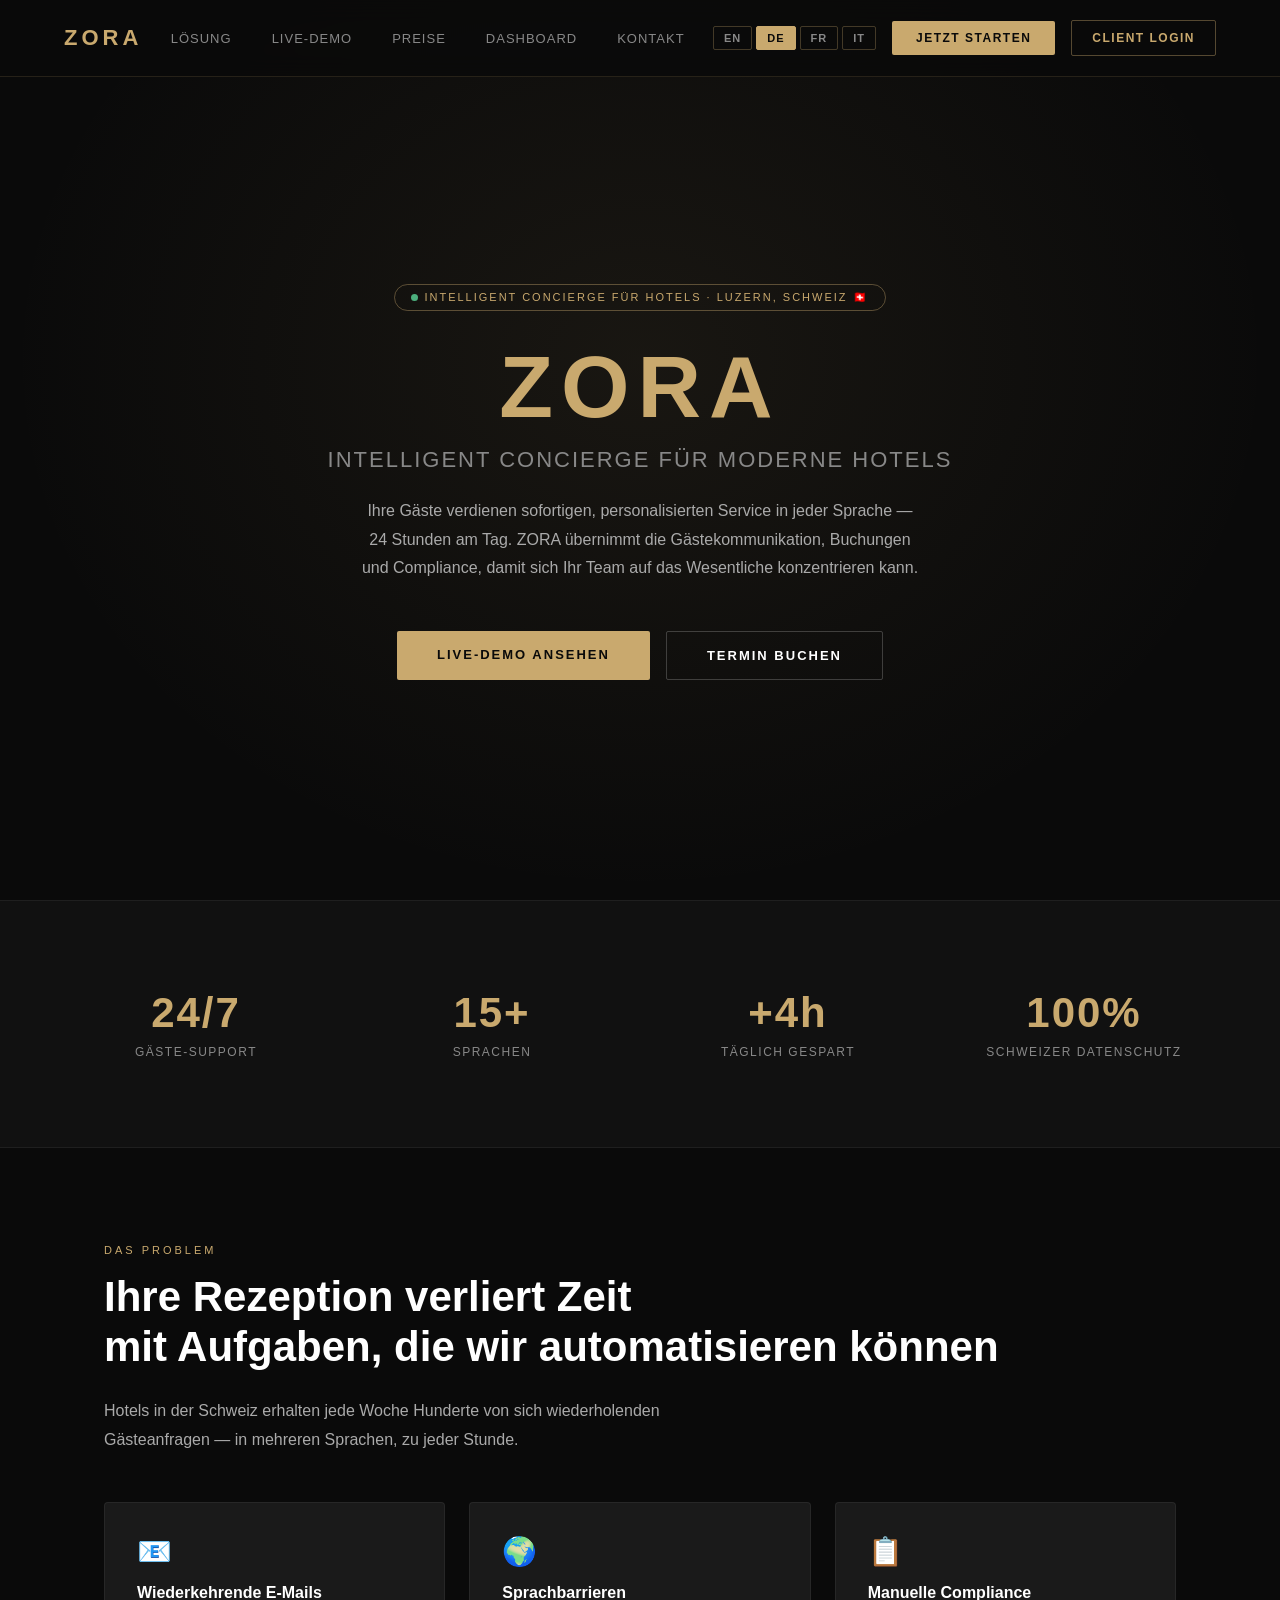
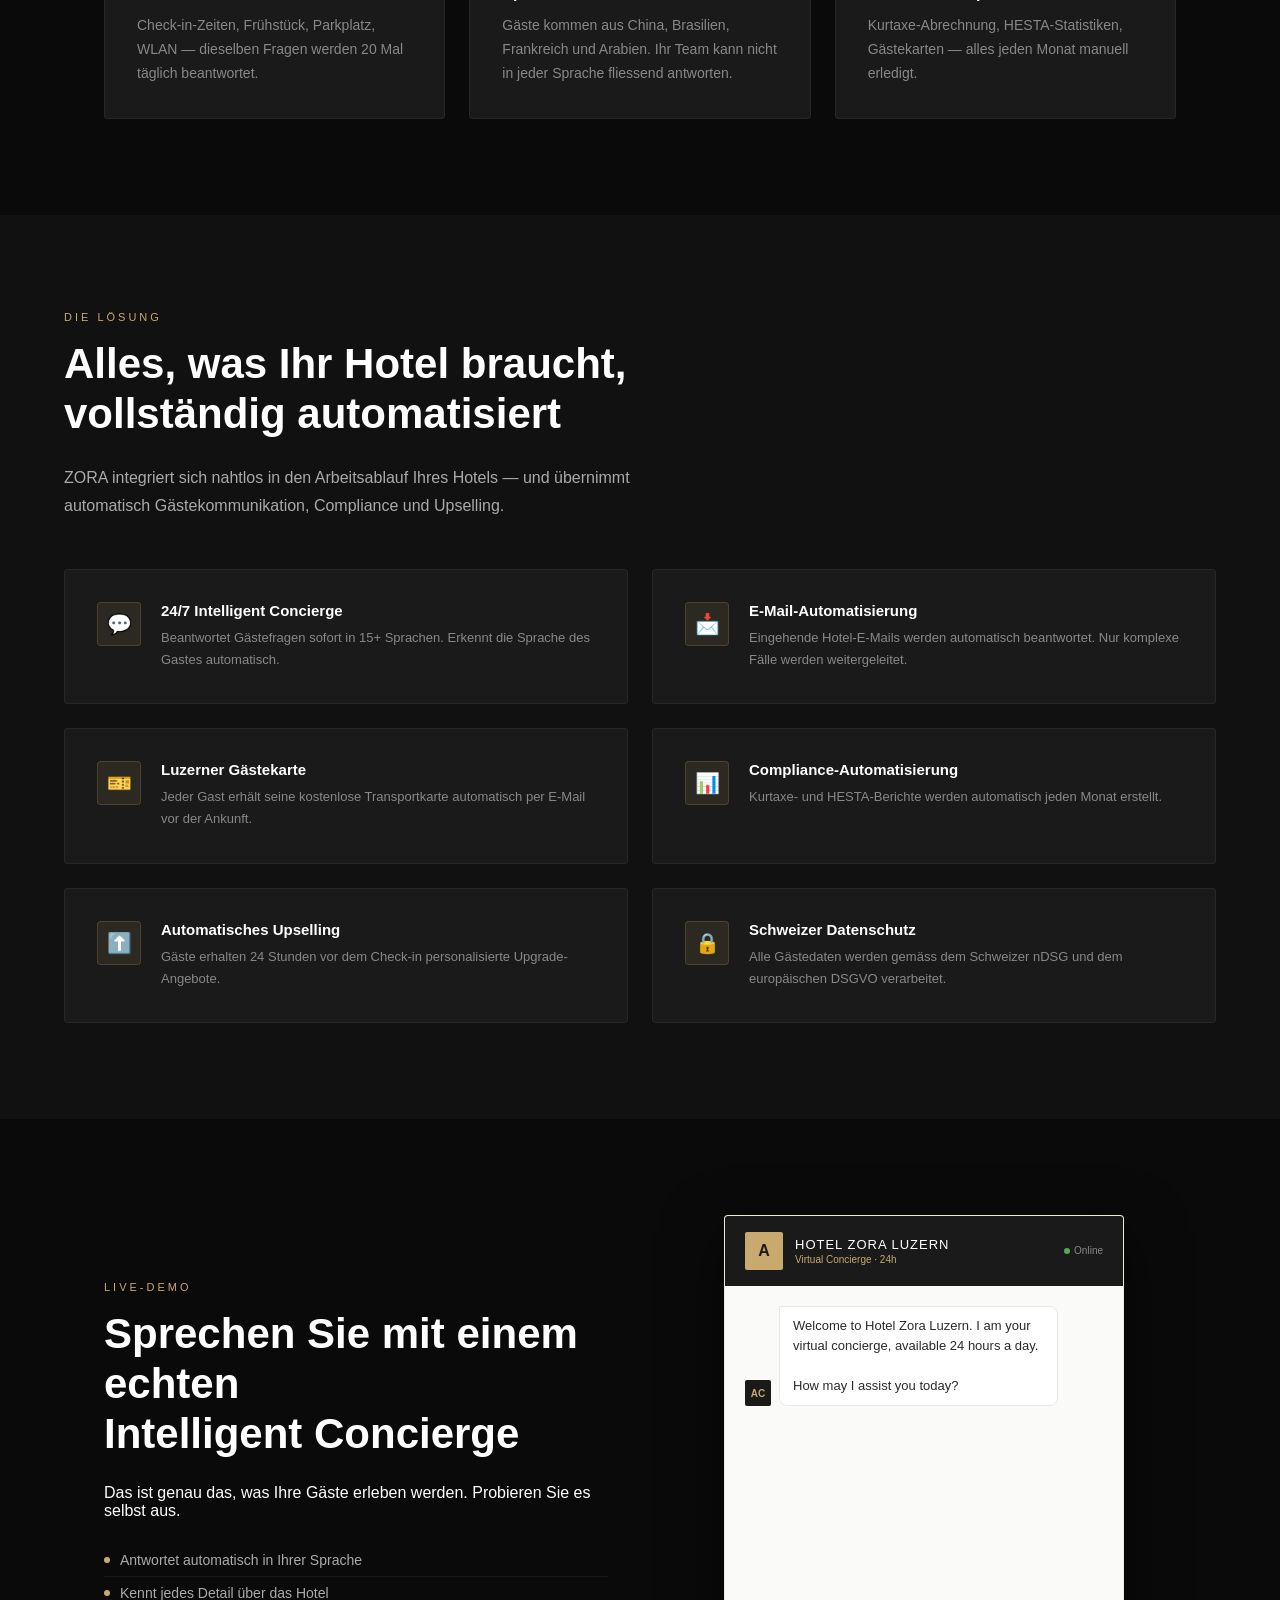
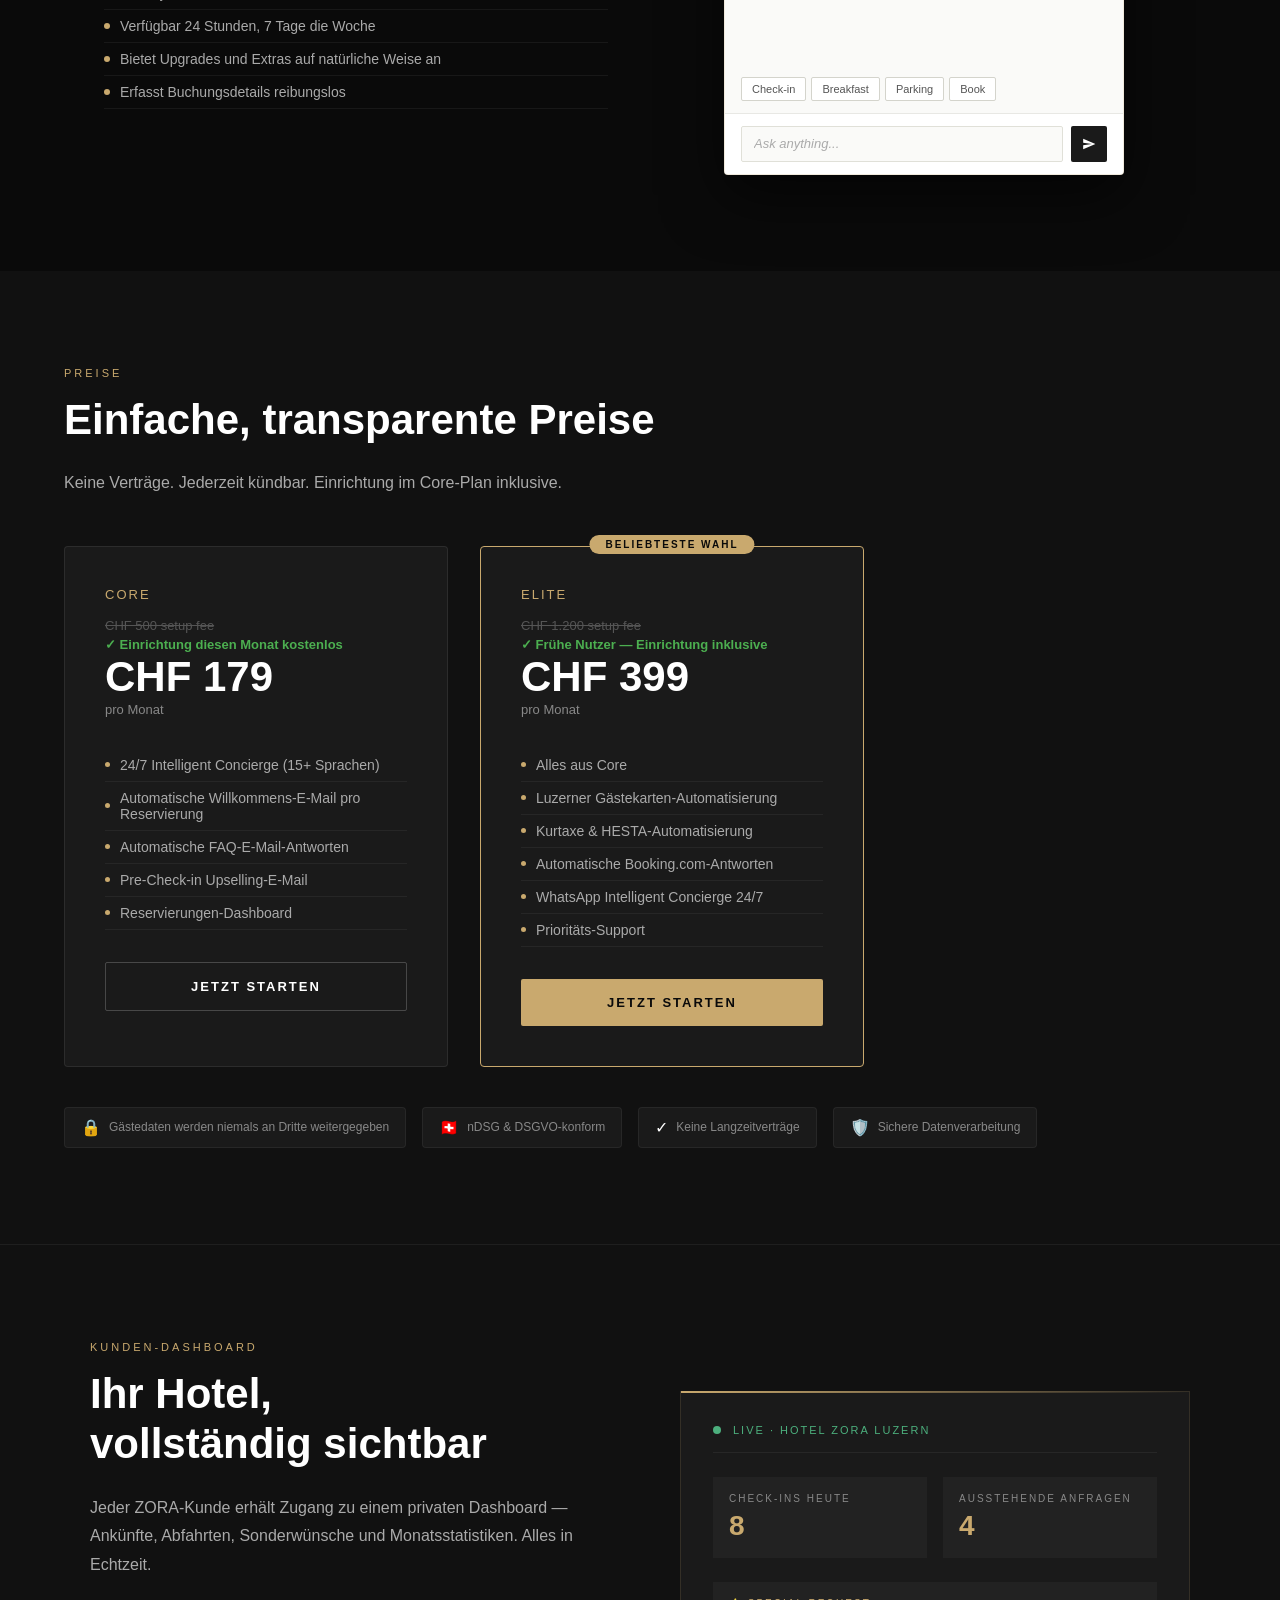
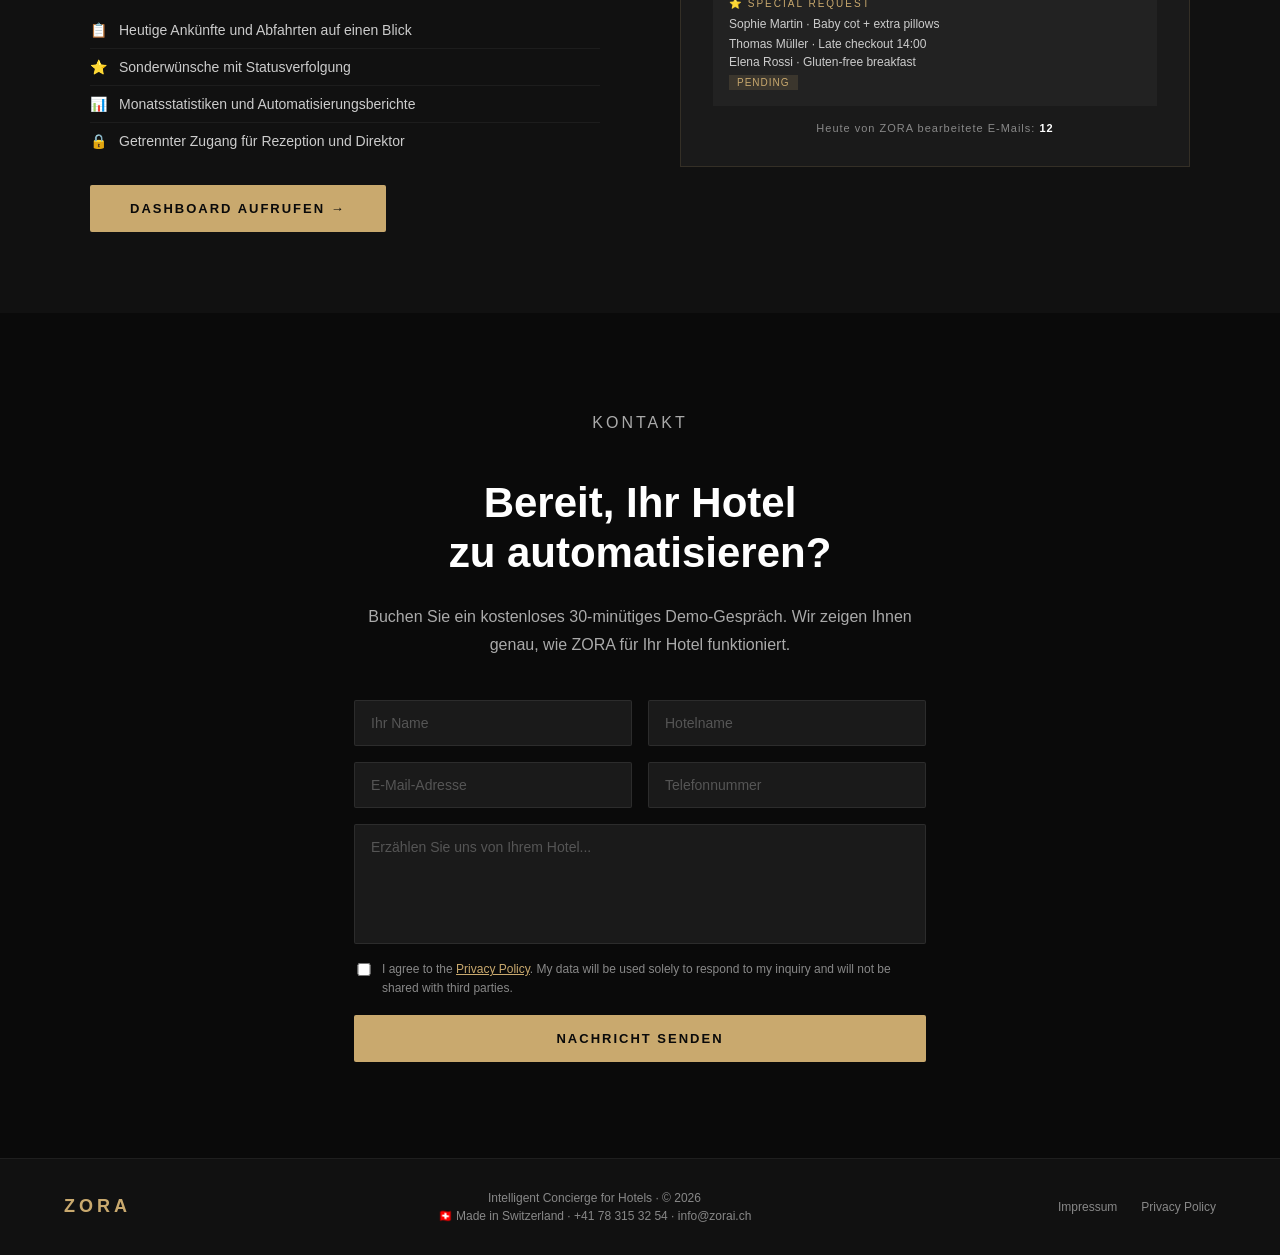
==== index.html @ be938d90 "Update index.html" ====
<!DOCTYPE html>
<html lang="en">
<head>
  <meta charset="UTF-8">
  <meta name="viewport" content="width=device-width, initial-scale=1.0">
  <title>ZORA — Intelligent Concierge for Hotels</title>
  <style>
    * { box-sizing: border-box; margin: 0; padding: 0; }
    :root { --gold: #c9a96e; --gold-light: #e8c98a; --black: #0a0a0a; --dark: #111111; --dark2: #1a1a1a; --white: #ffffff; --gray: #888888; }
    html { scroll-behavior: smooth; }
    body { font-family: -apple-system, BlinkMacSystemFont, 'Segoe UI', sans-serif; background: var(--black); color: var(--white); overflow-x: hidden; }
    nav { position: fixed; top: 0; left: 0; right: 0; z-index: 100; padding: 1.25rem 4rem; display: flex; align-items: center; justify-content: space-between; background: rgba(10,10,10,0.92); backdrop-filter: blur(12px); border-bottom: 1px solid rgba(201,169,110,0.15); }
    .nav-logo { font-size: 22px; font-weight: 700; letter-spacing: 4px; color: var(--gold); text-transform: uppercase; }
    .nav-links { display: flex; gap: 2.5rem; list-style: none; }
    .nav-links a { font-size: 13px; color: var(--gray); text-decoration: none; letter-spacing: 1px; text-transform: uppercase; transition: color 0.2s; }
    .nav-links a:hover { color: var(--gold); }
    .nav-right { display: flex; align-items: center; gap: 1rem; }
    .lang-switcher { display: flex; gap: 4px; }
    .lang-btn { padding: 5px 10px; font-size: 11px; font-weight: 600; letter-spacing: 1px; border: 1px solid rgba(201,169,110,0.3); background: transparent; color: var(--gray); cursor: pointer; border-radius: 2px; transition: all 0.2s; }
    .lang-btn.active { background: var(--gold); color: var(--black); border-color: var(--gold); }
    .nav-login { padding: 10px 20px; background: transparent; color: var(--gold); border: 1px solid rgba(201,169,110,0.4); font-size: 12px; font-weight: 600; letter-spacing: 1.5px; text-transform: uppercase; border-radius: 2px; text-decoration: none; transition: all 0.2s; }
    .nav-login:hover { background: rgba(201,169,110,0.08); }
    .nav-cta { padding: 10px 24px; background: var(--gold); color: var(--black); border: none; font-size: 12px; font-weight: 700; letter-spacing: 1.5px; text-transform: uppercase; cursor: pointer; border-radius: 2px; text-decoration: none; transition: background 0.2s; }
    .nav-cta:hover { background: var(--gold-light); }
    .hero { min-height: 100vh; display: flex; align-items: center; justify-content: center; text-align: center; padding: 8rem 2rem 4rem; position: relative; }
    .hero-bg { position: absolute; inset: 0; background: radial-gradient(ellipse at 50% 40%, rgba(201,169,110,0.08) 0%, transparent 70%); }
    .hero-content { position: relative; max-width: 800px; }
    .hero-badge { display: inline-block; padding: 6px 16px; border: 1px solid rgba(201,169,110,0.4); border-radius: 20px; font-size: 11px; color: var(--gold); letter-spacing: 2px; text-transform: uppercase; margin-bottom: 2rem; }
    .hero h1 { font-size: clamp(48px, 8vw, 88px); font-weight: 700; letter-spacing: 8px; text-transform: uppercase; color: var(--white); line-height: 1; margin-bottom: 1rem; }
    .hero h1 span { color: var(--gold); }
    .hero-tagline { font-size: clamp(16px, 2.5vw, 22px); color: var(--gray); letter-spacing: 2px; text-transform: uppercase; margin-bottom: 1.5rem; }
    .hero-desc { font-size: 16px; color: #aaa; line-height: 1.8; max-width: 560px; margin: 0 auto 3rem; }
    .hero-btns { display: flex; gap: 1rem; justify-content: center; flex-wrap: wrap; }
    .btn-primary { padding: 16px 40px; background: var(--gold); color: var(--black); border: none; font-size: 13px; font-weight: 700; letter-spacing: 2px; text-transform: uppercase; cursor: pointer; border-radius: 2px; text-decoration: none; transition: all 0.2s; }
    .btn-primary:hover { background: var(--gold-light); transform: translateY(-1px); }
    .btn-secondary { padding: 16px 40px; background: transparent; color: var(--white); border: 1px solid rgba(255,255,255,0.2); font-size: 13px; font-weight: 600; letter-spacing: 2px; text-transform: uppercase; cursor: pointer; border-radius: 2px; text-decoration: none; transition: all 0.2s; }
    .btn-secondary:hover { border-color: var(--gold); color: var(--gold); }
    .stats { padding: 4rem; border-top: 1px solid rgba(255,255,255,0.06); border-bottom: 1px solid rgba(255,255,255,0.06); display: grid; grid-template-columns: repeat(4, 1fr); gap: 2rem; background: var(--dark); }
    .stat { text-align: center; padding: 1.5rem; }
    .stat-number { font-size: 42px; font-weight: 700; color: var(--gold); letter-spacing: 2px; display: block; }
    .stat-label { font-size: 12px; color: var(--gray); letter-spacing: 1.5px; text-transform: uppercase; margin-top: 8px; display: block; }
    .section { padding: 6rem 4rem; max-width: 1200px; margin: 0 auto; }
    .section-label { font-size: 11px; color: var(--gold); letter-spacing: 3px; text-transform: uppercase; margin-bottom: 1rem; }
    .section-title { font-size: clamp(28px, 4vw, 42px); font-weight: 700; color: var(--white); line-height: 1.2; margin-bottom: 1.5rem; }
    .section-desc { font-size: 16px; color: #aaa; line-height: 1.8; max-width: 600px; }
    .problems-grid { display: grid; grid-template-columns: repeat(3, 1fr); gap: 1.5rem; margin-top: 3rem; }
    .problem-card { padding: 2rem; background: var(--dark2); border: 1px solid rgba(255,255,255,0.06); border-radius: 4px; transition: border-color 0.2s; }
    .problem-card:hover { border-color: rgba(201,169,110,0.3); }
    .problem-icon { font-size: 28px; margin-bottom: 1rem; display: block; }
    .problem-card h3 { font-size: 16px; font-weight: 600; color: var(--white); margin-bottom: 0.75rem; }
    .problem-card p { font-size: 14px; color: var(--gray); line-height: 1.7; }
    .solution-section { padding: 6rem 4rem; background: var(--dark); }
    .solution-inner { max-width: 1200px; margin: 0 auto; }
    .features-grid { display: grid; grid-template-columns: repeat(2, 1fr); gap: 1.5rem; margin-top: 3rem; }
    .feature-card { padding: 2rem; background: var(--dark2); border: 1px solid rgba(255,255,255,0.06); border-radius: 4px; display: flex; gap: 1.25rem; align-items: flex-start; }
    .feature-icon { width: 44px; height: 44px; background: rgba(201,169,110,0.1); border: 1px solid rgba(201,169,110,0.2); border-radius: 4px; display: flex; align-items: center; justify-content: center; font-size: 20px; flex-shrink: 0; }
    .feature-card h3 { font-size: 15px; font-weight: 600; color: var(--white); margin-bottom: 0.5rem; }
    .feature-card p { font-size: 13px; color: var(--gray); line-height: 1.7; }
    .demo-section { padding: 6rem 4rem; max-width: 1200px; margin: 0 auto; display: grid; grid-template-columns: 1fr 1fr; gap: 4rem; align-items: center; }
    .demo-features { list-style: none; margin-top: 1.5rem; }
    .demo-features li { font-size: 14px; color: #aaa; padding: 8px 0; border-bottom: 1px solid rgba(255,255,255,0.06); display: flex; align-items: center; gap: 10px; }
    .demo-features li::before { content: ''; width: 6px; height: 6px; background: var(--gold); border-radius: 50%; flex-shrink: 0; }
    .demo-widget { display: flex; justify-content: center; }
    #chat-wrapper { width: 100%; max-width: 400px; height: 560px; background: #fafaf8; border-radius: 4px; display: flex; flex-direction: column; overflow: hidden; box-shadow: 0 20px 60px rgba(0,0,0,0.6); border: 1px solid rgba(201,169,110,0.2); }
    #chat-header { background: #1a1a1a; padding: 1rem 1.25rem; display: flex; align-items: center; gap: 12px; }
    #hotel-logo { width: 38px; height: 38px; background: #c9a96e; border-radius: 2px; display: flex; align-items: center; justify-content: center; font-size: 16px; color: #1a1a1a; font-weight: bold; flex-shrink: 0; }
    #header-info { flex: 1; }
    #header-info h3 { font-size: 13px; font-weight: normal; color: #fff; letter-spacing: 1px; text-transform: uppercase; }
    #header-info p { font-size: 10px; color: #c9a96e; margin-top: 2px; }
    #online-status { display: flex; align-items: center; gap: 4px; font-size: 10px; color: #888; }
    #online-dot { width: 6px; height: 6px; background: #4caf50; border-radius: 50%; }
    #messages { flex: 1; overflow-y: auto; padding: 1.25rem; display: flex; flex-direction: column; gap: 12px; background: #fafaf8; }
    .msg { display: flex; gap: 8px; align-items: flex-end; }
    .msg.user { flex-direction: row-reverse; }
    .msg-avatar { width: 26px; height: 26px; border-radius: 2px; display: flex; align-items: center; justify-content: center; font-size: 10px; font-weight: 600; flex-shrink: 0; }
    .msg.bot .msg-avatar { background: #1a1a1a; color: #c9a96e; }
    .msg.user .msg-avatar { background: #e8e8e4; color: #666; }
    .bubble { max-width: 78%; padding: 9px 13px; font-size: 13px; line-height: 1.55; white-space: pre-wrap; }
    .msg.bot .bubble { background: #fff; color: #2a2a2a; border: 1px solid #e8e8e4; border-radius: 0 8px 8px 8px; }
    .msg.user .bubble { background: #1a1a1a; color: #fff; border-radius: 8px 0 8px 8px; }
    .typing-bubble { background: #fff; border: 1px solid #e8e8e4; border-radius: 0 8px 8px 8px; padding: 10px 14px; display: flex; gap: 4px; align-items: center; }
    .dot { width: 5px; height: 5px; background: #c9a96e; border-radius: 50%; animation: bounce 1.2s infinite; }
    .dot:nth-child(2) { animation-delay: 0.2s; } .dot:nth-child(3) { animation-delay: 0.4s; }
    @keyframes bounce { 0%,80%,100%{transform:translateY(0);opacity:0.3} 40%{transform:translateY(-4px);opacity:1} }
    #quick-btns { padding: 0 1rem 0.75rem; display: flex; flex-wrap: wrap; gap: 5px; background: #fafaf8; }
    .quick-btn { padding: 5px 10px; border-radius: 2px; font-size: 11px; border: 1px solid #d4d4cc; background: #fff; color: #555; cursor: pointer; transition: all 0.15s; }
    .quick-btn:hover { border-color: #c9a96e; color: #c9a96e; }
    #input-area { padding: 0.75rem 1rem; border-top: 1px solid #e8e8e4; display: flex; gap: 8px; background: #fff; }
    #user-input { flex: 1; border: 1px solid #e0e0d8; border-radius: 2px; padding: 8px 12px; font-size: 13px; outline: none; color: #2a2a2a; background: #fafaf8; }
    #user-input:focus { border-color: #c9a96e; }
    #user-input::placeholder { color: #aaa; font-style: italic; }
    #send-btn { width: 36px; height: 36px; background: #1a1a1a; border: none; border-radius: 2px; cursor: pointer; display: flex; align-items: center; justify-content: center; transition: background 0.15s; }
    #send-btn:hover { background: #c9a96e; } #send-btn:disabled { background: #ccc; cursor: not-allowed; }
    #send-btn svg { width: 14px; height: 14px; fill: white; }
    .pricing-section { padding: 6rem 4rem; background: var(--dark); }
    .pricing-inner { max-width: 1200px; margin: 0 auto; }
    .pricing-grid { display: grid; grid-template-columns: repeat(2, 1fr); gap: 2rem; margin-top: 3rem; max-width: 800px; }
    .pricing-card { padding: 2.5rem; background: var(--dark2); border: 1px solid rgba(255,255,255,0.08); border-radius: 4px; position: relative; }
    .pricing-card.featured { border-color: var(--gold); }
    .featured-badge { position: absolute; top: -12px; left: 50%; transform: translateX(-50%); padding: 4px 16px; background: var(--gold); color: var(--black); font-size: 10px; font-weight: 700; letter-spacing: 2px; text-transform: uppercase; border-radius: 20px; white-space: nowrap; }
    .pricing-name { font-size: 13px; color: var(--gold); letter-spacing: 2px; text-transform: uppercase; margin-bottom: 1rem; }
    .pricing-setup { font-size: 13px; color: var(--gray); margin-bottom: 0.25rem; }
    .pricing-setup s { color: #555; }
    .pricing-setup-free { font-size: 13px; color: #4caf50; font-weight: 600; margin-bottom: 0.25rem; }
    .pricing-price { font-size: 42px; font-weight: 700; color: var(--white); line-height: 1; margin-bottom: 0.25rem; }
    .pricing-period { font-size: 13px; color: var(--gray); margin-bottom: 2rem; }
    .pricing-features { list-style: none; margin-bottom: 2rem; }
    .pricing-features li { font-size: 14px; color: #aaa; padding: 8px 0; border-bottom: 1px solid rgba(255,255,255,0.05); display: flex; align-items: center; gap: 10px; }
    .pricing-features li::before { content: ''; width: 5px; height: 5px; background: var(--gold); border-radius: 50%; flex-shrink: 0; }
    .trust-badges { display: flex; flex-wrap: nowrap; gap: 1rem; margin-top: 2.5rem; overflow-x: auto; }
    .trust-badge { display: flex; align-items: center; gap: 8px; padding: 10px 16px; border: 1px solid rgba(255,255,255,0.06); border-radius: 4px; background: var(--dark2); }
    .trust-badge span { font-size: 16px; } .trust-badge p { font-size: 12px; color: var(--gray); }
    .contact-section { padding: 6rem 4rem; max-width: 700px; margin: 0 auto; text-align: center; }
    .contact-section p { color: #aaa; font-size: 16px; line-height: 1.8; margin-bottom: 2.5rem; }
    .contact-form { display: flex; flex-direction: column; gap: 1rem; text-align: left; }
    .form-row { display: grid; grid-template-columns: 1fr 1fr; gap: 1rem; }
    .contact-form input, .contact-form textarea { width: 100%; padding: 14px 16px; background: var(--dark2); border: 1px solid rgba(255,255,255,0.08); border-radius: 2px; color: var(--white); font-size: 14px; font-family: inherit; outline: none; transition: border-color 0.2s; }
    .contact-form input:focus, .contact-form textarea:focus { border-color: var(--gold); }
    .contact-form input::placeholder, .contact-form textarea::placeholder { color: #555; }
    .contact-form textarea { height: 120px; resize: none; }
    footer { padding: 2rem 4rem; border-top: 1px solid rgba(255,255,255,0.06); display: flex; align-items: center; justify-content: space-between; background: var(--dark); flex-wrap: wrap; gap: 1rem; }
    .footer-logo { font-size: 18px; font-weight: 700; letter-spacing: 4px; color: var(--gold); }
    .footer-center { display: flex; flex-direction: column; align-items: center; gap: 4px; }
    .footer-text { font-size: 12px; color: var(--gray); }
    .footer-swiss { font-size: 12px; color: var(--gray); }
    .footer-links { display: flex; gap: 1.5rem; }
    .footer-links a { font-size: 12px; color: var(--gray); text-decoration: none; transition: color 0.2s; }
    .footer-links a:hover { color: var(--gold); }
    @keyframes pulse { 0%,100%{opacity:1} 50%{opacity:0.4} }
    @media (max-width: 768px) {
      nav { padding: 1rem 1.5rem; } .nav-links { display: none; } .nav-login { display: none; }
      .stats { grid-template-columns: repeat(2, 1fr); padding: 2rem; }
      .section { padding: 4rem 1.5rem; } .problems-grid { grid-template-columns: 1fr; }
      .features-grid { grid-template-columns: 1fr; } .demo-section { grid-template-columns: 1fr; padding: 4rem 1.5rem; }
      .pricing-section { padding: 4rem 1.5rem; } .pricing-grid { grid-template-columns: 1fr; max-width: 100%; }
      .contact-section { padding: 4rem 1.5rem; } .form-row { grid-template-columns: 1fr; }
      footer { padding: 1.5rem; flex-direction: column; text-align: center; }
      .dash-grid { grid-template-columns: 1fr !important; }
    }
  </style>
</head>
<body>

<nav>
  <div class="nav-logo">ZORA</div>
  <ul class="nav-links">
    <li><a href="#solution" data-i18n="nav.solution">Solution</a></li>
    <li><a href="#demo" data-i18n="nav.demo">Live Demo</a></li>
    <li><a href="#pricing" data-i18n="nav.pricing">Pricing</a></li>
    <li><a href="#dashboard-section" data-i18n="nav.dashboard">Dashboard</a></li>
    <li><a href="#contact" data-i18n="nav.contact">Contact</a></li>
  </ul>
  <div class="nav-right">
    <div class="lang-switcher">
      <button class="lang-btn" onclick="setLang('en', this)">EN</button>
      <button class="lang-btn active" onclick="setLang('de', this)">DE</button>
      <button class="lang-btn" onclick="setLang('fr', this)">FR</button>
      <button class="lang-btn" onclick="setLang('it', this)">IT</button>
    </div>
    <a href="#contact" class="nav-cta" data-i18n="nav.cta">Get Started</a>
    <a href="/dashboard.html" class="nav-login">Client Login</a>
  </div>
</nav>

<section class="hero">
  <div class="hero-bg"></div>
  <div class="hero-content">
    <div class="hero-badge"><span style="width:7px;height:7px;background:#4caf7d;border-radius:50%;display:inline-block;margin-right:6px;flex-shrink:0;"></span><span data-i18n="hero.badge">Intelligent Concierge for Hotels · Luzern, Switzerland</div>
    <h1><span>ZORA</span></h1>
    <p class="hero-tagline" data-i18n="hero.tagline">Intelligent Concierge for Modern Hotels</p>
    <p class="hero-desc" data-i18n="hero.desc">Your guests deserve instant, personalized service in any language — 24 hours a day. ZORA handles guest communication, bookings, and compliance so your team can focus on what matters.</p>
    <div class="hero-btns">
      <a href="#demo" class="btn-primary" data-i18n="hero.btn1">See Live Demo</a>
      <a href="#contact" class="btn-secondary" data-i18n="hero.btn2">Book a Call</a>
    </div>
  </div>
</section>

<div class="stats">
  <div class="stat"><span class="stat-number">24/7</span><span class="stat-label" data-i18n="stats.s1">Guest Support</span></div>
  <div class="stat"><span class="stat-number">15+</span><span class="stat-label" data-i18n="stats.s2">Languages</span></div>
  <div class="stat"><span class="stat-number">+4h</span><span class="stat-label" data-i18n="stats.s3">Saved Daily</span></div>
  <div class="stat"><span class="stat-number">100%</span><span class="stat-label" data-i18n="stats.s4">Swiss Data Privacy</span></div>
</div>

<section class="section" id="problem">
  <p class="section-label" data-i18n="problem.label">The Problem</p>
  <h2 class="section-title" data-i18n="problem.title">Your front desk is losing time<br>on tasks AI can handle</h2>
  <p class="section-desc" data-i18n="problem.desc">Hotels in Switzerland receive hundreds of repetitive guest inquiries every week — in multiple languages, at all hours. Your team spends hours on tasks that should be automated.</p>
  <div class="problems-grid">
    <div class="problem-card"><span class="problem-icon">📧</span><h3 data-i18n="problem.p1.title">Repetitive Emails</h3><p data-i18n="problem.p1.desc">Check-in times, breakfast, parking, WiFi — the same questions answered 20 times a day by your staff.</p></div>
    <div class="problem-card"><span class="problem-icon">🌍</span><h3 data-i18n="problem.p2.title">Language Barriers</h3><p data-i18n="problem.p2.desc">Guests arrive from China, Brazil, France, and Arabia. Your team can't respond fluently in every language.</p></div>
    <div class="problem-card"><span class="problem-icon">📋</span><h3 data-i18n="problem.p3.title">Manual Compliance</h3><p data-i18n="problem.p3.desc">Kurtaxe reporting, HESTA statistics, Guest Cards — all done manually every month, costing hours of admin time.</p></div>
  </div>
</section>

<section class="solution-section" id="solution">
  <div class="solution-inner">
    <p class="section-label" data-i18n="solution.label">The Solution</p>
    <h2 class="section-title" data-i18n="solution.title">Everything your hotel needs,<br>fully automated</h2>
    <p class="section-desc" data-i18n="solution.desc">ZORA integrates seamlessly into your hotel's workflow — handling guest communication, compliance, and upselling automatically.</p>
    <div class="features-grid">
      <div class="feature-card"><div class="feature-icon">💬</div><div><h3 data-i18n="f1.title">24/7 Intelligent Concierge</h3><p data-i18n="f1.desc">Answers guest questions instantly in 15+ languages. Detects the guest's language automatically.</p></div></div>
      <div class="feature-card"><div class="feature-icon">📩</div><div><h3 data-i18n="f2.title">Email Automation</h3><p data-i18n="f2.desc">Incoming hotel emails answered automatically in any language. Only complex cases are forwarded to your team.</p></div></div>
      <div class="feature-card"><div class="feature-icon">🎫</div><div><h3 data-i18n="f3.title">Lucerne Guest Card</h3><p data-i18n="f3.desc">Every guest receives their free transport card automatically by email before arrival. Zero manual work.</p></div></div>
      <div class="feature-card"><div class="feature-icon">📊</div><div><h3 data-i18n="f4.title">Compliance Automation</h3><p data-i18n="f4.desc">Kurtaxe and HESTA reports generated automatically every month. No more manual spreadsheets.</p></div></div>
      <div class="feature-card"><div class="feature-icon">⬆️</div><div><h3 data-i18n="f5.title">Automatic Upselling</h3><p data-i18n="f5.desc">Guests receive personalized upgrade offers 24h before check-in. More revenue with zero effort.</p></div></div>
      <div class="feature-card"><div class="feature-icon">🔒</div><div><h3 data-i18n="f6.title">Swiss Data Privacy</h3><p data-i18n="f6.desc">All guest data is processed in compliance with Swiss nDSG and European GDPR. Your guests' privacy is always protected.</p></div></div>
    </div>
  </div>
</section>

<section id="demo">
  <div class="demo-section">
    <div class="demo-text">
      <p class="section-label" data-i18n="demo.label">Live Demo</p>
      <h2 class="section-title" data-i18n="demo.title">Talk to a real<br>AI concierge</h2>
      <p data-i18n="demo.desc">This is exactly what your guests will experience. Try it yourself — ask about rooms, prices, Lucerne attractions, or write in any language.</p>
      <ul class="demo-features">
        <li data-i18n="demo.f1">Responds in your language automatically</li>
        <li data-i18n="demo.f2">Knows every detail about the hotel</li>
        <li data-i18n="demo.f3">Available 24 hours, 7 days a week</li>
        <li data-i18n="demo.f4">Offers upgrades and extras naturally</li>
        <li data-i18n="demo.f5">Collects booking details smoothly</li>
      </ul>
    </div>
    <div class="demo-widget">
      <div id="chat-wrapper">
        <div id="chat-header">
          <div id="hotel-logo">A</div>
          <div id="header-info"><h3>Hotel Zora Luzern</h3><p>Virtual Concierge · 24h</p></div>
          <div id="online-status"><div id="online-dot"></div> Online</div>
        </div>
        <div id="messages"></div>
        <div id="quick-btns">
          <button class="quick-btn" onclick="sendQuick('What time is check-in?')">Check-in</button>
          <button class="quick-btn" onclick="sendQuick('Is breakfast included?')">Breakfast</button>
          <button class="quick-btn" onclick="sendQuick('Do you have parking?')">Parking</button>
          <button class="quick-btn" onclick="sendQuick('I want to book a room')">Book</button>
        </div>
        <div id="input-area">
          <input type="text" id="user-input" placeholder="Ask anything..." />
          <button id="send-btn" onclick="sendMessage()">
            <svg viewBox="0 0 24 24"><path d="M2.01 21L23 12 2.01 3 2 10l15 2-15 2z"/></svg>
          </button>
        </div>
      </div>
    </div>
  </div>
</section>

<section class="pricing-section" id="pricing">
  <div class="pricing-inner">
    <p class="section-label" data-i18n="pricing.label">Pricing</p>
    <h2 class="section-title" data-i18n="pricing.title">Simple, transparent pricing</h2>
    <p class="section-desc" data-i18n="pricing.desc">No contracts. Cancel anytime. Setup included for Core plan.</p>
    <div class="pricing-grid">
      <div class="pricing-card">
        <p class="pricing-name">Core</p>
        <p class="pricing-setup"><s>CHF 500 setup fee</s></p>
        <p class="pricing-setup-free" data-i18n="pricing.free">✓ Setup included this month</p>
        <p class="pricing-price">CHF 179</p>
        <p class="pricing-period" data-i18n="pricing.period">per month</p>
        <ul class="pricing-features">
          <li data-i18n="s.f1">24/7 Intelligent Concierge (15+ languages)</li>
          <li data-i18n="s.f2">Automatic welcome email per reservation</li>
          <li data-i18n="s.f3">Automatic FAQ email responses</li>
          <li data-i18n="s.f4">Pre check-in upselling email</li>
          <li data-i18n="s.f5">Reservations dashboard</li>
        </ul>
        <a href="#contact" class="btn-secondary" style="display:block;text-align:center;" data-i18n="pricing.cta">Get Started</a>
      </div>
      <div class="pricing-card featured">
        <div class="featured-badge" data-i18n="pricing.popular">Most Popular</div>
        <p class="pricing-name">Elite</p>
        <p class="pricing-setup"><s>CHF 1.200 setup fee</s></p>
        <p class="pricing-setup-free" data-i18n="pricing.setup2">✓ Early adopters — setup included</p>
        <p class="pricing-price">CHF 399</p>
        <p class="pricing-period" data-i18n="pricing.period">per month</p>
        <ul class="pricing-features">
          <li data-i18n="g.f1">Everything in Core</li>
          <li data-i18n="g.f2">Lucerne Guest Card automation</li>
          <li data-i18n="g.f3">Kurtaxe & HESTA automation</li>
          <li data-i18n="g.f4">Booking.com auto-responses</li>
          <li data-i18n="g.f5">WhatsApp AI concierge 24/7</li>
          <li data-i18n="g.f6">Priority support</li>
        </ul>
        <a href="#contact" class="btn-primary" style="display:block;text-align:center;" data-i18n="pricing.cta">Get Started</a>
      </div>
    </div>
    <div class="trust-badges">
      <div class="trust-badge"><span>🔒</span><p data-i18n="trust.t1">Guest data is never shared with third parties</p></div>
      <div class="trust-badge"><span>🇨🇭</span><p data-i18n="trust.t2">nDSG & GDPR compliant</p></div>
      <div class="trust-badge"><span>✓</span><p data-i18n="trust.t3">No long-term contracts</p></div>
      <div class="trust-badge"><span>🛡️</span><p data-i18n="trust.t4">Secure data processing</p></div>
    </div>
  </div>
</section>

<!-- DASHBOARD SECTION -->
<section id="dashboard-section" style="background:var(--dark);padding:6rem 4rem;border-top:1px solid rgba(255,255,255,0.06);">
  <div style="max-width:1100px;margin:0 auto;display:grid;grid-template-columns:1fr 1fr;gap:5rem;align-items:center;" class="dash-grid">
    <div>
      <p class="section-label" data-i18n="dash.label">Client Dashboard</p>
      <h2 class="section-title" data-i18n="dash.title">Your hotel,<br>fully visible</h2>
      <p style="font-size:16px;color:#aaa;line-height:1.8;margin-bottom:2rem;" data-i18n="dash.desc">Every ZORA client gets access to a private dashboard — arrivals, departures, special requests, and monthly statistics. All in real time.</p>
      <ul style="list-style:none;margin-bottom:2.5rem;">
        <li style="display:flex;align-items:center;gap:12px;padding:10px 0;border-bottom:1px solid rgba(255,255,255,0.05);font-size:14px;color:#ccc;"><span style="color:var(--gold)">📋</span><span data-i18n="dash.f1">Today's arrivals and departures at a glance</span></li>
        <li style="display:flex;align-items:center;gap:12px;padding:10px 0;border-bottom:1px solid rgba(255,255,255,0.05);font-size:14px;color:#ccc;"><span style="color:var(--gold)">⭐</span><span data-i18n="dash.f2">Special requests with status tracking</span></li>
        <li style="display:flex;align-items:center;gap:12px;padding:10px 0;border-bottom:1px solid rgba(255,255,255,0.05);font-size:14px;color:#ccc;"><span style="color:var(--gold)">📊</span><span data-i18n="dash.f3">Monthly statistics and automation reports</span></li>
        <li style="display:flex;align-items:center;gap:12px;padding:10px 0;font-size:14px;color:#ccc;"><span style="color:var(--gold)">🔒</span><span data-i18n="dash.f4">Separate access for reception and director</span></li>
      </ul>
      <a href="/dashboard.html" class="btn-primary" data-i18n="dash.cta">Access Dashboard →</a>
    </div>
    <div style="background:var(--dark2);border:1px solid rgba(201,169,110,0.15);padding:2rem;position:relative;">
      <div style="position:absolute;top:-1px;left:0;right:0;height:2px;background:linear-gradient(90deg,var(--gold),transparent);"></div>
      <div style="display:flex;align-items:center;gap:12px;margin-bottom:1.5rem;padding-bottom:1rem;border-bottom:1px solid rgba(255,255,255,0.06);">
        <div style="width:8px;height:8px;border-radius:50%;background:#4caf7d;animation:pulse 2s infinite;"></div>
        <span style="font-size:11px;color:#4caf7d;letter-spacing:2px;text-transform:uppercase;">Live · Hotel Zora Luzern</span>
      </div>
      <div style="display:grid;grid-template-columns:1fr 1fr;gap:1rem;margin-bottom:1.5rem;">
        <div style="background:#222;padding:1rem;"><div style="font-size:10px;color:var(--gray);letter-spacing:2px;text-transform:uppercase;margin-bottom:6px;" data-i18n="dash.kpi1">Check-ins Today</div><div style="font-size:28px;font-weight:700;color:var(--gold);">8</div></div>
        <div style="background:#222;padding:1rem;"><div style="font-size:10px;color:var(--gray);letter-spacing:2px;text-transform:uppercase;margin-bottom:6px;" data-i18n="dash.kpi2">Pending Requests</div><div style="font-size:28px;font-weight:700;color:var(--gold);">4</div></div>
      </div>
      <div style="background:#222;padding:1rem;margin-bottom:1rem;">
        <div style="font-size:10px;color:var(--gold);letter-spacing:2px;text-transform:uppercase;margin-bottom:8px;">⭐ Special Request</div>
        <div style="font-size:12px;color:#ccc;">Sophie Martin · Baby cot + extra pillows</div>
        <div style="font-size:12px;color:#ccc;margin-top:6px;">Thomas Müller · Late checkout 14:00</div>
        <div style="font-size:12px;color:#ccc;margin-top:4px;">Elena Rossi · Gluten-free breakfast</div>
        <div style="display:inline-block;margin-top:6px;padding:2px 8px;background:rgba(201,169,110,0.15);color:var(--gold);font-size:10px;letter-spacing:1px;">PENDING</div>
      </div>
      <div style="font-size:11px;color:var(--gray);text-align:center;letter-spacing:1px;" data-i18n="dash.emails">Emails handled by ZORA today: <strong style="color:var(--white)">47</strong></div>
    </div>
  </div>
</section>

<section class="contact-section" id="contact">
  <p class="section-label" data-i18n="contact.label">Contact</p>
  <h2 class="section-title" data-i18n="contact.title">Ready to automate<br>your hotel?</h2>
  <p data-i18n="contact.desc">Book a free 30-minute demo call. We'll show you exactly how ZORA works for your hotel.</p>
  <div style="text-align:left;width:100%;"><form class="contact-form" action="https://formspree.io/f/mvzvkadz" method="POST">
    <div class="form-row">
      <input type="text" name="name" placeholder="Your name" required data-i18n-placeholder="form.name" />
      <input type="text" name="hotel" placeholder="Hotel name" required data-i18n-placeholder="form.hotel" />
    </div>
    <div class="form-row">
      <input type="email" name="email" placeholder="Email address" required data-i18n-placeholder="form.email" />
      <input type="tel" name="phone" placeholder="Phone number" data-i18n-placeholder="form.phone" />
    </div>
    <textarea name="message" placeholder="Tell us about your hotel..." data-i18n-placeholder="form.message"></textarea>
    <table style="width:100%;border:none;border-spacing:0;">
      <tr>
        <td style="width:20px;vertical-align:top;padding-top:2px;"><input type="checkbox" name="privacy" required style="accent-color:#c9a96e;" /></td>
        <td style="font-size:12px;color:#888;line-height:1.6;text-align:left;padding-left:8px;">I agree to the <a href="/privacy.html" style="color:#c9a96e;">Privacy Policy</a>. My data will be used solely to respond to my inquiry and will not be shared with third parties.</td>
      </tr>
    </table>
    <button type="submit" class="btn-primary" style="width:100%;" data-i18n="form.submit">Send Message</button>
  </form></div>
</section>

<footer>
  <div class="footer-logo">ZORA</div>
  <div class="footer-center">
    <p class="footer-text">Intelligent Concierge for Hotels · © 2026</p>
    <p class="footer-swiss">🇨🇭 Made in Switzerland · <a href="tel:+41783153254" style="color:var(--gray);text-decoration:none;">+41 78 315 32 54</a> · <a href="mailto:info@zorai.ch" style="color:var(--gray);text-decoration:none;">info@zorai.ch</a></p>
  </div>
  <div class="footer-links">
    <a href="/impressum.html">Impressum</a>
    <a href="/privacy.html">Privacy Policy</a>
  </div>
</footer>

<script>
var translations = {
  en: {"nav.solution":"Solution","nav.demo":"Live Demo","nav.pricing":"Pricing","nav.dashboard":"Dashboard","nav.contact":"Contact","nav.cta":"Get Started","hero.badge":"Intelligent Concierge for Hotels · Luzern, Switzerland 🇨🇭","hero.tagline":"Intelligent Concierge for Modern Hotels","hero.desc":"Your guests deserve instant, personalized service in any language — 24 hours a day. ZORA handles guest communication, bookings, and compliance so your team can focus on what matters.","hero.btn1":"See Live Demo","hero.btn2":"Book a Call","stats.s1":"Guest Support","stats.s2":"Languages","stats.s3":"Saved Daily","stats.s4":"Swiss Data Privacy","problem.label":"The Problem","problem.title":"Your front desk is losing time<br>on tasks we can automate","problem.desc":"Hotels in Switzerland receive hundreds of repetitive guest inquiries every week — in multiple languages, at all hours. Your team spends hours on tasks that should be automated.","problem.p1.title":"Repetitive Emails","problem.p1.desc":"Check-in times, breakfast, parking, WiFi — the same questions answered 20 times a day by your staff.","problem.p2.title":"Language Barriers","problem.p2.desc":"Guests arrive from China, Brazil, France, and Arabia. Your team can't respond fluently in every language.","problem.p3.title":"Manual Compliance","problem.p3.desc":"Kurtaxe reporting, HESTA statistics, Guest Cards — all done manually every month, costing hours of admin time.","solution.label":"The Solution","solution.title":"Everything your hotel needs,<br>fully automated","solution.desc":"ZORA integrates seamlessly into your hotel's workflow — handling guest communication, compliance, and upselling automatically.","f1.title":"24/7 Intelligent Concierge","f1.desc":"Answers guest questions instantly in 15+ languages. Detects the guest's language automatically.","f2.title":"Email Automation","f2.desc":"Incoming hotel emails answered automatically in any language. Only complex cases are forwarded to your team.","f3.title":"Lucerne Guest Card","f3.desc":"Every guest receives their free transport card automatically by email before arrival. Zero manual work.","f4.title":"Compliance Automation","f4.desc":"Kurtaxe and HESTA reports generated automatically every month. No more manual spreadsheets.","f5.title":"Automatic Upselling","f5.desc":"Guests receive personalized upgrade offers 24h before check-in. More revenue with zero effort.","f6.title":"Swiss Data Privacy","f6.desc":"All guest data is processed in compliance with Swiss nDSG and European GDPR. Your guests' privacy is always protected.","demo.label":"Live Demo","demo.title":"Talk to a real<br>Intelligent Concierge","demo.desc":"This is exactly what your guests will experience. Try it yourself — ask about rooms, prices, Lucerne attractions, or write in any language.","demo.f1":"Responds in your language automatically","demo.f2":"Knows every detail about the hotel","demo.f3":"Available 24 hours, 7 days a week","demo.f4":"Offers upgrades and extras naturally","demo.f5":"Collects booking details smoothly","pricing.label":"Pricing","pricing.title":"Simple, transparent pricing","pricing.desc":"No contracts. Cancel anytime. Setup included for Core plan.","pricing.free":"✓ Setup included this month","pricing.setup2":"✓ Early adopters — setup included","pricing.period":"per month","pricing.cta":"Get Started","pricing.popular":"Most Popular","s.f1":"24/7 Intelligent Concierge (15+ languages)","s.f2":"Automatic welcome email per reservation","s.f3":"Automatic FAQ email responses","s.f4":"Pre check-in upselling email","s.f5":"Reservations dashboard","g.f1":"Everything in Core","g.f2":"Lucerne Guest Card automation","g.f3":"Kurtaxe & HESTA automation","g.f4":"Booking.com auto-responses","g.f5":"WhatsApp Intelligent Concierge 24/7","g.f6":"Priority support","trust.t1":"Guest data is never shared with third parties","trust.t2":"nDSG & GDPR compliant","trust.t3":"No long-term contracts","trust.t4":"Secure data processing","contact.label":"Contact","contact.title":"Ready to automate<br>your hotel?","contact.desc":"Book a free 30-minute demo call. We'll show you exactly how ZORA works for your hotel.","form.name":"Your name","form.hotel":"Hotel name","form.email":"Email address","form.phone":"Phone number","form.message":"Tell us about your hotel...","form.submit":"Send Message","dash.label":"Client Dashboard","dash.title":"Your hotel,<br>fully visible","dash.desc":"Every ZORA client gets access to a private dashboard — arrivals, departures, special requests, and monthly statistics. All in real time.","dash.f1":"Today's arrivals and departures at a glance","dash.f2":"Special requests with status tracking","dash.f3":"Monthly statistics and automation reports","dash.f4":"Separate access for reception and director","dash.cta":"Access Dashboard →","dash.kpi1":"Check-ins Today","dash.kpi2":"Pending Requests","dash.emails":"Emails handled by ZORA today: <strong style='color:var(--white)'>12</strong>"},
  de: {"nav.solution":"Lösung","nav.demo":"Live-Demo","nav.pricing":"Preise","nav.dashboard":"Dashboard","nav.contact":"Kontakt","nav.cta":"Jetzt starten","hero.badge":"Intelligent Concierge für Hotels · Luzern, Schweiz 🇨🇭","hero.tagline":"Intelligent Concierge für moderne Hotels","hero.desc":"Ihre Gäste verdienen sofortigen, personalisierten Service in jeder Sprache — 24 Stunden am Tag. ZORA übernimmt die Gästekommunikation, Buchungen und Compliance, damit sich Ihr Team auf das Wesentliche konzentrieren kann.","hero.btn1":"Live-Demo ansehen","hero.btn2":"Termin buchen","stats.s1":"Gäste-Support","stats.s2":"Sprachen","stats.s3":"Täglich gespart","stats.s4":"Schweizer Datenschutz","problem.label":"Das Problem","problem.title":"Ihre Rezeption verliert Zeit<br>mit Aufgaben, die wir automatisieren können","problem.desc":"Hotels in der Schweiz erhalten jede Woche Hunderte von sich wiederholenden Gästeanfragen — in mehreren Sprachen, zu jeder Stunde.","problem.p1.title":"Wiederkehrende E-Mails","problem.p1.desc":"Check-in-Zeiten, Frühstück, Parkplatz, WLAN — dieselben Fragen werden 20 Mal täglich beantwortet.","problem.p2.title":"Sprachbarrieren","problem.p2.desc":"Gäste kommen aus China, Brasilien, Frankreich und Arabien. Ihr Team kann nicht in jeder Sprache fliessend antworten.","problem.p3.title":"Manuelle Compliance","problem.p3.desc":"Kurtaxe-Abrechnung, HESTA-Statistiken, Gästekarten — alles jeden Monat manuell erledigt.","solution.label":"Die Lösung","solution.title":"Alles, was Ihr Hotel braucht,<br>vollständig automatisiert","solution.desc":"ZORA integriert sich nahtlos in den Arbeitsablauf Ihres Hotels — und übernimmt automatisch Gästekommunikation, Compliance und Upselling.","f1.title":"24/7 Intelligent Concierge","f1.desc":"Beantwortet Gästefragen sofort in 15+ Sprachen. Erkennt die Sprache des Gastes automatisch.","f2.title":"E-Mail-Automatisierung","f2.desc":"Eingehende Hotel-E-Mails werden automatisch beantwortet. Nur komplexe Fälle werden weitergeleitet.","f3.title":"Luzerner Gästekarte","f3.desc":"Jeder Gast erhält seine kostenlose Transportkarte automatisch per E-Mail vor der Ankunft.","f4.title":"Compliance-Automatisierung","f4.desc":"Kurtaxe- und HESTA-Berichte werden automatisch jeden Monat erstellt.","f5.title":"Automatisches Upselling","f5.desc":"Gäste erhalten 24 Stunden vor dem Check-in personalisierte Upgrade-Angebote.","f6.title":"Schweizer Datenschutz","f6.desc":"Alle Gästedaten werden gemäss dem Schweizer nDSG und dem europäischen DSGVO verarbeitet.","demo.label":"Live-Demo","demo.title":"Sprechen Sie mit einem echten<br>Intelligent Concierge","demo.desc":"Das ist genau das, was Ihre Gäste erleben werden. Probieren Sie es selbst aus.","demo.f1":"Antwortet automatisch in Ihrer Sprache","demo.f2":"Kennt jedes Detail über das Hotel","demo.f3":"Verfügbar 24 Stunden, 7 Tage die Woche","demo.f4":"Bietet Upgrades und Extras auf natürliche Weise an","demo.f5":"Erfasst Buchungsdetails reibungslos","pricing.label":"Preise","pricing.title":"Einfache, transparente Preise","pricing.desc":"Keine Verträge. Jederzeit kündbar. Einrichtung im Core-Plan inklusive.","pricing.free":"✓ Einrichtung diesen Monat kostenlos","pricing.setup2":"✓ Frühe Nutzer — Einrichtung inklusive","pricing.period":"pro Monat","pricing.cta":"Jetzt starten","pricing.popular":"Beliebteste Wahl","s.f1":"24/7 Intelligent Concierge (15+ Sprachen)","s.f2":"Automatische Willkommens-E-Mail pro Reservierung","s.f3":"Automatische FAQ-E-Mail-Antworten","s.f4":"Pre-Check-in Upselling-E-Mail","s.f5":"Reservierungen-Dashboard","g.f1":"Alles aus Core","g.f2":"Luzerner Gästekarten-Automatisierung","g.f3":"Kurtaxe & HESTA-Automatisierung","g.f4":"Automatische Booking.com-Antworten","g.f5":"WhatsApp Intelligent Concierge 24/7","g.f6":"Prioritäts-Support","trust.t1":"Gästedaten werden niemals an Dritte weitergegeben","trust.t2":"nDSG & DSGVO-konform","trust.t3":"Keine Langzeitverträge","trust.t4":"Sichere Datenverarbeitung","contact.label":"Kontakt","contact.title":"Bereit, Ihr Hotel<br>zu automatisieren?","contact.desc":"Buchen Sie ein kostenloses 30-minütiges Demo-Gespräch. Wir zeigen Ihnen genau, wie ZORA für Ihr Hotel funktioniert.","form.name":"Ihr Name","form.hotel":"Hotelname","form.email":"E-Mail-Adresse","form.phone":"Telefonnummer","form.message":"Erzählen Sie uns von Ihrem Hotel...","form.submit":"Nachricht senden","dash.label":"Kunden-Dashboard","dash.title":"Ihr Hotel,<br>vollständig sichtbar","dash.desc":"Jeder ZORA-Kunde erhält Zugang zu einem privaten Dashboard — Ankünfte, Abfahrten, Sonderwünsche und Monatsstatistiken. Alles in Echtzeit.","dash.f1":"Heutige Ankünfte und Abfahrten auf einen Blick","dash.f2":"Sonderwünsche mit Statusverfolgung","dash.f3":"Monatsstatistiken und Automatisierungsberichte","dash.f4":"Getrennter Zugang für Rezeption und Direktor","dash.cta":"Dashboard aufrufen →","dash.kpi1":"Check-ins heute","dash.kpi2":"Ausstehende Anfragen","dash.emails":"Heute von ZORA bearbeitete E-Mails: <strong style='color:var(--white)'>12</strong>"},
  fr: {"nav.solution":"Solution","nav.demo":"Démo en direct","nav.pricing":"Tarifs","nav.dashboard":"Dashboard","nav.contact":"Contact","nav.cta":"Commencer","hero.badge":"Intelligent Concierge pour Hôtels · Lucerne, Suisse 🇨🇭","hero.tagline":"Intelligent Concierge pour les Hôtels Modernes","hero.desc":"Vos clients méritent un service instantané et personnalisé dans n'importe quelle langue — 24 heures sur 24. ZORA gère la communication, les réservations et la conformité pour que votre équipe se concentre sur l'essentiel.","hero.btn1":"Voir la démo","hero.btn2":"Prendre rendez-vous","stats.s1":"Support client","stats.s2":"Langues","stats.s3":"Économisées/jour","stats.s4":"Confidentialité suisse","problem.label":"Le Problème","problem.title":"Votre réception perd du temps<br>sur des tâches que nous pouvons automatiser","problem.desc":"Les hôtels en Suisse reçoivent des centaines de demandes répétitives chaque semaine.","problem.p1.title":"E-mails répétitifs","problem.p1.desc":"Horaires d'enregistrement, petit-déjeuner, parking, WiFi — les mêmes questions répondues 20 fois par jour.","problem.p2.title":"Barrières linguistiques","problem.p2.desc":"Les clients viennent de Chine, du Brésil, de France et d'Arabie.","problem.p3.title":"Conformité manuelle","problem.p3.desc":"Taxe de séjour, statistiques HESTA, cartes clients — tout fait manuellement chaque mois.","solution.label":"La Solution","solution.title":"Tout ce dont votre hôtel a besoin,<br>entièrement automatisé","solution.desc":"ZORA s'intègre parfaitement dans le flux de travail de votre hôtel.","f1.title":"Intelligent Concierge 24/7","f1.desc":"Répond aux questions en 15+ langues. Détecte automatiquement la langue du client.","f2.title":"Automatisation des e-mails","f2.desc":"Les e-mails entrants sont répondus automatiquement.","f3.title":"Carte client de Lucerne","f3.desc":"Chaque client reçoit sa carte de transport gratuite par e-mail avant son arrivée.","f4.title":"Automatisation de la conformité","f4.desc":"Rapports de taxe de séjour et HESTA générés automatiquement.","f5.title":"Upselling automatique","f5.desc":"Les clients reçoivent des offres personnalisées 24h avant l'enregistrement.","f6.title":"Confidentialité des données suisse","f6.desc":"Toutes les données sont traitées conformément à la nLPD suisse et au RGPD européen.","demo.label":"Démo en direct","demo.title":"Découvrez votre<br>Intelligent Concierge","demo.desc":"C'est exactement ce que vos clients vivront. Essayez vous-même — posez des questions sur les chambres, les prix ou écrivez dans n'importe quelle langue.","demo.f1":"Répond automatiquement dans votre langue","demo.f2":"Connaît chaque détail sur l'hôtel","demo.f3":"Disponible 24 heures, 7 jours sur 7","demo.f4":"Propose des surclassements naturellement","demo.f5":"Collecte les détails de réservation en douceur","pricing.label":"Tarifs","pricing.title":"Des tarifs simples et transparents","pricing.desc":"Sans contrat. Résiliation à tout moment.","pricing.free":"✓ Installation offerte ce mois-ci","pricing.setup2":"✓ Premiers clients — installation incluse","pricing.period":"par mois","pricing.cta":"Commencer","pricing.popular":"Le plus populaire","s.f1":"Intelligent Concierge 24/7 (15+ langues)","s.f2":"E-mail de bienvenue automatique","s.f3":"Réponses automatiques aux e-mails FAQ","s.f4":"E-mail d'upselling avant check-in","s.f5":"Tableau de bord des réservations","g.f1":"Tout du Core","g.f2":"Automatisation carte client Lucerne","g.f3":"Automatisation taxe de séjour & HESTA","g.f4":"Réponses automatiques Booking.com","g.f5":"Intelligent Concierge WhatsApp 24/7","g.f6":"Support prioritaire","trust.t1":"Les données des clients ne sont jamais partagées","trust.t2":"Conforme nLPD & RGPD","trust.t3":"Sans engagement long terme","trust.t4":"Traitement sécurisé des données","contact.label":"Contact","contact.title":"Prêt à automatiser<br>votre hôtel?","contact.desc":"Réservez un appel de démonstration gratuit de 30 minutes.","form.name":"Votre nom","form.hotel":"Nom de l'hôtel","form.email":"Adresse e-mail","form.phone":"Numéro de téléphone","form.message":"Parlez-nous de votre hôtel...","form.submit":"Envoyer le message","dash.label":"Tableau de bord client","dash.title":"Votre hôtel,<br>entièrement visible","dash.desc":"Chaque client ZORA accède à un tableau de bord privé — arrivées, départs, demandes spéciales et statistiques mensuelles.","dash.f1":"Arrivées et départs du jour en un coup d'œil","dash.f2":"Demandes spéciales avec suivi du statut","dash.f3":"Statistiques mensuelles et rapports d'automatisation","dash.f4":"Accès séparé pour la réception et le directeur","dash.cta":"Accéder au tableau de bord →","dash.kpi1":"Check-ins aujourd'hui","dash.kpi2":"Demandes en attente","dash.emails":"E-mails traités par ZORA aujourd'hui: <strong style='color:var(--white)'>12</strong>"},
  it: {"nav.solution":"Soluzione","nav.demo":"Demo dal vivo","nav.pricing":"Prezzi","nav.dashboard":"Dashboard","nav.contact":"Contatto","nav.cta":"Inizia ora","hero.badge":"Intelligent Concierge per Hotel · Lucerna, Svizzera 🇨🇭","hero.tagline":"Intelligent Concierge per Hotel Moderni","hero.desc":"I vostri ospiti meritano un servizio immediato e personalizzato in qualsiasi lingua — 24 ore su 24. ZORA gestisce la comunicazione, le prenotazioni e la conformità in modo che il vostro team possa concentrarsi su ciò che conta.","hero.btn1":"Vedi la demo","hero.btn2":"Prenota una chiamata","stats.s1":"Supporto ospiti","stats.s2":"Lingue","stats.s3":"Risparmiate/giorno","stats.s4":"Privacy svizzera","problem.label":"Il Problema","problem.title":"La vostra reception perde tempo<br>su attività che possiamo automatizzare","problem.desc":"Gli hotel in Svizzera ricevono centinaia di richieste ripetitive ogni settimana.","problem.p1.title":"Email ripetitive","problem.p1.desc":"Orari di check-in, colazione, parcheggio, WiFi — le stesse domande risposte 20 volte al giorno.","problem.p2.title":"Barriere linguistiche","problem.p2.desc":"Gli ospiti arrivano da Cina, Brasile, Francia e Arabia.","problem.p3.title":"Conformità manuale","problem.p3.desc":"Tassa di soggiorno, statistiche HESTA, carte ospiti — tutto fatto manualmente ogni mese.","solution.label":"La Soluzione","solution.title":"Tutto ciò di cui il vostro hotel ha bisogno,<br>completamente automatizzato","solution.desc":"ZORA si integra perfettamente nel flusso di lavoro del vostro hotel.","f1.title":"Intelligent Concierge 24/7","f1.desc":"Risponde alle domande degli ospiti in 15+ lingue.","f2.title":"Automazione email","f2.desc":"Le email in arrivo vengono risposte automaticamente.","f3.title":"Carta ospite di Lucerna","f3.desc":"Ogni ospite riceve automaticamente la carta di trasporto gratuita via email prima dell'arrivo.","f4.title":"Automazione conformità","f4.desc":"Report tassa di soggiorno e HESTA generati automaticamente ogni mese.","f5.title":"Upselling automatico","f5.desc":"Gli ospiti ricevono offerte personalizzate 24h prima del check-in.","f6.title":"Privacy svizzera dei dati","f6.desc":"Tutti i dati vengono elaborati in conformità con la nLPD svizzera e il GDPR europeo.","demo.label":"Demo dal vivo","demo.title":"Scoprite il vostro<br>Intelligent Concierge","demo.desc":"È esattamente ciò che i vostri ospiti sperimenteranno. Provatelo voi stessi — chiedete di camere, prezzi o scrivete in qualsiasi lingua.","demo.f1":"Risponde automaticamente nella vostra lingua","demo.f2":"Conosce ogni dettaglio dell'hotel","demo.f3":"Disponibile 24 ore, 7 giorni su 7","demo.f4":"Offre upgrade ed extra naturalmente","demo.f5":"Raccoglie i dettagli di prenotazione senza problemi","pricing.label":"Prezzi","pricing.title":"Prezzi semplici e trasparenti","pricing.desc":"Nessun contratto. Cancella in qualsiasi momento.","pricing.free":"✓ Configurazione inclusa questo mese","pricing.setup2":"✓ Early adopters — configurazione inclusa","pricing.period":"al mese","pricing.cta":"Inizia ora","pricing.popular":"Più popolare","s.f1":"Intelligent Concierge 24/7 (15+ lingue)","s.f2":"Email di benvenuto automatica per prenotazione","s.f3":"Risposte automatiche email FAQ","s.f4":"Email upselling pre check-in","s.f5":"Dashboard prenotazioni","g.f1":"Tutto del Core","g.f2":"Automazione carta ospite Lucerna","g.f3":"Automazione tassa di soggiorno & HESTA","g.f4":"Risposte automatiche Booking.com","g.f5":"Intelligent Concierge WhatsApp 24/7","g.f6":"Supporto prioritario","trust.t1":"I dati degli ospiti non vengono mai condivisi","trust.t2":"Conforme nLPD & GDPR","trust.t3":"Nessun contratto a lungo termine","trust.t4":"Elaborazione sicura dei dati","contact.label":"Contatto","contact.title":"Pronti ad automatizzare<br>il vostro hotel?","contact.desc":"Prenotate una chiamata demo gratuita di 30 minuti.","form.name":"Il vostro nome","form.hotel":"Nome dell'hotel","form.email":"Indirizzo email","form.phone":"Numero di telefono","form.message":"Parlateci del vostro hotel...","form.submit":"Invia messaggio","dash.label":"Dashboard clienti","dash.title":"Il vostro hotel,<br>completamente visibile","dash.desc":"Ogni cliente ZORA accede a una dashboard privata — arrivi, partenze, richieste speciali e statistiche mensili.","dash.f1":"Arrivi e partenze di oggi in un colpo d'occhio","dash.f2":"Richieste speciali con tracciamento dello stato","dash.f3":"Statistiche mensili e report di automazione","dash.f4":"Accesso separato per reception e direttore","dash.cta":"Accedi alla dashboard →","dash.kpi1":"Check-in oggi","dash.kpi2":"Richieste in attesa","dash.emails":"Email gestite da ZORA oggi: <strong style='color:var(--white)'>12</strong>"}
};

var currentLang = 'de';
function setLang(lang, btn) {
  currentLang = lang;
  document.querySelectorAll('.lang-btn').forEach(function(b) { b.classList.remove('active'); });
  btn.classList.add('active');
  document.querySelectorAll('[data-i18n]').forEach(function(el) {
    var key = el.getAttribute('data-i18n');
    if (translations[lang][key]) el.innerHTML = translations[lang][key];
  });
  document.querySelectorAll('[data-i18n-placeholder]').forEach(function(el) {
    var key = el.getAttribute('data-i18n-placeholder');
    if (translations[lang][key]) el.placeholder = translations[lang][key];
  });
}

var historial = [];
window.onload = function() {
  document.getElementById("user-input").addEventListener("keydown", function(e) { if (e.key === "Enter") sendMessage(); });
  setLang('de', document.querySelector('[onclick="setLang(\'de\', this)"]'));
  addMessage("Welcome to Hotel Zora Luzern. I am your virtual concierge, available 24 hours a day.\n\nHow may I assist you today?", "bot");
};

function addMessage(text, who) {
  var messages = document.getElementById("messages");
  var div = document.createElement("div");
  div.className = "msg " + who;
  var initials = who === 'bot' ? 'AC' : 'You';
  div.innerHTML = '<div class="msg-avatar">' + initials + '</div><div class="bubble">' + text + '</div>';
  messages.appendChild(div);
  messages.scrollTop = messages.scrollHeight;
}
function showTyping() {
  var messages = document.getElementById("messages");
  var div = document.createElement("div");
  div.className = "msg bot"; div.id = "typing-indicator";
  div.innerHTML = '<div class="msg-avatar">AC</div><div class="typing-bubble"><div class="dot"></div><div class="dot"></div><div class="dot"></div></div>';
  messages.appendChild(div); messages.scrollTop = messages.scrollHeight;
}
function hideTyping() { var t = document.getElementById("typing-indicator"); if (t) t.remove(); }
function setLoading(on) { document.getElementById("send-btn").disabled = on; document.getElementById("user-input").disabled = on; }
function sendMessage() {
  var input = document.getElementById("user-input");
  var text = input.value.trim();
  if (!text) return;
  document.getElementById("quick-btns").style.display = "none";
  input.value = ""; addMessage(text, "user");
  historial.push({ role: "user", content: text });
  setLoading(true); showTyping();
  fetch("/api/chat", { method: "POST", headers: { "Content-Type": "application/json" }, body: JSON.stringify({ messages: historial }) })
  .then(function(r) { return r.json(); })
  .then(function(data) {
    hideTyping();
    if (data.error) { addMessage("I apologize, there seems to be a technical issue. Please try again.", "bot"); historial.pop(); }
    else { addMessage(data.reply, "bot"); historial.push({ role: "assistant", content: data.reply }); }
    setLoading(false); document.getElementById("user-input").focus();
  })
  .catch(function() { hideTyping(); addMessage("I apologize, there seems to be a technical issue. Please try again.", "bot"); historial.pop(); setLoading(false); });
}
function sendQuick(text) { document.getElementById("user-input").value = text; sendMessage(); }
</script>
</body>
</html>
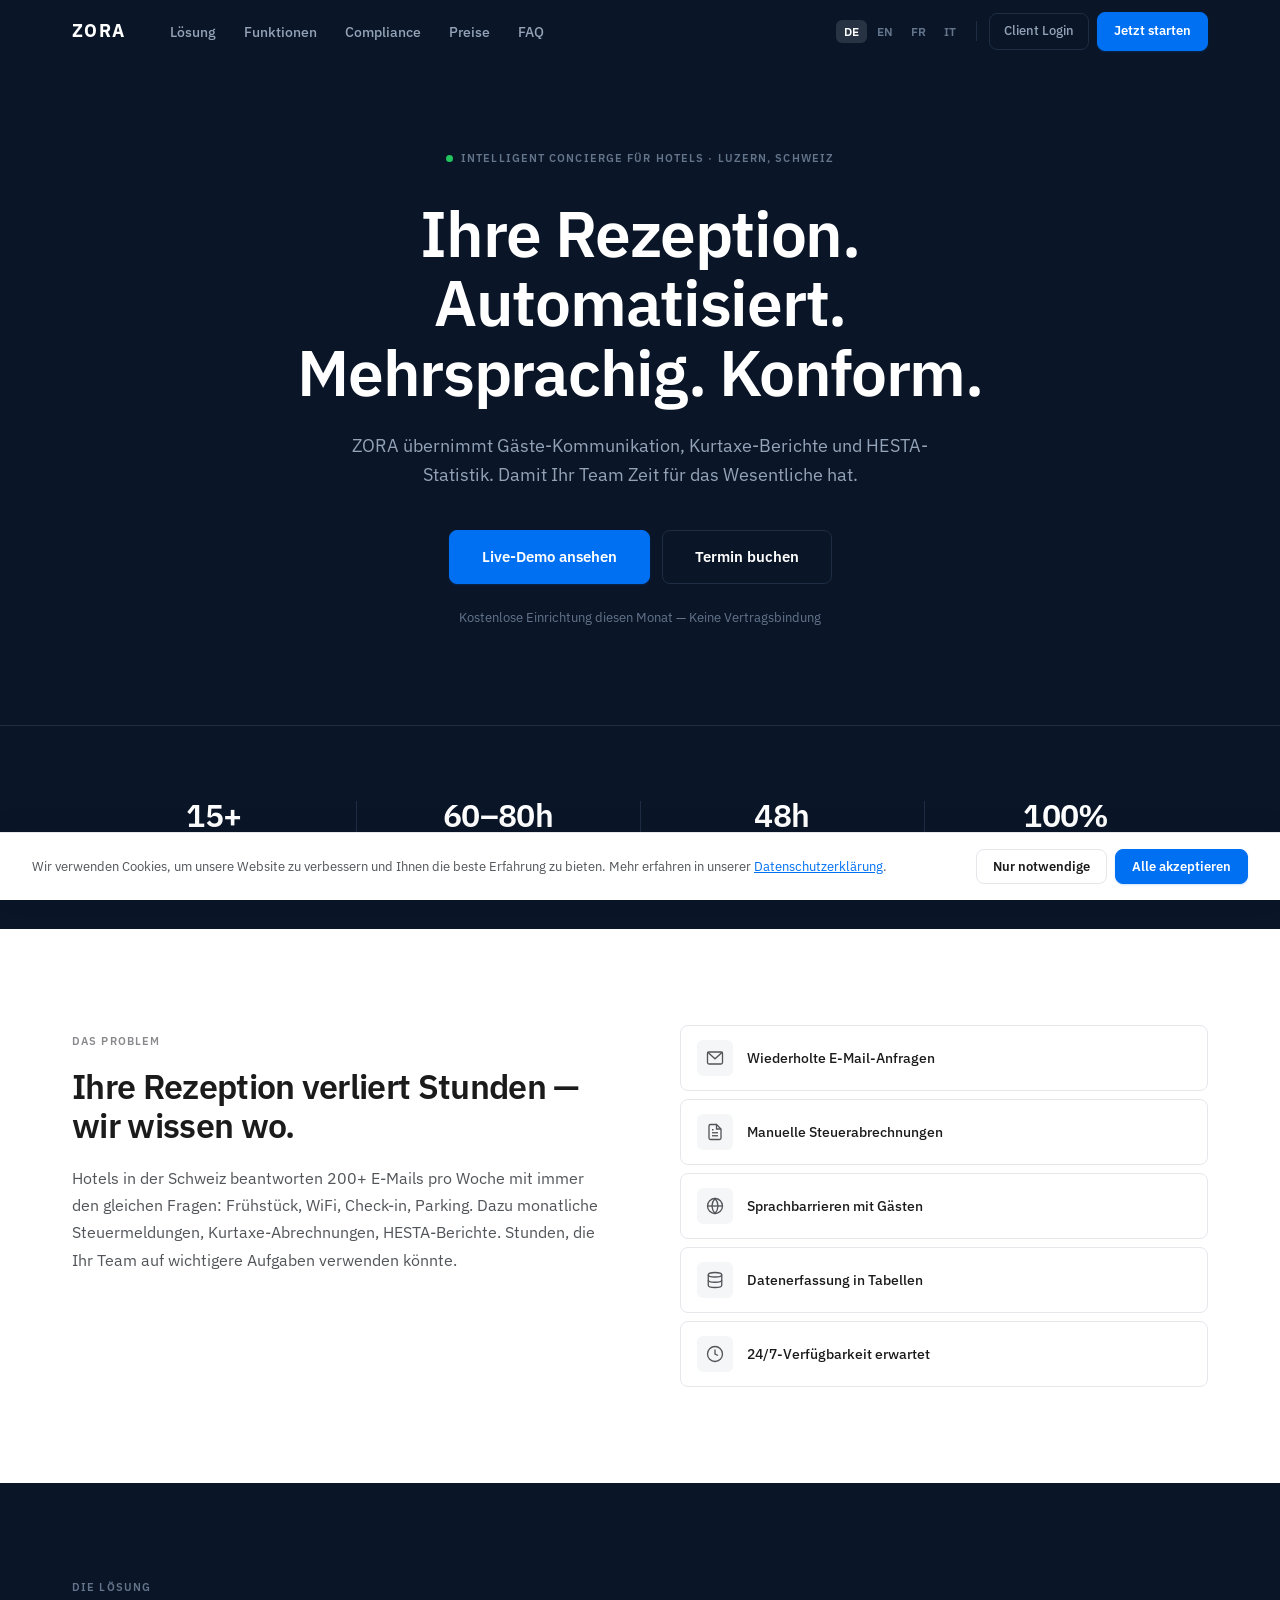
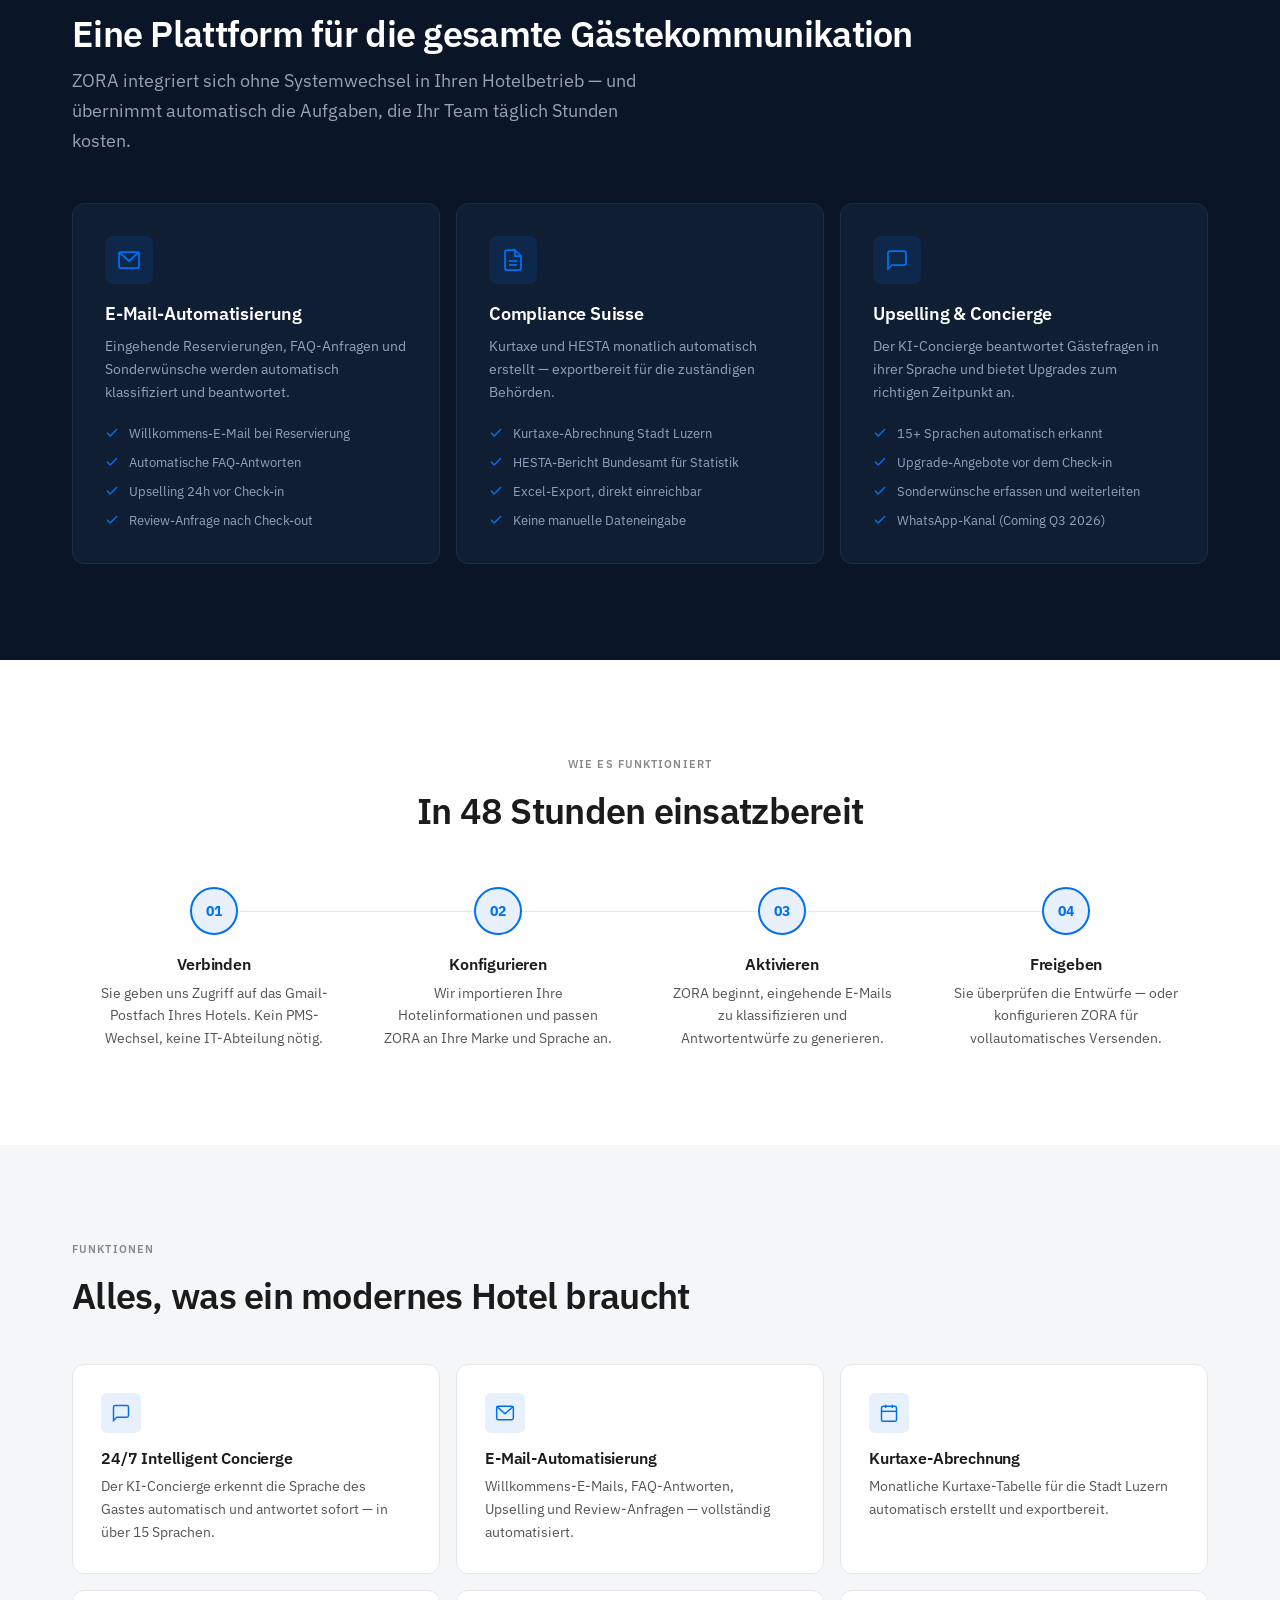
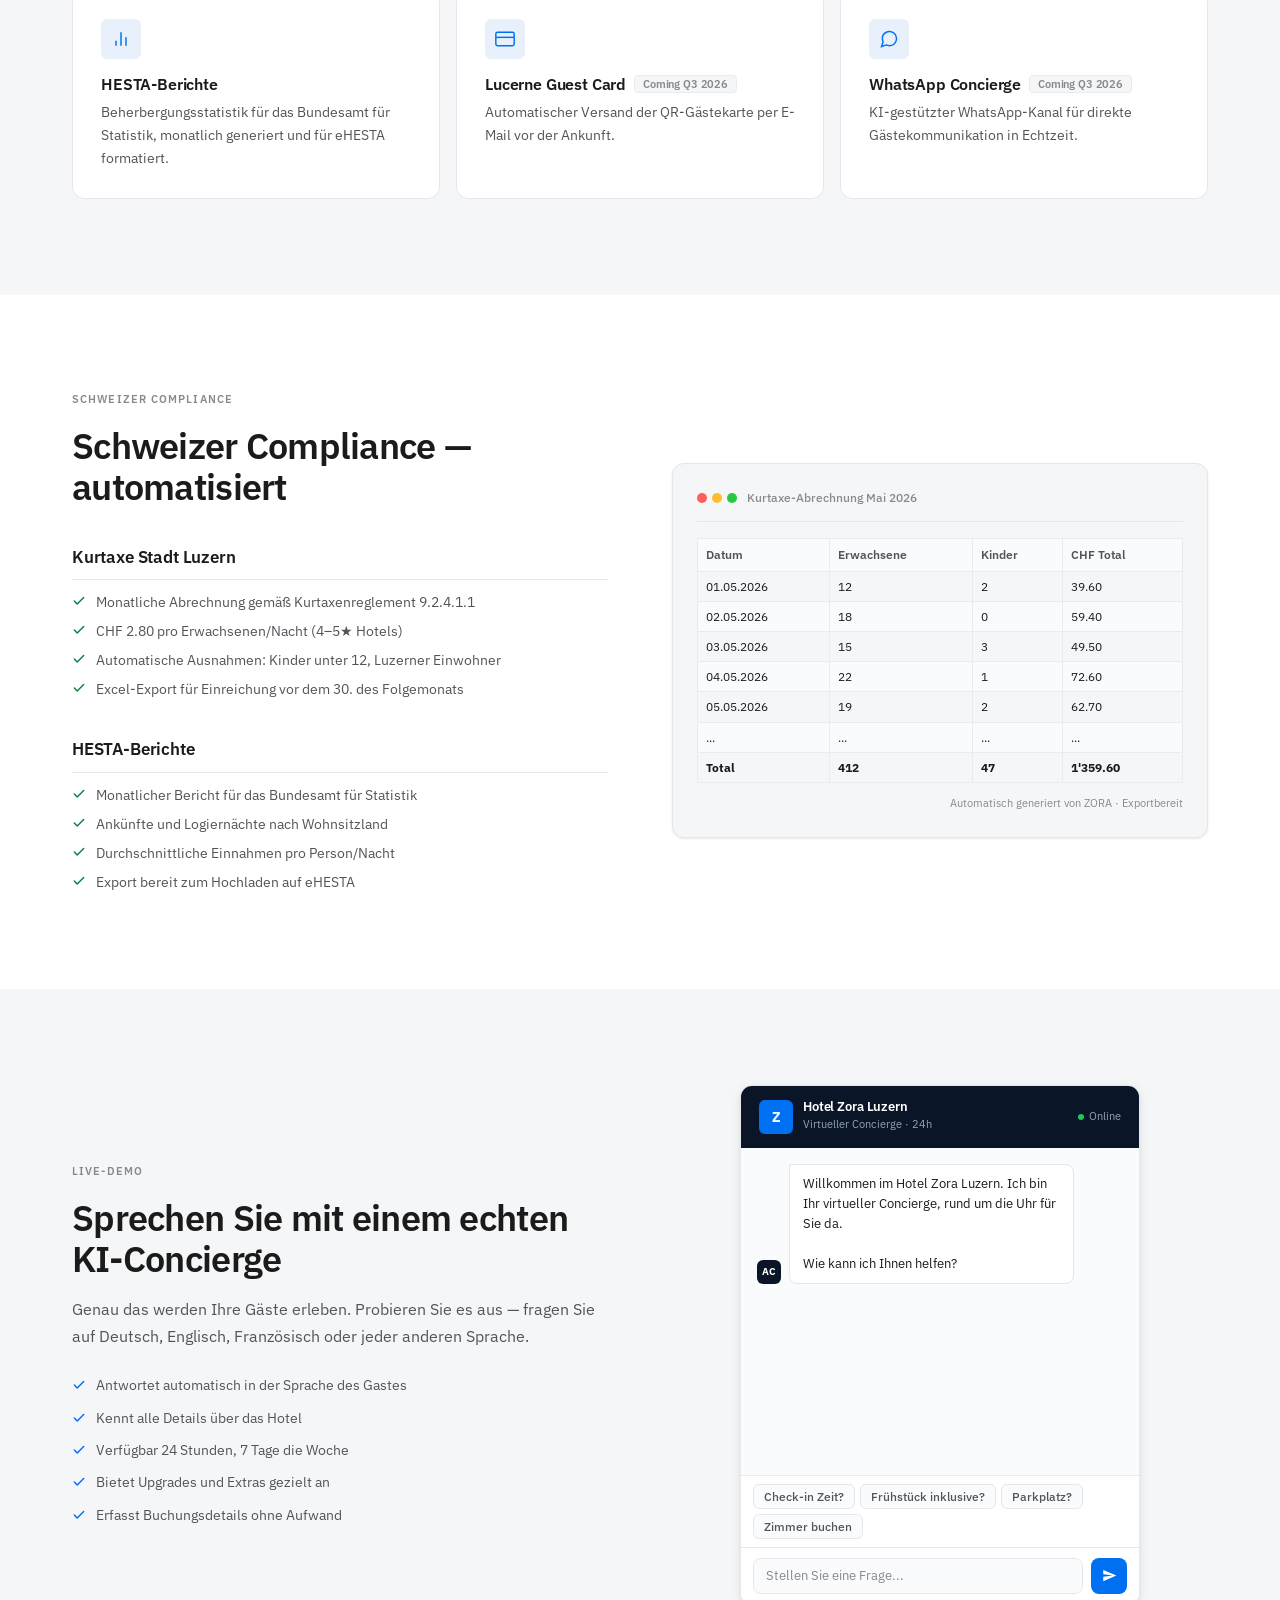
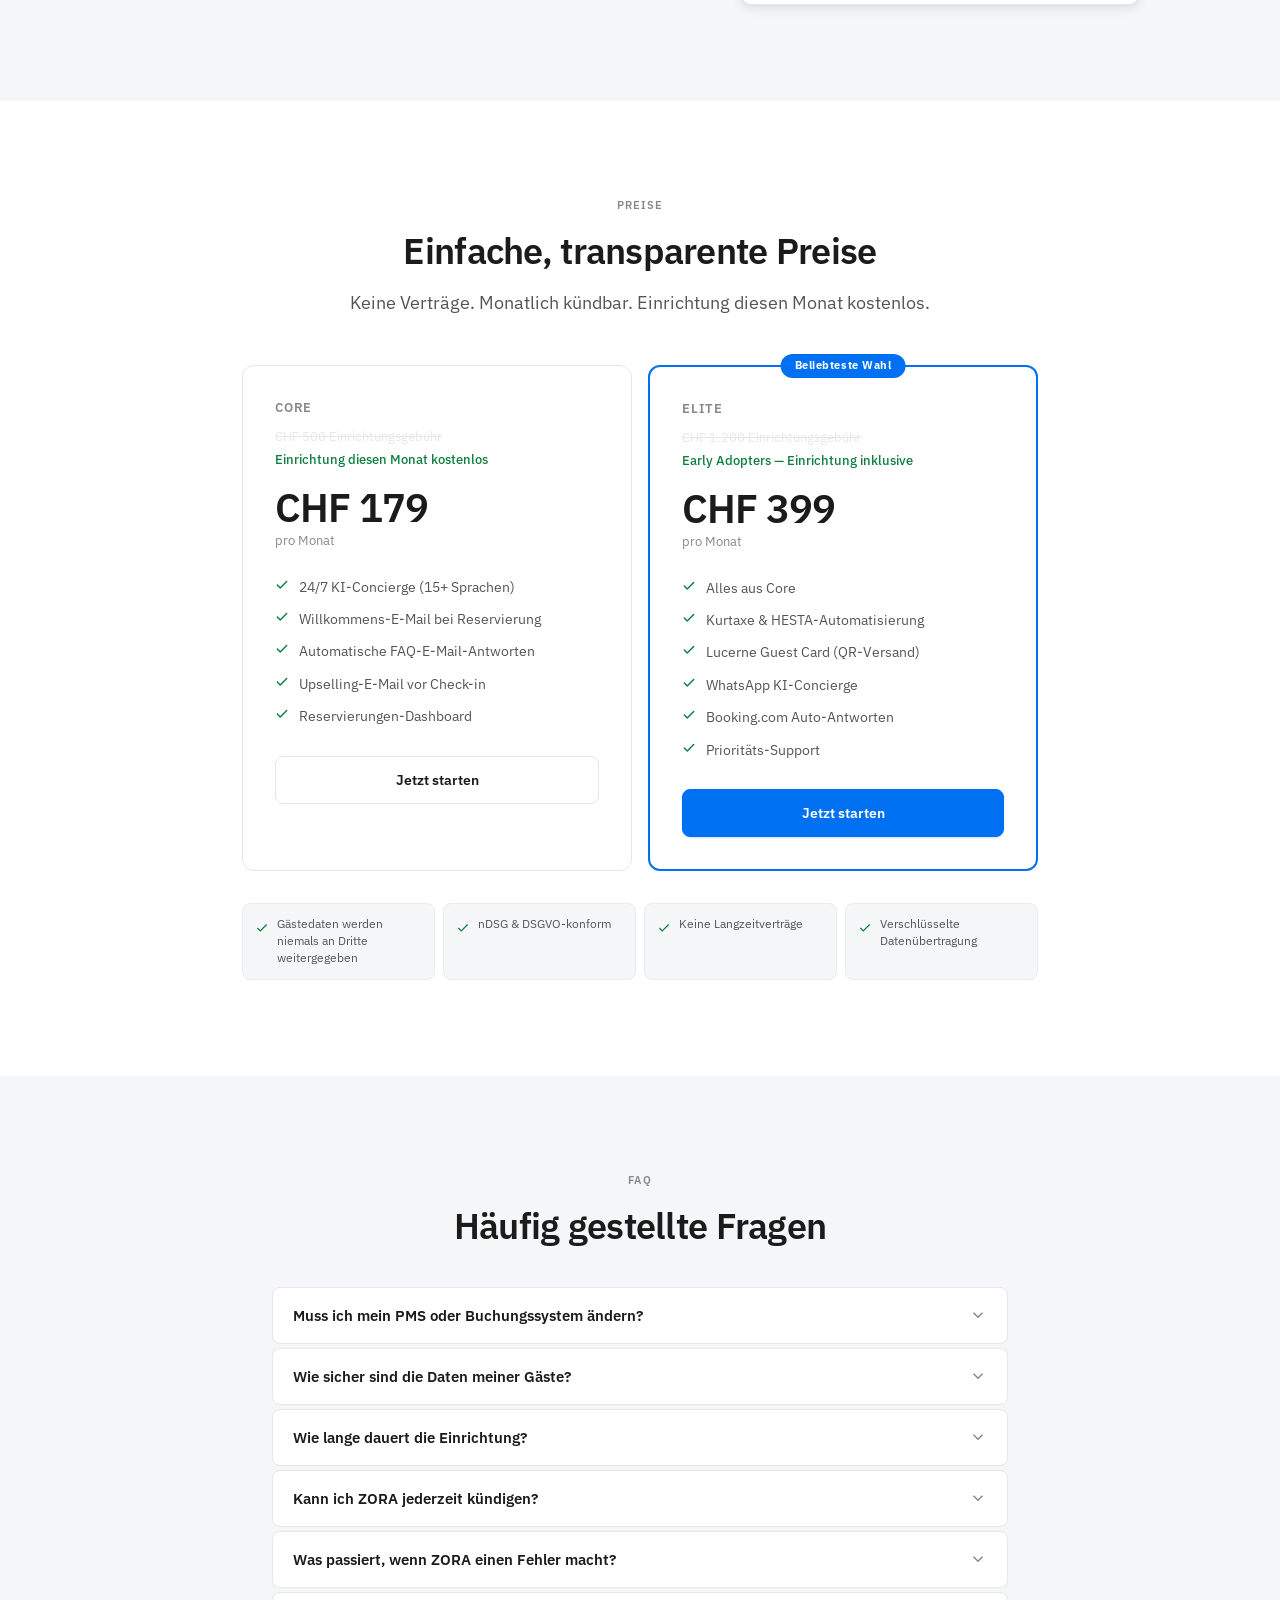
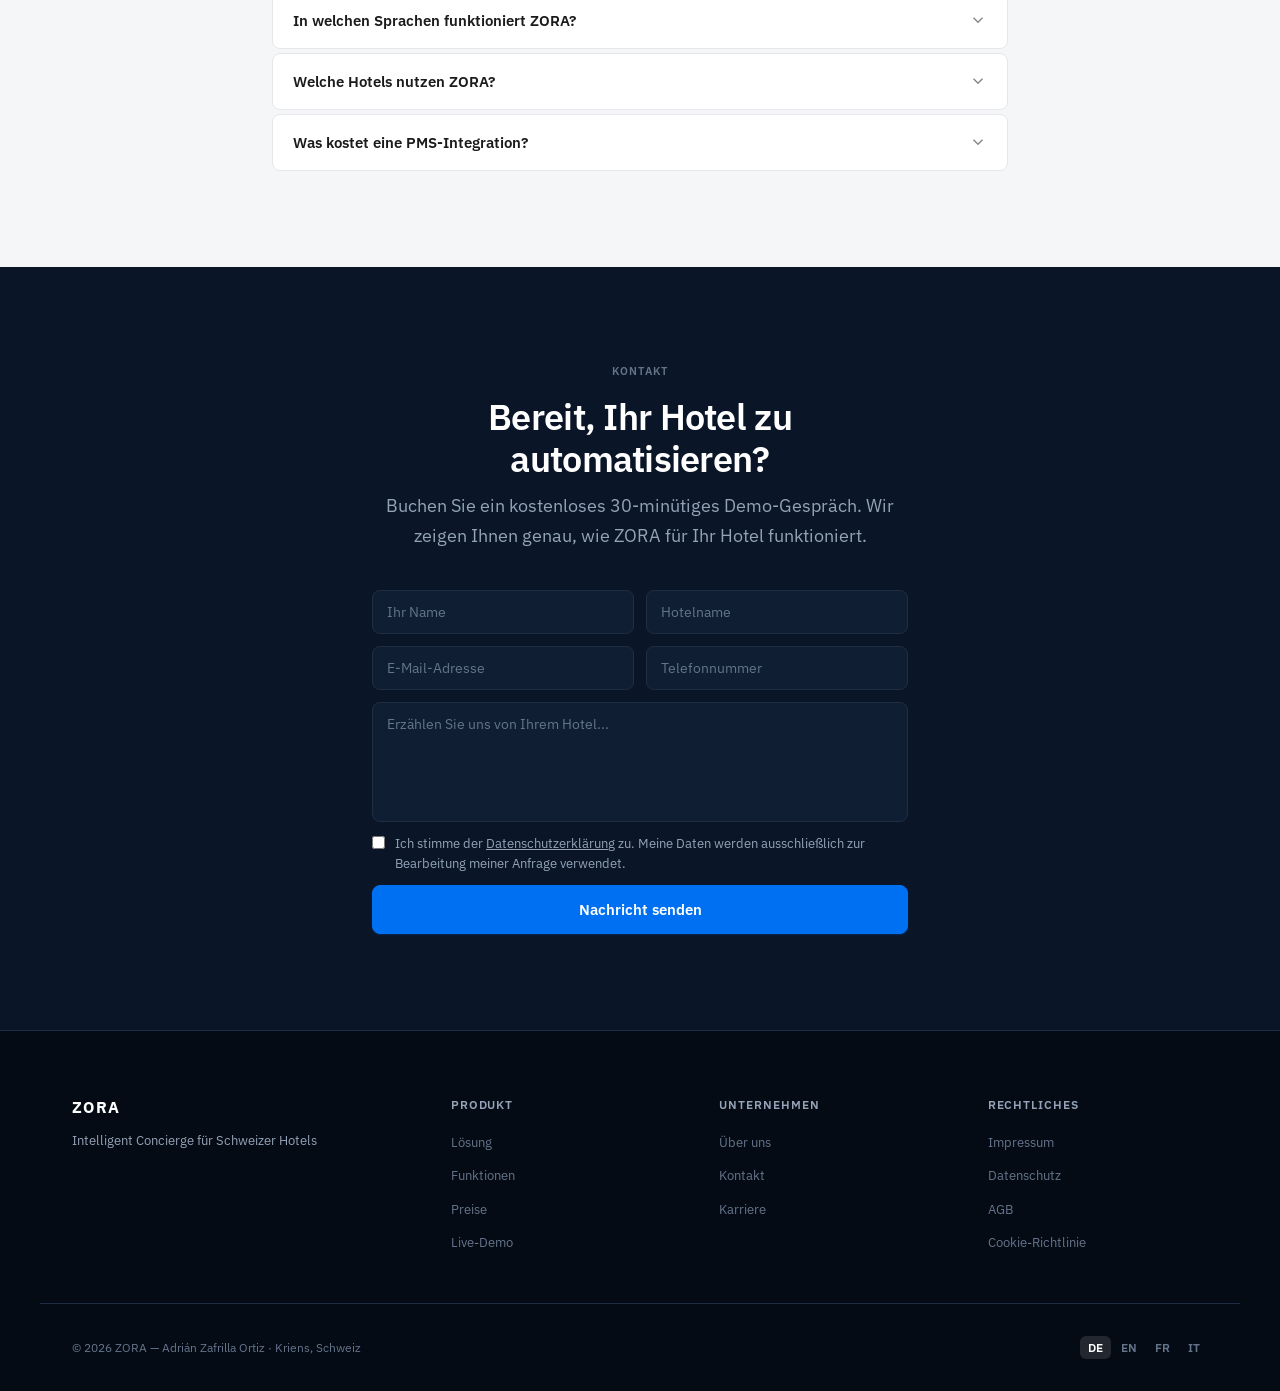
==== commit 72fd8466: "Visual refactor: enterprise SaaS design with split HTML/CSS/JS, fix relative paths" ====
--- a/index.html
+++ b/index.html
@@ -1,442 +1,698 @@
 <!DOCTYPE html>
-<html lang="en">
+<html lang="de">
 <head>
   <meta charset="UTF-8">
   <meta name="viewport" content="width=device-width, initial-scale=1.0">
-  <title>ZORA — Intelligent Concierge for Hotels</title>
-  <style>
-    * { box-sizing: border-box; margin: 0; padding: 0; }
-    :root { --gold: #c9a96e; --gold-light: #e8c98a; --black: #0a0a0a; --dark: #111111; --dark2: #1a1a1a; --white: #ffffff; --gray: #888888; }
-    html { scroll-behavior: smooth; }
-    body { font-family: -apple-system, BlinkMacSystemFont, 'Segoe UI', sans-serif; background: var(--black); color: var(--white); overflow-x: hidden; }
-    nav { position: fixed; top: 0; left: 0; right: 0; z-index: 100; padding: 1.25rem 4rem; display: flex; align-items: center; justify-content: space-between; background: rgba(10,10,10,0.92); backdrop-filter: blur(12px); border-bottom: 1px solid rgba(201,169,110,0.15); }
-    .nav-logo { font-size: 22px; font-weight: 700; letter-spacing: 4px; color: var(--gold); text-transform: uppercase; }
-    .nav-links { display: flex; gap: 2.5rem; list-style: none; }
-    .nav-links a { font-size: 13px; color: var(--gray); text-decoration: none; letter-spacing: 1px; text-transform: uppercase; transition: color 0.2s; }
-    .nav-links a:hover { color: var(--gold); }
-    .nav-right { display: flex; align-items: center; gap: 1rem; }
-    .lang-switcher { display: flex; gap: 4px; }
-    .lang-btn { padding: 5px 10px; font-size: 11px; font-weight: 600; letter-spacing: 1px; border: 1px solid rgba(201,169,110,0.3); background: transparent; color: var(--gray); cursor: pointer; border-radius: 2px; transition: all 0.2s; }
-    .lang-btn.active { background: var(--gold); color: var(--black); border-color: var(--gold); }
-    .nav-login { padding: 10px 20px; background: transparent; color: var(--gold); border: 1px solid rgba(201,169,110,0.4); font-size: 12px; font-weight: 600; letter-spacing: 1.5px; text-transform: uppercase; border-radius: 2px; text-decoration: none; transition: all 0.2s; }
-    .nav-login:hover { background: rgba(201,169,110,0.08); }
-    .nav-cta { padding: 10px 24px; background: var(--gold); color: var(--black); border: none; font-size: 12px; font-weight: 700; letter-spacing: 1.5px; text-transform: uppercase; cursor: pointer; border-radius: 2px; text-decoration: none; transition: background 0.2s; }
-    .nav-cta:hover { background: var(--gold-light); }
-    .hero { min-height: 100vh; display: flex; align-items: center; justify-content: center; text-align: center; padding: 8rem 2rem 4rem; position: relative; }
-    .hero-bg { position: absolute; inset: 0; background: radial-gradient(ellipse at 50% 40%, rgba(201,169,110,0.08) 0%, transparent 70%); }
-    .hero-content { position: relative; max-width: 800px; }
-    .hero-badge { display: inline-block; padding: 6px 16px; border: 1px solid rgba(201,169,110,0.4); border-radius: 20px; font-size: 11px; color: var(--gold); letter-spacing: 2px; text-transform: uppercase; margin-bottom: 2rem; }
-    .hero h1 { font-size: clamp(48px, 8vw, 88px); font-weight: 700; letter-spacing: 8px; text-transform: uppercase; color: var(--white); line-height: 1; margin-bottom: 1rem; }
-    .hero h1 span { color: var(--gold); }
-    .hero-tagline { font-size: clamp(16px, 2.5vw, 22px); color: var(--gray); letter-spacing: 2px; text-transform: uppercase; margin-bottom: 1.5rem; }
-    .hero-desc { font-size: 16px; color: #aaa; line-height: 1.8; max-width: 560px; margin: 0 auto 3rem; }
-    .hero-btns { display: flex; gap: 1rem; justify-content: center; flex-wrap: wrap; }
-    .btn-primary { padding: 16px 40px; background: var(--gold); color: var(--black); border: none; font-size: 13px; font-weight: 700; letter-spacing: 2px; text-transform: uppercase; cursor: pointer; border-radius: 2px; text-decoration: none; transition: all 0.2s; }
-    .btn-primary:hover { background: var(--gold-light); transform: translateY(-1px); }
-    .btn-secondary { padding: 16px 40px; background: transparent; color: var(--white); border: 1px solid rgba(255,255,255,0.2); font-size: 13px; font-weight: 600; letter-spacing: 2px; text-transform: uppercase; cursor: pointer; border-radius: 2px; text-decoration: none; transition: all 0.2s; }
-    .btn-secondary:hover { border-color: var(--gold); color: var(--gold); }
-    .stats { padding: 4rem; border-top: 1px solid rgba(255,255,255,0.06); border-bottom: 1px solid rgba(255,255,255,0.06); display: grid; grid-template-columns: repeat(4, 1fr); gap: 2rem; background: var(--dark); }
-    .stat { text-align: center; padding: 1.5rem; }
-    .stat-number { font-size: 42px; font-weight: 700; color: var(--gold); letter-spacing: 2px; display: block; }
-    .stat-label { font-size: 12px; color: var(--gray); letter-spacing: 1.5px; text-transform: uppercase; margin-top: 8px; display: block; }
-    .section { padding: 6rem 4rem; max-width: 1200px; margin: 0 auto; }
-    .section-label { font-size: 11px; color: var(--gold); letter-spacing: 3px; text-transform: uppercase; margin-bottom: 1rem; }
-    .section-title { font-size: clamp(28px, 4vw, 42px); font-weight: 700; color: var(--white); line-height: 1.2; margin-bottom: 1.5rem; }
-    .section-desc { font-size: 16px; color: #aaa; line-height: 1.8; max-width: 600px; }
-    .problems-grid { display: grid; grid-template-columns: repeat(3, 1fr); gap: 1.5rem; margin-top: 3rem; }
-    .problem-card { padding: 2rem; background: var(--dark2); border: 1px solid rgba(255,255,255,0.06); border-radius: 4px; transition: border-color 0.2s; }
-    .problem-card:hover { border-color: rgba(201,169,110,0.3); }
-    .problem-icon { font-size: 28px; margin-bottom: 1rem; display: block; }
-    .problem-card h3 { font-size: 16px; font-weight: 600; color: var(--white); margin-bottom: 0.75rem; }
-    .problem-card p { font-size: 14px; color: var(--gray); line-height: 1.7; }
-    .solution-section { padding: 6rem 4rem; background: var(--dark); }
-    .solution-inner { max-width: 1200px; margin: 0 auto; }
-    .features-grid { display: grid; grid-template-columns: repeat(2, 1fr); gap: 1.5rem; margin-top: 3rem; }
-    .feature-card { padding: 2rem; background: var(--dark2); border: 1px solid rgba(255,255,255,0.06); border-radius: 4px; display: flex; gap: 1.25rem; align-items: flex-start; }
-    .feature-icon { width: 44px; height: 44px; background: rgba(201,169,110,0.1); border: 1px solid rgba(201,169,110,0.2); border-radius: 4px; display: flex; align-items: center; justify-content: center; font-size: 20px; flex-shrink: 0; }
-    .feature-card h3 { font-size: 15px; font-weight: 600; color: var(--white); margin-bottom: 0.5rem; }
-    .feature-card p { font-size: 13px; color: var(--gray); line-height: 1.7; }
-    .demo-section { padding: 6rem 4rem; max-width: 1200px; margin: 0 auto; display: grid; grid-template-columns: 1fr 1fr; gap: 4rem; align-items: center; }
-    .demo-features { list-style: none; margin-top: 1.5rem; }
-    .demo-features li { font-size: 14px; color: #aaa; padding: 8px 0; border-bottom: 1px solid rgba(255,255,255,0.06); display: flex; align-items: center; gap: 10px; }
-    .demo-features li::before { content: ''; width: 6px; height: 6px; background: var(--gold); border-radius: 50%; flex-shrink: 0; }
-    .demo-widget { display: flex; justify-content: center; }
-    #chat-wrapper { width: 100%; max-width: 400px; height: 560px; background: #fafaf8; border-radius: 4px; display: flex; flex-direction: column; overflow: hidden; box-shadow: 0 20px 60px rgba(0,0,0,0.6); border: 1px solid rgba(201,169,110,0.2); }
-    #chat-header { background: #1a1a1a; padding: 1rem 1.25rem; display: flex; align-items: center; gap: 12px; }
-    #hotel-logo { width: 38px; height: 38px; background: #c9a96e; border-radius: 2px; display: flex; align-items: center; justify-content: center; font-size: 16px; color: #1a1a1a; font-weight: bold; flex-shrink: 0; }
-    #header-info { flex: 1; }
-    #header-info h3 { font-size: 13px; font-weight: normal; color: #fff; letter-spacing: 1px; text-transform: uppercase; }
-    #header-info p { font-size: 10px; color: #c9a96e; margin-top: 2px; }
-    #online-status { display: flex; align-items: center; gap: 4px; font-size: 10px; color: #888; }
-    #online-dot { width: 6px; height: 6px; background: #4caf50; border-radius: 50%; }
-    #messages { flex: 1; overflow-y: auto; padding: 1.25rem; display: flex; flex-direction: column; gap: 12px; background: #fafaf8; }
-    .msg { display: flex; gap: 8px; align-items: flex-end; }
-    .msg.user { flex-direction: row-reverse; }
-    .msg-avatar { width: 26px; height: 26px; border-radius: 2px; display: flex; align-items: center; justify-content: center; font-size: 10px; font-weight: 600; flex-shrink: 0; }
-    .msg.bot .msg-avatar { background: #1a1a1a; color: #c9a96e; }
-    .msg.user .msg-avatar { background: #e8e8e4; color: #666; }
-    .bubble { max-width: 78%; padding: 9px 13px; font-size: 13px; line-height: 1.55; white-space: pre-wrap; }
-    .msg.bot .bubble { background: #fff; color: #2a2a2a; border: 1px solid #e8e8e4; border-radius: 0 8px 8px 8px; }
-    .msg.user .bubble { background: #1a1a1a; color: #fff; border-radius: 8px 0 8px 8px; }
-    .typing-bubble { background: #fff; border: 1px solid #e8e8e4; border-radius: 0 8px 8px 8px; padding: 10px 14px; display: flex; gap: 4px; align-items: center; }
-    .dot { width: 5px; height: 5px; background: #c9a96e; border-radius: 50%; animation: bounce 1.2s infinite; }
-    .dot:nth-child(2) { animation-delay: 0.2s; } .dot:nth-child(3) { animation-delay: 0.4s; }
-    @keyframes bounce { 0%,80%,100%{transform:translateY(0);opacity:0.3} 40%{transform:translateY(-4px);opacity:1} }
-    #quick-btns { padding: 0 1rem 0.75rem; display: flex; flex-wrap: wrap; gap: 5px; background: #fafaf8; }
-    .quick-btn { padding: 5px 10px; border-radius: 2px; font-size: 11px; border: 1px solid #d4d4cc; background: #fff; color: #555; cursor: pointer; transition: all 0.15s; }
-    .quick-btn:hover { border-color: #c9a96e; color: #c9a96e; }
-    #input-area { padding: 0.75rem 1rem; border-top: 1px solid #e8e8e4; display: flex; gap: 8px; background: #fff; }
-    #user-input { flex: 1; border: 1px solid #e0e0d8; border-radius: 2px; padding: 8px 12px; font-size: 13px; outline: none; color: #2a2a2a; background: #fafaf8; }
-    #user-input:focus { border-color: #c9a96e; }
-    #user-input::placeholder { color: #aaa; font-style: italic; }
-    #send-btn { width: 36px; height: 36px; background: #1a1a1a; border: none; border-radius: 2px; cursor: pointer; display: flex; align-items: center; justify-content: center; transition: background 0.15s; }
-    #send-btn:hover { background: #c9a96e; } #send-btn:disabled { background: #ccc; cursor: not-allowed; }
-    #send-btn svg { width: 14px; height: 14px; fill: white; }
-    .pricing-section { padding: 6rem 4rem; background: var(--dark); }
-    .pricing-inner { max-width: 1200px; margin: 0 auto; }
-    .pricing-grid { display: grid; grid-template-columns: repeat(2, 1fr); gap: 2rem; margin-top: 3rem; max-width: 800px; }
-    .pricing-card { padding: 2.5rem; background: var(--dark2); border: 1px solid rgba(255,255,255,0.08); border-radius: 4px; position: relative; }
-    .pricing-card.featured { border-color: var(--gold); }
-    .featured-badge { position: absolute; top: -12px; left: 50%; transform: translateX(-50%); padding: 4px 16px; background: var(--gold); color: var(--black); font-size: 10px; font-weight: 700; letter-spacing: 2px; text-transform: uppercase; border-radius: 20px; white-space: nowrap; }
-    .pricing-name { font-size: 13px; color: var(--gold); letter-spacing: 2px; text-transform: uppercase; margin-bottom: 1rem; }
-    .pricing-setup { font-size: 13px; color: var(--gray); margin-bottom: 0.25rem; }
-    .pricing-setup s { color: #555; }
-    .pricing-setup-free { font-size: 13px; color: #4caf50; font-weight: 600; margin-bottom: 0.25rem; }
-    .pricing-price { font-size: 42px; font-weight: 700; color: var(--white); line-height: 1; margin-bottom: 0.25rem; }
-    .pricing-period { font-size: 13px; color: var(--gray); margin-bottom: 2rem; }
-    .pricing-features { list-style: none; margin-bottom: 2rem; }
-    .pricing-features li { font-size: 14px; color: #aaa; padding: 8px 0; border-bottom: 1px solid rgba(255,255,255,0.05); display: flex; align-items: center; gap: 10px; }
-    .pricing-features li::before { content: ''; width: 5px; height: 5px; background: var(--gold); border-radius: 50%; flex-shrink: 0; }
-    .trust-badges { display: flex; flex-wrap: nowrap; gap: 1rem; margin-top: 2.5rem; overflow-x: auto; }
-    .trust-badge { display: flex; align-items: center; gap: 8px; padding: 10px 16px; border: 1px solid rgba(255,255,255,0.06); border-radius: 4px; background: var(--dark2); }
-    .trust-badge span { font-size: 16px; } .trust-badge p { font-size: 12px; color: var(--gray); }
-    .contact-section { padding: 6rem 4rem; max-width: 700px; margin: 0 auto; text-align: center; }
-    .contact-section p { color: #aaa; font-size: 16px; line-height: 1.8; margin-bottom: 2.5rem; }
-    .contact-form { display: flex; flex-direction: column; gap: 1rem; text-align: left; }
-    .form-row { display: grid; grid-template-columns: 1fr 1fr; gap: 1rem; }
-    .contact-form input, .contact-form textarea { width: 100%; padding: 14px 16px; background: var(--dark2); border: 1px solid rgba(255,255,255,0.08); border-radius: 2px; color: var(--white); font-size: 14px; font-family: inherit; outline: none; transition: border-color 0.2s; }
-    .contact-form input:focus, .contact-form textarea:focus { border-color: var(--gold); }
-    .contact-form input::placeholder, .contact-form textarea::placeholder { color: #555; }
-    .contact-form textarea { height: 120px; resize: none; }
-    footer { padding: 2rem 4rem; border-top: 1px solid rgba(255,255,255,0.06); display: flex; align-items: center; justify-content: space-between; background: var(--dark); flex-wrap: wrap; gap: 1rem; }
-    .footer-logo { font-size: 18px; font-weight: 700; letter-spacing: 4px; color: var(--gold); }
-    .footer-center { display: flex; flex-direction: column; align-items: center; gap: 4px; }
-    .footer-text { font-size: 12px; color: var(--gray); }
-    .footer-swiss { font-size: 12px; color: var(--gray); }
-    .footer-links { display: flex; gap: 1.5rem; }
-    .footer-links a { font-size: 12px; color: var(--gray); text-decoration: none; transition: color 0.2s; }
-    .footer-links a:hover { color: var(--gold); }
-    @keyframes pulse { 0%,100%{opacity:1} 50%{opacity:0.4} }
-    @media (max-width: 768px) {
-      nav { padding: 1rem 1.5rem; } .nav-links { display: none; } .nav-login { display: none; }
-      .stats { grid-template-columns: repeat(2, 1fr); padding: 2rem; }
-      .section { padding: 4rem 1.5rem; } .problems-grid { grid-template-columns: 1fr; }
-      .features-grid { grid-template-columns: 1fr; } .demo-section { grid-template-columns: 1fr; padding: 4rem 1.5rem; }
-      .pricing-section { padding: 4rem 1.5rem; } .pricing-grid { grid-template-columns: 1fr; max-width: 100%; }
-      .contact-section { padding: 4rem 1.5rem; } .form-row { grid-template-columns: 1fr; }
-      footer { padding: 1.5rem; flex-direction: column; text-align: center; }
-      .dash-grid { grid-template-columns: 1fr !important; }
-    }
-  </style>
+  <title>ZORA — Intelligent Concierge für Schweizer Hotels</title>
+  <meta name="description" content="ZORA automatisiert Gäste-Kommunikation, Kurtaxe-Berichte und HESTA-Statistik für Schweizer Hotels. nDSG-konform. Einrichtung in 48 Stunden.">
+
+  <!-- Open Graph -->
+  <meta property="og:title" content="ZORA — Intelligent Concierge für Schweizer Hotels">
+  <meta property="og:description" content="Automatisierte Gästekommunikation, Kurtaxe und HESTA für Hotels in Luzern und der ganzen Schweiz.">
+  <meta property="og:type" content="website">
+  <meta property="og:url" content="https://zorai.ch">
+  <meta name="twitter:card" content="summary_large_image">
+
+  <!-- Fonts -->
+  <link rel="preconnect" href="https://fonts.googleapis.com">
+  <link rel="preconnect" href="https://fonts.gstatic.com" crossorigin>
+  <link href="https://fonts.googleapis.com/css2?family=IBM+Plex+Sans:wght@400;500;600;700&display=swap" rel="stylesheet">
+
+  <link rel="stylesheet" href="styles.css">
 </head>
 <body>
 
-<nav>
-  <div class="nav-logo">ZORA</div>
-  <ul class="nav-links">
-    <li><a href="#solution" data-i18n="nav.solution">Solution</a></li>
-    <li><a href="#demo" data-i18n="nav.demo">Live Demo</a></li>
-    <li><a href="#pricing" data-i18n="nav.pricing">Pricing</a></li>
-    <li><a href="#dashboard-section" data-i18n="nav.dashboard">Dashboard</a></li>
-    <li><a href="#contact" data-i18n="nav.contact">Contact</a></li>
-  </ul>
-  <div class="nav-right">
-    <div class="lang-switcher">
-      <button class="lang-btn" onclick="setLang('en', this)">EN</button>
-      <button class="lang-btn active" onclick="setLang('de', this)">DE</button>
-      <button class="lang-btn" onclick="setLang('fr', this)">FR</button>
-      <button class="lang-btn" onclick="setLang('it', this)">IT</button>
-    </div>
-    <a href="#contact" class="nav-cta" data-i18n="nav.cta">Get Started</a>
-    <a href="/dashboard.html" class="nav-login">Client Login</a>
+<!-- ============================================================ -->
+<!-- NAVBAR                                                       -->
+<!-- ============================================================ -->
+<nav id="navbar" aria-label="Main navigation">
+  <div class="nav-inner">
+    <a href="index.html" class="nav-logo" aria-label="ZORA Home">ZORA</a>
+
+    <ul class="nav-links" role="list">
+      <li><a href="#solution" data-i18n="nav.solution">Lösung</a></li>
+      <li><a href="#features" data-i18n="nav.features">Funktionen</a></li>
+      <li><a href="#compliance" data-i18n="nav.compliance">Compliance</a></li>
+      <li><a href="#pricing" data-i18n="nav.pricing">Preise</a></li>
+      <li><a href="#faq" data-i18n="nav.faq">FAQ</a></li>
+    </ul>
+
+    <div class="nav-right">
+      <div class="lang-switcher" role="group" aria-label="Language selection">
+        <button class="lang-btn active" data-lang="de" aria-label="Deutsch">DE</button>
+        <button class="lang-btn" data-lang="en" aria-label="English">EN</button>
+        <button class="lang-btn" data-lang="fr" aria-label="Français">FR</button>
+        <button class="lang-btn" data-lang="it" aria-label="Italiano">IT</button>
+      </div>
+      <div class="nav-divider" aria-hidden="true"></div>
+      <a href="https://zora-dashboard-production-684c.up.railway.app" class="nav-login" target="_blank" rel="noopener" data-i18n="nav.login">Client Login</a>
+      <a href="#contact" class="btn btn-primary btn-sm" data-i18n="nav.cta">Jetzt starten</a>
+    </div>
+
+    <button class="nav-hamburger" id="hamburger" aria-label="Menu" aria-expanded="false">
+      <span></span><span></span><span></span>
+    </button>
   </div>
 </nav>
 
-<section class="hero">
-  <div class="hero-bg"></div>
-  <div class="hero-content">
-    <div class="hero-badge"><span style="width:7px;height:7px;background:#4caf7d;border-radius:50%;display:inline-block;margin-right:6px;flex-shrink:0;"></span><span data-i18n="hero.badge">Intelligent Concierge for Hotels · Luzern, Switzerland</div>
-    <h1><span>ZORA</span></h1>
-    <p class="hero-tagline" data-i18n="hero.tagline">Intelligent Concierge for Modern Hotels</p>
-    <p class="hero-desc" data-i18n="hero.desc">Your guests deserve instant, personalized service in any language — 24 hours a day. ZORA handles guest communication, bookings, and compliance so your team can focus on what matters.</p>
-    <div class="hero-btns">
-      <a href="#demo" class="btn-primary" data-i18n="hero.btn1">See Live Demo</a>
-      <a href="#contact" class="btn-secondary" data-i18n="hero.btn2">Book a Call</a>
-    </div>
-  </div>
-</section>
-
-<div class="stats">
-  <div class="stat"><span class="stat-number">24/7</span><span class="stat-label" data-i18n="stats.s1">Guest Support</span></div>
-  <div class="stat"><span class="stat-number">15+</span><span class="stat-label" data-i18n="stats.s2">Languages</span></div>
-  <div class="stat"><span class="stat-number">+4h</span><span class="stat-label" data-i18n="stats.s3">Saved Daily</span></div>
-  <div class="stat"><span class="stat-number">100%</span><span class="stat-label" data-i18n="stats.s4">Swiss Data Privacy</span></div>
+<!-- Mobile menu -->
+<div id="mobile-menu" role="navigation" aria-label="Mobile navigation">
+  <a href="#solution" data-i18n="nav.solution">Lösung</a>
+  <a href="#features" data-i18n="nav.features">Funktionen</a>
+  <a href="#compliance" data-i18n="nav.compliance">Compliance</a>
+  <a href="#pricing" data-i18n="nav.pricing">Preise</a>
+  <a href="#faq" data-i18n="nav.faq">FAQ</a>
+  <div class="mobile-menu-divider"></div>
+  <a href="https://zora-dashboard-production-684c.up.railway.app" target="_blank" rel="noopener" data-i18n="nav.login">Client Login</a>
+  <div class="mobile-menu-cta">
+    <a href="#contact" class="btn btn-primary btn-full" data-i18n="nav.cta">Jetzt starten</a>
+  </div>
 </div>
 
-<section class="section" id="problem">
-  <p class="section-label" data-i18n="problem.label">The Problem</p>
-  <h2 class="section-title" data-i18n="problem.title">Your front desk is losing time<br>on tasks AI can handle</h2>
-  <p class="section-desc" data-i18n="problem.desc">Hotels in Switzerland receive hundreds of repetitive guest inquiries every week — in multiple languages, at all hours. Your team spends hours on tasks that should be automated.</p>
-  <div class="problems-grid">
-    <div class="problem-card"><span class="problem-icon">📧</span><h3 data-i18n="problem.p1.title">Repetitive Emails</h3><p data-i18n="problem.p1.desc">Check-in times, breakfast, parking, WiFi — the same questions answered 20 times a day by your staff.</p></div>
-    <div class="problem-card"><span class="problem-icon">🌍</span><h3 data-i18n="problem.p2.title">Language Barriers</h3><p data-i18n="problem.p2.desc">Guests arrive from China, Brazil, France, and Arabia. Your team can't respond fluently in every language.</p></div>
-    <div class="problem-card"><span class="problem-icon">📋</span><h3 data-i18n="problem.p3.title">Manual Compliance</h3><p data-i18n="problem.p3.desc">Kurtaxe reporting, HESTA statistics, Guest Cards — all done manually every month, costing hours of admin time.</p></div>
-  </div>
-</section>
-
-<section class="solution-section" id="solution">
-  <div class="solution-inner">
-    <p class="section-label" data-i18n="solution.label">The Solution</p>
-    <h2 class="section-title" data-i18n="solution.title">Everything your hotel needs,<br>fully automated</h2>
-    <p class="section-desc" data-i18n="solution.desc">ZORA integrates seamlessly into your hotel's workflow — handling guest communication, compliance, and upselling automatically.</p>
-    <div class="features-grid">
-      <div class="feature-card"><div class="feature-icon">💬</div><div><h3 data-i18n="f1.title">24/7 Intelligent Concierge</h3><p data-i18n="f1.desc">Answers guest questions instantly in 15+ languages. Detects the guest's language automatically.</p></div></div>
-      <div class="feature-card"><div class="feature-icon">📩</div><div><h3 data-i18n="f2.title">Email Automation</h3><p data-i18n="f2.desc">Incoming hotel emails answered automatically in any language. Only complex cases are forwarded to your team.</p></div></div>
-      <div class="feature-card"><div class="feature-icon">🎫</div><div><h3 data-i18n="f3.title">Lucerne Guest Card</h3><p data-i18n="f3.desc">Every guest receives their free transport card automatically by email before arrival. Zero manual work.</p></div></div>
-      <div class="feature-card"><div class="feature-icon">📊</div><div><h3 data-i18n="f4.title">Compliance Automation</h3><p data-i18n="f4.desc">Kurtaxe and HESTA reports generated automatically every month. No more manual spreadsheets.</p></div></div>
-      <div class="feature-card"><div class="feature-icon">⬆️</div><div><h3 data-i18n="f5.title">Automatic Upselling</h3><p data-i18n="f5.desc">Guests receive personalized upgrade offers 24h before check-in. More revenue with zero effort.</p></div></div>
-      <div class="feature-card"><div class="feature-icon">🔒</div><div><h3 data-i18n="f6.title">Swiss Data Privacy</h3><p data-i18n="f6.desc">All guest data is processed in compliance with Swiss nDSG and European GDPR. Your guests' privacy is always protected.</p></div></div>
-    </div>
-  </div>
-</section>
-
-<section id="demo">
-  <div class="demo-section">
-    <div class="demo-text">
-      <p class="section-label" data-i18n="demo.label">Live Demo</p>
-      <h2 class="section-title" data-i18n="demo.title">Talk to a real<br>AI concierge</h2>
-      <p data-i18n="demo.desc">This is exactly what your guests will experience. Try it yourself — ask about rooms, prices, Lucerne attractions, or write in any language.</p>
-      <ul class="demo-features">
-        <li data-i18n="demo.f1">Responds in your language automatically</li>
-        <li data-i18n="demo.f2">Knows every detail about the hotel</li>
-        <li data-i18n="demo.f3">Available 24 hours, 7 days a week</li>
-        <li data-i18n="demo.f4">Offers upgrades and extras naturally</li>
-        <li data-i18n="demo.f5">Collects booking details smoothly</li>
-      </ul>
-    </div>
-    <div class="demo-widget">
-      <div id="chat-wrapper">
+<main>
+
+<!-- ============================================================ -->
+<!-- HERO                                                         -->
+<!-- ============================================================ -->
+<section id="hero" aria-labelledby="hero-heading">
+  <div class="hero-inner">
+    <div class="hero-eyebrow">
+      <span class="hero-dot" aria-hidden="true"></span>
+      <span data-i18n="hero.eyebrow">Intelligent Concierge für Hotels · Luzern, Schweiz</span>
+    </div>
+    <h1 id="hero-heading" class="hero-h1">
+      <span class="break" data-i18n="hero.h1.line1">Ihre Rezeption.</span>
+      <span class="break" data-i18n="hero.h1.line2">Automatisiert. Mehrsprachig. Konform.</span>
+    </h1>
+    <p class="hero-sub" data-i18n="hero.sub">ZORA übernimmt Gäste-Kommunikation, Kurtaxe-Berichte und HESTA-Statistik. Damit Ihr Team Zeit für das Wesentliche hat.</p>
+    <div class="hero-actions">
+      <a href="#demo" class="btn btn-primary btn-lg" data-i18n="hero.btn1">Live-Demo ansehen</a>
+      <a href="#contact" class="btn btn-secondary btn-lg" data-i18n="hero.btn2">Termin buchen</a>
+    </div>
+    <p class="hero-note" data-i18n="hero.note">Kostenlose Einrichtung diesen Monat — Keine Vertragsbindung</p>
+  </div>
+</section>
+
+<!-- ============================================================ -->
+<!-- STATS                                                        -->
+<!-- ============================================================ -->
+<section id="stats" aria-label="Key numbers">
+  <div class="stats-inner">
+    <div class="stat-item">
+      <span class="stat-number" data-i18n="stats.n1">15+</span>
+      <span class="stat-label" data-i18n="stats.l1">Sprachen unterstützt</span>
+    </div>
+    <div class="stat-item">
+      <span class="stat-number" data-i18n="stats.n2">60–80h</span>
+      <span class="stat-label" data-i18n="stats.l2">Zeitersparnis pro Monat</span>
+    </div>
+    <div class="stat-item">
+      <span class="stat-number" data-i18n="stats.n3">48h</span>
+      <span class="stat-label" data-i18n="stats.l3">Von Anmeldung bis Aktivierung</span>
+    </div>
+    <div class="stat-item">
+      <span class="stat-number" data-i18n="stats.n4">100%</span>
+      <span class="stat-label" data-i18n="stats.l4">nDSG-konform</span>
+    </div>
+  </div>
+</section>
+
+<!-- ============================================================ -->
+<!-- PROBLEM                                                      -->
+<!-- ============================================================ -->
+<section id="problem" class="section-pad" aria-labelledby="problem-heading">
+  <div class="problem-inner">
+    <div class="problem-left">
+      <span class="eyebrow" data-i18n="problem.eyebrow">Das Problem</span>
+      <h2 id="problem-heading" class="section-title" data-i18n="problem.h2">Ihre Rezeption verliert Stunden — wir wissen wo.</h2>
+      <p class="section-sub" data-i18n="problem.p">Hotels in der Schweiz beantworten 200+ E-Mails pro Woche mit immer den gleichen Fragen...</p>
+    </div>
+    <div class="pain-list" role="list">
+      <div class="pain-item" role="listitem">
+        <div class="pain-icon" aria-hidden="true">
+          <svg viewBox="0 0 24 24" aria-hidden="true"><rect x="2" y="4" width="20" height="16" rx="2"/><polyline points="2,4 12,13 22,4"/></svg>
+        </div>
+        <span class="pain-text" data-i18n="pain.1">Wiederholte E-Mail-Anfragen</span>
+      </div>
+      <div class="pain-item" role="listitem">
+        <div class="pain-icon" aria-hidden="true">
+          <svg viewBox="0 0 24 24" aria-hidden="true"><path d="M14 2H6a2 2 0 0 0-2 2v16a2 2 0 0 0 2 2h12a2 2 0 0 0 2-2V8z"/><polyline points="14 2 14 8 20 8"/><line x1="16" y1="13" x2="8" y2="13"/><line x1="16" y1="17" x2="8" y2="17"/><polyline points="10 9 9 9 8 9"/></svg>
+        </div>
+        <span class="pain-text" data-i18n="pain.2">Manuelle Steuerabrechnungen</span>
+      </div>
+      <div class="pain-item" role="listitem">
+        <div class="pain-icon" aria-hidden="true">
+          <svg viewBox="0 0 24 24" aria-hidden="true"><circle cx="12" cy="12" r="10"/><line x1="2" y1="12" x2="22" y2="12"/><path d="M12 2a15.3 15.3 0 0 1 4 10 15.3 15.3 0 0 1-4 10 15.3 15.3 0 0 1-4-10 15.3 15.3 0 0 1 4-10z"/></svg>
+        </div>
+        <span class="pain-text" data-i18n="pain.3">Sprachbarrieren mit Gästen</span>
+      </div>
+      <div class="pain-item" role="listitem">
+        <div class="pain-icon" aria-hidden="true">
+          <svg viewBox="0 0 24 24" aria-hidden="true"><ellipse cx="12" cy="5" rx="9" ry="3"/><path d="M21 12c0 1.66-4 3-9 3s-9-1.34-9-3"/><path d="M3 5v14c0 1.66 4 3 9 3s9-1.34 9-3V5"/></svg>
+        </div>
+        <span class="pain-text" data-i18n="pain.4">Datenerfassung in Tabellen</span>
+      </div>
+      <div class="pain-item" role="listitem">
+        <div class="pain-icon" aria-hidden="true">
+          <svg viewBox="0 0 24 24" aria-hidden="true"><circle cx="12" cy="12" r="10"/><polyline points="12 6 12 12 16 14"/></svg>
+        </div>
+        <span class="pain-text" data-i18n="pain.5">24/7-Verfügbarkeit erwartet</span>
+      </div>
+    </div>
+  </div>
+</section>
+
+<!-- ============================================================ -->
+<!-- SOLUTION                                                     -->
+<!-- ============================================================ -->
+<section id="solution" class="section-pad" aria-labelledby="solution-heading">
+  <div class="solution-header">
+    <span class="eyebrow eyebrow-dark" data-i18n="solution.eyebrow">Die Lösung</span>
+    <h2 id="solution-heading" class="section-title section-title-dark" data-i18n="solution.h2">Eine Plattform für die gesamte Gästekommunikation</h2>
+    <p class="section-sub section-sub-dark" style="margin-top:12px;" data-i18n="solution.sub">ZORA integriert sich ohne Systemwechsel in Ihren Hotelbetrieb.</p>
+  </div>
+  <div class="solution-cards">
+
+    <div class="solution-card">
+      <div class="solution-card-icon" aria-hidden="true">
+        <svg viewBox="0 0 24 24"><rect x="2" y="4" width="20" height="16" rx="2"/><polyline points="2,4 12,13 22,4"/></svg>
+      </div>
+      <h4 data-i18n="sol.c1.title">E-Mail-Automatisierung</h4>
+      <p data-i18n="sol.c1.desc">Eingehende Reservierungen, FAQ-Anfragen und Sonderwünsche werden automatisch klassifiziert und beantwortet.</p>
+      <ul class="solution-feature-list">
+        <li data-i18n="sol.c1.f1">Willkommens-E-Mail bei Reservierung</li>
+        <li data-i18n="sol.c1.f2">Automatische FAQ-Antworten</li>
+        <li data-i18n="sol.c1.f3">Upselling 24h vor Check-in</li>
+        <li data-i18n="sol.c1.f4">Review-Anfrage nach Check-out</li>
+      </ul>
+    </div>
+
+    <div class="solution-card">
+      <div class="solution-card-icon" aria-hidden="true">
+        <svg viewBox="0 0 24 24"><path d="M14 2H6a2 2 0 0 0-2 2v16a2 2 0 0 0 2 2h12a2 2 0 0 0 2-2V8z"/><polyline points="14 2 14 8 20 8"/><line x1="16" y1="13" x2="8" y2="13"/><line x1="16" y1="17" x2="8" y2="17"/></svg>
+      </div>
+      <h4 data-i18n="sol.c2.title">Compliance Suisse</h4>
+      <p data-i18n="sol.c2.desc">Kurtaxe und HESTA monatlich automatisch erstellt — exportbereit für die zuständigen Behörden.</p>
+      <ul class="solution-feature-list">
+        <li data-i18n="sol.c2.f1">Kurtaxe-Abrechnung Stadt Luzern</li>
+        <li data-i18n="sol.c2.f2">HESTA-Bericht Bundesamt für Statistik</li>
+        <li data-i18n="sol.c2.f3">Excel-Export, direkt einreichbar</li>
+        <li data-i18n="sol.c2.f4">Keine manuelle Dateneingabe</li>
+      </ul>
+    </div>
+
+    <div class="solution-card">
+      <div class="solution-card-icon" aria-hidden="true">
+        <svg viewBox="0 0 24 24"><path d="M21 15a2 2 0 0 1-2 2H7l-4 4V5a2 2 0 0 1 2-2h14a2 2 0 0 1 2 2z"/></svg>
+      </div>
+      <h4 data-i18n="sol.c3.title">Upselling &amp; Concierge</h4>
+      <p data-i18n="sol.c3.desc">Der KI-Concierge beantwortet Gästefragen in ihrer Sprache und bietet Upgrades zum richtigen Zeitpunkt an.</p>
+      <ul class="solution-feature-list">
+        <li data-i18n="sol.c3.f1">15+ Sprachen automatisch erkannt</li>
+        <li data-i18n="sol.c3.f2">Upgrade-Angebote vor dem Check-in</li>
+        <li data-i18n="sol.c3.f3">Sonderwünsche erfassen und weiterleiten</li>
+        <li data-i18n="sol.c3.f4">WhatsApp-Kanal (Coming Q3 2026)</li>
+      </ul>
+    </div>
+
+  </div>
+</section>
+
+<!-- ============================================================ -->
+<!-- HOW IT WORKS                                                 -->
+<!-- ============================================================ -->
+<section id="how-it-works" class="section-pad" aria-labelledby="how-heading">
+  <div class="how-header">
+    <span class="eyebrow" data-i18n="how.eyebrow">Wie es funktioniert</span>
+    <h2 id="how-heading" class="section-title" style="margin-top:12px;" data-i18n="how.h2">In 48 Stunden einsatzbereit</h2>
+  </div>
+  <div class="steps-grid">
+    <div class="step-item">
+      <div class="step-number" aria-hidden="true" data-i18n="step.1.num">01</div>
+      <h4 data-i18n="step.1.title">Verbinden</h4>
+      <p data-i18n="step.1.desc">Sie geben uns Zugriff auf das Gmail-Postfach Ihres Hotels. Kein PMS-Wechsel, keine IT-Abteilung nötig.</p>
+    </div>
+    <div class="step-item">
+      <div class="step-number" aria-hidden="true" data-i18n="step.2.num">02</div>
+      <h4 data-i18n="step.2.title">Konfigurieren</h4>
+      <p data-i18n="step.2.desc">Wir importieren Ihre Hotelinformationen und passen ZORA an Ihre Marke und Sprache an.</p>
+    </div>
+    <div class="step-item">
+      <div class="step-number" aria-hidden="true" data-i18n="step.3.num">03</div>
+      <h4 data-i18n="step.3.title">Aktivieren</h4>
+      <p data-i18n="step.3.desc">ZORA beginnt, eingehende E-Mails zu klassifizieren und Antwortentwürfe zu generieren.</p>
+    </div>
+    <div class="step-item">
+      <div class="step-number" aria-hidden="true" data-i18n="step.4.num">04</div>
+      <h4 data-i18n="step.4.title">Freigeben</h4>
+      <p data-i18n="step.4.desc">Sie überprüfen die Entwürfe — oder konfigurieren ZORA für vollautomatisches Versenden.</p>
+    </div>
+  </div>
+</section>
+
+<!-- ============================================================ -->
+<!-- FEATURES                                                     -->
+<!-- ============================================================ -->
+<section id="features" class="section-pad" aria-labelledby="features-heading">
+  <div class="features-header">
+    <span class="eyebrow" data-i18n="features.eyebrow">Funktionen</span>
+    <h2 id="features-heading" class="section-title" style="margin-top:12px;" data-i18n="features.h2">Alles, was ein modernes Hotel braucht</h2>
+  </div>
+  <div class="features-grid">
+
+    <div class="feature-card">
+      <div class="feature-card-icon" aria-hidden="true">
+        <svg viewBox="0 0 24 24"><path d="M21 15a2 2 0 0 1-2 2H7l-4 4V5a2 2 0 0 1 2-2h14a2 2 0 0 1 2 2z"/></svg>
+      </div>
+      <h4 data-i18n="feat.1.title">24/7 Intelligent Concierge</h4>
+      <p data-i18n="feat.1.desc">Der KI-Concierge erkennt die Sprache des Gastes automatisch und antwortet sofort — in über 15 Sprachen.</p>
+    </div>
+
+    <div class="feature-card">
+      <div class="feature-card-icon" aria-hidden="true">
+        <svg viewBox="0 0 24 24"><rect x="2" y="4" width="20" height="16" rx="2"/><polyline points="2,4 12,13 22,4"/></svg>
+      </div>
+      <h4 data-i18n="feat.2.title">E-Mail-Automatisierung</h4>
+      <p data-i18n="feat.2.desc">Willkommens-E-Mails, FAQ-Antworten, Upselling und Review-Anfragen — vollständig automatisiert.</p>
+    </div>
+
+    <div class="feature-card">
+      <div class="feature-card-icon" aria-hidden="true">
+        <svg viewBox="0 0 24 24"><rect x="3" y="4" width="18" height="18" rx="2" ry="2"/><line x1="16" y1="2" x2="16" y2="6"/><line x1="8" y1="2" x2="8" y2="6"/><line x1="3" y1="10" x2="21" y2="10"/></svg>
+      </div>
+      <h4 data-i18n="feat.3.title">Kurtaxe-Abrechnung</h4>
+      <p data-i18n="feat.3.desc">Monatliche Kurtaxe-Tabelle für die Stadt Luzern automatisch erstellt und exportbereit.</p>
+    </div>
+
+    <div class="feature-card">
+      <div class="feature-card-icon" aria-hidden="true">
+        <svg viewBox="0 0 24 24"><line x1="18" y1="20" x2="18" y2="10"/><line x1="12" y1="20" x2="12" y2="4"/><line x1="6" y1="20" x2="6" y2="14"/></svg>
+      </div>
+      <h4 data-i18n="feat.4.title">HESTA-Berichte</h4>
+      <p data-i18n="feat.4.desc">Beherbergungsstatistik für das Bundesamt für Statistik, monatlich generiert und für eHESTA formatiert.</p>
+    </div>
+
+    <div class="feature-card">
+      <div class="feature-card-icon" aria-hidden="true">
+        <svg viewBox="0 0 24 24"><rect x="1" y="4" width="22" height="16" rx="2" ry="2"/><line x1="1" y1="10" x2="23" y2="10"/></svg>
+      </div>
+      <h4><span data-i18n="feat.5.title">Lucerne Guest Card</span> <span class="badge-soon" data-i18n="badge.soon">Coming Q3 2026</span></h4>
+      <p data-i18n="feat.5.desc">Automatischer Versand der QR-Gästekarte per E-Mail vor der Ankunft.</p>
+    </div>
+
+    <div class="feature-card">
+      <div class="feature-card-icon" aria-hidden="true">
+        <svg viewBox="0 0 24 24"><path d="M21 11.5a8.38 8.38 0 0 1-.9 3.8 8.5 8.5 0 0 1-7.6 4.7 8.38 8.38 0 0 1-3.8-.9L3 21l1.9-5.7a8.38 8.38 0 0 1-.9-3.8 8.5 8.5 0 0 1 4.7-7.6 8.38 8.38 0 0 1 3.8-.9h.5a8.48 8.48 0 0 1 8 8v.5z"/></svg>
+      </div>
+      <h4><span data-i18n="feat.6.title">WhatsApp Concierge</span> <span class="badge-soon" data-i18n="badge.soon">Coming Q3 2026</span></h4>
+      <p data-i18n="feat.6.desc">KI-gestützter WhatsApp-Kanal für direkte Gästekommunikation in Echtzeit.</p>
+    </div>
+
+  </div>
+</section>
+
+<!-- ============================================================ -->
+<!-- COMPLIANCE                                                   -->
+<!-- ============================================================ -->
+<section id="compliance" class="section-pad" aria-labelledby="compliance-heading">
+  <div class="compliance-inner">
+
+    <div class="compliance-left">
+      <span class="eyebrow" data-i18n="compliance.eyebrow">Schweizer Compliance</span>
+      <h2 id="compliance-heading" class="section-title" style="margin-top:12px;" data-i18n="compliance.h2">Schweizer Compliance — automatisiert</h2>
+
+      <div class="compliance-block">
+        <h3 data-i18n="comp.k.title">Kurtaxe Stadt Luzern</h3>
+        <ul>
+          <li data-i18n="comp.k.1">Monatliche Abrechnung gemäß Kurtaxenreglement 9.2.4.1.1</li>
+          <li data-i18n="comp.k.2">CHF 2.80 pro Erwachsenen/Nacht (4–5★ Hotels)</li>
+          <li data-i18n="comp.k.3">Automatische Ausnahmen: Kinder unter 12, Luzerner Einwohner</li>
+          <li data-i18n="comp.k.4">Excel-Export für Einreichung vor dem 30. des Folgemonats</li>
+        </ul>
+      </div>
+
+      <div class="compliance-block">
+        <h3 data-i18n="comp.h.title">HESTA-Berichte</h3>
+        <ul>
+          <li data-i18n="comp.h.1">Monatlicher Bericht für das Bundesamt für Statistik</li>
+          <li data-i18n="comp.h.2">Ankünfte und Logiernächte nach Wohnsitzland</li>
+          <li data-i18n="comp.h.3">Durchschnittliche Einnahmen pro Person/Nacht</li>
+          <li data-i18n="comp.h.4">Export bereit zum Hochladen auf eHESTA</li>
+        </ul>
+      </div>
+    </div>
+
+    <div class="compliance-right">
+      <div class="compliance-mockup" role="img" aria-label="Kurtaxe report preview">
+        <div class="mockup-header">
+          <div class="mockup-dot-group" aria-hidden="true">
+            <div class="mockup-dot mockup-dot-r"></div>
+            <div class="mockup-dot mockup-dot-y"></div>
+            <div class="mockup-dot mockup-dot-g"></div>
+          </div>
+          <span class="mockup-title" data-i18n="comp.mockup.label">Kurtaxe-Abrechnung Mai 2026</span>
+        </div>
+        <table class="mockup-table">
+          <thead>
+            <tr>
+              <th>Datum</th>
+              <th>Erwachsene</th>
+              <th>Kinder</th>
+              <th>CHF Total</th>
+            </tr>
+          </thead>
+          <tbody>
+            <tr><td>01.05.2026</td><td>12</td><td>2</td><td>39.60</td></tr>
+            <tr><td>02.05.2026</td><td>18</td><td>0</td><td>59.40</td></tr>
+            <tr><td>03.05.2026</td><td>15</td><td>3</td><td>49.50</td></tr>
+            <tr><td>04.05.2026</td><td>22</td><td>1</td><td>72.60</td></tr>
+            <tr><td>05.05.2026</td><td>19</td><td>2</td><td>62.70</td></tr>
+            <tr><td>...</td><td>...</td><td>...</td><td>...</td></tr>
+            <tr><td><strong>Total</strong></td><td><strong>412</strong></td><td><strong>47</strong></td><td><strong>1'359.60</strong></td></tr>
+          </tbody>
+        </table>
+        <div class="mockup-footer" data-i18n="comp.mockup.footer">Automatisch generiert von ZORA · Exportbereit</div>
+      </div>
+    </div>
+
+  </div>
+</section>
+
+<!-- ============================================================ -->
+<!-- LIVE DEMO                                                    -->
+<!-- ============================================================ -->
+<section id="demo" class="section-pad" aria-labelledby="demo-heading">
+  <div class="demo-inner">
+
+    <div class="demo-left">
+      <span class="eyebrow" data-i18n="demo.eyebrow">Live-Demo</span>
+      <h2 id="demo-heading" class="section-title" style="margin-top:12px;" data-i18n="demo.h2">Sprechen Sie mit einem echten KI-Concierge</h2>
+      <p data-i18n="demo.p">Genau das werden Ihre Gäste erleben. Probieren Sie es aus — fragen Sie auf Deutsch, Englisch, Französisch oder jeder anderen Sprache.</p>
+      <ul class="demo-checklist">
+        <li data-i18n="demo.f1">Antwortet automatisch in der Sprache des Gastes</li>
+        <li data-i18n="demo.f2">Kennt alle Details über das Hotel</li>
+        <li data-i18n="demo.f3">Verfügbar 24 Stunden, 7 Tage die Woche</li>
+        <li data-i18n="demo.f4">Bietet Upgrades und Extras gezielt an</li>
+        <li data-i18n="demo.f5">Erfasst Buchungsdetails ohne Aufwand</li>
+      </ul>
+    </div>
+
+    <div>
+      <div id="chat-wrapper" role="region" aria-label="Demo chat">
         <div id="chat-header">
-          <div id="hotel-logo">A</div>
-          <div id="header-info"><h3>Hotel Zora Luzern</h3><p>Virtual Concierge · 24h</p></div>
-          <div id="online-status"><div id="online-dot"></div> Online</div>
-        </div>
-        <div id="messages"></div>
-        <div id="quick-btns">
-          <button class="quick-btn" onclick="sendQuick('What time is check-in?')">Check-in</button>
-          <button class="quick-btn" onclick="sendQuick('Is breakfast included?')">Breakfast</button>
-          <button class="quick-btn" onclick="sendQuick('Do you have parking?')">Parking</button>
-          <button class="quick-btn" onclick="sendQuick('I want to book a room')">Book</button>
+          <div id="hotel-logo" aria-hidden="true">Z</div>
+          <div id="header-info">
+            <h3 data-i18n="demo.chat.hotel">Hotel Zora Luzern</h3>
+            <p data-i18n="demo.chat.sub">Virtueller Concierge · 24h</p>
+          </div>
+          <div id="online-status">
+            <div id="online-dot" aria-hidden="true"></div>
+            <span data-i18n="demo.chat.online">Online</span>
+          </div>
+        </div>
+        <div id="messages" aria-live="polite" aria-label="Chat messages"></div>
+        <div id="quick-btns" role="group" aria-label="Quick questions">
+          <button class="quick-btn" onclick="sendQuick(document.documentElement.lang === 'de' ? 'Wann ist der Check-in?' : document.documentElement.lang === 'fr' ? 'Heure de check-in?' : document.documentElement.lang === 'it' ? 'Orario check-in?' : 'What time is check-in?')" data-i18n="demo.q1">Check-in Zeit?</button>
+          <button class="quick-btn" onclick="sendQuick(document.documentElement.lang === 'de' ? 'Ist das Frühstück inklusive?' : document.documentElement.lang === 'fr' ? 'Le petit-déjeuner est-il inclus?' : document.documentElement.lang === 'it' ? 'La colazione è inclusa?' : 'Is breakfast included?')" data-i18n="demo.q2">Frühstück inklusive?</button>
+          <button class="quick-btn" onclick="sendQuick(document.documentElement.lang === 'de' ? 'Gibt es einen Parkplatz?' : document.documentElement.lang === 'fr' ? 'Y a-t-il un parking?' : document.documentElement.lang === 'it' ? 'C\'è un parcheggio?' : 'Do you have parking?')" data-i18n="demo.q3">Parkplatz?</button>
+          <button class="quick-btn" onclick="sendQuick(document.documentElement.lang === 'de' ? 'Ich möchte ein Zimmer buchen' : document.documentElement.lang === 'fr' ? 'Je voudrais réserver une chambre' : document.documentElement.lang === 'it' ? 'Vorrei prenotare una camera' : 'I want to book a room')" data-i18n="demo.q4">Zimmer buchen</button>
         </div>
         <div id="input-area">
-          <input type="text" id="user-input" placeholder="Ask anything..." />
-          <button id="send-btn" onclick="sendMessage()">
-            <svg viewBox="0 0 24 24"><path d="M2.01 21L23 12 2.01 3 2 10l15 2-15 2z"/></svg>
+          <input type="text" id="user-input" data-i18n-placeholder="demo.placeholder" placeholder="Stellen Sie eine Frage..." aria-label="Chat input" />
+          <button id="send-btn" onclick="sendMessage()" aria-label="Send message">
+            <svg viewBox="0 0 24 24" aria-hidden="true"><path d="M2.01 21L23 12 2.01 3 2 10l15 2-15 2z"/></svg>
           </button>
         </div>
       </div>
     </div>
-  </div>
-</section>
-
-<section class="pricing-section" id="pricing">
-  <div class="pricing-inner">
-    <p class="section-label" data-i18n="pricing.label">Pricing</p>
-    <h2 class="section-title" data-i18n="pricing.title">Simple, transparent pricing</h2>
-    <p class="section-desc" data-i18n="pricing.desc">No contracts. Cancel anytime. Setup included for Core plan.</p>
-    <div class="pricing-grid">
-      <div class="pricing-card">
-        <p class="pricing-name">Core</p>
-        <p class="pricing-setup"><s>CHF 500 setup fee</s></p>
-        <p class="pricing-setup-free" data-i18n="pricing.free">✓ Setup included this month</p>
-        <p class="pricing-price">CHF 179</p>
-        <p class="pricing-period" data-i18n="pricing.period">per month</p>
-        <ul class="pricing-features">
-          <li data-i18n="s.f1">24/7 Intelligent Concierge (15+ languages)</li>
-          <li data-i18n="s.f2">Automatic welcome email per reservation</li>
-          <li data-i18n="s.f3">Automatic FAQ email responses</li>
-          <li data-i18n="s.f4">Pre check-in upselling email</li>
-          <li data-i18n="s.f5">Reservations dashboard</li>
-        </ul>
-        <a href="#contact" class="btn-secondary" style="display:block;text-align:center;" data-i18n="pricing.cta">Get Started</a>
-      </div>
-      <div class="pricing-card featured">
-        <div class="featured-badge" data-i18n="pricing.popular">Most Popular</div>
-        <p class="pricing-name">Elite</p>
-        <p class="pricing-setup"><s>CHF 1.200 setup fee</s></p>
-        <p class="pricing-setup-free" data-i18n="pricing.setup2">✓ Early adopters — setup included</p>
-        <p class="pricing-price">CHF 399</p>
-        <p class="pricing-period" data-i18n="pricing.period">per month</p>
-        <ul class="pricing-features">
-          <li data-i18n="g.f1">Everything in Core</li>
-          <li data-i18n="g.f2">Lucerne Guest Card automation</li>
-          <li data-i18n="g.f3">Kurtaxe & HESTA automation</li>
-          <li data-i18n="g.f4">Booking.com auto-responses</li>
-          <li data-i18n="g.f5">WhatsApp AI concierge 24/7</li>
-          <li data-i18n="g.f6">Priority support</li>
-        </ul>
-        <a href="#contact" class="btn-primary" style="display:block;text-align:center;" data-i18n="pricing.cta">Get Started</a>
-      </div>
-    </div>
-    <div class="trust-badges">
-      <div class="trust-badge"><span>🔒</span><p data-i18n="trust.t1">Guest data is never shared with third parties</p></div>
-      <div class="trust-badge"><span>🇨🇭</span><p data-i18n="trust.t2">nDSG & GDPR compliant</p></div>
-      <div class="trust-badge"><span>✓</span><p data-i18n="trust.t3">No long-term contracts</p></div>
-      <div class="trust-badge"><span>🛡️</span><p data-i18n="trust.t4">Secure data processing</p></div>
-    </div>
-  </div>
-</section>
-
-<!-- DASHBOARD SECTION -->
-<section id="dashboard-section" style="background:var(--dark);padding:6rem 4rem;border-top:1px solid rgba(255,255,255,0.06);">
-  <div style="max-width:1100px;margin:0 auto;display:grid;grid-template-columns:1fr 1fr;gap:5rem;align-items:center;" class="dash-grid">
-    <div>
-      <p class="section-label" data-i18n="dash.label">Client Dashboard</p>
-      <h2 class="section-title" data-i18n="dash.title">Your hotel,<br>fully visible</h2>
-      <p style="font-size:16px;color:#aaa;line-height:1.8;margin-bottom:2rem;" data-i18n="dash.desc">Every ZORA client gets access to a private dashboard — arrivals, departures, special requests, and monthly statistics. All in real time.</p>
-      <ul style="list-style:none;margin-bottom:2.5rem;">
-        <li style="display:flex;align-items:center;gap:12px;padding:10px 0;border-bottom:1px solid rgba(255,255,255,0.05);font-size:14px;color:#ccc;"><span style="color:var(--gold)">📋</span><span data-i18n="dash.f1">Today's arrivals and departures at a glance</span></li>
-        <li style="display:flex;align-items:center;gap:12px;padding:10px 0;border-bottom:1px solid rgba(255,255,255,0.05);font-size:14px;color:#ccc;"><span style="color:var(--gold)">⭐</span><span data-i18n="dash.f2">Special requests with status tracking</span></li>
-        <li style="display:flex;align-items:center;gap:12px;padding:10px 0;border-bottom:1px solid rgba(255,255,255,0.05);font-size:14px;color:#ccc;"><span style="color:var(--gold)">📊</span><span data-i18n="dash.f3">Monthly statistics and automation reports</span></li>
-        <li style="display:flex;align-items:center;gap:12px;padding:10px 0;font-size:14px;color:#ccc;"><span style="color:var(--gold)">🔒</span><span data-i18n="dash.f4">Separate access for reception and director</span></li>
-      </ul>
-      <a href="/dashboard.html" class="btn-primary" data-i18n="dash.cta">Access Dashboard →</a>
-    </div>
-    <div style="background:var(--dark2);border:1px solid rgba(201,169,110,0.15);padding:2rem;position:relative;">
-      <div style="position:absolute;top:-1px;left:0;right:0;height:2px;background:linear-gradient(90deg,var(--gold),transparent);"></div>
-      <div style="display:flex;align-items:center;gap:12px;margin-bottom:1.5rem;padding-bottom:1rem;border-bottom:1px solid rgba(255,255,255,0.06);">
-        <div style="width:8px;height:8px;border-radius:50%;background:#4caf7d;animation:pulse 2s infinite;"></div>
-        <span style="font-size:11px;color:#4caf7d;letter-spacing:2px;text-transform:uppercase;">Live · Hotel Zora Luzern</span>
-      </div>
-      <div style="display:grid;grid-template-columns:1fr 1fr;gap:1rem;margin-bottom:1.5rem;">
-        <div style="background:#222;padding:1rem;"><div style="font-size:10px;color:var(--gray);letter-spacing:2px;text-transform:uppercase;margin-bottom:6px;" data-i18n="dash.kpi1">Check-ins Today</div><div style="font-size:28px;font-weight:700;color:var(--gold);">8</div></div>
-        <div style="background:#222;padding:1rem;"><div style="font-size:10px;color:var(--gray);letter-spacing:2px;text-transform:uppercase;margin-bottom:6px;" data-i18n="dash.kpi2">Pending Requests</div><div style="font-size:28px;font-weight:700;color:var(--gold);">4</div></div>
-      </div>
-      <div style="background:#222;padding:1rem;margin-bottom:1rem;">
-        <div style="font-size:10px;color:var(--gold);letter-spacing:2px;text-transform:uppercase;margin-bottom:8px;">⭐ Special Request</div>
-        <div style="font-size:12px;color:#ccc;">Sophie Martin · Baby cot + extra pillows</div>
-        <div style="font-size:12px;color:#ccc;margin-top:6px;">Thomas Müller · Late checkout 14:00</div>
-        <div style="font-size:12px;color:#ccc;margin-top:4px;">Elena Rossi · Gluten-free breakfast</div>
-        <div style="display:inline-block;margin-top:6px;padding:2px 8px;background:rgba(201,169,110,0.15);color:var(--gold);font-size:10px;letter-spacing:1px;">PENDING</div>
-      </div>
-      <div style="font-size:11px;color:var(--gray);text-align:center;letter-spacing:1px;" data-i18n="dash.emails">Emails handled by ZORA today: <strong style="color:var(--white)">47</strong></div>
-    </div>
-  </div>
-</section>
-
-<section class="contact-section" id="contact">
-  <p class="section-label" data-i18n="contact.label">Contact</p>
-  <h2 class="section-title" data-i18n="contact.title">Ready to automate<br>your hotel?</h2>
-  <p data-i18n="contact.desc">Book a free 30-minute demo call. We'll show you exactly how ZORA works for your hotel.</p>
-  <div style="text-align:left;width:100%;"><form class="contact-form" action="https://formspree.io/f/mvzvkadz" method="POST">
-    <div class="form-row">
-      <input type="text" name="name" placeholder="Your name" required data-i18n-placeholder="form.name" />
-      <input type="text" name="hotel" placeholder="Hotel name" required data-i18n-placeholder="form.hotel" />
-    </div>
-    <div class="form-row">
-      <input type="email" name="email" placeholder="Email address" required data-i18n-placeholder="form.email" />
-      <input type="tel" name="phone" placeholder="Phone number" data-i18n-placeholder="form.phone" />
-    </div>
-    <textarea name="message" placeholder="Tell us about your hotel..." data-i18n-placeholder="form.message"></textarea>
-    <table style="width:100%;border:none;border-spacing:0;">
-      <tr>
-        <td style="width:20px;vertical-align:top;padding-top:2px;"><input type="checkbox" name="privacy" required style="accent-color:#c9a96e;" /></td>
-        <td style="font-size:12px;color:#888;line-height:1.6;text-align:left;padding-left:8px;">I agree to the <a href="/privacy.html" style="color:#c9a96e;">Privacy Policy</a>. My data will be used solely to respond to my inquiry and will not be shared with third parties.</td>
-      </tr>
-    </table>
-    <button type="submit" class="btn-primary" style="width:100%;" data-i18n="form.submit">Send Message</button>
-  </form></div>
-</section>
-
-<footer>
-  <div class="footer-logo">ZORA</div>
-  <div class="footer-center">
-    <p class="footer-text">Intelligent Concierge for Hotels · © 2026</p>
-    <p class="footer-swiss">🇨🇭 Made in Switzerland · <a href="tel:+41783153254" style="color:var(--gray);text-decoration:none;">+41 78 315 32 54</a> · <a href="mailto:info@zorai.ch" style="color:var(--gray);text-decoration:none;">info@zorai.ch</a></p>
-  </div>
-  <div class="footer-links">
-    <a href="/impressum.html">Impressum</a>
-    <a href="/privacy.html">Privacy Policy</a>
+
+  </div>
+</section>
+
+<!-- ============================================================ -->
+<!-- PRICING                                                      -->
+<!-- ============================================================ -->
+<section id="pricing" class="section-pad" aria-labelledby="pricing-heading">
+  <div class="pricing-header">
+    <span class="eyebrow" data-i18n="pricing.eyebrow">Preise</span>
+    <h2 id="pricing-heading" class="section-title" style="margin-top:12px;" data-i18n="pricing.h2">Einfache, transparente Preise</h2>
+    <p class="section-sub" data-i18n="pricing.sub">Keine Verträge. Monatlich kündbar. Einrichtung diesen Monat kostenlos.</p>
+  </div>
+
+  <div class="pricing-grid">
+
+    <div class="pricing-card">
+      <p class="pricing-name" data-i18n="plan.core.name">Core</p>
+      <p class="pricing-setup-line"><s data-i18n="plan.core.setup">CHF 500 Einrichtungsgebühr</s></p>
+      <p class="pricing-setup-free" data-i18n="plan.core.free">Einrichtung diesen Monat kostenlos</p>
+      <p class="pricing-price" data-i18n="plan.core.price">CHF 179</p>
+      <p class="pricing-period" data-i18n="plan.core.period">pro Monat</p>
+      <ul class="pricing-features">
+        <li data-i18n="plan.core.f1">24/7 KI-Concierge (15+ Sprachen)</li>
+        <li data-i18n="plan.core.f2">Willkommens-E-Mail bei Reservierung</li>
+        <li data-i18n="plan.core.f3">Automatische FAQ-E-Mail-Antworten</li>
+        <li data-i18n="plan.core.f4">Upselling-E-Mail vor Check-in</li>
+        <li data-i18n="plan.core.f5">Reservierungen-Dashboard</li>
+      </ul>
+      <a href="#contact" class="btn btn-secondary-light btn-full" data-i18n="plan.core.cta">Jetzt starten</a>
+    </div>
+
+    <div class="pricing-card featured">
+      <div class="featured-badge" data-i18n="plan.elite.badge">Beliebteste Wahl</div>
+      <p class="pricing-name" data-i18n="plan.elite.name">Elite</p>
+      <p class="pricing-setup-line"><s data-i18n="plan.elite.setup">CHF 1.200 Einrichtungsgebühr</s></p>
+      <p class="pricing-setup-free" data-i18n="plan.elite.free">Early Adopters — Einrichtung inklusive</p>
+      <p class="pricing-price" data-i18n="plan.elite.price">CHF 399</p>
+      <p class="pricing-period" data-i18n="plan.elite.period">pro Monat</p>
+      <ul class="pricing-features">
+        <li data-i18n="plan.elite.f1">Alles aus Core</li>
+        <li data-i18n="plan.elite.f2">Kurtaxe &amp; HESTA-Automatisierung</li>
+        <li data-i18n="plan.elite.f3">Lucerne Guest Card (QR-Versand)</li>
+        <li data-i18n="plan.elite.f4">WhatsApp KI-Concierge</li>
+        <li data-i18n="plan.elite.f5">Booking.com Auto-Antworten</li>
+        <li data-i18n="plan.elite.f6">Prioritäts-Support</li>
+      </ul>
+      <a href="#contact" class="btn btn-primary btn-full" data-i18n="plan.elite.cta">Jetzt starten</a>
+    </div>
+
+  </div>
+
+  <div class="trust-row">
+    <div class="trust-item">
+      <div class="trust-icon" aria-hidden="true">
+        <svg viewBox="0 0 24 24"><polyline points="20 6 9 17 4 12"/></svg>
+      </div>
+      <p data-i18n="trust.1">Gästedaten werden niemals an Dritte weitergegeben</p>
+    </div>
+    <div class="trust-item">
+      <div class="trust-icon" aria-hidden="true">
+        <svg viewBox="0 0 24 24"><polyline points="20 6 9 17 4 12"/></svg>
+      </div>
+      <p data-i18n="trust.2">nDSG &amp; DSGVO-konform</p>
+    </div>
+    <div class="trust-item">
+      <div class="trust-icon" aria-hidden="true">
+        <svg viewBox="0 0 24 24"><polyline points="20 6 9 17 4 12"/></svg>
+      </div>
+      <p data-i18n="trust.3">Keine Langzeitverträge</p>
+    </div>
+    <div class="trust-item">
+      <div class="trust-icon" aria-hidden="true">
+        <svg viewBox="0 0 24 24"><polyline points="20 6 9 17 4 12"/></svg>
+      </div>
+      <p data-i18n="trust.4">Verschlüsselte Datenübertragung</p>
+    </div>
+  </div>
+</section>
+
+<!-- ============================================================ -->
+<!-- FAQ                                                          -->
+<!-- ============================================================ -->
+<section id="faq" class="section-pad" aria-labelledby="faq-heading">
+  <div class="faq-header">
+    <span class="eyebrow" data-i18n="faq.eyebrow">FAQ</span>
+    <h2 id="faq-heading" class="section-title" style="margin-top:12px;" data-i18n="faq.h2">Häufig gestellte Fragen</h2>
+  </div>
+
+  <div class="faq-list" role="list">
+
+    <div class="faq-item" role="listitem">
+      <button class="faq-question" aria-expanded="false">
+        <span data-i18n="faq.q1">Muss ich mein PMS oder Buchungssystem ändern?</span>
+        <span class="faq-chevron" aria-hidden="true"><svg viewBox="0 0 24 24"><polyline points="6 9 12 15 18 9"/></svg></span>
+      </button>
+      <div class="faq-answer" role="region">
+        <div class="faq-answer-inner" data-i18n="faq.a1">Nein. ZORA arbeitet parallel zu Ihrem bestehenden System.</div>
+      </div>
+    </div>
+
+    <div class="faq-item" role="listitem">
+      <button class="faq-question" aria-expanded="false">
+        <span data-i18n="faq.q2">Wie sicher sind die Daten meiner Gäste?</span>
+        <span class="faq-chevron" aria-hidden="true"><svg viewBox="0 0 24 24"><polyline points="6 9 12 15 18 9"/></svg></span>
+      </button>
+      <div class="faq-answer" role="region">
+        <div class="faq-answer-inner" data-i18n="faq.a2">Alle Daten werden auf europäischen Servern gespeichert...</div>
+      </div>
+    </div>
+
+    <div class="faq-item" role="listitem">
+      <button class="faq-question" aria-expanded="false">
+        <span data-i18n="faq.q3">Wie lange dauert die Einrichtung?</span>
+        <span class="faq-chevron" aria-hidden="true"><svg viewBox="0 0 24 24"><polyline points="6 9 12 15 18 9"/></svg></span>
+      </button>
+      <div class="faq-answer" role="region">
+        <div class="faq-answer-inner" data-i18n="faq.a3">48 Stunden ab dem Moment, in dem Sie uns Zugriff gewähren.</div>
+      </div>
+    </div>
+
+    <div class="faq-item" role="listitem">
+      <button class="faq-question" aria-expanded="false">
+        <span data-i18n="faq.q4">Kann ich ZORA jederzeit kündigen?</span>
+        <span class="faq-chevron" aria-hidden="true"><svg viewBox="0 0 24 24"><polyline points="6 9 12 15 18 9"/></svg></span>
+      </button>
+      <div class="faq-answer" role="region">
+        <div class="faq-answer-inner" data-i18n="faq.a4">Ja. Sie können monatlich kündigen, ohne Begründung.</div>
+      </div>
+    </div>
+
+    <div class="faq-item" role="listitem">
+      <button class="faq-question" aria-expanded="false">
+        <span data-i18n="faq.q5">Was passiert, wenn ZORA einen Fehler macht?</span>
+        <span class="faq-chevron" aria-hidden="true"><svg viewBox="0 0 24 24"><polyline points="6 9 12 15 18 9"/></svg></span>
+      </button>
+      <div class="faq-answer" role="region">
+        <div class="faq-answer-inner" data-i18n="faq.a5">ZORA generiert Entwürfe — Sie behalten immer die finale Kontrolle.</div>
+      </div>
+    </div>
+
+    <div class="faq-item" role="listitem">
+      <button class="faq-question" aria-expanded="false">
+        <span data-i18n="faq.q6">In welchen Sprachen funktioniert ZORA?</span>
+        <span class="faq-chevron" aria-hidden="true"><svg viewBox="0 0 24 24"><polyline points="6 9 12 15 18 9"/></svg></span>
+      </button>
+      <div class="faq-answer" role="region">
+        <div class="faq-answer-inner" data-i18n="faq.a6">Über 15 Sprachen werden unterstützt.</div>
+      </div>
+    </div>
+
+    <div class="faq-item" role="listitem">
+      <button class="faq-question" aria-expanded="false">
+        <span data-i18n="faq.q7">Welche Hotels nutzen ZORA?</span>
+        <span class="faq-chevron" aria-hidden="true"><svg viewBox="0 0 24 24"><polyline points="6 9 12 15 18 9"/></svg></span>
+      </button>
+      <div class="faq-answer" role="region">
+        <div class="faq-answer-inner" data-i18n="faq.a7">ZORA wurde speziell für 3–5★-Hotels in der Schweiz entwickelt.</div>
+      </div>
+    </div>
+
+    <div class="faq-item" role="listitem">
+      <button class="faq-question" aria-expanded="false">
+        <span data-i18n="faq.q8">Was kostet eine Integration mit meinem PMS?</span>
+        <span class="faq-chevron" aria-hidden="true"><svg viewBox="0 0 24 24"><polyline points="6 9 12 15 18 9"/></svg></span>
+      </button>
+      <div class="faq-answer" role="region">
+        <div class="faq-answer-inner" data-i18n="faq.a8">Kontaktieren Sie uns für ein individuelles Angebot.</div>
+      </div>
+    </div>
+
+  </div>
+</section>
+
+<!-- ============================================================ -->
+<!-- CONTACT                                                      -->
+<!-- ============================================================ -->
+<section id="contact" class="section-pad" aria-labelledby="contact-heading">
+  <div class="contact-inner">
+    <span class="eyebrow eyebrow-dark" data-i18n="contact.eyebrow">Kontakt</span>
+    <h2 id="contact-heading" class="section-title section-title-dark" style="margin-top:12px;" data-i18n="contact.h2">Bereit, Ihr Hotel zu automatisieren?</h2>
+    <p class="section-sub section-sub-dark" data-i18n="contact.sub">Buchen Sie ein kostenloses 30-minütiges Demo-Gespräch.</p>
+
+    <form class="contact-form" action="https://formspree.io/f/mvzvkadz" method="POST" novalidate>
+      <div class="form-row">
+        <input type="text" name="name" required data-i18n-placeholder="form.name" placeholder="Ihr Name" />
+        <input type="text" name="hotel" required data-i18n-placeholder="form.hotel" placeholder="Hotelname" />
+      </div>
+      <div class="form-row">
+        <input type="email" name="email" required data-i18n-placeholder="form.email" placeholder="E-Mail-Adresse" />
+        <input type="tel" name="phone" data-i18n-placeholder="form.phone" placeholder="Telefonnummer" />
+      </div>
+      <textarea name="message" rows="4" data-i18n-placeholder="form.message" placeholder="Erzählen Sie uns von Ihrem Hotel..."></textarea>
+      <div class="privacy-row">
+        <input type="checkbox" name="privacy" required id="privacy-check" />
+        <label for="privacy-check" data-i18n="form.privacy">Ich stimme der <a href="privacy.html">Datenschutzerklärung</a> zu.</label>
+      </div>
+      <button type="submit" class="btn btn-primary btn-full btn-lg" data-i18n="form.submit">Nachricht senden</button>
+    </form>
+  </div>
+</section>
+
+</main>
+
+<!-- ============================================================ -->
+<!-- FOOTER                                                       -->
+<!-- ============================================================ -->
+<footer id="footer">
+  <div class="footer-grid">
+
+    <div class="footer-brand">
+      <a href="index.html" class="footer-logo">ZORA</a>
+      <p data-i18n="footer.tagline">Intelligent Concierge für Schweizer Hotels</p>
+    </div>
+
+    <div class="footer-col">
+      <h5 data-i18n="footer.col.product">Produkt</h5>
+      <ul>
+        <li><a href="#solution" data-i18n="footer.product.1">Lösung</a></li>
+        <li><a href="#features" data-i18n="footer.product.2">Funktionen</a></li>
+        <li><a href="#pricing" data-i18n="footer.product.3">Preise</a></li>
+        <li><a href="#demo" data-i18n="footer.product.4">Live-Demo</a></li>
+      </ul>
+    </div>
+
+    <div class="footer-col">
+      <h5 data-i18n="footer.col.company">Unternehmen</h5>
+      <ul>
+        <li><a href="#" data-i18n="footer.company.1">Über uns</a></li>
+        <li><a href="#contact" data-i18n="footer.company.2">Kontakt</a></li>
+        <li><a href="#" data-i18n="footer.company.3">Karriere</a></li>
+      </ul>
+    </div>
+
+    <div class="footer-col">
+      <h5 data-i18n="footer.col.legal">Rechtliches</h5>
+      <ul>
+        <li><a href="impressum.html" data-i18n="footer.legal.1">Impressum</a></li>
+        <li><a href="privacy.html" data-i18n="footer.legal.2">Datenschutz</a></li>
+        <li><a href="agb.html" data-i18n="footer.legal.3">AGB</a></li>
+        <li><a href="privacy.html#cookies" data-i18n="footer.legal.4">Cookie-Richtlinie</a></li>
+      </ul>
+    </div>
+
+  </div>
+
+  <div class="footer-bottom">
+    <p class="footer-copyright" data-i18n="footer.copy">© 2026 ZORA — Adrián Zafrilla Ortiz · Kriens, Schweiz</p>
+    <div class="lang-switcher" role="group" aria-label="Language selection">
+      <button class="lang-btn active" data-lang="de">DE</button>
+      <button class="lang-btn" data-lang="en">EN</button>
+      <button class="lang-btn" data-lang="fr">FR</button>
+      <button class="lang-btn" data-lang="it">IT</button>
+    </div>
   </div>
 </footer>
 
-<script>
-var translations = {
-  en: {"nav.solution":"Solution","nav.demo":"Live Demo","nav.pricing":"Pricing","nav.dashboard":"Dashboard","nav.contact":"Contact","nav.cta":"Get Started","hero.badge":"Intelligent Concierge for Hotels · Luzern, Switzerland 🇨🇭","hero.tagline":"Intelligent Concierge for Modern Hotels","hero.desc":"Your guests deserve instant, personalized service in any language — 24 hours a day. ZORA handles guest communication, bookings, and compliance so your team can focus on what matters.","hero.btn1":"See Live Demo","hero.btn2":"Book a Call","stats.s1":"Guest Support","stats.s2":"Languages","stats.s3":"Saved Daily","stats.s4":"Swiss Data Privacy","problem.label":"The Problem","problem.title":"Your front desk is losing time<br>on tasks we can automate","problem.desc":"Hotels in Switzerland receive hundreds of repetitive guest inquiries every week — in multiple languages, at all hours. Your team spends hours on tasks that should be automated.","problem.p1.title":"Repetitive Emails","problem.p1.desc":"Check-in times, breakfast, parking, WiFi — the same questions answered 20 times a day by your staff.","problem.p2.title":"Language Barriers","problem.p2.desc":"Guests arrive from China, Brazil, France, and Arabia. Your team can't respond fluently in every language.","problem.p3.title":"Manual Compliance","problem.p3.desc":"Kurtaxe reporting, HESTA statistics, Guest Cards — all done manually every month, costing hours of admin time.","solution.label":"The Solution","solution.title":"Everything your hotel needs,<br>fully automated","solution.desc":"ZORA integrates seamlessly into your hotel's workflow — handling guest communication, compliance, and upselling automatically.","f1.title":"24/7 Intelligent Concierge","f1.desc":"Answers guest questions instantly in 15+ languages. Detects the guest's language automatically.","f2.title":"Email Automation","f2.desc":"Incoming hotel emails answered automatically in any language. Only complex cases are forwarded to your team.","f3.title":"Lucerne Guest Card","f3.desc":"Every guest receives their free transport card automatically by email before arrival. Zero manual work.","f4.title":"Compliance Automation","f4.desc":"Kurtaxe and HESTA reports generated automatically every month. No more manual spreadsheets.","f5.title":"Automatic Upselling","f5.desc":"Guests receive personalized upgrade offers 24h before check-in. More revenue with zero effort.","f6.title":"Swiss Data Privacy","f6.desc":"All guest data is processed in compliance with Swiss nDSG and European GDPR. Your guests' privacy is always protected.","demo.label":"Live Demo","demo.title":"Talk to a real<br>Intelligent Concierge","demo.desc":"This is exactly what your guests will experience. Try it yourself — ask about rooms, prices, Lucerne attractions, or write in any language.","demo.f1":"Responds in your language automatically","demo.f2":"Knows every detail about the hotel","demo.f3":"Available 24 hours, 7 days a week","demo.f4":"Offers upgrades and extras naturally","demo.f5":"Collects booking details smoothly","pricing.label":"Pricing","pricing.title":"Simple, transparent pricing","pricing.desc":"No contracts. Cancel anytime. Setup included for Core plan.","pricing.free":"✓ Setup included this month","pricing.setup2":"✓ Early adopters — setup included","pricing.period":"per month","pricing.cta":"Get Started","pricing.popular":"Most Popular","s.f1":"24/7 Intelligent Concierge (15+ languages)","s.f2":"Automatic welcome email per reservation","s.f3":"Automatic FAQ email responses","s.f4":"Pre check-in upselling email","s.f5":"Reservations dashboard","g.f1":"Everything in Core","g.f2":"Lucerne Guest Card automation","g.f3":"Kurtaxe & HESTA automation","g.f4":"Booking.com auto-responses","g.f5":"WhatsApp Intelligent Concierge 24/7","g.f6":"Priority support","trust.t1":"Guest data is never shared with third parties","trust.t2":"nDSG & GDPR compliant","trust.t3":"No long-term contracts","trust.t4":"Secure data processing","contact.label":"Contact","contact.title":"Ready to automate<br>your hotel?","contact.desc":"Book a free 30-minute demo call. We'll show you exactly how ZORA works for your hotel.","form.name":"Your name","form.hotel":"Hotel name","form.email":"Email address","form.phone":"Phone number","form.message":"Tell us about your hotel...","form.submit":"Send Message","dash.label":"Client Dashboard","dash.title":"Your hotel,<br>fully visible","dash.desc":"Every ZORA client gets access to a private dashboard — arrivals, departures, special requests, and monthly statistics. All in real time.","dash.f1":"Today's arrivals and departures at a glance","dash.f2":"Special requests with status tracking","dash.f3":"Monthly statistics and automation reports","dash.f4":"Separate access for reception and director","dash.cta":"Access Dashboard →","dash.kpi1":"Check-ins Today","dash.kpi2":"Pending Requests","dash.emails":"Emails handled by ZORA today: <strong style='color:var(--white)'>12</strong>"},
-  de: {"nav.solution":"Lösung","nav.demo":"Live-Demo","nav.pricing":"Preise","nav.dashboard":"Dashboard","nav.contact":"Kontakt","nav.cta":"Jetzt starten","hero.badge":"Intelligent Concierge für Hotels · Luzern, Schweiz 🇨🇭","hero.tagline":"Intelligent Concierge für moderne Hotels","hero.desc":"Ihre Gäste verdienen sofortigen, personalisierten Service in jeder Sprache — 24 Stunden am Tag. ZORA übernimmt die Gästekommunikation, Buchungen und Compliance, damit sich Ihr Team auf das Wesentliche konzentrieren kann.","hero.btn1":"Live-Demo ansehen","hero.btn2":"Termin buchen","stats.s1":"Gäste-Support","stats.s2":"Sprachen","stats.s3":"Täglich gespart","stats.s4":"Schweizer Datenschutz","problem.label":"Das Problem","problem.title":"Ihre Rezeption verliert Zeit<br>mit Aufgaben, die wir automatisieren können","problem.desc":"Hotels in der Schweiz erhalten jede Woche Hunderte von sich wiederholenden Gästeanfragen — in mehreren Sprachen, zu jeder Stunde.","problem.p1.title":"Wiederkehrende E-Mails","problem.p1.desc":"Check-in-Zeiten, Frühstück, Parkplatz, WLAN — dieselben Fragen werden 20 Mal täglich beantwortet.","problem.p2.title":"Sprachbarrieren","problem.p2.desc":"Gäste kommen aus China, Brasilien, Frankreich und Arabien. Ihr Team kann nicht in jeder Sprache fliessend antworten.","problem.p3.title":"Manuelle Compliance","problem.p3.desc":"Kurtaxe-Abrechnung, HESTA-Statistiken, Gästekarten — alles jeden Monat manuell erledigt.","solution.label":"Die Lösung","solution.title":"Alles, was Ihr Hotel braucht,<br>vollständig automatisiert","solution.desc":"ZORA integriert sich nahtlos in den Arbeitsablauf Ihres Hotels — und übernimmt automatisch Gästekommunikation, Compliance und Upselling.","f1.title":"24/7 Intelligent Concierge","f1.desc":"Beantwortet Gästefragen sofort in 15+ Sprachen. Erkennt die Sprache des Gastes automatisch.","f2.title":"E-Mail-Automatisierung","f2.desc":"Eingehende Hotel-E-Mails werden automatisch beantwortet. Nur komplexe Fälle werden weitergeleitet.","f3.title":"Luzerner Gästekarte","f3.desc":"Jeder Gast erhält seine kostenlose Transportkarte automatisch per E-Mail vor der Ankunft.","f4.title":"Compliance-Automatisierung","f4.desc":"Kurtaxe- und HESTA-Berichte werden automatisch jeden Monat erstellt.","f5.title":"Automatisches Upselling","f5.desc":"Gäste erhalten 24 Stunden vor dem Check-in personalisierte Upgrade-Angebote.","f6.title":"Schweizer Datenschutz","f6.desc":"Alle Gästedaten werden gemäss dem Schweizer nDSG und dem europäischen DSGVO verarbeitet.","demo.label":"Live-Demo","demo.title":"Sprechen Sie mit einem echten<br>Intelligent Concierge","demo.desc":"Das ist genau das, was Ihre Gäste erleben werden. Probieren Sie es selbst aus.","demo.f1":"Antwortet automatisch in Ihrer Sprache","demo.f2":"Kennt jedes Detail über das Hotel","demo.f3":"Verfügbar 24 Stunden, 7 Tage die Woche","demo.f4":"Bietet Upgrades und Extras auf natürliche Weise an","demo.f5":"Erfasst Buchungsdetails reibungslos","pricing.label":"Preise","pricing.title":"Einfache, transparente Preise","pricing.desc":"Keine Verträge. Jederzeit kündbar. Einrichtung im Core-Plan inklusive.","pricing.free":"✓ Einrichtung diesen Monat kostenlos","pricing.setup2":"✓ Frühe Nutzer — Einrichtung inklusive","pricing.period":"pro Monat","pricing.cta":"Jetzt starten","pricing.popular":"Beliebteste Wahl","s.f1":"24/7 Intelligent Concierge (15+ Sprachen)","s.f2":"Automatische Willkommens-E-Mail pro Reservierung","s.f3":"Automatische FAQ-E-Mail-Antworten","s.f4":"Pre-Check-in Upselling-E-Mail","s.f5":"Reservierungen-Dashboard","g.f1":"Alles aus Core","g.f2":"Luzerner Gästekarten-Automatisierung","g.f3":"Kurtaxe & HESTA-Automatisierung","g.f4":"Automatische Booking.com-Antworten","g.f5":"WhatsApp Intelligent Concierge 24/7","g.f6":"Prioritäts-Support","trust.t1":"Gästedaten werden niemals an Dritte weitergegeben","trust.t2":"nDSG & DSGVO-konform","trust.t3":"Keine Langzeitverträge","trust.t4":"Sichere Datenverarbeitung","contact.label":"Kontakt","contact.title":"Bereit, Ihr Hotel<br>zu automatisieren?","contact.desc":"Buchen Sie ein kostenloses 30-minütiges Demo-Gespräch. Wir zeigen Ihnen genau, wie ZORA für Ihr Hotel funktioniert.","form.name":"Ihr Name","form.hotel":"Hotelname","form.email":"E-Mail-Adresse","form.phone":"Telefonnummer","form.message":"Erzählen Sie uns von Ihrem Hotel...","form.submit":"Nachricht senden","dash.label":"Kunden-Dashboard","dash.title":"Ihr Hotel,<br>vollständig sichtbar","dash.desc":"Jeder ZORA-Kunde erhält Zugang zu einem privaten Dashboard — Ankünfte, Abfahrten, Sonderwünsche und Monatsstatistiken. Alles in Echtzeit.","dash.f1":"Heutige Ankünfte und Abfahrten auf einen Blick","dash.f2":"Sonderwünsche mit Statusverfolgung","dash.f3":"Monatsstatistiken und Automatisierungsberichte","dash.f4":"Getrennter Zugang für Rezeption und Direktor","dash.cta":"Dashboard aufrufen →","dash.kpi1":"Check-ins heute","dash.kpi2":"Ausstehende Anfragen","dash.emails":"Heute von ZORA bearbeitete E-Mails: <strong style='color:var(--white)'>12</strong>"},
-  fr: {"nav.solution":"Solution","nav.demo":"Démo en direct","nav.pricing":"Tarifs","nav.dashboard":"Dashboard","nav.contact":"Contact","nav.cta":"Commencer","hero.badge":"Intelligent Concierge pour Hôtels · Lucerne, Suisse 🇨🇭","hero.tagline":"Intelligent Concierge pour les Hôtels Modernes","hero.desc":"Vos clients méritent un service instantané et personnalisé dans n'importe quelle langue — 24 heures sur 24. ZORA gère la communication, les réservations et la conformité pour que votre équipe se concentre sur l'essentiel.","hero.btn1":"Voir la démo","hero.btn2":"Prendre rendez-vous","stats.s1":"Support client","stats.s2":"Langues","stats.s3":"Économisées/jour","stats.s4":"Confidentialité suisse","problem.label":"Le Problème","problem.title":"Votre réception perd du temps<br>sur des tâches que nous pouvons automatiser","problem.desc":"Les hôtels en Suisse reçoivent des centaines de demandes répétitives chaque semaine.","problem.p1.title":"E-mails répétitifs","problem.p1.desc":"Horaires d'enregistrement, petit-déjeuner, parking, WiFi — les mêmes questions répondues 20 fois par jour.","problem.p2.title":"Barrières linguistiques","problem.p2.desc":"Les clients viennent de Chine, du Brésil, de France et d'Arabie.","problem.p3.title":"Conformité manuelle","problem.p3.desc":"Taxe de séjour, statistiques HESTA, cartes clients — tout fait manuellement chaque mois.","solution.label":"La Solution","solution.title":"Tout ce dont votre hôtel a besoin,<br>entièrement automatisé","solution.desc":"ZORA s'intègre parfaitement dans le flux de travail de votre hôtel.","f1.title":"Intelligent Concierge 24/7","f1.desc":"Répond aux questions en 15+ langues. Détecte automatiquement la langue du client.","f2.title":"Automatisation des e-mails","f2.desc":"Les e-mails entrants sont répondus automatiquement.","f3.title":"Carte client de Lucerne","f3.desc":"Chaque client reçoit sa carte de transport gratuite par e-mail avant son arrivée.","f4.title":"Automatisation de la conformité","f4.desc":"Rapports de taxe de séjour et HESTA générés automatiquement.","f5.title":"Upselling automatique","f5.desc":"Les clients reçoivent des offres personnalisées 24h avant l'enregistrement.","f6.title":"Confidentialité des données suisse","f6.desc":"Toutes les données sont traitées conformément à la nLPD suisse et au RGPD européen.","demo.label":"Démo en direct","demo.title":"Découvrez votre<br>Intelligent Concierge","demo.desc":"C'est exactement ce que vos clients vivront. Essayez vous-même — posez des questions sur les chambres, les prix ou écrivez dans n'importe quelle langue.","demo.f1":"Répond automatiquement dans votre langue","demo.f2":"Connaît chaque détail sur l'hôtel","demo.f3":"Disponible 24 heures, 7 jours sur 7","demo.f4":"Propose des surclassements naturellement","demo.f5":"Collecte les détails de réservation en douceur","pricing.label":"Tarifs","pricing.title":"Des tarifs simples et transparents","pricing.desc":"Sans contrat. Résiliation à tout moment.","pricing.free":"✓ Installation offerte ce mois-ci","pricing.setup2":"✓ Premiers clients — installation incluse","pricing.period":"par mois","pricing.cta":"Commencer","pricing.popular":"Le plus populaire","s.f1":"Intelligent Concierge 24/7 (15+ langues)","s.f2":"E-mail de bienvenue automatique","s.f3":"Réponses automatiques aux e-mails FAQ","s.f4":"E-mail d'upselling avant check-in","s.f5":"Tableau de bord des réservations","g.f1":"Tout du Core","g.f2":"Automatisation carte client Lucerne","g.f3":"Automatisation taxe de séjour & HESTA","g.f4":"Réponses automatiques Booking.com","g.f5":"Intelligent Concierge WhatsApp 24/7","g.f6":"Support prioritaire","trust.t1":"Les données des clients ne sont jamais partagées","trust.t2":"Conforme nLPD & RGPD","trust.t3":"Sans engagement long terme","trust.t4":"Traitement sécurisé des données","contact.label":"Contact","contact.title":"Prêt à automatiser<br>votre hôtel?","contact.desc":"Réservez un appel de démonstration gratuit de 30 minutes.","form.name":"Votre nom","form.hotel":"Nom de l'hôtel","form.email":"Adresse e-mail","form.phone":"Numéro de téléphone","form.message":"Parlez-nous de votre hôtel...","form.submit":"Envoyer le message","dash.label":"Tableau de bord client","dash.title":"Votre hôtel,<br>entièrement visible","dash.desc":"Chaque client ZORA accède à un tableau de bord privé — arrivées, départs, demandes spéciales et statistiques mensuelles.","dash.f1":"Arrivées et départs du jour en un coup d'œil","dash.f2":"Demandes spéciales avec suivi du statut","dash.f3":"Statistiques mensuelles et rapports d'automatisation","dash.f4":"Accès séparé pour la réception et le directeur","dash.cta":"Accéder au tableau de bord →","dash.kpi1":"Check-ins aujourd'hui","dash.kpi2":"Demandes en attente","dash.emails":"E-mails traités par ZORA aujourd'hui: <strong style='color:var(--white)'>12</strong>"},
-  it: {"nav.solution":"Soluzione","nav.demo":"Demo dal vivo","nav.pricing":"Prezzi","nav.dashboard":"Dashboard","nav.contact":"Contatto","nav.cta":"Inizia ora","hero.badge":"Intelligent Concierge per Hotel · Lucerna, Svizzera 🇨🇭","hero.tagline":"Intelligent Concierge per Hotel Moderni","hero.desc":"I vostri ospiti meritano un servizio immediato e personalizzato in qualsiasi lingua — 24 ore su 24. ZORA gestisce la comunicazione, le prenotazioni e la conformità in modo che il vostro team possa concentrarsi su ciò che conta.","hero.btn1":"Vedi la demo","hero.btn2":"Prenota una chiamata","stats.s1":"Supporto ospiti","stats.s2":"Lingue","stats.s3":"Risparmiate/giorno","stats.s4":"Privacy svizzera","problem.label":"Il Problema","problem.title":"La vostra reception perde tempo<br>su attività che possiamo automatizzare","problem.desc":"Gli hotel in Svizzera ricevono centinaia di richieste ripetitive ogni settimana.","problem.p1.title":"Email ripetitive","problem.p1.desc":"Orari di check-in, colazione, parcheggio, WiFi — le stesse domande risposte 20 volte al giorno.","problem.p2.title":"Barriere linguistiche","problem.p2.desc":"Gli ospiti arrivano da Cina, Brasile, Francia e Arabia.","problem.p3.title":"Conformità manuale","problem.p3.desc":"Tassa di soggiorno, statistiche HESTA, carte ospiti — tutto fatto manualmente ogni mese.","solution.label":"La Soluzione","solution.title":"Tutto ciò di cui il vostro hotel ha bisogno,<br>completamente automatizzato","solution.desc":"ZORA si integra perfettamente nel flusso di lavoro del vostro hotel.","f1.title":"Intelligent Concierge 24/7","f1.desc":"Risponde alle domande degli ospiti in 15+ lingue.","f2.title":"Automazione email","f2.desc":"Le email in arrivo vengono risposte automaticamente.","f3.title":"Carta ospite di Lucerna","f3.desc":"Ogni ospite riceve automaticamente la carta di trasporto gratuita via email prima dell'arrivo.","f4.title":"Automazione conformità","f4.desc":"Report tassa di soggiorno e HESTA generati automaticamente ogni mese.","f5.title":"Upselling automatico","f5.desc":"Gli ospiti ricevono offerte personalizzate 24h prima del check-in.","f6.title":"Privacy svizzera dei dati","f6.desc":"Tutti i dati vengono elaborati in conformità con la nLPD svizzera e il GDPR europeo.","demo.label":"Demo dal vivo","demo.title":"Scoprite il vostro<br>Intelligent Concierge","demo.desc":"È esattamente ciò che i vostri ospiti sperimenteranno. Provatelo voi stessi — chiedete di camere, prezzi o scrivete in qualsiasi lingua.","demo.f1":"Risponde automaticamente nella vostra lingua","demo.f2":"Conosce ogni dettaglio dell'hotel","demo.f3":"Disponibile 24 ore, 7 giorni su 7","demo.f4":"Offre upgrade ed extra naturalmente","demo.f5":"Raccoglie i dettagli di prenotazione senza problemi","pricing.label":"Prezzi","pricing.title":"Prezzi semplici e trasparenti","pricing.desc":"Nessun contratto. Cancella in qualsiasi momento.","pricing.free":"✓ Configurazione inclusa questo mese","pricing.setup2":"✓ Early adopters — configurazione inclusa","pricing.period":"al mese","pricing.cta":"Inizia ora","pricing.popular":"Più popolare","s.f1":"Intelligent Concierge 24/7 (15+ lingue)","s.f2":"Email di benvenuto automatica per prenotazione","s.f3":"Risposte automatiche email FAQ","s.f4":"Email upselling pre check-in","s.f5":"Dashboard prenotazioni","g.f1":"Tutto del Core","g.f2":"Automazione carta ospite Lucerna","g.f3":"Automazione tassa di soggiorno & HESTA","g.f4":"Risposte automatiche Booking.com","g.f5":"Intelligent Concierge WhatsApp 24/7","g.f6":"Supporto prioritario","trust.t1":"I dati degli ospiti non vengono mai condivisi","trust.t2":"Conforme nLPD & GDPR","trust.t3":"Nessun contratto a lungo termine","trust.t4":"Elaborazione sicura dei dati","contact.label":"Contatto","contact.title":"Pronti ad automatizzare<br>il vostro hotel?","contact.desc":"Prenotate una chiamata demo gratuita di 30 minuti.","form.name":"Il vostro nome","form.hotel":"Nome dell'hotel","form.email":"Indirizzo email","form.phone":"Numero di telefono","form.message":"Parlateci del vostro hotel...","form.submit":"Invia messaggio","dash.label":"Dashboard clienti","dash.title":"Il vostro hotel,<br>completamente visibile","dash.desc":"Ogni cliente ZORA accede a una dashboard privata — arrivi, partenze, richieste speciali e statistiche mensili.","dash.f1":"Arrivi e partenze di oggi in un colpo d'occhio","dash.f2":"Richieste speciali con tracciamento dello stato","dash.f3":"Statistiche mensili e report di automazione","dash.f4":"Accesso separato per reception e direttore","dash.cta":"Accedi alla dashboard →","dash.kpi1":"Check-in oggi","dash.kpi2":"Richieste in attesa","dash.emails":"Email gestite da ZORA oggi: <strong style='color:var(--white)'>12</strong>"}
-};
-
-var currentLang = 'de';
-function setLang(lang, btn) {
-  currentLang = lang;
-  document.querySelectorAll('.lang-btn').forEach(function(b) { b.classList.remove('active'); });
-  btn.classList.add('active');
-  document.querySelectorAll('[data-i18n]').forEach(function(el) {
-    var key = el.getAttribute('data-i18n');
-    if (translations[lang][key]) el.innerHTML = translations[lang][key];
-  });
-  document.querySelectorAll('[data-i18n-placeholder]').forEach(function(el) {
-    var key = el.getAttribute('data-i18n-placeholder');
-    if (translations[lang][key]) el.placeholder = translations[lang][key];
-  });
-}
-
-var historial = [];
-window.onload = function() {
-  document.getElementById("user-input").addEventListener("keydown", function(e) { if (e.key === "Enter") sendMessage(); });
-  setLang('de', document.querySelector('[onclick="setLang(\'de\', this)"]'));
-  addMessage("Welcome to Hotel Zora Luzern. I am your virtual concierge, available 24 hours a day.\n\nHow may I assist you today?", "bot");
-};
-
-function addMessage(text, who) {
-  var messages = document.getElementById("messages");
-  var div = document.createElement("div");
-  div.className = "msg " + who;
-  var initials = who === 'bot' ? 'AC' : 'You';
-  div.innerHTML = '<div class="msg-avatar">' + initials + '</div><div class="bubble">' + text + '</div>';
-  messages.appendChild(div);
-  messages.scrollTop = messages.scrollHeight;
-}
-function showTyping() {
-  var messages = document.getElementById("messages");
-  var div = document.createElement("div");
-  div.className = "msg bot"; div.id = "typing-indicator";
-  div.innerHTML = '<div class="msg-avatar">AC</div><div class="typing-bubble"><div class="dot"></div><div class="dot"></div><div class="dot"></div></div>';
-  messages.appendChild(div); messages.scrollTop = messages.scrollHeight;
-}
-function hideTyping() { var t = document.getElementById("typing-indicator"); if (t) t.remove(); }
-function setLoading(on) { document.getElementById("send-btn").disabled = on; document.getElementById("user-input").disabled = on; }
-function sendMessage() {
-  var input = document.getElementById("user-input");
-  var text = input.value.trim();
-  if (!text) return;
-  document.getElementById("quick-btns").style.display = "none";
-  input.value = ""; addMessage(text, "user");
-  historial.push({ role: "user", content: text });
-  setLoading(true); showTyping();
-  fetch("/api/chat", { method: "POST", headers: { "Content-Type": "application/json" }, body: JSON.stringify({ messages: historial }) })
-  .then(function(r) { return r.json(); })
-  .then(function(data) {
-    hideTyping();
-    if (data.error) { addMessage("I apologize, there seems to be a technical issue. Please try again.", "bot"); historial.pop(); }
-    else { addMessage(data.reply, "bot"); historial.push({ role: "assistant", content: data.reply }); }
-    setLoading(false); document.getElementById("user-input").focus();
-  })
-  .catch(function() { hideTyping(); addMessage("I apologize, there seems to be a technical issue. Please try again.", "bot"); historial.pop(); setLoading(false); });
-}
-function sendQuick(text) { document.getElementById("user-input").value = text; sendMessage(); }
-</script>
+<!-- ============================================================ -->
+<!-- COOKIE BANNER                                                -->
+<!-- ============================================================ -->
+<div id="cookie-banner" role="dialog" aria-label="Cookie consent" aria-live="polite">
+  <p data-i18n="cookie.text">Wir verwenden Cookies, um unsere Website zu verbessern. Mehr erfahren in unserer <a href="privacy.html">Datenschutzerklärung</a>.</p>
+  <div class="cookie-actions">
+    <button id="cookie-necessary" class="btn btn-secondary-light btn-sm" data-i18n="cookie.necessary">Nur notwendige</button>
+    <button id="cookie-accept" class="btn btn-primary btn-sm" data-i18n="cookie.accept">Alle akzeptieren</button>
+  </div>
+</div>
+
+<script src="app.js"></script>
 </body>
 </html>
--- a/styles.css
+++ b/styles.css
@@ -0,0 +1,1421 @@
+/* ============================================================ */
+/* ZORA — styles.css                                           */
+/* ============================================================ */
+
+/* ROOT VARIABLES */
+:root {
+  --bg-dark: #0A1628;
+  --bg-dark-elevated: #0F1E33;
+  --bg-light: #FFFFFF;
+  --bg-light-alt: #F5F6F7;
+  --bg-subtle: #FAFBFC;
+
+  --text-on-dark-primary: #FFFFFF;
+  --text-on-dark-secondary: #94A3B8;
+  --text-on-dark-muted: #64748B;
+
+  --text-primary: #1B1B1B;
+  --text-secondary: #515559;
+  --text-muted: #88898C;
+
+  --border-dark: #1E2D44;
+  --border-light: #E5E7EB;
+  --border-subtle: #EAEBED;
+
+  --primary: #0070F2;
+  --primary-hover: #0064DA;
+  --primary-active: #0058C2;
+  --primary-subtle: #E8F0FB;
+
+  --success: #107E3E;
+  --warning: #DF6E0C;
+  --danger: #BB0000;
+
+  --shadow-card: 0 1px 3px rgba(27,27,27,0.06), 0 1px 2px rgba(27,27,27,0.04);
+  --shadow-elevated: 0 4px 12px rgba(27,27,27,0.08), 0 2px 4px rgba(27,27,27,0.04);
+  --shadow-button: 0 1px 2px rgba(0,112,242,0.20);
+
+  --radius-sm: 6px;
+  --radius-md: 8px;
+  --radius-lg: 12px;
+
+  --transition-fast: 150ms ease-out;
+  --transition-base: 200ms ease-out;
+
+  --nav-height: 64px;
+}
+
+/* BASE RESET */
+*, *::before, *::after { box-sizing: border-box; margin: 0; padding: 0; }
+html { scroll-behavior: smooth; font-size: 16px; }
+body {
+  font-family: 'IBM Plex Sans', system-ui, -apple-system, sans-serif;
+  font-size: 16px;
+  line-height: 1.6;
+  color: var(--text-primary);
+  background: var(--bg-light);
+  -webkit-font-smoothing: antialiased;
+  -moz-osx-font-smoothing: grayscale;
+  overflow-x: hidden;
+}
+img { max-width: 100%; height: auto; display: block; }
+a { color: var(--primary); text-decoration: none; }
+a:hover { text-decoration: underline; }
+button { font-family: inherit; cursor: pointer; border: none; background: none; }
+ul, ol { list-style: none; }
+
+/* ============================================================ */
+/* TYPOGRAPHY HELPERS                                           */
+/* ============================================================ */
+.eyebrow {
+  font-size: 11px;
+  font-weight: 600;
+  letter-spacing: 0.1em;
+  text-transform: uppercase;
+  color: var(--text-muted);
+}
+.eyebrow-dark { color: var(--text-on-dark-muted); }
+
+h1, h2, h3, h4 { line-height: 1.15; font-weight: 600; letter-spacing: -0.01em; }
+
+.section-title {
+  font-size: clamp(28px, 4vw, 36px);
+  font-weight: 600;
+  color: var(--text-primary);
+  line-height: 1.15;
+  letter-spacing: -0.02em;
+}
+.section-title-dark { color: var(--text-on-dark-primary); }
+
+.section-sub {
+  font-size: 18px;
+  color: var(--text-secondary);
+  line-height: 1.65;
+  max-width: 600px;
+}
+.section-sub-dark { color: var(--text-on-dark-secondary); }
+
+/* ============================================================ */
+/* LAYOUT HELPERS                                               */
+/* ============================================================ */
+.container {
+  max-width: 1200px;
+  margin: 0 auto;
+  padding: 0 32px;
+}
+.section-pad { padding: 96px 0; }
+.section-pad-sm { padding: 64px 0; }
+
+/* ============================================================ */
+/* BUTTONS                                                      */
+/* ============================================================ */
+.btn {
+  display: inline-flex;
+  align-items: center;
+  gap: 8px;
+  padding: 12px 24px;
+  font-size: 14px;
+  font-weight: 600;
+  border-radius: var(--radius-md);
+  transition: background var(--transition-fast), color var(--transition-fast), border-color var(--transition-fast), box-shadow var(--transition-fast);
+  white-space: nowrap;
+  text-decoration: none;
+  cursor: pointer;
+  border: 1px solid transparent;
+}
+.btn-primary {
+  background: var(--primary);
+  color: #fff;
+  border-color: var(--primary);
+  box-shadow: var(--shadow-button);
+}
+.btn-primary:hover { background: var(--primary-hover); border-color: var(--primary-hover); text-decoration: none; color: #fff; }
+.btn-primary:active { background: var(--primary-active); }
+
+.btn-secondary {
+  background: transparent;
+  color: var(--text-on-dark-primary);
+  border-color: var(--border-dark);
+}
+.btn-secondary:hover { border-color: #3B5677; background: rgba(255,255,255,0.05); text-decoration: none; color: #fff; }
+
+.btn-secondary-light {
+  background: transparent;
+  color: var(--text-primary);
+  border-color: var(--border-light);
+}
+.btn-secondary-light:hover { border-color: #C0C3C8; background: var(--bg-light-alt); text-decoration: none; color: var(--text-primary); }
+
+.btn-lg { padding: 14px 32px; font-size: 15px; }
+.btn-sm { padding: 8px 16px; font-size: 13px; }
+.btn-full { width: 100%; justify-content: center; }
+
+/* ============================================================ */
+/* NAVBAR                                                       */
+/* ============================================================ */
+#navbar {
+  position: fixed;
+  top: 0;
+  left: 0;
+  right: 0;
+  z-index: 1000;
+  height: var(--nav-height);
+  display: flex;
+  align-items: center;
+  background: transparent;
+  transition: background var(--transition-base), border-color var(--transition-base), box-shadow var(--transition-base);
+  border-bottom: 1px solid transparent;
+}
+#navbar.scrolled {
+  background: var(--bg-light);
+  border-color: var(--border-light);
+  box-shadow: var(--shadow-card);
+}
+.nav-inner {
+  width: 100%;
+  max-width: 1200px;
+  margin: 0 auto;
+  padding: 0 32px;
+  display: flex;
+  align-items: center;
+  gap: 32px;
+}
+.nav-logo {
+  font-size: 18px;
+  font-weight: 700;
+  letter-spacing: 0.08em;
+  color: var(--text-on-dark-primary);
+  text-decoration: none;
+  flex-shrink: 0;
+  transition: color var(--transition-fast);
+}
+#navbar.scrolled .nav-logo { color: var(--text-primary); }
+
+.nav-links {
+  display: flex;
+  align-items: center;
+  gap: 4px;
+  flex: 1;
+}
+.nav-links a {
+  padding: 6px 12px;
+  font-size: 14px;
+  font-weight: 500;
+  color: var(--text-on-dark-secondary);
+  border-radius: var(--radius-sm);
+  text-decoration: none;
+  transition: color var(--transition-fast), background var(--transition-fast);
+}
+.nav-links a:hover { color: var(--text-on-dark-primary); background: rgba(255,255,255,0.08); }
+#navbar.scrolled .nav-links a { color: var(--text-secondary); }
+#navbar.scrolled .nav-links a:hover { color: var(--text-primary); background: var(--bg-light-alt); }
+
+.nav-right {
+  display: flex;
+  align-items: center;
+  gap: 8px;
+  flex-shrink: 0;
+}
+.lang-switcher {
+  display: flex;
+  align-items: center;
+  gap: 2px;
+}
+.lang-btn {
+  padding: 4px 8px;
+  font-size: 12px;
+  font-weight: 600;
+  color: var(--text-on-dark-muted);
+  border-radius: var(--radius-sm);
+  transition: color var(--transition-fast), background var(--transition-fast);
+  background: transparent;
+  border: none;
+  cursor: pointer;
+}
+.lang-btn:hover { color: var(--text-on-dark-primary); }
+.lang-btn.active { color: var(--text-on-dark-primary); background: rgba(255,255,255,0.12); }
+#navbar.scrolled .lang-btn { color: var(--text-muted); }
+#navbar.scrolled .lang-btn:hover { color: var(--text-primary); background: var(--bg-light-alt); }
+#navbar.scrolled .lang-btn.active { color: var(--text-primary); background: var(--bg-light-alt); }
+
+.nav-divider { width: 1px; height: 20px; background: var(--border-dark); margin: 0 4px; }
+#navbar.scrolled .nav-divider { background: var(--border-light); }
+
+.nav-login {
+  padding: 7px 14px;
+  font-size: 13px;
+  font-weight: 500;
+  color: var(--text-on-dark-secondary);
+  border: 1px solid var(--border-dark);
+  border-radius: var(--radius-md);
+  text-decoration: none;
+  transition: color var(--transition-fast), border-color var(--transition-fast), background var(--transition-fast);
+}
+.nav-login:hover { color: var(--text-on-dark-primary); border-color: #3B5677; text-decoration: none; }
+#navbar.scrolled .nav-login { color: var(--text-secondary); border-color: var(--border-light); }
+#navbar.scrolled .nav-login:hover { color: var(--text-primary); border-color: #C0C3C8; }
+
+/* Mobile hamburger */
+.nav-hamburger {
+  display: none;
+  flex-direction: column;
+  gap: 5px;
+  padding: 6px;
+  background: transparent;
+  border: none;
+  cursor: pointer;
+  margin-left: auto;
+}
+.nav-hamburger span {
+  display: block;
+  width: 22px;
+  height: 2px;
+  background: var(--text-on-dark-primary);
+  border-radius: 2px;
+  transition: transform var(--transition-base), opacity var(--transition-base);
+}
+#navbar.scrolled .nav-hamburger span { background: var(--text-primary); }
+.nav-hamburger.open span:nth-child(1) { transform: translateY(7px) rotate(45deg); }
+.nav-hamburger.open span:nth-child(2) { opacity: 0; }
+.nav-hamburger.open span:nth-child(3) { transform: translateY(-7px) rotate(-45deg); }
+
+/* Mobile menu */
+#mobile-menu {
+  display: none;
+  position: fixed;
+  top: var(--nav-height);
+  left: 0;
+  right: 0;
+  background: var(--bg-light);
+  border-bottom: 1px solid var(--border-light);
+  z-index: 999;
+  box-shadow: var(--shadow-elevated);
+  padding: 16px 0 24px;
+}
+#mobile-menu.open { display: block; }
+#mobile-menu a {
+  display: block;
+  padding: 12px 32px;
+  font-size: 15px;
+  font-weight: 500;
+  color: var(--text-secondary);
+  text-decoration: none;
+  transition: color var(--transition-fast), background var(--transition-fast);
+}
+#mobile-menu a:hover { color: var(--text-primary); background: var(--bg-light-alt); }
+.mobile-menu-divider { height: 1px; background: var(--border-light); margin: 8px 32px; }
+.mobile-menu-cta { padding: 12px 32px; }
+
+/* ============================================================ */
+/* HERO                                                         */
+/* ============================================================ */
+#hero {
+  background: var(--bg-dark);
+  padding-top: calc(var(--nav-height) + 80px);
+  padding-bottom: 96px;
+  min-height: 640px;
+}
+.hero-inner {
+  max-width: 1200px;
+  margin: 0 auto;
+  padding: 0 32px;
+  max-width: 760px;
+  text-align: center;
+}
+.hero-eyebrow {
+  display: inline-flex;
+  align-items: center;
+  gap: 8px;
+  font-size: 11px;
+  font-weight: 600;
+  letter-spacing: 0.1em;
+  text-transform: uppercase;
+  color: var(--text-on-dark-muted);
+  margin-bottom: 32px;
+}
+.hero-dot {
+  width: 7px;
+  height: 7px;
+  border-radius: 50%;
+  background: #22C55E;
+  flex-shrink: 0;
+}
+.hero-h1 {
+  font-size: clamp(40px, 6vw, 64px);
+  font-weight: 600;
+  color: var(--text-on-dark-primary);
+  line-height: 1.08;
+  letter-spacing: -0.02em;
+  margin-bottom: 24px;
+}
+.hero-h1 .break { display: block; }
+.hero-sub {
+  font-size: 18px;
+  color: var(--text-on-dark-secondary);
+  line-height: 1.65;
+  margin-bottom: 40px;
+  max-width: 580px;
+  margin-left: auto;
+  margin-right: auto;
+}
+.hero-actions {
+  display: flex;
+  align-items: center;
+  justify-content: center;
+  gap: 12px;
+  flex-wrap: wrap;
+  margin-bottom: 24px;
+}
+.hero-note {
+  font-size: 13px;
+  color: var(--text-on-dark-muted);
+}
+
+/* ============================================================ */
+/* STATS                                                        */
+/* ============================================================ */
+#stats {
+  background: var(--bg-dark);
+  border-top: 1px solid var(--border-dark);
+  padding: 48px 0;
+}
+.stats-inner {
+  max-width: 1200px;
+  margin: 0 auto;
+  padding: 0 32px;
+  display: grid;
+  grid-template-columns: repeat(4, 1fr);
+  gap: 0;
+}
+.stat-item {
+  text-align: center;
+  padding: 24px 16px;
+  position: relative;
+}
+.stat-item + .stat-item::before {
+  content: '';
+  position: absolute;
+  left: 0;
+  top: 25%;
+  height: 50%;
+  width: 1px;
+  background: var(--border-dark);
+}
+.stat-number {
+  display: block;
+  font-size: 32px;
+  font-weight: 600;
+  color: var(--text-on-dark-primary);
+  letter-spacing: -0.02em;
+  line-height: 1.1;
+  margin-bottom: 6px;
+}
+.stat-label {
+  display: block;
+  font-size: 13px;
+  color: var(--text-on-dark-secondary);
+  line-height: 1.4;
+}
+
+/* ============================================================ */
+/* PROBLEM                                                      */
+/* ============================================================ */
+#problem { background: var(--bg-light); }
+.problem-inner {
+  max-width: 1200px;
+  margin: 0 auto;
+  padding: 0 32px;
+  display: grid;
+  grid-template-columns: 1fr 1fr;
+  gap: 80px;
+  align-items: start;
+}
+.problem-left { padding-top: 8px; }
+.problem-left .eyebrow { display: block; margin-bottom: 16px; }
+.problem-left h2 { font-size: clamp(26px, 3.5vw, 34px); margin-bottom: 20px; }
+.problem-left p { font-size: 16px; color: var(--text-secondary); line-height: 1.7; }
+.pain-list { display: flex; flex-direction: column; gap: 8px; }
+.pain-item {
+  display: flex;
+  align-items: center;
+  gap: 14px;
+  padding: 14px 16px;
+  background: var(--bg-light);
+  border: 1px solid var(--border-light);
+  border-radius: var(--radius-md);
+  transition: border-color var(--transition-fast), box-shadow var(--transition-fast);
+}
+.pain-item:hover {
+  border-color: #C0C3C8;
+  box-shadow: var(--shadow-card);
+}
+.pain-icon {
+  width: 36px;
+  height: 36px;
+  display: flex;
+  align-items: center;
+  justify-content: center;
+  background: var(--bg-light-alt);
+  border-radius: var(--radius-sm);
+  flex-shrink: 0;
+  color: var(--text-secondary);
+}
+.pain-icon svg { width: 18px; height: 18px; stroke: currentColor; fill: none; stroke-width: 1.75; }
+.pain-text {
+  font-size: 14px;
+  font-weight: 500;
+  color: var(--text-primary);
+}
+
+/* ============================================================ */
+/* SOLUTION                                                     */
+/* ============================================================ */
+#solution { background: var(--bg-dark); }
+.solution-header {
+  max-width: 1200px;
+  margin: 0 auto;
+  padding: 0 32px;
+  margin-bottom: 48px;
+}
+.solution-header .eyebrow { display: block; margin-bottom: 16px; }
+.solution-cards {
+  max-width: 1200px;
+  margin: 0 auto;
+  padding: 0 32px;
+  display: grid;
+  grid-template-columns: repeat(3, 1fr);
+  gap: 16px;
+}
+.solution-card {
+  background: var(--bg-dark-elevated);
+  border: 1px solid var(--border-dark);
+  border-radius: var(--radius-lg);
+  padding: 32px;
+  transition: border-color var(--transition-base);
+}
+.solution-card:hover { border-color: #2A3E5A; }
+.solution-card-icon {
+  width: 48px;
+  height: 48px;
+  display: flex;
+  align-items: center;
+  justify-content: center;
+  background: rgba(0,112,242,0.12);
+  border-radius: var(--radius-md);
+  margin-bottom: 20px;
+  color: var(--primary);
+}
+.solution-card-icon svg { width: 24px; height: 24px; stroke: currentColor; fill: none; stroke-width: 1.75; }
+.solution-card h4 {
+  font-size: 18px;
+  font-weight: 600;
+  color: var(--text-on-dark-primary);
+  margin-bottom: 10px;
+}
+.solution-card p {
+  font-size: 14px;
+  color: var(--text-on-dark-secondary);
+  line-height: 1.65;
+  margin-bottom: 20px;
+}
+.solution-feature-list { list-style: none; display: flex; flex-direction: column; gap: 8px; }
+.solution-feature-list li {
+  display: flex;
+  align-items: flex-start;
+  gap: 10px;
+  font-size: 13px;
+  color: var(--text-on-dark-secondary);
+}
+.solution-feature-list li::before {
+  content: '';
+  display: block;
+  width: 14px;
+  height: 14px;
+  background-image: url("data:image/svg+xml,%3Csvg xmlns='http://www.w3.org/2000/svg' viewBox='0 0 24 24' fill='none' stroke='%230070F2' stroke-width='2.5' stroke-linecap='round' stroke-linejoin='round'%3E%3Cpolyline points='20 6 9 17 4 12'/%3E%3C/svg%3E");
+  background-size: contain;
+  background-repeat: no-repeat;
+  flex-shrink: 0;
+  margin-top: 2px;
+}
+
+/* ============================================================ */
+/* HOW IT WORKS                                                 */
+/* ============================================================ */
+#how-it-works { background: var(--bg-light); }
+.how-header {
+  max-width: 1200px;
+  margin: 0 auto;
+  padding: 0 32px;
+  margin-bottom: 56px;
+  text-align: center;
+}
+.how-header .eyebrow { display: block; margin-bottom: 16px; }
+.steps-grid {
+  max-width: 1200px;
+  margin: 0 auto;
+  padding: 0 32px;
+  display: grid;
+  grid-template-columns: repeat(4, 1fr);
+  gap: 0;
+  position: relative;
+}
+.steps-grid::before {
+  content: '';
+  position: absolute;
+  top: 24px;
+  left: calc(25% / 2 + 32px);
+  right: calc(25% / 2 + 32px);
+  height: 1px;
+  background: var(--border-light);
+  z-index: 0;
+}
+.step-item {
+  padding: 0 24px;
+  text-align: center;
+  position: relative;
+  z-index: 1;
+}
+.step-number {
+  display: inline-flex;
+  align-items: center;
+  justify-content: center;
+  width: 48px;
+  height: 48px;
+  border-radius: 50%;
+  background: var(--primary-subtle);
+  border: 2px solid var(--primary);
+  font-size: 14px;
+  font-weight: 700;
+  color: var(--primary);
+  margin: 0 auto 20px;
+}
+.step-item h4 {
+  font-size: 16px;
+  font-weight: 600;
+  color: var(--text-primary);
+  margin-bottom: 8px;
+}
+.step-item p {
+  font-size: 14px;
+  color: var(--text-secondary);
+  line-height: 1.6;
+}
+
+/* ============================================================ */
+/* FEATURES                                                     */
+/* ============================================================ */
+#features { background: var(--bg-light-alt); }
+.features-header {
+  max-width: 1200px;
+  margin: 0 auto;
+  padding: 0 32px;
+  margin-bottom: 48px;
+}
+.features-header .eyebrow { display: block; margin-bottom: 16px; }
+.features-grid {
+  max-width: 1200px;
+  margin: 0 auto;
+  padding: 0 32px;
+  display: grid;
+  grid-template-columns: repeat(3, 1fr);
+  gap: 16px;
+}
+.feature-card {
+  background: var(--bg-light);
+  border: 1px solid var(--border-light);
+  border-radius: var(--radius-lg);
+  padding: 28px;
+  transition: box-shadow var(--transition-base), border-color var(--transition-base);
+}
+.feature-card:hover { box-shadow: var(--shadow-elevated); border-color: #C0C3C8; }
+.feature-card-icon {
+  width: 40px;
+  height: 40px;
+  display: flex;
+  align-items: center;
+  justify-content: center;
+  background: var(--primary-subtle);
+  border-radius: var(--radius-sm);
+  margin-bottom: 16px;
+  color: var(--primary);
+}
+.feature-card-icon svg { width: 20px; height: 20px; stroke: currentColor; fill: none; stroke-width: 1.75; }
+.feature-card h4 {
+  font-size: 16px;
+  font-weight: 600;
+  color: var(--text-primary);
+  margin-bottom: 8px;
+  display: flex;
+  align-items: center;
+  gap: 8px;
+  flex-wrap: wrap;
+}
+.feature-card p { font-size: 14px; color: var(--text-secondary); line-height: 1.65; }
+.badge-soon {
+  display: inline-block;
+  padding: 2px 8px;
+  font-size: 11px;
+  font-weight: 600;
+  border-radius: 4px;
+  background: var(--bg-light-alt);
+  color: var(--text-muted);
+  border: 1px solid var(--border-subtle);
+  white-space: nowrap;
+}
+
+/* ============================================================ */
+/* COMPLIANCE                                                   */
+/* ============================================================ */
+#compliance { background: var(--bg-light); }
+.compliance-inner {
+  max-width: 1200px;
+  margin: 0 auto;
+  padding: 0 32px;
+  display: grid;
+  grid-template-columns: 1fr 1fr;
+  gap: 64px;
+  align-items: start;
+}
+.compliance-left .eyebrow { display: block; margin-bottom: 16px; }
+.compliance-left h2 { margin-bottom: 40px; }
+.compliance-block { margin-bottom: 40px; }
+.compliance-block:last-child { margin-bottom: 0; }
+.compliance-block h3 {
+  font-size: 17px;
+  font-weight: 600;
+  color: var(--text-primary);
+  margin-bottom: 12px;
+  padding-bottom: 12px;
+  border-bottom: 1px solid var(--border-light);
+}
+.compliance-block ul { display: flex; flex-direction: column; gap: 8px; }
+.compliance-block li {
+  display: flex;
+  align-items: flex-start;
+  gap: 10px;
+  font-size: 14px;
+  color: var(--text-secondary);
+  line-height: 1.5;
+}
+.compliance-block li::before {
+  content: '';
+  display: block;
+  width: 14px;
+  height: 14px;
+  background-image: url("data:image/svg+xml,%3Csvg xmlns='http://www.w3.org/2000/svg' viewBox='0 0 24 24' fill='none' stroke='%23107E3E' stroke-width='2.5' stroke-linecap='round' stroke-linejoin='round'%3E%3Cpolyline points='20 6 9 17 4 12'/%3E%3C/svg%3E");
+  background-size: contain;
+  background-repeat: no-repeat;
+  flex-shrink: 0;
+  margin-top: 2px;
+}
+.compliance-right { padding-top: 72px; }
+.compliance-mockup {
+  background: var(--bg-light-alt);
+  border: 1px solid var(--border-light);
+  border-radius: var(--radius-lg);
+  padding: 24px;
+  box-shadow: var(--shadow-card);
+}
+.mockup-header {
+  display: flex;
+  align-items: center;
+  gap: 10px;
+  margin-bottom: 16px;
+  padding-bottom: 14px;
+  border-bottom: 1px solid var(--border-light);
+}
+.mockup-dot-group { display: flex; gap: 5px; }
+.mockup-dot { width: 10px; height: 10px; border-radius: 50%; }
+.mockup-dot-r { background: #FF5F57; }
+.mockup-dot-y { background: #FEBC2E; }
+.mockup-dot-g { background: #28C840; }
+.mockup-title { font-size: 12px; font-weight: 500; color: var(--text-muted); }
+.mockup-table { width: 100%; border-collapse: collapse; font-size: 12px; }
+.mockup-table th {
+  text-align: left;
+  font-weight: 600;
+  color: var(--text-secondary);
+  padding: 6px 8px;
+  background: var(--bg-subtle);
+  border: 1px solid var(--border-subtle);
+}
+.mockup-table td {
+  padding: 5px 8px;
+  color: var(--text-primary);
+  border: 1px solid var(--border-subtle);
+  font-variant-numeric: tabular-nums;
+}
+.mockup-table tr:nth-child(even) td { background: var(--bg-subtle); }
+.mockup-footer {
+  margin-top: 12px;
+  font-size: 11px;
+  color: var(--text-muted);
+  text-align: right;
+}
+
+/* ============================================================ */
+/* DEMO                                                         */
+/* ============================================================ */
+#demo { background: var(--bg-light-alt); }
+.demo-inner {
+  max-width: 1200px;
+  margin: 0 auto;
+  padding: 0 32px;
+  display: grid;
+  grid-template-columns: 1fr 1fr;
+  gap: 64px;
+  align-items: center;
+}
+.demo-left .eyebrow { display: block; margin-bottom: 16px; }
+.demo-left h2 { margin-bottom: 16px; }
+.demo-left p { font-size: 16px; color: var(--text-secondary); line-height: 1.7; margin-bottom: 24px; }
+.demo-checklist { display: flex; flex-direction: column; gap: 10px; }
+.demo-checklist li {
+  display: flex;
+  align-items: center;
+  gap: 10px;
+  font-size: 14px;
+  color: var(--text-secondary);
+}
+.demo-checklist li::before {
+  content: '';
+  display: block;
+  width: 14px;
+  height: 14px;
+  background-image: url("data:image/svg+xml,%3Csvg xmlns='http://www.w3.org/2000/svg' viewBox='0 0 24 24' fill='none' stroke='%230070F2' stroke-width='2.5' stroke-linecap='round' stroke-linejoin='round'%3E%3Cpolyline points='20 6 9 17 4 12'/%3E%3C/svg%3E");
+  background-size: contain;
+  background-repeat: no-repeat;
+  flex-shrink: 0;
+}
+
+/* Chat widget */
+#chat-wrapper {
+  width: 100%;
+  max-width: 400px;
+  height: 520px;
+  background: #fff;
+  border-radius: var(--radius-lg);
+  display: flex;
+  flex-direction: column;
+  overflow: hidden;
+  box-shadow: var(--shadow-elevated);
+  border: 1px solid var(--border-light);
+  margin: 0 auto;
+}
+#chat-header {
+  background: var(--bg-dark);
+  padding: 14px 18px;
+  display: flex;
+  align-items: center;
+  gap: 10px;
+  flex-shrink: 0;
+}
+#hotel-logo {
+  width: 34px;
+  height: 34px;
+  background: var(--primary);
+  border-radius: var(--radius-sm);
+  display: flex;
+  align-items: center;
+  justify-content: center;
+  font-size: 14px;
+  font-weight: 700;
+  color: #fff;
+  flex-shrink: 0;
+}
+#header-info { flex: 1; }
+#header-info h3 { font-size: 13px; font-weight: 600; color: #fff; }
+#header-info p { font-size: 11px; color: var(--text-on-dark-secondary); margin-top: 1px; }
+#online-status { display: flex; align-items: center; gap: 5px; font-size: 11px; color: var(--text-on-dark-secondary); }
+#online-dot { width: 6px; height: 6px; background: #22C55E; border-radius: 50%; flex-shrink: 0; }
+#messages {
+  flex: 1;
+  overflow-y: auto;
+  padding: 16px;
+  display: flex;
+  flex-direction: column;
+  gap: 10px;
+  background: var(--bg-subtle);
+}
+.msg { display: flex; gap: 8px; align-items: flex-end; }
+.msg.user { flex-direction: row-reverse; }
+.msg-avatar {
+  width: 24px;
+  height: 24px;
+  border-radius: var(--radius-sm);
+  display: flex;
+  align-items: center;
+  justify-content: center;
+  font-size: 10px;
+  font-weight: 700;
+  flex-shrink: 0;
+  letter-spacing: 0;
+}
+.msg.bot .msg-avatar { background: var(--bg-dark); color: var(--text-on-dark-primary); }
+.msg.user .msg-avatar { background: var(--border-light); color: var(--text-secondary); }
+.bubble {
+  max-width: 78%;
+  padding: 9px 13px;
+  font-size: 13px;
+  line-height: 1.55;
+  white-space: pre-wrap;
+}
+.msg.bot .bubble {
+  background: #fff;
+  color: var(--text-primary);
+  border: 1px solid var(--border-light);
+  border-radius: 2px var(--radius-md) var(--radius-md) var(--radius-md);
+}
+.msg.user .bubble {
+  background: var(--primary);
+  color: #fff;
+  border-radius: var(--radius-md) 2px var(--radius-md) var(--radius-md);
+}
+.typing-bubble {
+  background: #fff;
+  border: 1px solid var(--border-light);
+  border-radius: 2px var(--radius-md) var(--radius-md) var(--radius-md);
+  padding: 10px 14px;
+  display: flex;
+  gap: 4px;
+  align-items: center;
+}
+.dot {
+  width: 5px;
+  height: 5px;
+  background: var(--text-muted);
+  border-radius: 50%;
+  animation: typing 1.2s infinite;
+}
+.dot:nth-child(2) { animation-delay: 0.2s; }
+.dot:nth-child(3) { animation-delay: 0.4s; }
+@keyframes typing { 0%,80%,100%{transform:translateY(0);opacity:0.4} 40%{transform:translateY(-4px);opacity:1} }
+#quick-btns {
+  padding: 8px 12px;
+  display: flex;
+  flex-wrap: wrap;
+  gap: 5px;
+  background: #fff;
+  border-top: 1px solid var(--border-subtle);
+  flex-shrink: 0;
+}
+.quick-btn {
+  padding: 4px 10px;
+  border-radius: var(--radius-sm);
+  font-size: 12px;
+  font-weight: 500;
+  border: 1px solid var(--border-light);
+  background: var(--bg-subtle);
+  color: var(--text-secondary);
+  cursor: pointer;
+  transition: border-color var(--transition-fast), color var(--transition-fast), background var(--transition-fast);
+}
+.quick-btn:hover { border-color: var(--primary); color: var(--primary); background: var(--primary-subtle); }
+#input-area {
+  padding: 10px 12px;
+  border-top: 1px solid var(--border-light);
+  display: flex;
+  gap: 8px;
+  background: #fff;
+  flex-shrink: 0;
+}
+#user-input {
+  flex: 1;
+  border: 1px solid var(--border-light);
+  border-radius: var(--radius-md);
+  padding: 8px 12px;
+  font-size: 13px;
+  font-family: inherit;
+  outline: none;
+  color: var(--text-primary);
+  background: var(--bg-subtle);
+  transition: border-color var(--transition-fast);
+}
+#user-input:focus { border-color: var(--primary); }
+#user-input::placeholder { color: var(--text-muted); }
+#send-btn {
+  width: 36px;
+  height: 36px;
+  background: var(--primary);
+  border: none;
+  border-radius: var(--radius-md);
+  cursor: pointer;
+  display: flex;
+  align-items: center;
+  justify-content: center;
+  flex-shrink: 0;
+  transition: background var(--transition-fast);
+}
+#send-btn:hover { background: var(--primary-hover); }
+#send-btn:disabled { background: var(--border-light); cursor: not-allowed; }
+#send-btn svg { width: 15px; height: 15px; fill: white; }
+
+/* ============================================================ */
+/* PRICING                                                      */
+/* ============================================================ */
+#pricing { background: var(--bg-light); }
+.pricing-header {
+  max-width: 1200px;
+  margin: 0 auto;
+  padding: 0 32px;
+  margin-bottom: 48px;
+  text-align: center;
+}
+.pricing-header .eyebrow { display: block; margin-bottom: 16px; }
+.pricing-header .section-sub { margin: 16px auto 0; }
+.pricing-grid {
+  max-width: 860px;
+  margin: 0 auto;
+  padding: 0 32px;
+  display: grid;
+  grid-template-columns: repeat(2, 1fr);
+  gap: 16px;
+}
+.pricing-card {
+  background: var(--bg-light);
+  border: 1px solid var(--border-light);
+  border-radius: var(--radius-lg);
+  padding: 32px;
+  position: relative;
+  transition: box-shadow var(--transition-base);
+}
+.pricing-card:hover { box-shadow: var(--shadow-elevated); }
+.pricing-card.featured {
+  border-color: var(--primary);
+  border-width: 2px;
+}
+.featured-badge {
+  position: absolute;
+  top: -13px;
+  left: 50%;
+  transform: translateX(-50%);
+  padding: 3px 14px;
+  background: var(--primary);
+  color: #fff;
+  font-size: 11px;
+  font-weight: 700;
+  letter-spacing: 0.05em;
+  border-radius: 20px;
+  white-space: nowrap;
+}
+.pricing-name {
+  font-size: 13px;
+  font-weight: 600;
+  letter-spacing: 0.06em;
+  text-transform: uppercase;
+  color: var(--text-muted);
+  margin-bottom: 8px;
+}
+.pricing-setup-line { font-size: 13px; color: var(--text-muted); margin-bottom: 2px; }
+.pricing-setup-line s { color: var(--border-light); }
+.pricing-setup-free {
+  font-size: 13px;
+  font-weight: 500;
+  color: var(--success);
+  margin-bottom: 16px;
+}
+.pricing-price {
+  font-size: 40px;
+  font-weight: 600;
+  color: var(--text-primary);
+  letter-spacing: -0.02em;
+  line-height: 1;
+  margin-bottom: 4px;
+}
+.pricing-period {
+  font-size: 13px;
+  color: var(--text-muted);
+  margin-bottom: 24px;
+}
+.pricing-features { display: flex; flex-direction: column; gap: 10px; margin-bottom: 28px; }
+.pricing-features li {
+  display: flex;
+  align-items: flex-start;
+  gap: 10px;
+  font-size: 14px;
+  color: var(--text-secondary);
+}
+.pricing-features li::before {
+  content: '';
+  display: block;
+  width: 14px;
+  height: 14px;
+  background-image: url("data:image/svg+xml,%3Csvg xmlns='http://www.w3.org/2000/svg' viewBox='0 0 24 24' fill='none' stroke='%23107E3E' stroke-width='2.5' stroke-linecap='round' stroke-linejoin='round'%3E%3Cpolyline points='20 6 9 17 4 12'/%3E%3C/svg%3E");
+  background-size: contain;
+  background-repeat: no-repeat;
+  flex-shrink: 0;
+  margin-top: 2px;
+}
+.trust-row {
+  max-width: 860px;
+  margin: 32px auto 0;
+  padding: 0 32px;
+  display: grid;
+  grid-template-columns: repeat(4, 1fr);
+  gap: 8px;
+}
+.trust-item {
+  display: flex;
+  align-items: flex-start;
+  gap: 8px;
+  padding: 12px;
+  background: var(--bg-light-alt);
+  border: 1px solid var(--border-subtle);
+  border-radius: var(--radius-md);
+}
+.trust-icon { flex-shrink: 0; margin-top: 1px; }
+.trust-icon svg { width: 14px; height: 14px; stroke: var(--success); fill: none; stroke-width: 2; }
+.trust-item p { font-size: 12px; color: var(--text-secondary); line-height: 1.4; }
+
+/* ============================================================ */
+/* FAQ                                                          */
+/* ============================================================ */
+#faq { background: var(--bg-light-alt); }
+.faq-header {
+  max-width: 800px;
+  margin: 0 auto;
+  padding: 0 32px;
+  margin-bottom: 40px;
+  text-align: center;
+}
+.faq-header .eyebrow { display: block; margin-bottom: 16px; }
+.faq-list {
+  max-width: 800px;
+  margin: 0 auto;
+  padding: 0 32px;
+  display: flex;
+  flex-direction: column;
+  gap: 4px;
+}
+.faq-item {
+  background: var(--bg-light);
+  border: 1px solid var(--border-light);
+  border-radius: var(--radius-md);
+  overflow: hidden;
+}
+.faq-question {
+  width: 100%;
+  display: flex;
+  align-items: center;
+  justify-content: space-between;
+  gap: 16px;
+  padding: 18px 20px;
+  text-align: left;
+  font-size: 15px;
+  font-weight: 600;
+  color: var(--text-primary);
+  background: none;
+  border: none;
+  cursor: pointer;
+  transition: color var(--transition-fast);
+}
+.faq-question:hover { color: var(--primary); }
+.faq-chevron {
+  flex-shrink: 0;
+  width: 18px;
+  height: 18px;
+  color: var(--text-muted);
+  transition: transform var(--transition-base), color var(--transition-fast);
+}
+.faq-chevron svg { width: 18px; height: 18px; stroke: currentColor; fill: none; stroke-width: 2; }
+.faq-item.open .faq-chevron { transform: rotate(180deg); color: var(--primary); }
+.faq-answer {
+  max-height: 0;
+  overflow: hidden;
+  transition: max-height 200ms ease-out;
+}
+.faq-answer-inner {
+  padding: 0 20px 18px;
+  font-size: 14px;
+  color: var(--text-secondary);
+  line-height: 1.7;
+}
+
+/* ============================================================ */
+/* CONTACT                                                      */
+/* ============================================================ */
+#contact { background: var(--bg-dark); }
+.contact-inner {
+  max-width: 600px;
+  margin: 0 auto;
+  padding: 0 32px;
+  text-align: center;
+}
+.contact-inner .eyebrow { display: block; margin-bottom: 16px; }
+.contact-inner h2 { margin-bottom: 12px; }
+.contact-inner .section-sub-dark { margin: 0 auto 40px; }
+.contact-form { text-align: left; display: flex; flex-direction: column; gap: 12px; }
+.form-row { display: grid; grid-template-columns: 1fr 1fr; gap: 12px; }
+.contact-form input,
+.contact-form textarea {
+  width: 100%;
+  padding: 12px 14px;
+  background: var(--bg-dark-elevated);
+  border: 1px solid var(--border-dark);
+  border-radius: var(--radius-md);
+  color: var(--text-on-dark-primary);
+  font-size: 14px;
+  font-family: inherit;
+  outline: none;
+  transition: border-color var(--transition-fast);
+}
+.contact-form input:focus,
+.contact-form textarea:focus { border-color: var(--primary); }
+.contact-form input::placeholder,
+.contact-form textarea::placeholder { color: var(--text-on-dark-muted); }
+.contact-form textarea { height: 120px; resize: none; }
+.privacy-row {
+  display: flex;
+  align-items: flex-start;
+  gap: 10px;
+  font-size: 13px;
+  color: var(--text-on-dark-secondary);
+  line-height: 1.5;
+}
+.privacy-row input[type="checkbox"] {
+  width: auto;
+  margin-top: 2px;
+  flex-shrink: 0;
+  accent-color: var(--primary);
+  padding: 0;
+  background: none;
+  border: none;
+}
+.privacy-row a { color: var(--text-on-dark-secondary); text-decoration: underline; }
+.privacy-row a:hover { color: var(--text-on-dark-primary); }
+
+/* ============================================================ */
+/* FOOTER                                                       */
+/* ============================================================ */
+#footer {
+  background: #050B14;
+  border-top: 1px solid var(--border-dark);
+  padding: 64px 0 32px;
+}
+.footer-grid {
+  max-width: 1200px;
+  margin: 0 auto;
+  padding: 0 32px;
+  display: grid;
+  grid-template-columns: 1.5fr 1fr 1fr 1fr;
+  gap: 48px;
+  padding-bottom: 48px;
+  border-bottom: 1px solid var(--border-dark);
+  margin-bottom: 32px;
+}
+.footer-brand .footer-logo {
+  font-size: 16px;
+  font-weight: 700;
+  letter-spacing: 0.08em;
+  color: var(--text-on-dark-primary);
+  display: block;
+  margin-bottom: 10px;
+}
+.footer-brand p {
+  font-size: 13px;
+  color: var(--text-on-dark-secondary);
+  line-height: 1.6;
+}
+.footer-col h5 {
+  font-size: 12px;
+  font-weight: 600;
+  letter-spacing: 0.08em;
+  text-transform: uppercase;
+  color: var(--text-on-dark-secondary);
+  margin-bottom: 14px;
+}
+.footer-col ul { display: flex; flex-direction: column; gap: 8px; }
+.footer-col li a {
+  font-size: 13px;
+  color: var(--text-on-dark-muted);
+  text-decoration: none;
+  transition: color var(--transition-fast);
+}
+.footer-col li a:hover { color: var(--text-on-dark-primary); }
+.footer-bottom {
+  max-width: 1200px;
+  margin: 0 auto;
+  padding: 0 32px;
+  display: flex;
+  align-items: center;
+  justify-content: space-between;
+  gap: 16px;
+  flex-wrap: wrap;
+}
+.footer-copyright { font-size: 12px; color: var(--text-on-dark-muted); }
+
+/* ============================================================ */
+/* COOKIE BANNER                                                */
+/* ============================================================ */
+#cookie-banner {
+  position: fixed;
+  bottom: 0;
+  left: 0;
+  right: 0;
+  background: var(--bg-light);
+  border-top: 1px solid var(--border-light);
+  box-shadow: 0 -4px 24px rgba(27,27,27,0.08);
+  z-index: 999;
+  padding: 16px 32px;
+  display: flex;
+  align-items: center;
+  justify-content: space-between;
+  gap: 24px;
+  flex-wrap: wrap;
+}
+#cookie-banner p { font-size: 13px; color: var(--text-secondary); line-height: 1.5; flex: 1; min-width: 200px; }
+#cookie-banner a { color: var(--primary); text-decoration: underline; }
+.cookie-actions { display: flex; gap: 8px; flex-shrink: 0; }
+#cookie-banner.hidden { display: none; }
+
+/* ============================================================ */
+/* LEGAL PAGES (impressum / privacy / agb)                     */
+/* ============================================================ */
+.legal-header {
+  background: var(--bg-dark);
+  padding: calc(var(--nav-height) + 48px) 0 48px;
+}
+.legal-header-inner {
+  max-width: 800px;
+  margin: 0 auto;
+  padding: 0 32px;
+}
+.legal-header .eyebrow { display: block; margin-bottom: 16px; }
+.legal-header h1 {
+  font-size: clamp(28px, 4vw, 40px);
+  font-weight: 600;
+  color: var(--text-on-dark-primary);
+  letter-spacing: -0.02em;
+}
+.legal-lang-switch {
+  display: flex;
+  gap: 8px;
+  margin-top: 24px;
+}
+.legal-lang-btn {
+  padding: 5px 12px;
+  font-size: 12px;
+  font-weight: 600;
+  border: 1px solid var(--border-dark);
+  border-radius: var(--radius-sm);
+  color: var(--text-on-dark-secondary);
+  background: transparent;
+  cursor: pointer;
+  transition: border-color var(--transition-fast), color var(--transition-fast), background var(--transition-fast);
+}
+.legal-lang-btn:hover { border-color: #3B5677; color: var(--text-on-dark-primary); }
+.legal-lang-btn.active { border-color: var(--primary); color: var(--text-on-dark-primary); background: rgba(0,112,242,0.12); }
+.legal-content {
+  max-width: 800px;
+  margin: 0 auto;
+  padding: 64px 32px 96px;
+}
+.legal-section { display: none; }
+.legal-section.active { display: block; }
+.legal-content h2 {
+  font-size: 16px;
+  font-weight: 600;
+  color: var(--text-primary);
+  margin-top: 32px;
+  margin-bottom: 8px;
+}
+.legal-content h2:first-child { margin-top: 0; }
+.legal-content p {
+  font-size: 15px;
+  color: var(--text-secondary);
+  line-height: 1.75;
+  margin-bottom: 6px;
+}
+.legal-content a { color: var(--primary); }
+.legal-divider {
+  border: none;
+  border-top: 1px solid var(--border-subtle);
+  margin: 24px 0;
+}
+.legal-placeholder {
+  background: var(--bg-light-alt);
+  border: 2px dashed var(--border-light);
+  border-radius: var(--radius-lg);
+  padding: 48px 32px;
+  text-align: center;
+}
+.legal-placeholder h3 {
+  font-size: 18px;
+  font-weight: 600;
+  color: var(--text-primary);
+  margin-bottom: 10px;
+}
+.legal-placeholder p { font-size: 14px; color: var(--text-muted); }
+
+/* ============================================================ */
+/* RESPONSIVE                                                   */
+/* ============================================================ */
+@media (max-width: 1024px) {
+  .solution-cards { grid-template-columns: 1fr 1fr; }
+  .features-grid { grid-template-columns: repeat(2, 1fr); }
+  .steps-grid { grid-template-columns: repeat(2, 1fr); gap: 32px; }
+  .steps-grid::before { display: none; }
+  .footer-grid { grid-template-columns: 1fr 1fr; gap: 32px; }
+  .trust-row { grid-template-columns: repeat(2, 1fr); }
+}
+
+@media (max-width: 768px) {
+  :root { --nav-height: 58px; }
+  .container { padding: 0 16px; }
+  .section-pad { padding: 64px 0; }
+  .section-pad-sm { padding: 48px 0; }
+
+  .nav-links { display: none; }
+  .nav-login { display: none; }
+  #navbar .btn-primary { display: none; }
+  .nav-hamburger { display: flex; }
+  .nav-inner { gap: 16px; }
+  .lang-switcher { display: none; }
+
+  .hero-inner { padding: 0 20px; }
+  #hero { padding-top: calc(var(--nav-height) + 48px); padding-bottom: 64px; }
+
+  .stats-inner { grid-template-columns: repeat(2, 1fr); padding: 0 16px; }
+  .stat-item + .stat-item::before { display: none; }
+  .stat-item:nth-child(odd)::after {
+    content: '';
+    position: absolute;
+    right: 0;
+    top: 25%;
+    height: 50%;
+    width: 1px;
+    background: var(--border-dark);
+  }
+
+  .problem-inner { grid-template-columns: 1fr; gap: 40px; padding: 0 16px; }
+  .solution-cards { grid-template-columns: 1fr; padding: 0 16px; }
+  .solution-header { padding: 0 16px; }
+  .steps-grid { grid-template-columns: 1fr; padding: 0 16px; }
+  .how-header { padding: 0 16px; }
+  .features-grid { grid-template-columns: 1fr; padding: 0 16px; }
+  .features-header { padding: 0 16px; }
+  .compliance-inner { grid-template-columns: 1fr; gap: 40px; padding: 0 16px; }
+  .compliance-right { padding-top: 0; }
+  .demo-inner { grid-template-columns: 1fr; gap: 40px; padding: 0 16px; }
+  .pricing-header { padding: 0 16px; }
+  .pricing-grid { grid-template-columns: 1fr; padding: 0 16px; max-width: 480px; }
+  .trust-row { grid-template-columns: repeat(2, 1fr); padding: 0 16px; }
+  .faq-header { padding: 0 16px; }
+  .faq-list { padding: 0 16px; }
+  .contact-inner { padding: 0 16px; }
+  .form-row { grid-template-columns: 1fr; }
+  .footer-grid { grid-template-columns: 1fr; gap: 24px; padding: 0 16px; }
+  .footer-bottom { flex-direction: column; text-align: center; padding: 0 16px; }
+  #cookie-banner { padding: 16px 20px; }
+
+  .legal-header-inner { padding: 0 16px; }
+  .legal-content { padding: 40px 16px 64px; }
+}
+
+@media (max-width: 480px) {
+  .hero-actions { flex-direction: column; width: 100%; }
+  .hero-actions .btn { width: 100%; justify-content: center; }
+  .trust-row { grid-template-columns: 1fr; }
+  .cookie-actions { width: 100%; }
+  .cookie-actions .btn { flex: 1; justify-content: center; }
+}
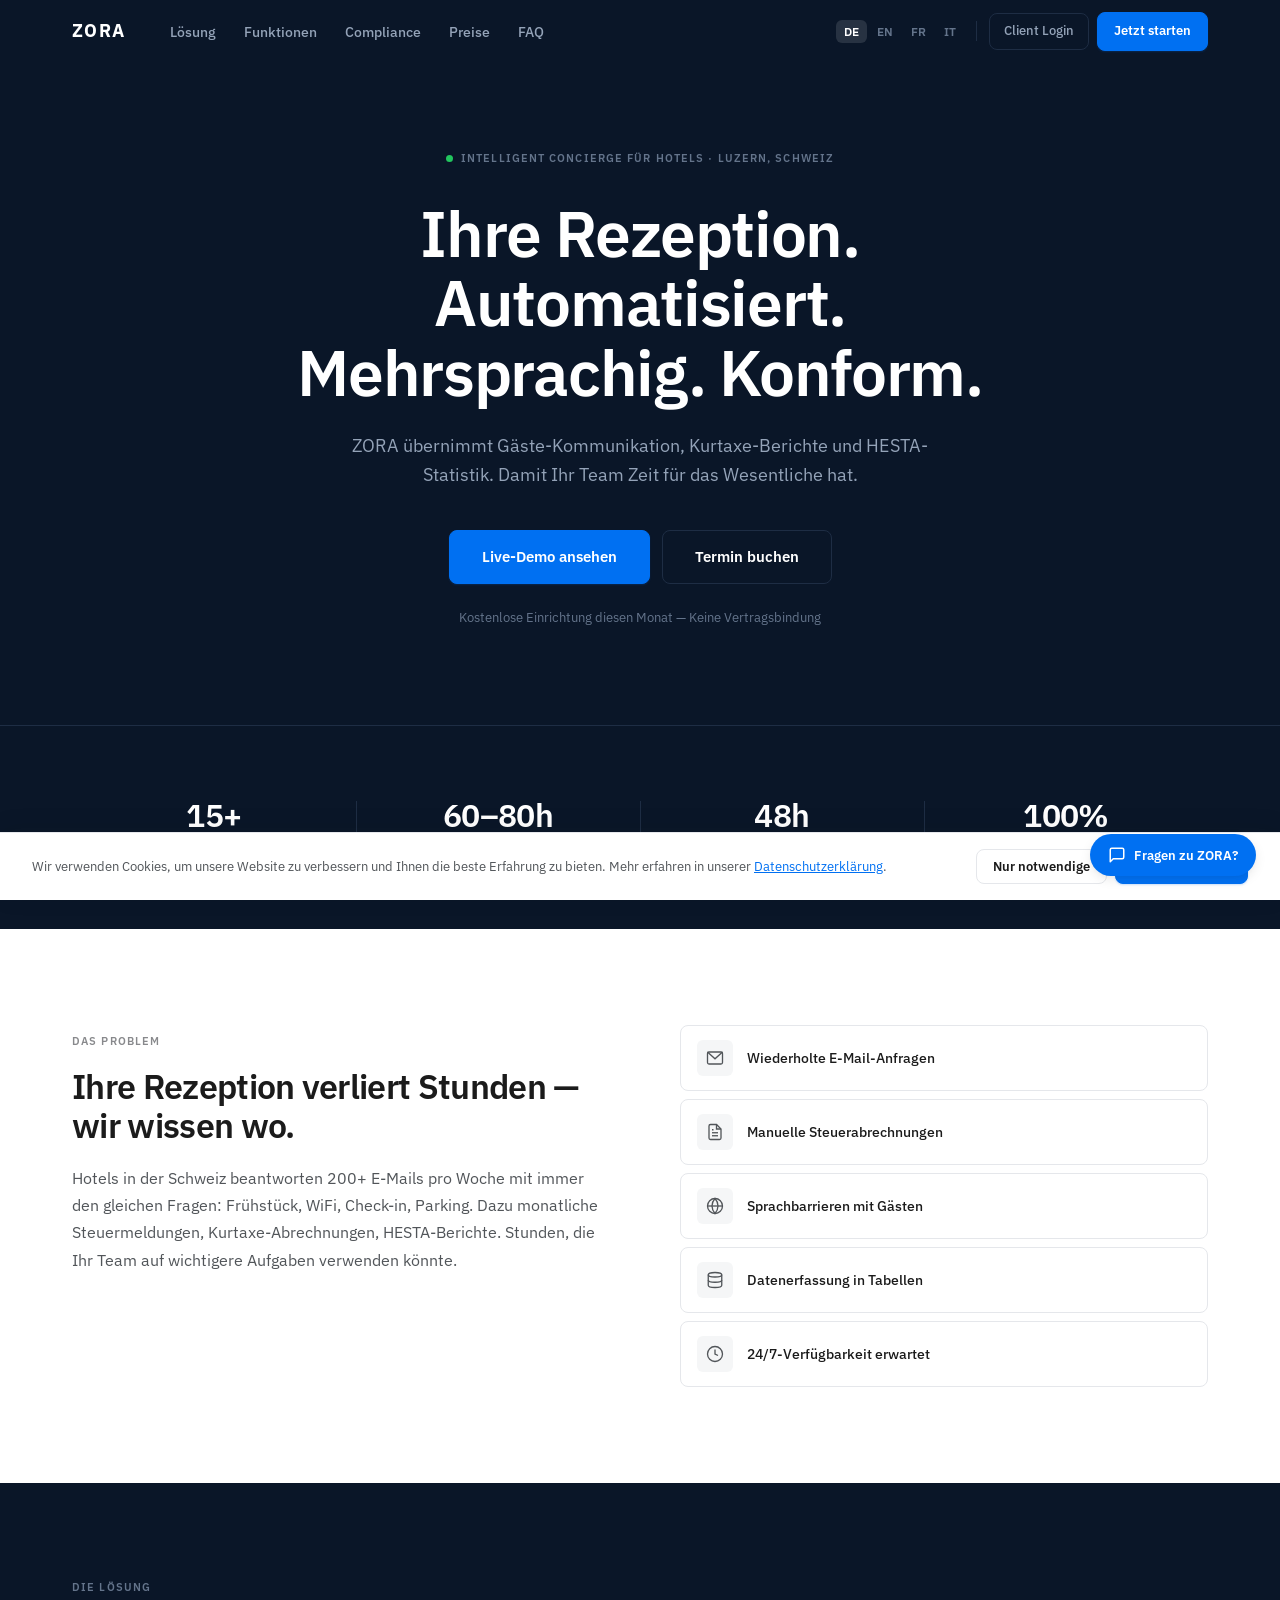
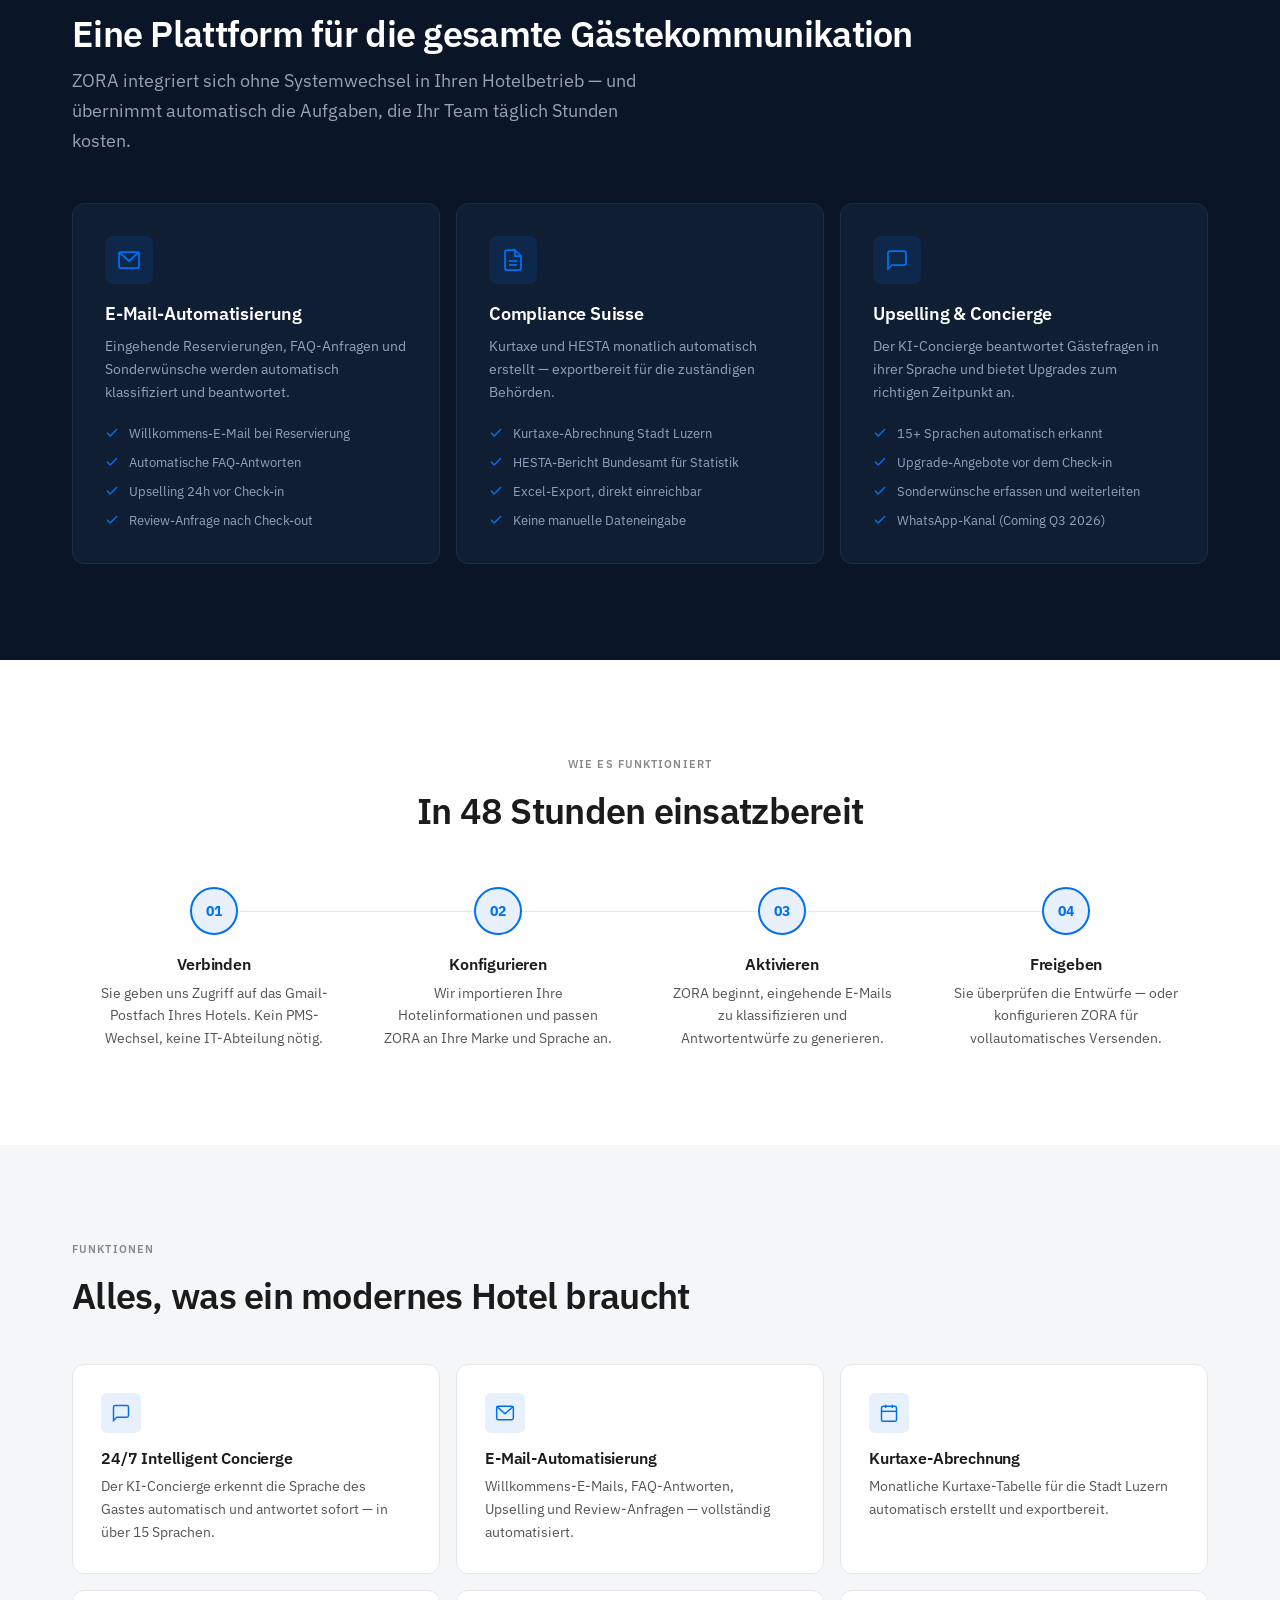
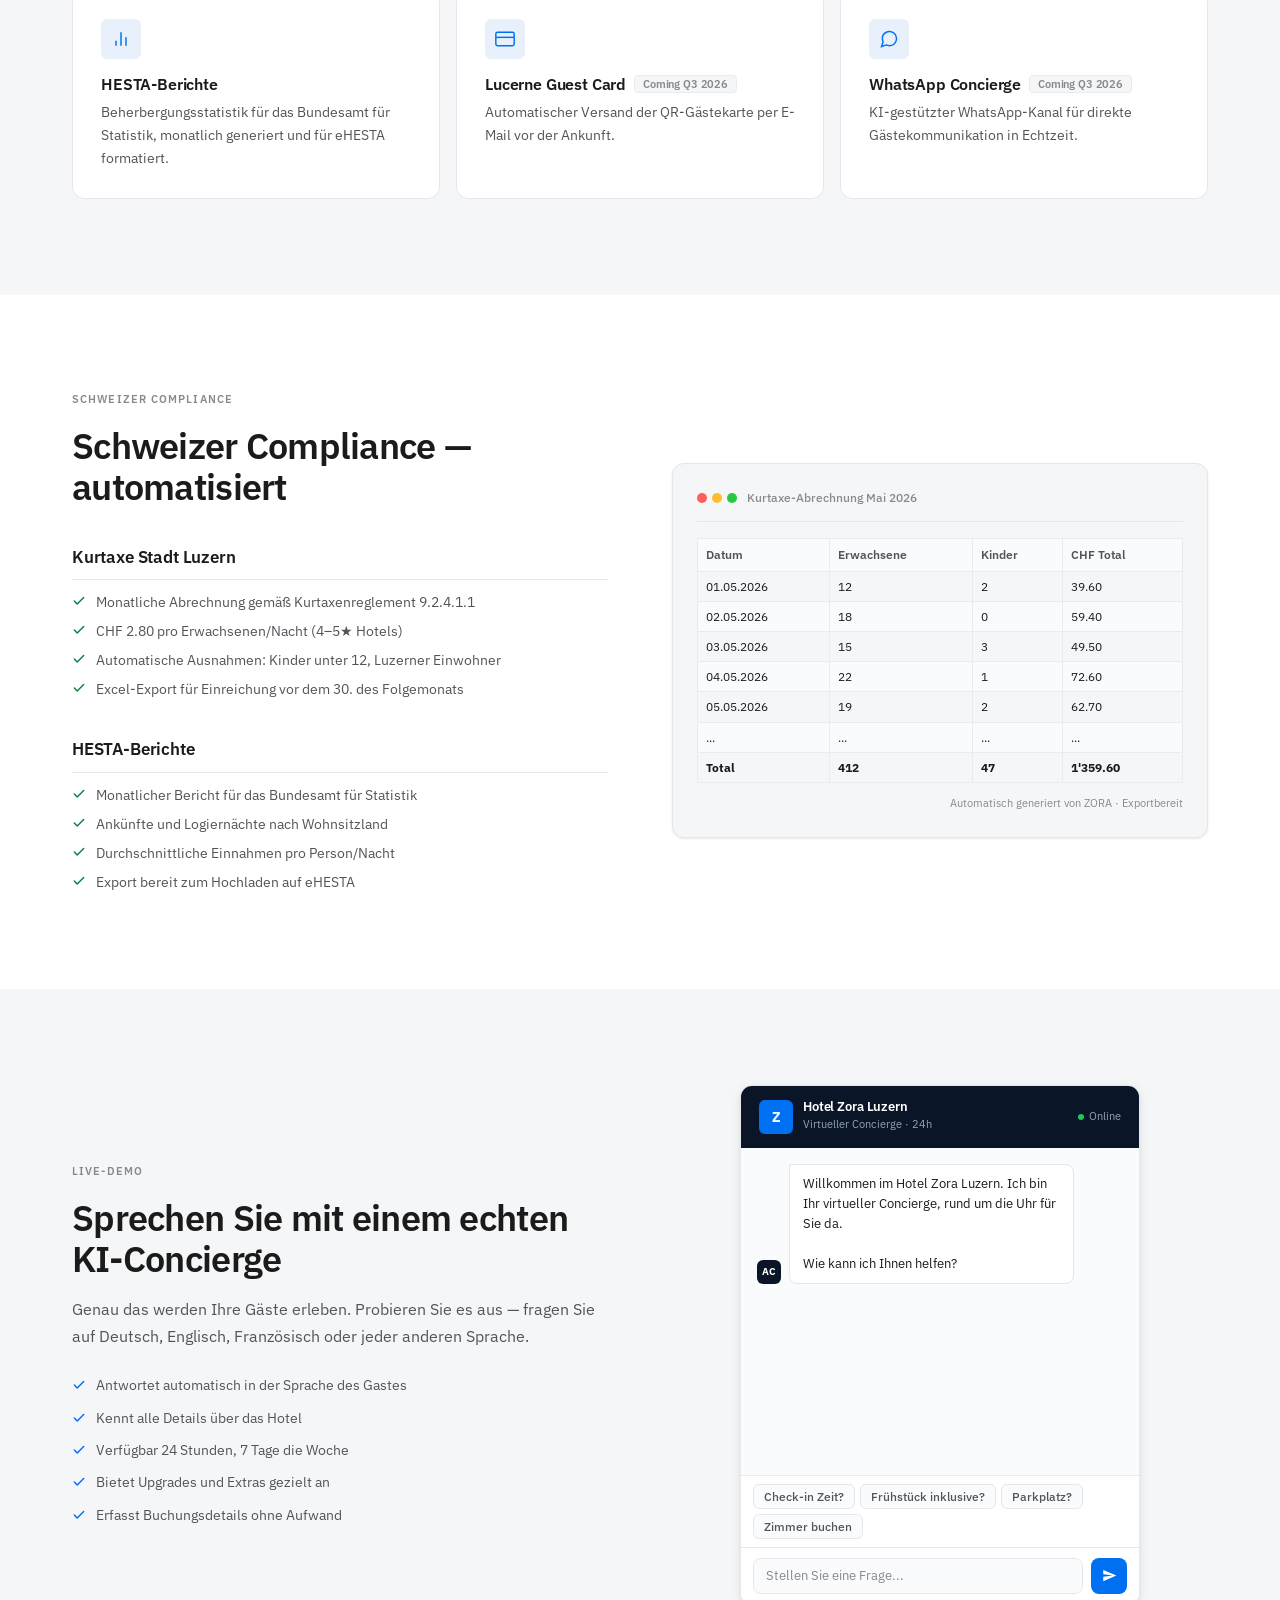
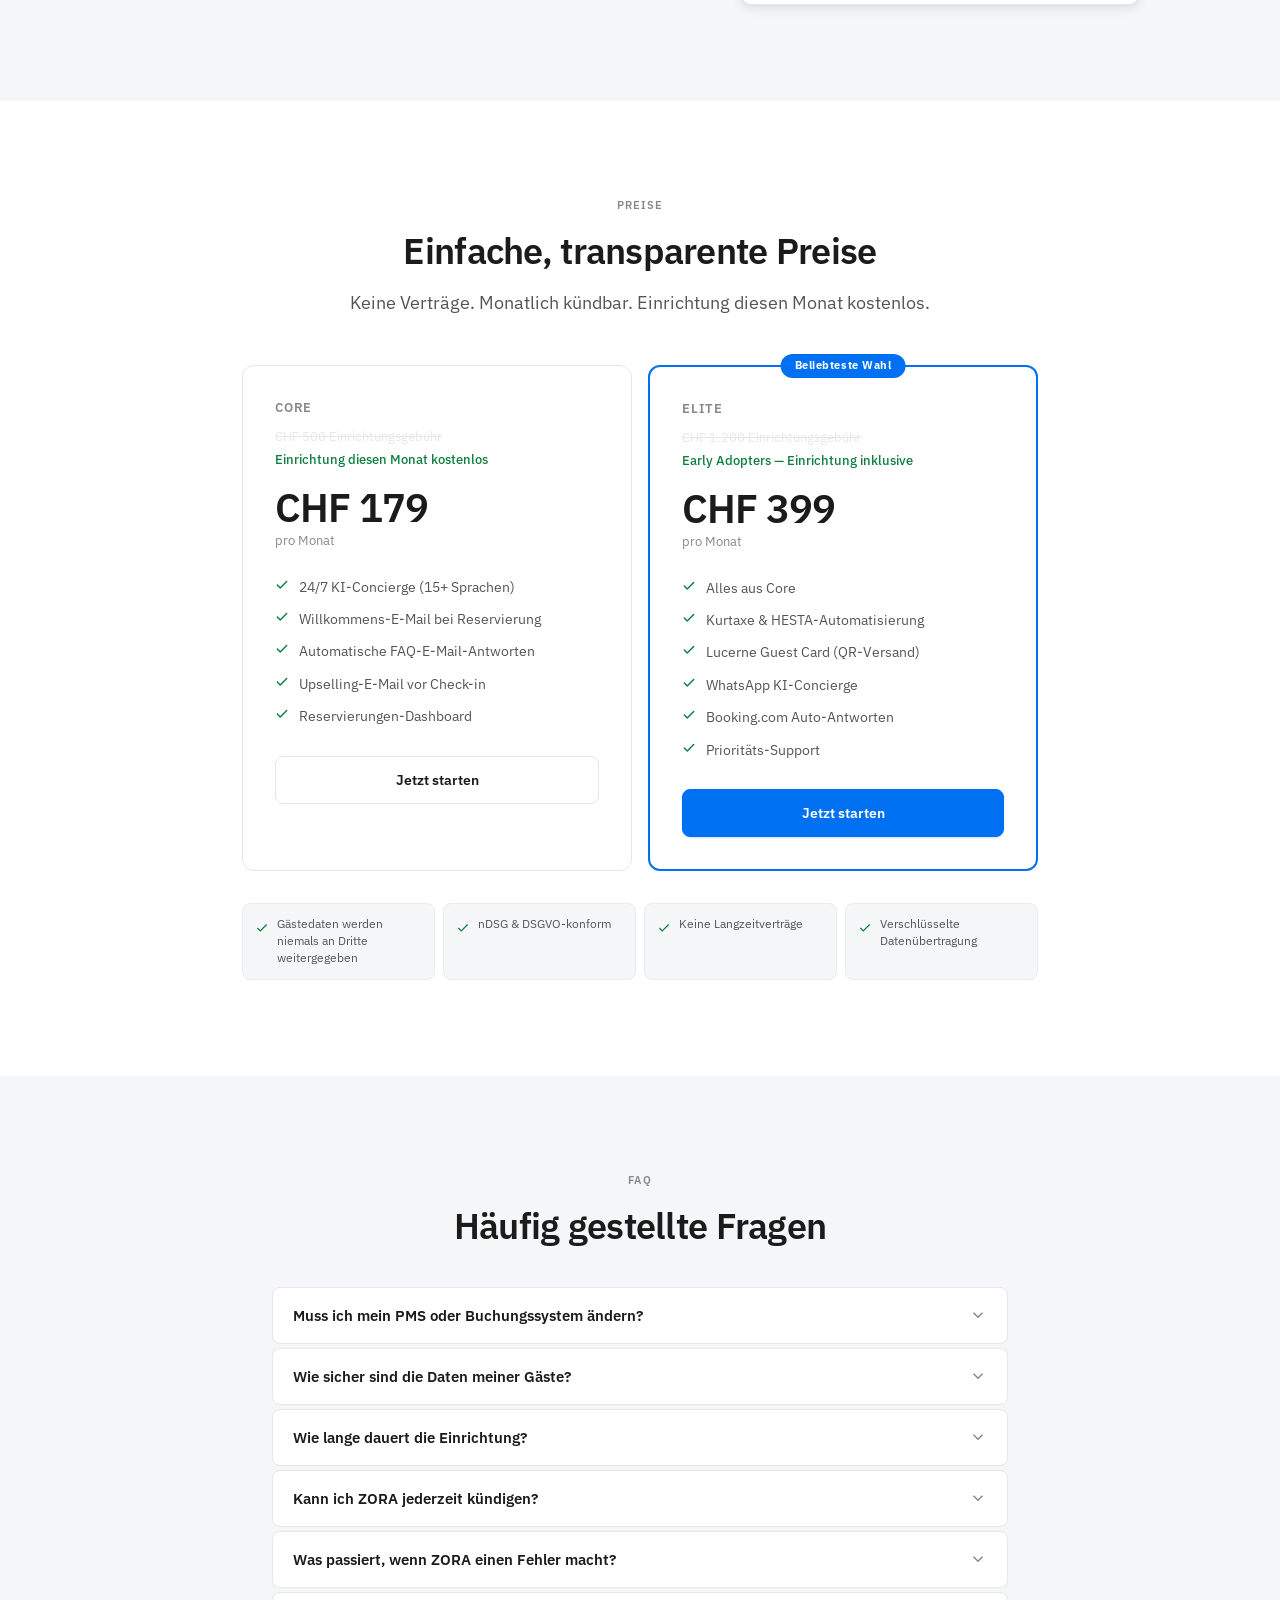
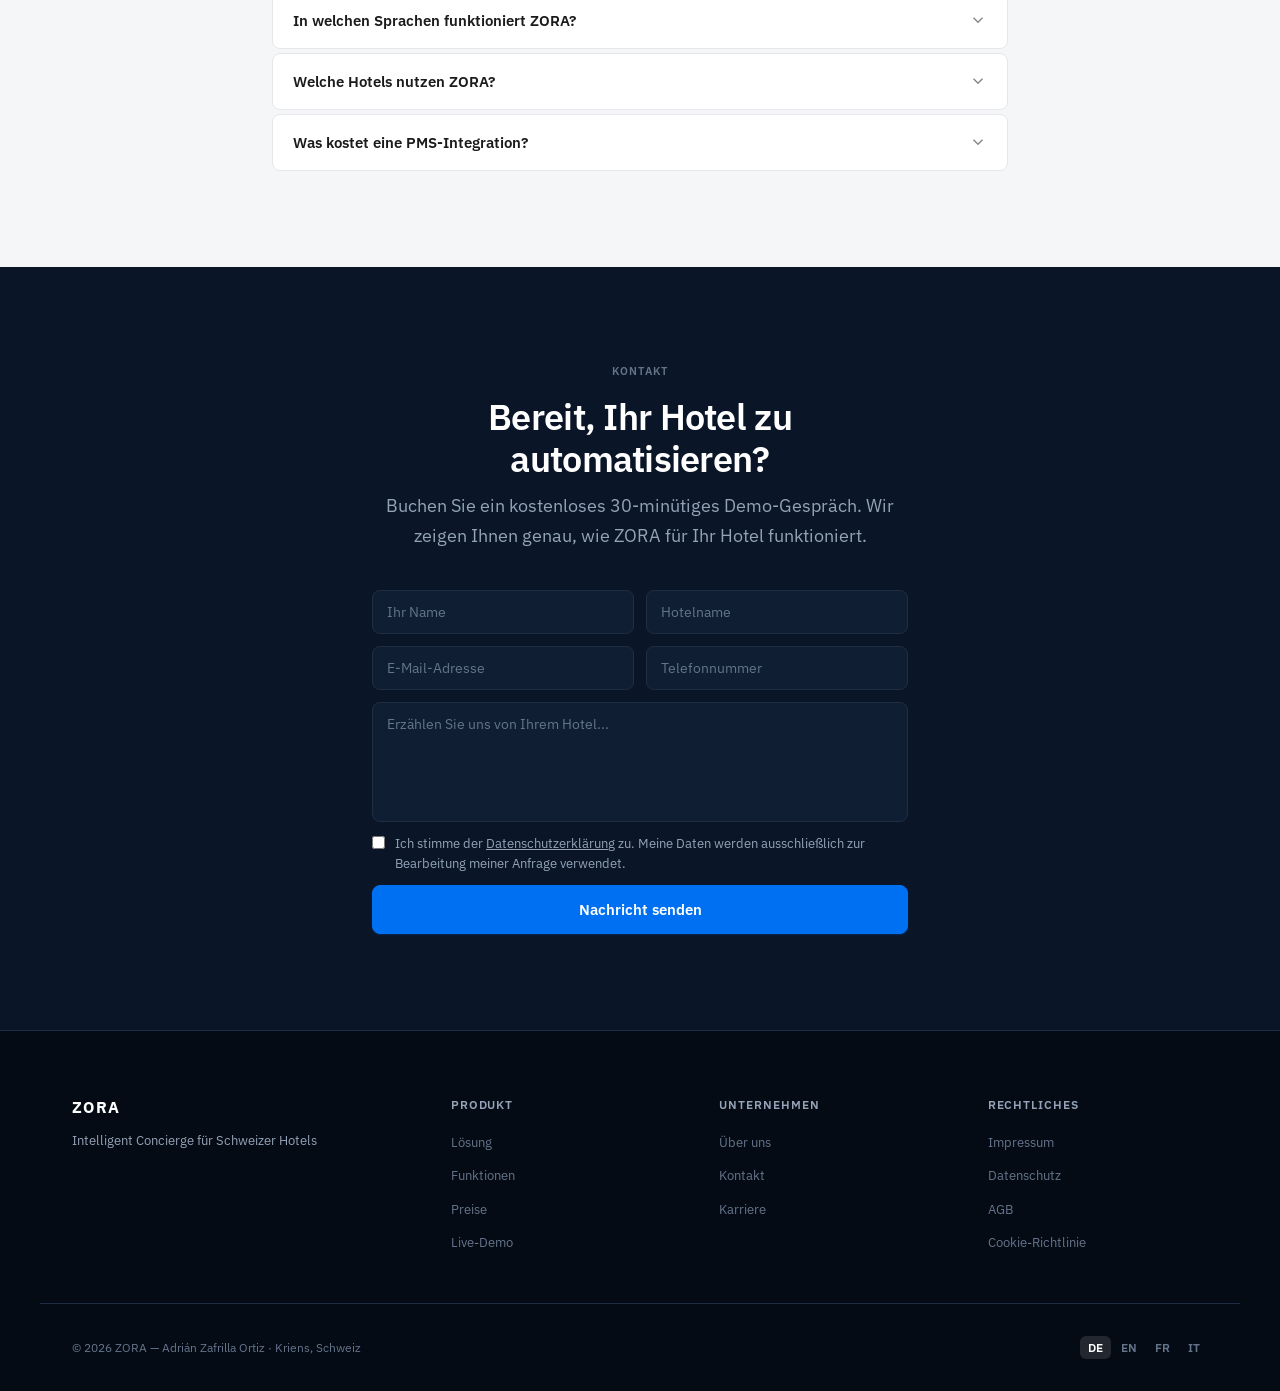
==== commit 5b326431: "feat: floating ZORA chat widget (zora mode) across the site" ====
--- a/index.html
+++ b/index.html
@@ -693,6 +693,35 @@
   </div>
 </div>
 
+<!-- ============================================================ -->
+<!-- ZORA CHAT WIDGET (floating, mode: zora)                      -->
+<!-- ============================================================ -->
+<div id="zora-widget">
+  <div id="zw-panel" role="dialog" aria-label="ZORA product assistant" hidden>
+    <div id="zw-header">
+      <div id="zw-logo" aria-hidden="true">Z</div>
+      <div id="zw-header-info">
+        <h3 data-i18n="widget.title">ZORA Assistent</h3>
+        <p data-i18n="widget.sub">Produktfragen · Antwort in Sekunden</p>
+      </div>
+      <button id="zw-close" aria-label="Close chat">
+        <svg viewBox="0 0 24 24" aria-hidden="true"><line x1="18" y1="6" x2="6" y2="18"/><line x1="6" y1="6" x2="18" y2="18"/></svg>
+      </button>
+    </div>
+    <div id="zw-messages" aria-live="polite" aria-label="Chat messages"></div>
+    <div id="zw-input-area">
+      <input type="text" id="zw-input" data-i18n-placeholder="widget.placeholder" placeholder="Ihre Frage zu ZORA..." aria-label="Chat input" />
+      <button id="zw-send" aria-label="Send message">
+        <svg viewBox="0 0 24 24" aria-hidden="true"><path d="M2.01 21L23 12 2.01 3 2 10l15 2-15 2z"/></svg>
+      </button>
+    </div>
+  </div>
+  <button id="zw-toggle" aria-expanded="false" aria-controls="zw-panel">
+    <svg viewBox="0 0 24 24" aria-hidden="true"><path d="M21 15a2 2 0 0 1-2 2H7l-4 4V5a2 2 0 0 1 2-2h14a2 2 0 0 1 2 2z"/></svg>
+    <span data-i18n="widget.label">Fragen zu ZORA?</span>
+  </button>
+</div>
+
 <script src="app.js"></script>
 </body>
 </html>
--- a/styles.css
+++ b/styles.css
@@ -949,6 +949,145 @@
 #send-btn:hover { background: var(--primary-hover); }
 #send-btn:disabled { background: var(--border-light); cursor: not-allowed; }
 #send-btn svg { width: 15px; height: 15px; fill: white; }
+
+/* ============================================================ */
+/* ZORA CHAT WIDGET (floating)                                  */
+/* ============================================================ */
+#zora-widget {
+  position: fixed;
+  bottom: 24px;
+  right: 24px;
+  z-index: 1100;
+  display: flex;
+  flex-direction: column;
+  align-items: flex-end;
+  gap: 12px;
+}
+#zw-toggle {
+  display: flex;
+  align-items: center;
+  gap: 8px;
+  padding: 12px 18px;
+  background: var(--primary);
+  color: #fff;
+  border: none;
+  border-radius: 999px;
+  font-family: inherit;
+  font-size: 13px;
+  font-weight: 600;
+  cursor: pointer;
+  box-shadow: var(--shadow-elevated);
+  transition: background var(--transition-fast);
+}
+#zw-toggle:hover { background: var(--primary-hover); }
+#zw-toggle:active { background: var(--primary-active); }
+#zw-toggle svg { width: 18px; height: 18px; fill: none; stroke: #fff; stroke-width: 2; stroke-linecap: round; stroke-linejoin: round; flex-shrink: 0; }
+#zw-panel {
+  width: 360px;
+  height: 480px;
+  background: #fff;
+  border: 1px solid var(--border-light);
+  border-radius: var(--radius-lg);
+  box-shadow: var(--shadow-elevated);
+  display: flex;
+  flex-direction: column;
+  overflow: hidden;
+}
+#zw-panel[hidden] { display: none; }
+#zw-header {
+  background: var(--bg-dark);
+  padding: 14px 18px;
+  display: flex;
+  align-items: center;
+  gap: 10px;
+  flex-shrink: 0;
+}
+#zw-logo {
+  width: 34px;
+  height: 34px;
+  background: var(--primary);
+  border-radius: var(--radius-sm);
+  display: flex;
+  align-items: center;
+  justify-content: center;
+  font-size: 14px;
+  font-weight: 700;
+  color: #fff;
+  flex-shrink: 0;
+}
+#zw-header-info { flex: 1; }
+#zw-header-info h3 { font-size: 13px; font-weight: 600; color: #fff; }
+#zw-header-info p { font-size: 11px; color: var(--text-on-dark-secondary); margin-top: 1px; }
+#zw-close {
+  background: transparent;
+  border: none;
+  padding: 4px;
+  cursor: pointer;
+  display: flex;
+  align-items: center;
+  justify-content: center;
+  border-radius: var(--radius-sm);
+  transition: background var(--transition-fast);
+}
+#zw-close:hover { background: rgba(255,255,255,0.08); }
+#zw-close svg { width: 16px; height: 16px; fill: none; stroke: var(--text-on-dark-secondary); stroke-width: 2; stroke-linecap: round; }
+#zw-messages {
+  flex: 1;
+  overflow-y: auto;
+  padding: 16px;
+  display: flex;
+  flex-direction: column;
+  gap: 10px;
+  background: var(--bg-subtle);
+}
+#zw-input-area {
+  padding: 10px 12px;
+  border-top: 1px solid var(--border-light);
+  display: flex;
+  gap: 8px;
+  background: #fff;
+  flex-shrink: 0;
+}
+#zw-input {
+  flex: 1;
+  border: 1px solid var(--border-light);
+  border-radius: var(--radius-md);
+  padding: 8px 12px;
+  font-size: 13px;
+  font-family: inherit;
+  outline: none;
+  color: var(--text-primary);
+  background: var(--bg-subtle);
+  transition: border-color var(--transition-fast);
+}
+#zw-input:focus { border-color: var(--primary); }
+#zw-input::placeholder { color: var(--text-muted); }
+#zw-send {
+  width: 36px;
+  height: 36px;
+  background: var(--primary);
+  border: none;
+  border-radius: var(--radius-md);
+  cursor: pointer;
+  display: flex;
+  align-items: center;
+  justify-content: center;
+  flex-shrink: 0;
+  transition: background var(--transition-fast);
+}
+#zw-send:hover { background: var(--primary-hover); }
+#zw-send:disabled { background: var(--border-light); cursor: not-allowed; }
+#zw-send svg { width: 15px; height: 15px; fill: white; }
+
+@media (max-width: 480px) {
+  #zora-widget { bottom: 16px; right: 16px; }
+  #zw-panel {
+    width: calc(100vw - 32px);
+    height: min(480px, calc(100dvh - 140px));
+  }
+  #zw-toggle span { display: none; }
+  #zw-toggle { padding: 14px; }
+}
 
 /* ============================================================ */
 /* PRICING                                                      */
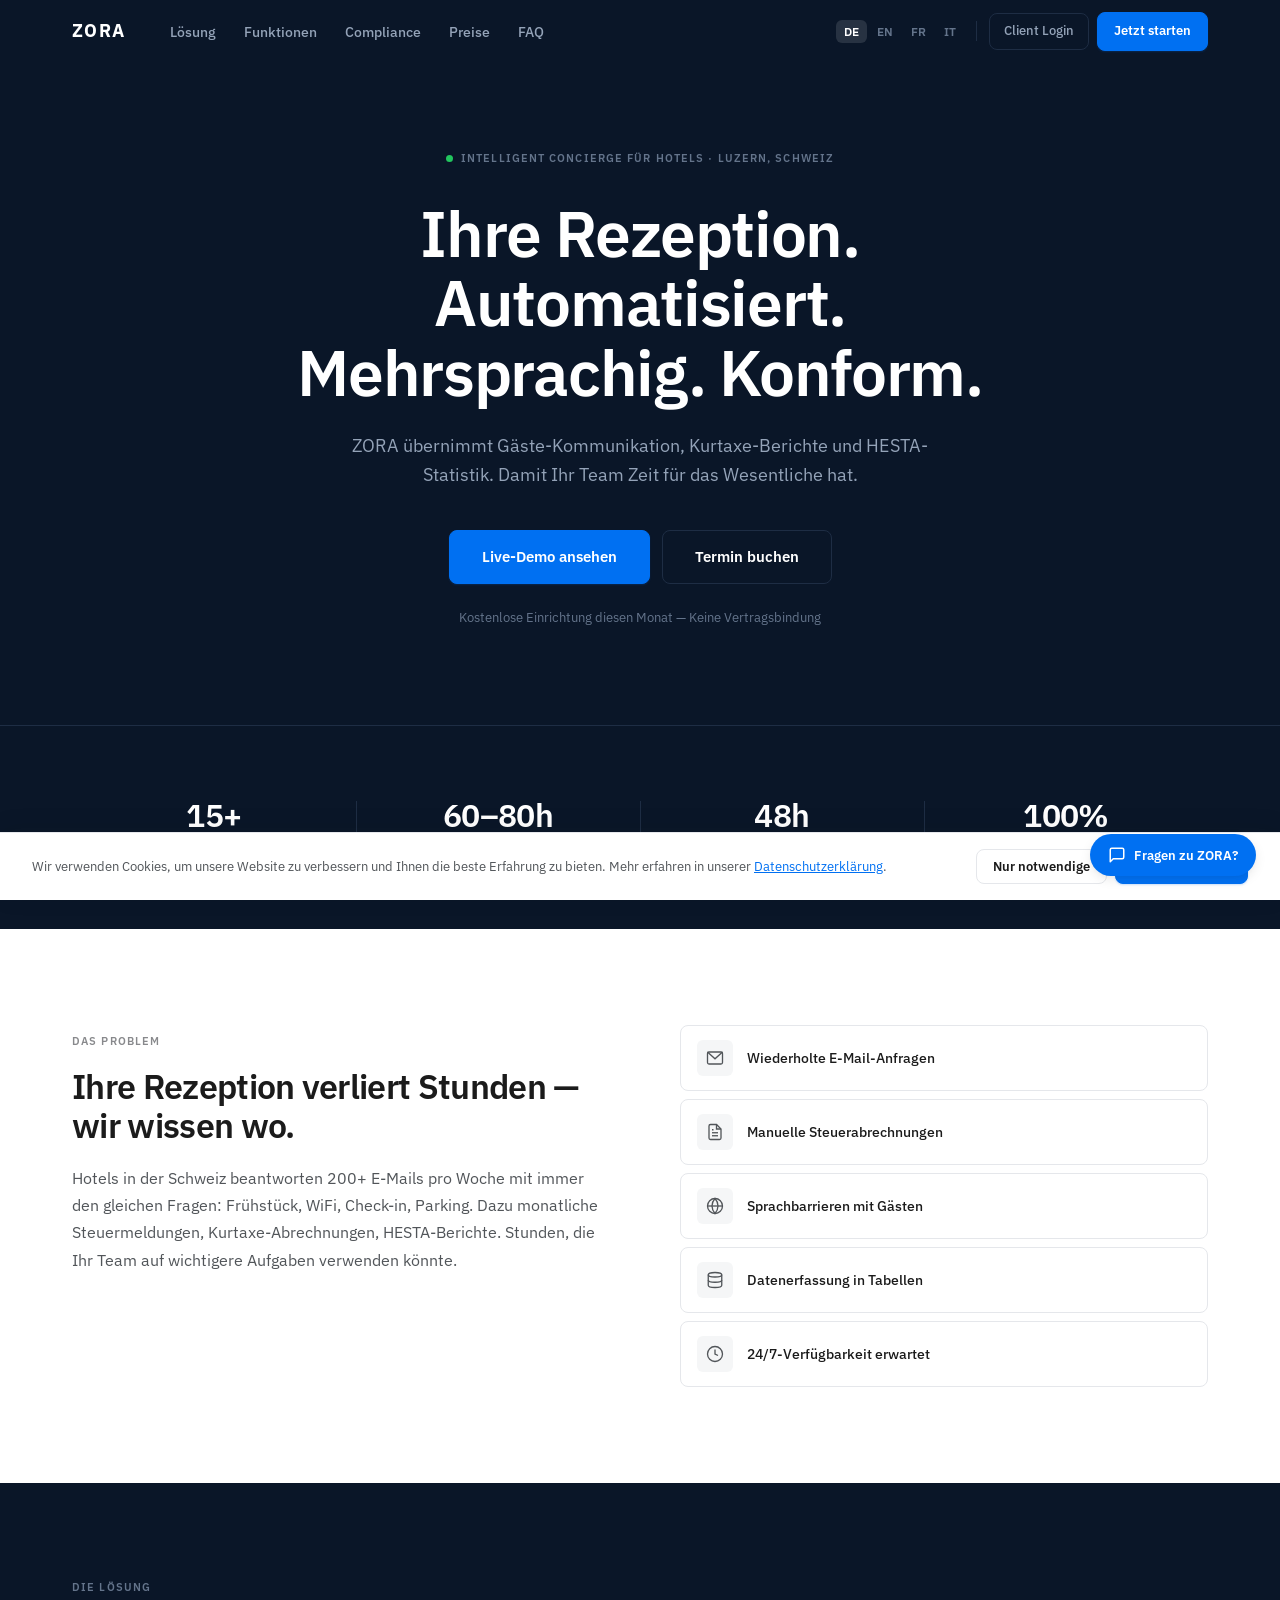
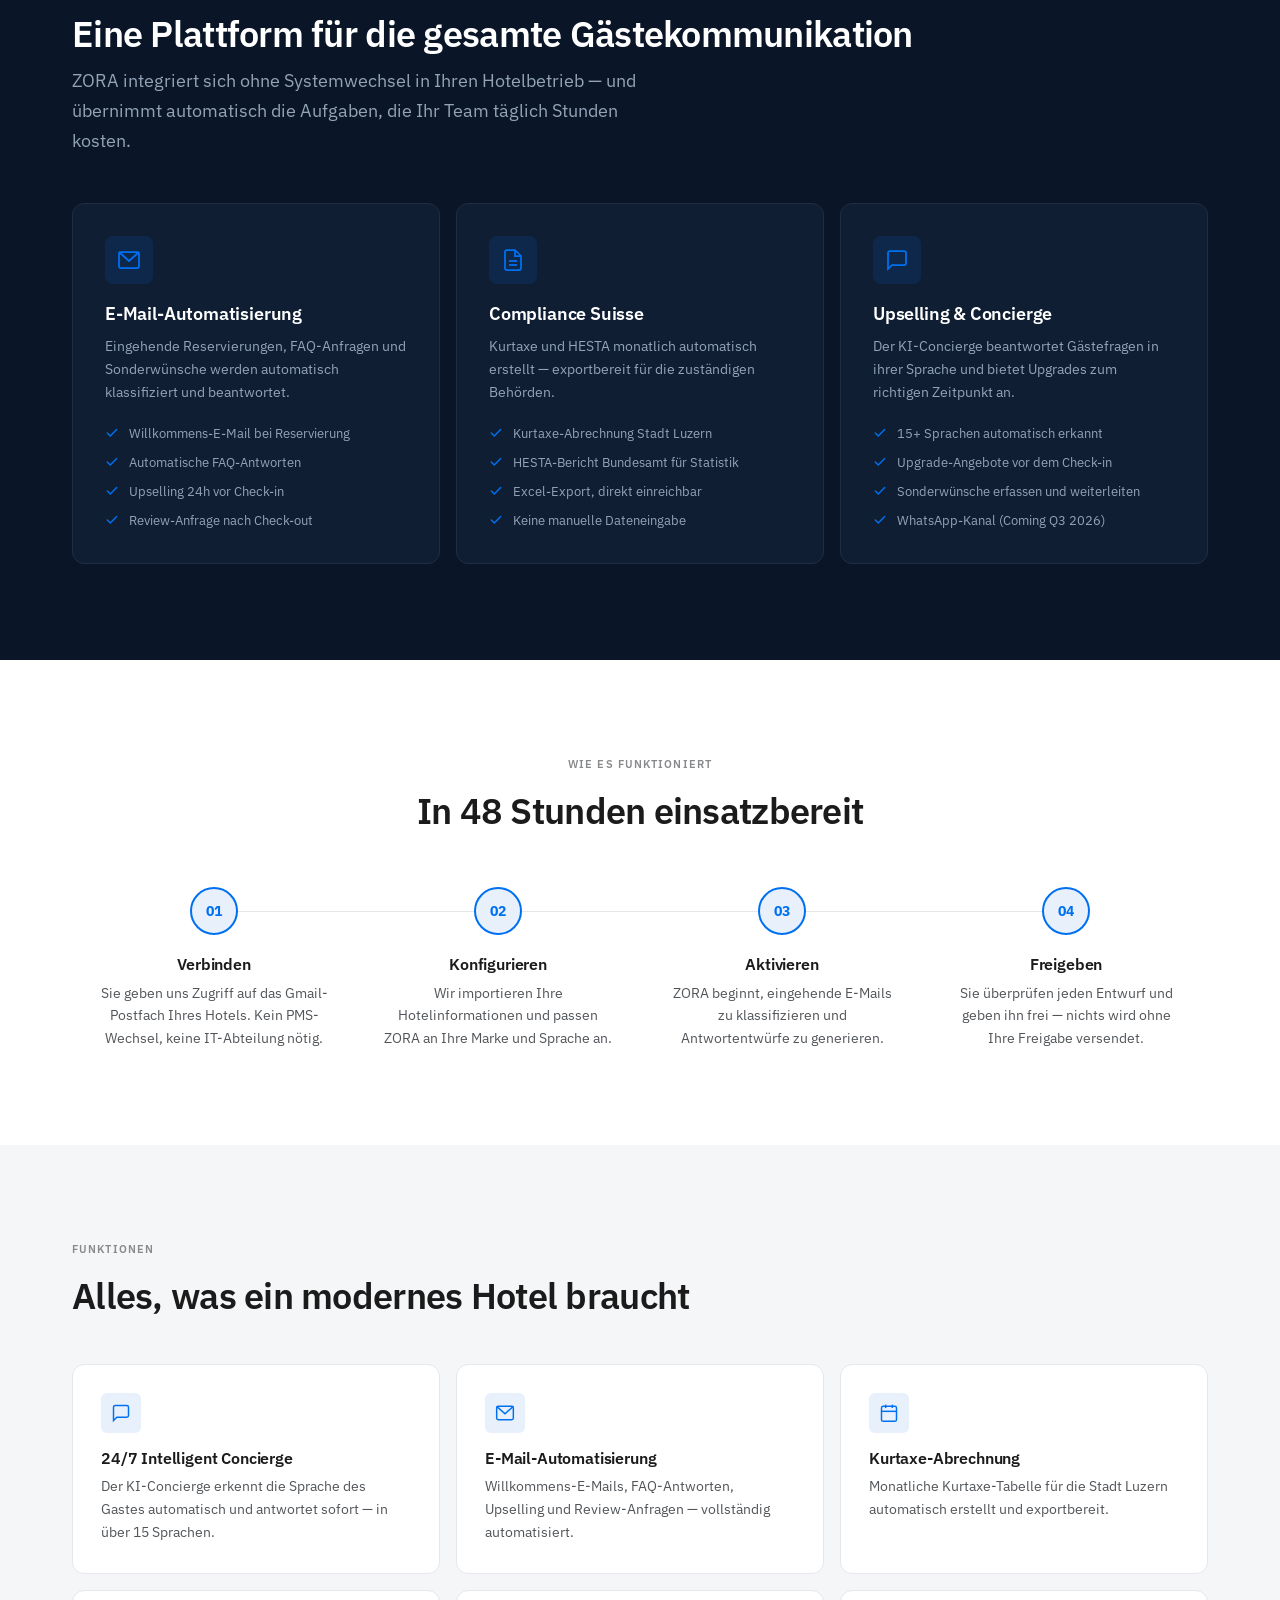
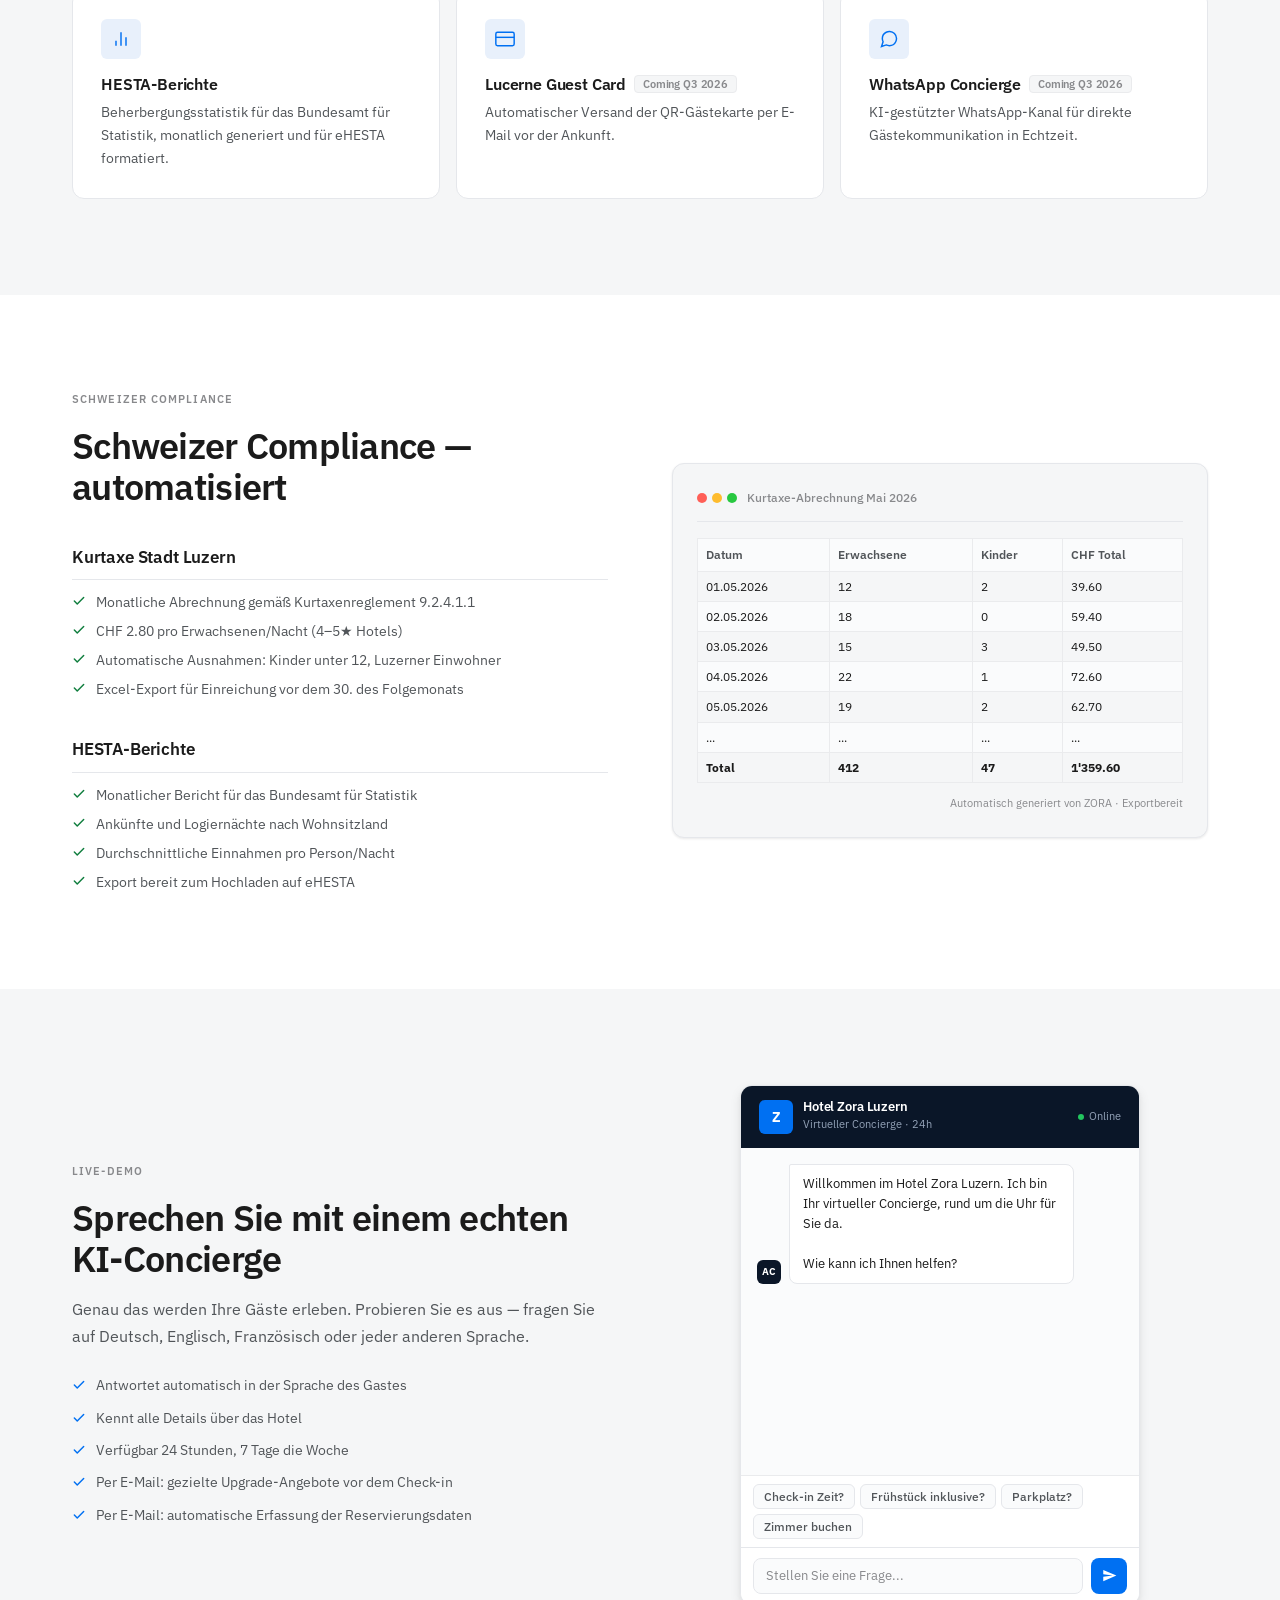
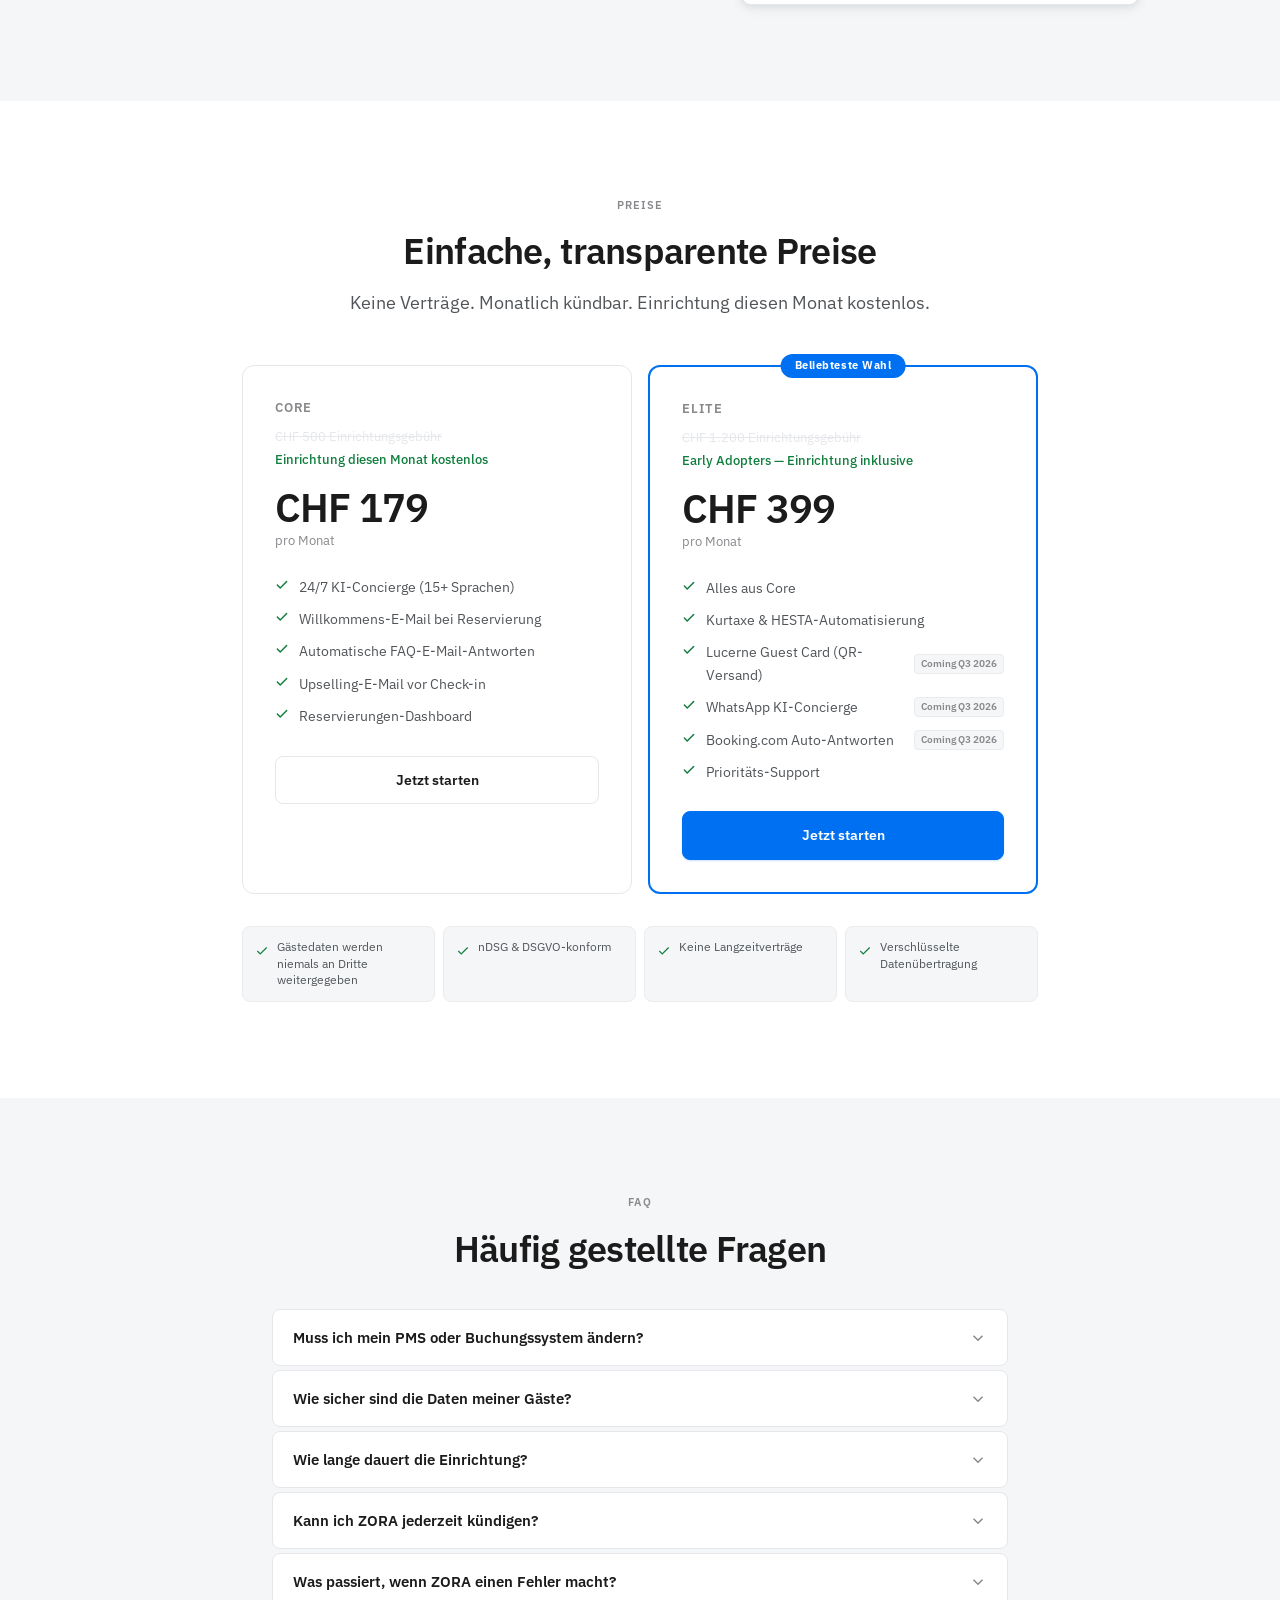
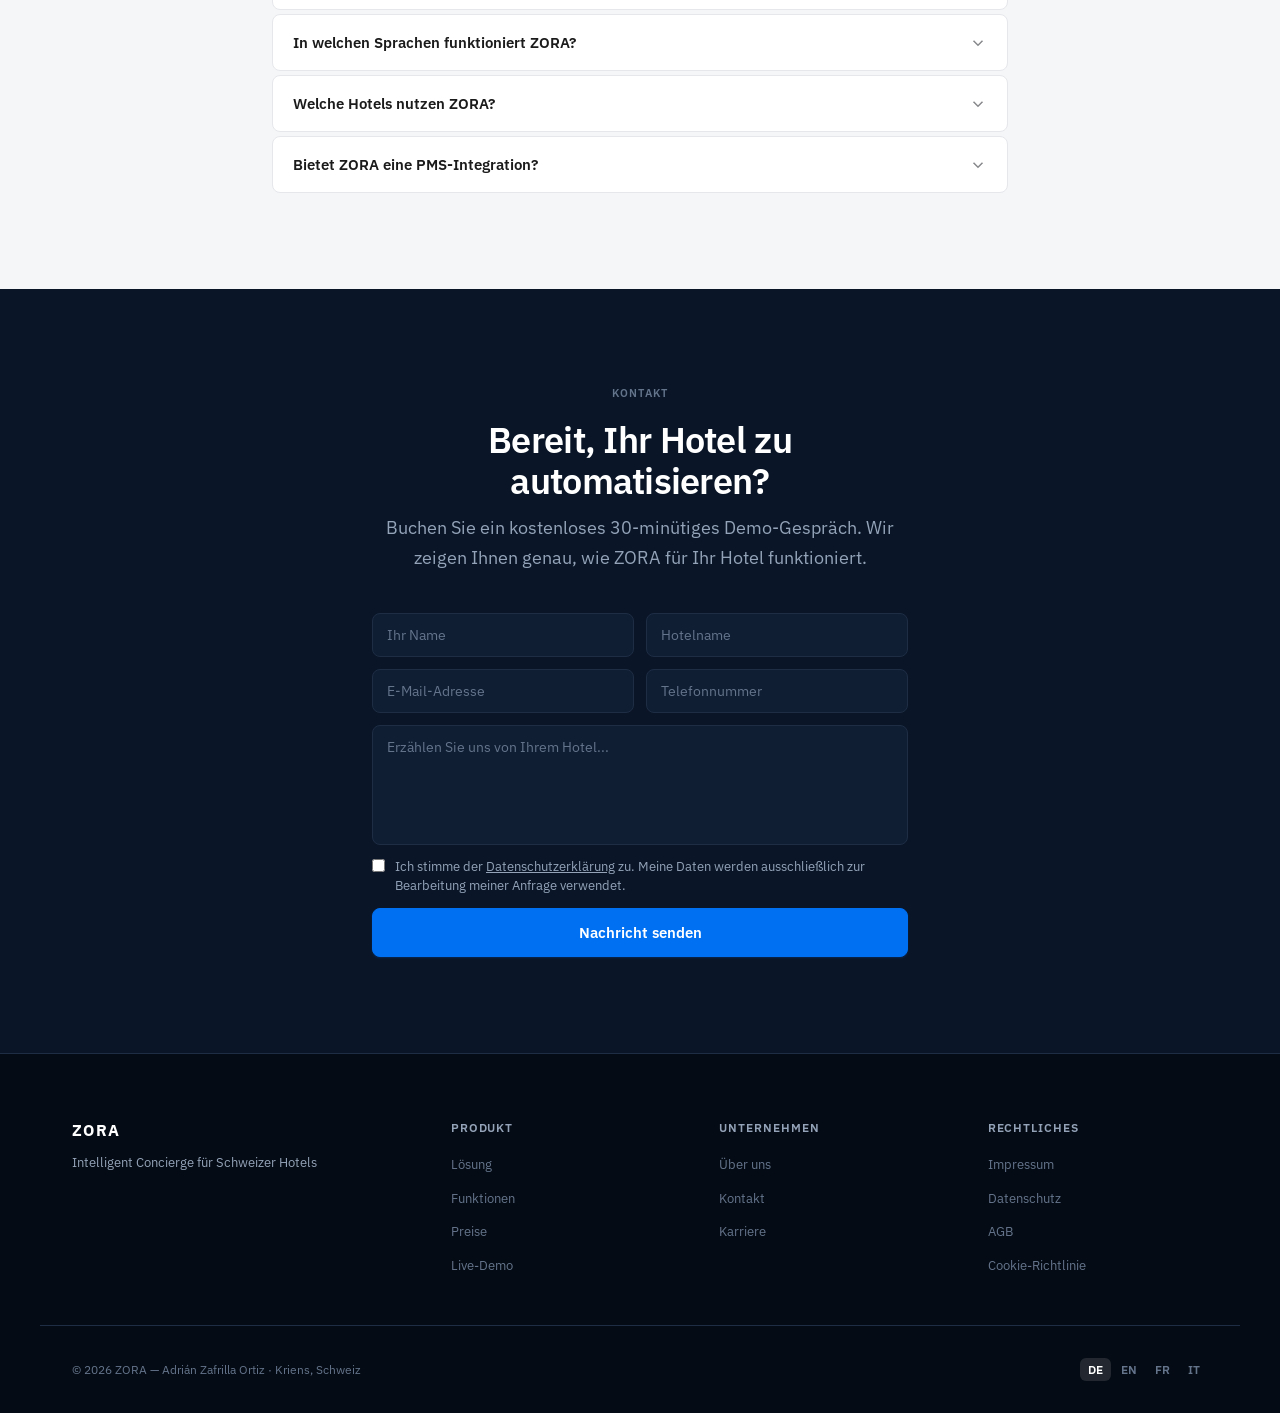
==== commit f135ca30: "fix(web): mark non-existent Elite features coming soon, reinforce human approval, honest PMS/pilots " ====
--- a/index.html
+++ b/index.html
@@ -245,7 +245,7 @@
     <div class="step-item">
       <div class="step-number" aria-hidden="true" data-i18n="step.4.num">04</div>
       <h4 data-i18n="step.4.title">Freigeben</h4>
-      <p data-i18n="step.4.desc">Sie überprüfen die Entwürfe — oder konfigurieren ZORA für vollautomatisches Versenden.</p>
+      <p data-i18n="step.4.desc">Sie überprüfen jeden Entwurf und geben ihn frei — nichts wird ohne Ihre Freigabe versendet.</p>
     </div>
   </div>
 </section>
@@ -392,8 +392,8 @@
         <li data-i18n="demo.f1">Antwortet automatisch in der Sprache des Gastes</li>
         <li data-i18n="demo.f2">Kennt alle Details über das Hotel</li>
         <li data-i18n="demo.f3">Verfügbar 24 Stunden, 7 Tage die Woche</li>
-        <li data-i18n="demo.f4">Bietet Upgrades und Extras gezielt an</li>
-        <li data-i18n="demo.f5">Erfasst Buchungsdetails ohne Aufwand</li>
+        <li data-i18n="demo.f4">Per E-Mail: gezielte Upgrade-Angebote vor dem Check-in</li>
+        <li data-i18n="demo.f5">Per E-Mail: automatische Erfassung der Reservierungsdaten</li>
       </ul>
     </div>
 
@@ -467,9 +467,9 @@
       <ul class="pricing-features">
         <li data-i18n="plan.elite.f1">Alles aus Core</li>
         <li data-i18n="plan.elite.f2">Kurtaxe &amp; HESTA-Automatisierung</li>
-        <li data-i18n="plan.elite.f3">Lucerne Guest Card (QR-Versand)</li>
-        <li data-i18n="plan.elite.f4">WhatsApp KI-Concierge</li>
-        <li data-i18n="plan.elite.f5">Booking.com Auto-Antworten</li>
+        <li><span data-i18n="plan.elite.f3">Lucerne Guest Card (QR-Versand)</span> <span class="badge-soon badge-soon-sm" data-i18n="badge.soon">Coming Q3 2026</span></li>
+        <li><span data-i18n="plan.elite.f4">WhatsApp KI-Concierge</span> <span class="badge-soon badge-soon-sm" data-i18n="badge.soon">Coming Q3 2026</span></li>
+        <li><span data-i18n="plan.elite.f5">Booking.com Auto-Antworten</span> <span class="badge-soon badge-soon-sm" data-i18n="badge.soon">Coming Q3 2026</span></li>
         <li data-i18n="plan.elite.f6">Prioritäts-Support</li>
       </ul>
       <a href="#contact" class="btn btn-primary btn-full" data-i18n="plan.elite.cta">Jetzt starten</a>
@@ -562,7 +562,7 @@
         <span class="faq-chevron" aria-hidden="true"><svg viewBox="0 0 24 24"><polyline points="6 9 12 15 18 9"/></svg></span>
       </button>
       <div class="faq-answer" role="region">
-        <div class="faq-answer-inner" data-i18n="faq.a5">ZORA generiert Entwürfe — Sie behalten immer die finale Kontrolle.</div>
+        <div class="faq-answer-inner" data-i18n="faq.a5">ZORA generiert Entwürfe — Sie behalten immer die finale Kontrolle. Jede Antwort wird von Ihrem Team geprüft und freigegeben, bevor sie versendet wird. Nichts verlässt das Haus ohne Ihre Freigabe.</div>
       </div>
     </div>
 
@@ -582,17 +582,17 @@
         <span class="faq-chevron" aria-hidden="true"><svg viewBox="0 0 24 24"><polyline points="6 9 12 15 18 9"/></svg></span>
       </button>
       <div class="faq-answer" role="region">
-        <div class="faq-answer-inner" data-i18n="faq.a7">ZORA wurde speziell für 3–5★-Hotels in der Schweiz entwickelt.</div>
+        <div class="faq-answer-inner" data-i18n="faq.a7">ZORA wurde speziell für 3–5★-Hotels in der Schweiz entwickelt. Wir bereiten gerade die ersten Pilotprojekte in Luzern vor und freuen uns auf weitere Partnerschaften.</div>
       </div>
     </div>
 
     <div class="faq-item" role="listitem">
       <button class="faq-question" aria-expanded="false">
-        <span data-i18n="faq.q8">Was kostet eine Integration mit meinem PMS?</span>
+        <span data-i18n="faq.q8">Bietet ZORA eine PMS-Integration?</span>
         <span class="faq-chevron" aria-hidden="true"><svg viewBox="0 0 24 24"><polyline points="6 9 12 15 18 9"/></svg></span>
       </button>
       <div class="faq-answer" role="region">
-        <div class="faq-answer-inner" data-i18n="faq.a8">Kontaktieren Sie uns für ein individuelles Angebot.</div>
+        <div class="faq-answer-inner" data-i18n="faq.a8">Eine PMS-Integration (z. B. Mews, Apaleo oder Protel) steht auf unserer Roadmap. Wenn Ihr PMS für Sie Priorität hat, kontaktieren Sie uns — wir melden uns, sobald die Integration verfügbar ist.</div>
       </div>
     </div>
 
--- a/styles.css
+++ b/styles.css
@@ -661,6 +661,14 @@
   color: var(--text-muted);
   border: 1px solid var(--border-subtle);
   white-space: nowrap;
+}
+
+/* Compact variant for pricing feature lists */
+.badge-soon-sm {
+  padding: 1px 6px;
+  font-size: 10px;
+  margin-left: auto;
+  align-self: center;
 }
 
 /* ============================================================ */
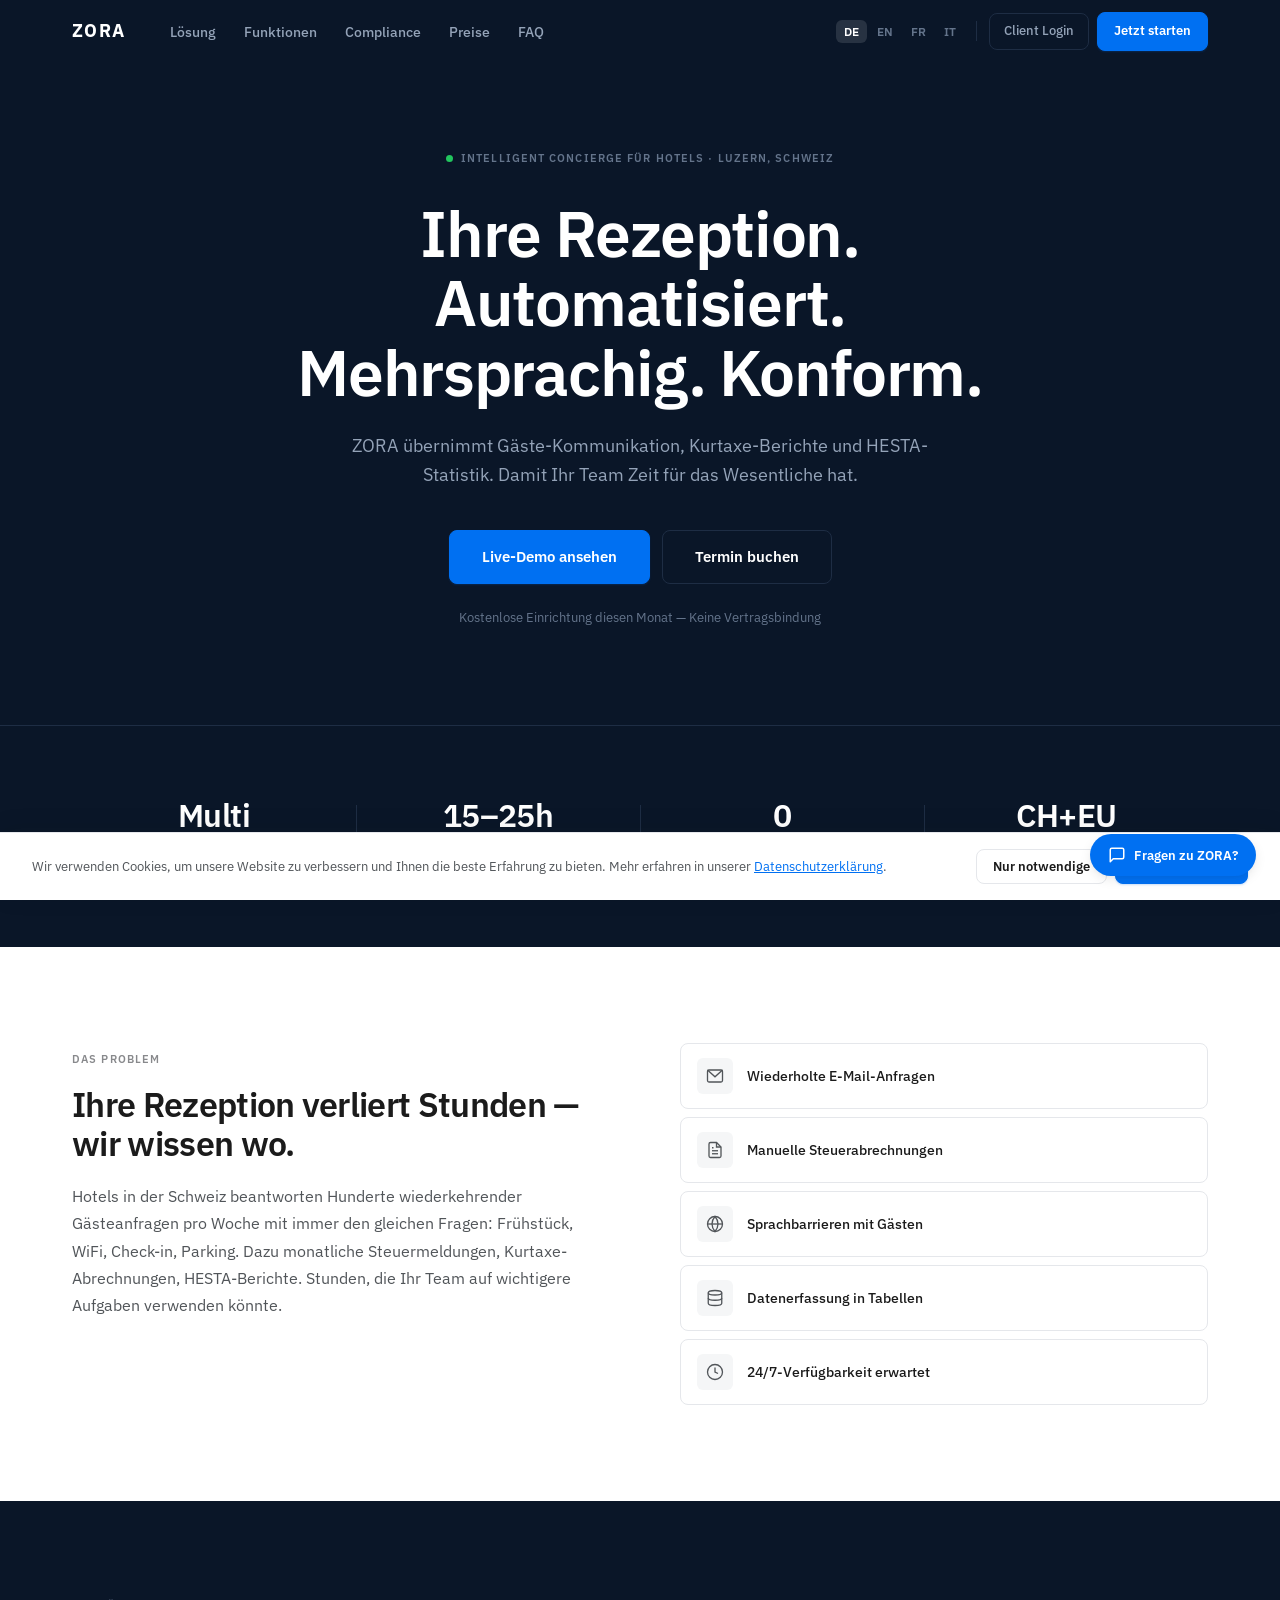
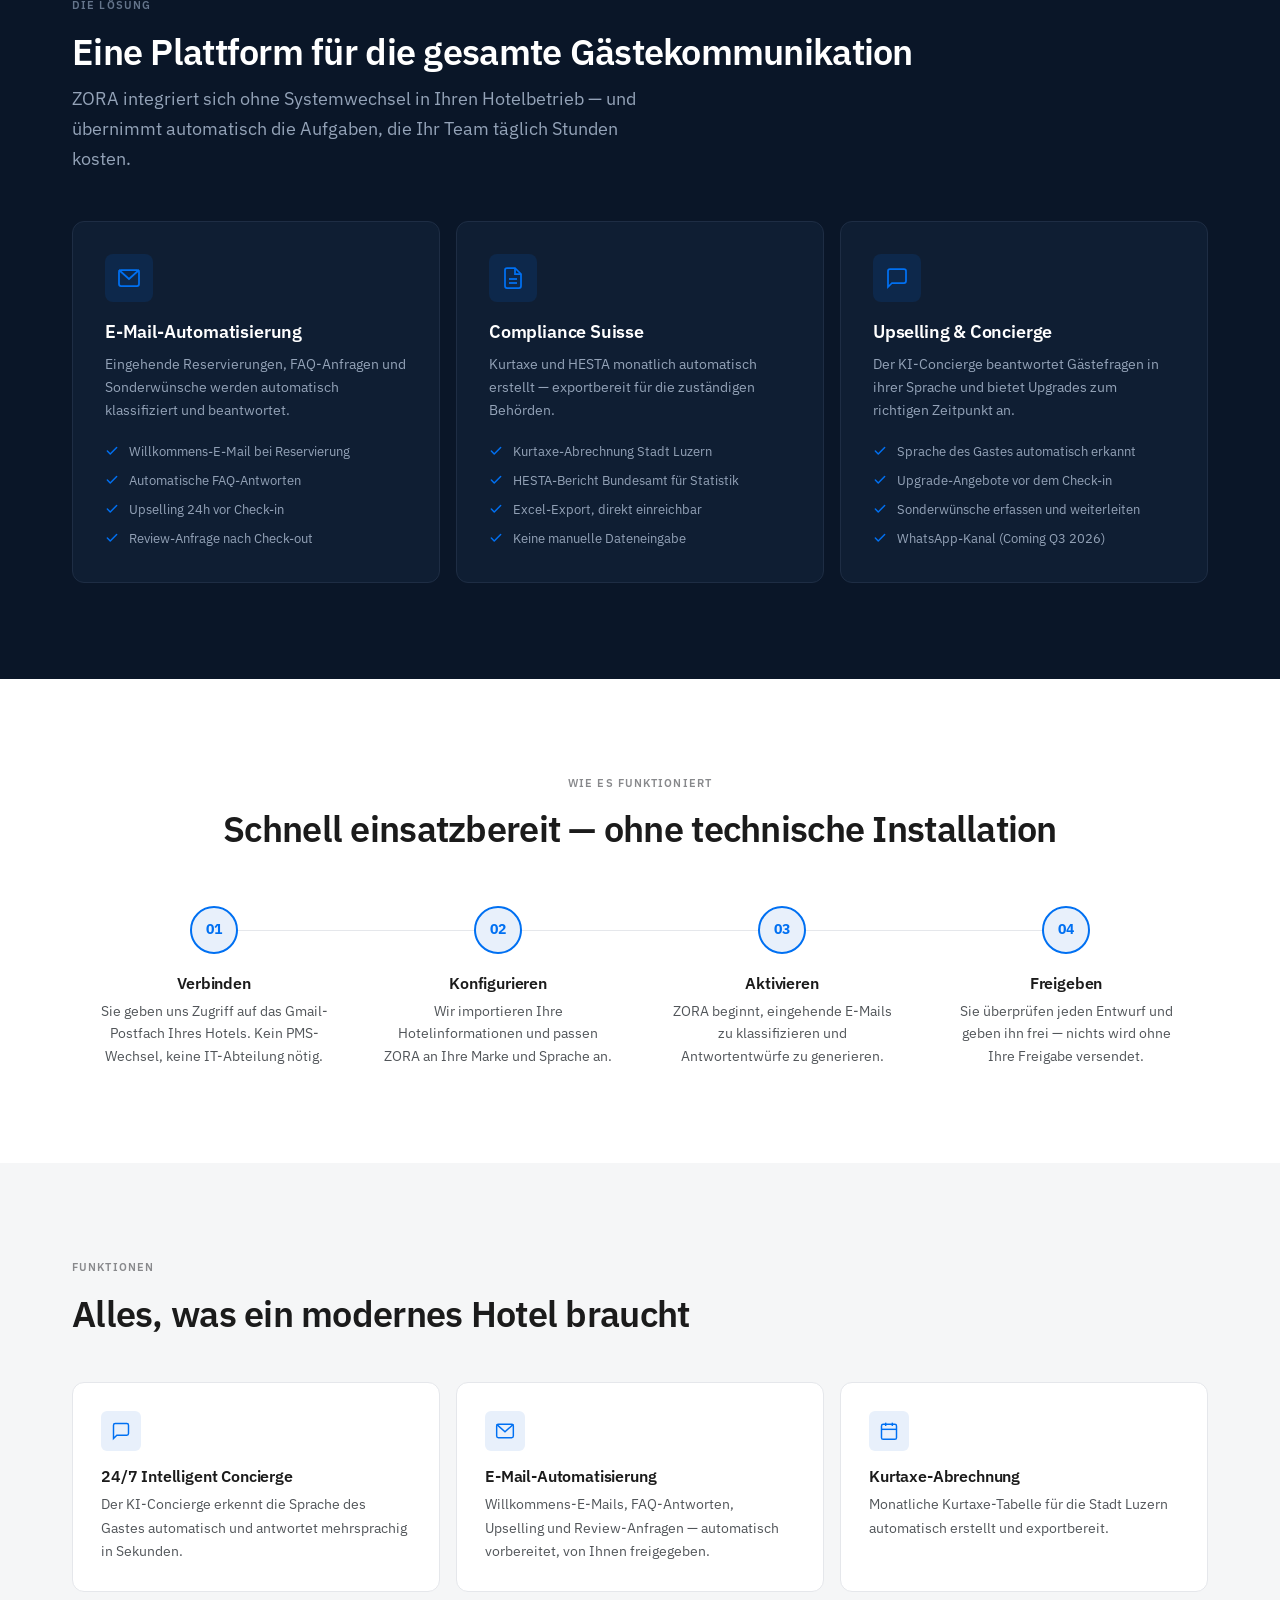
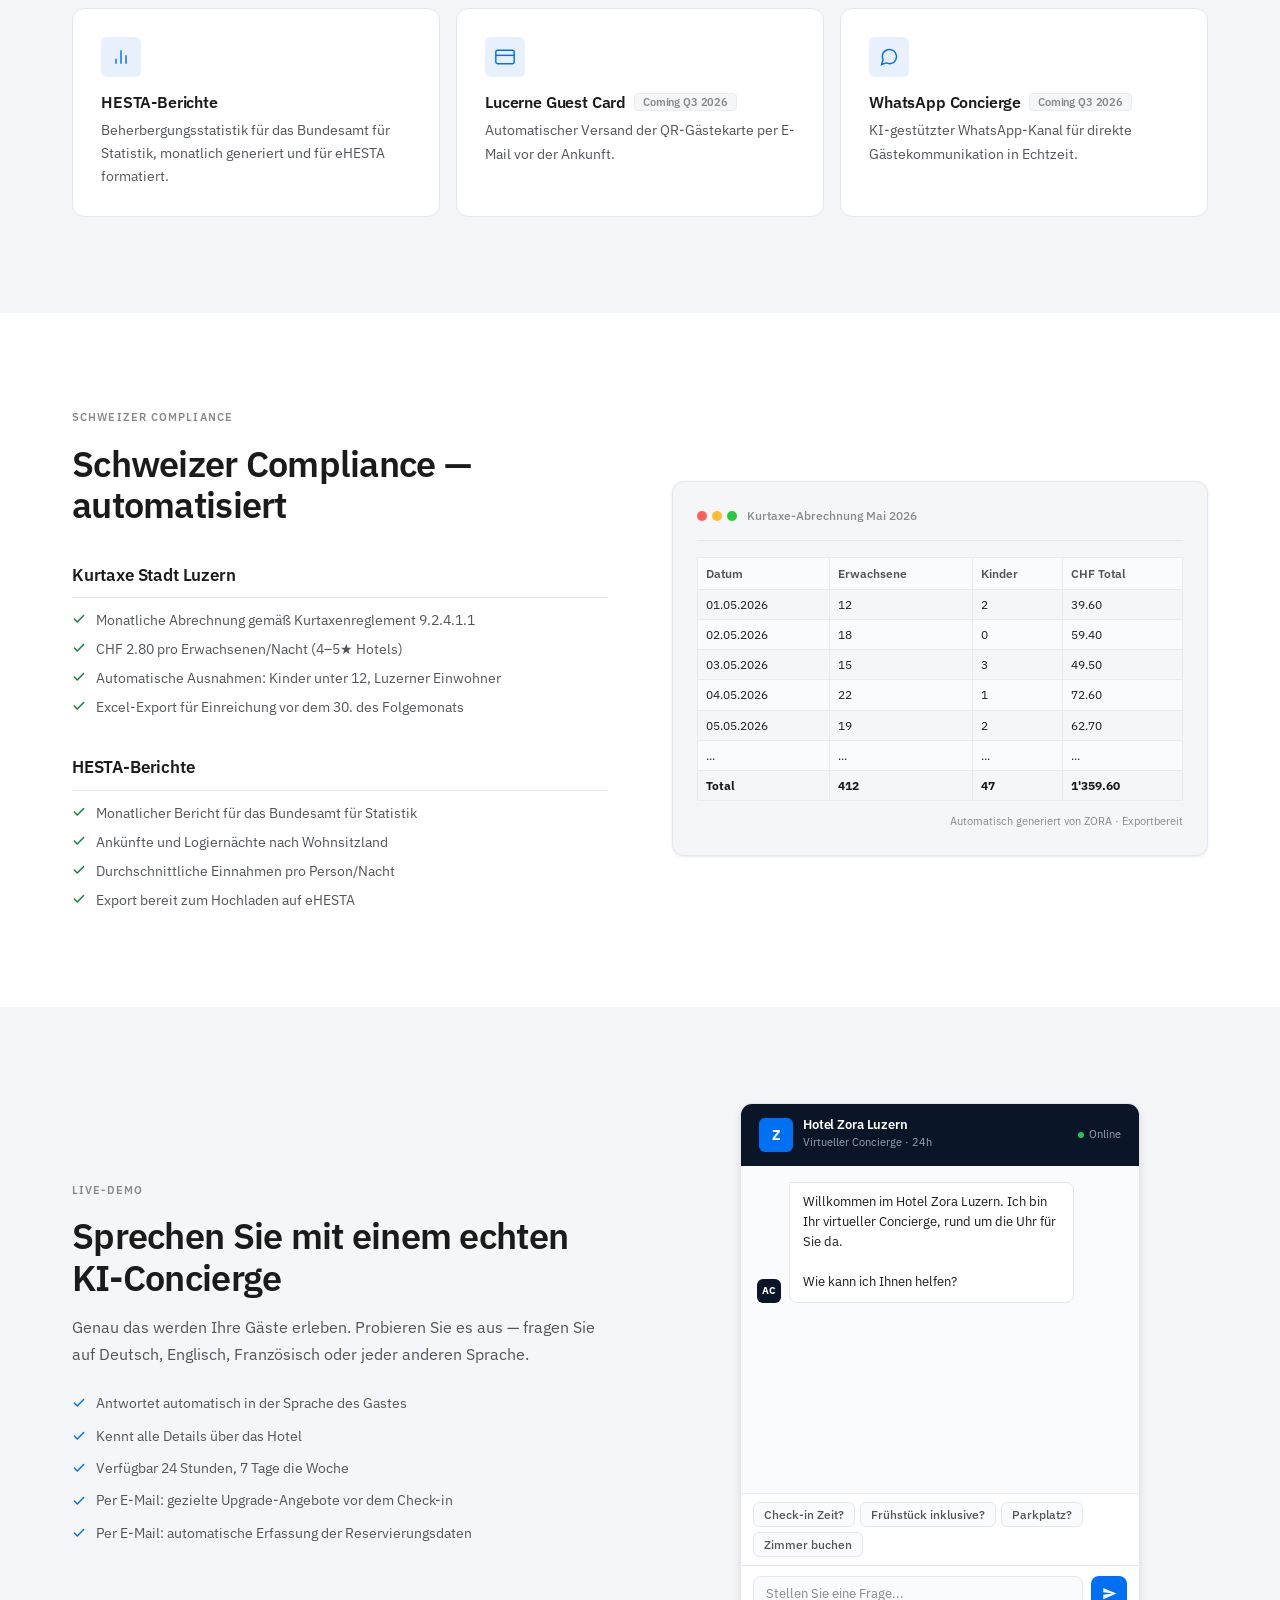
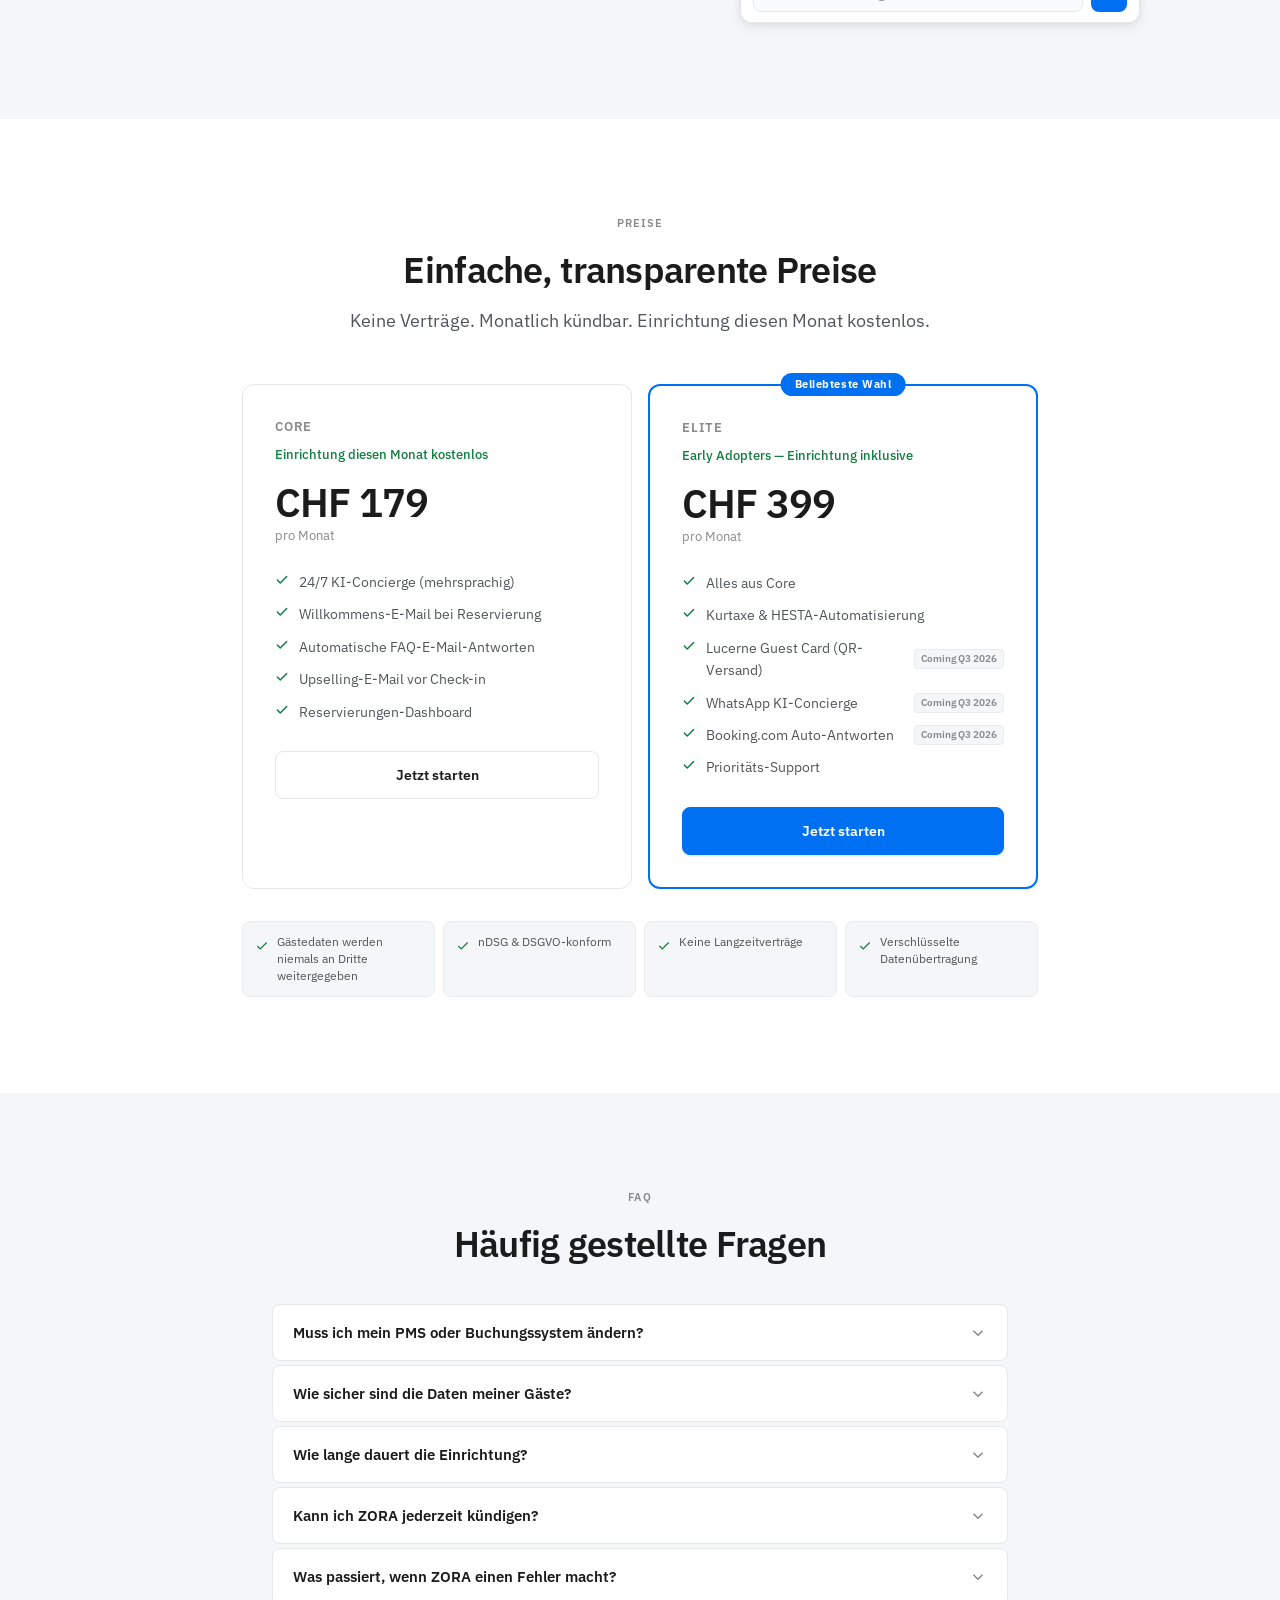
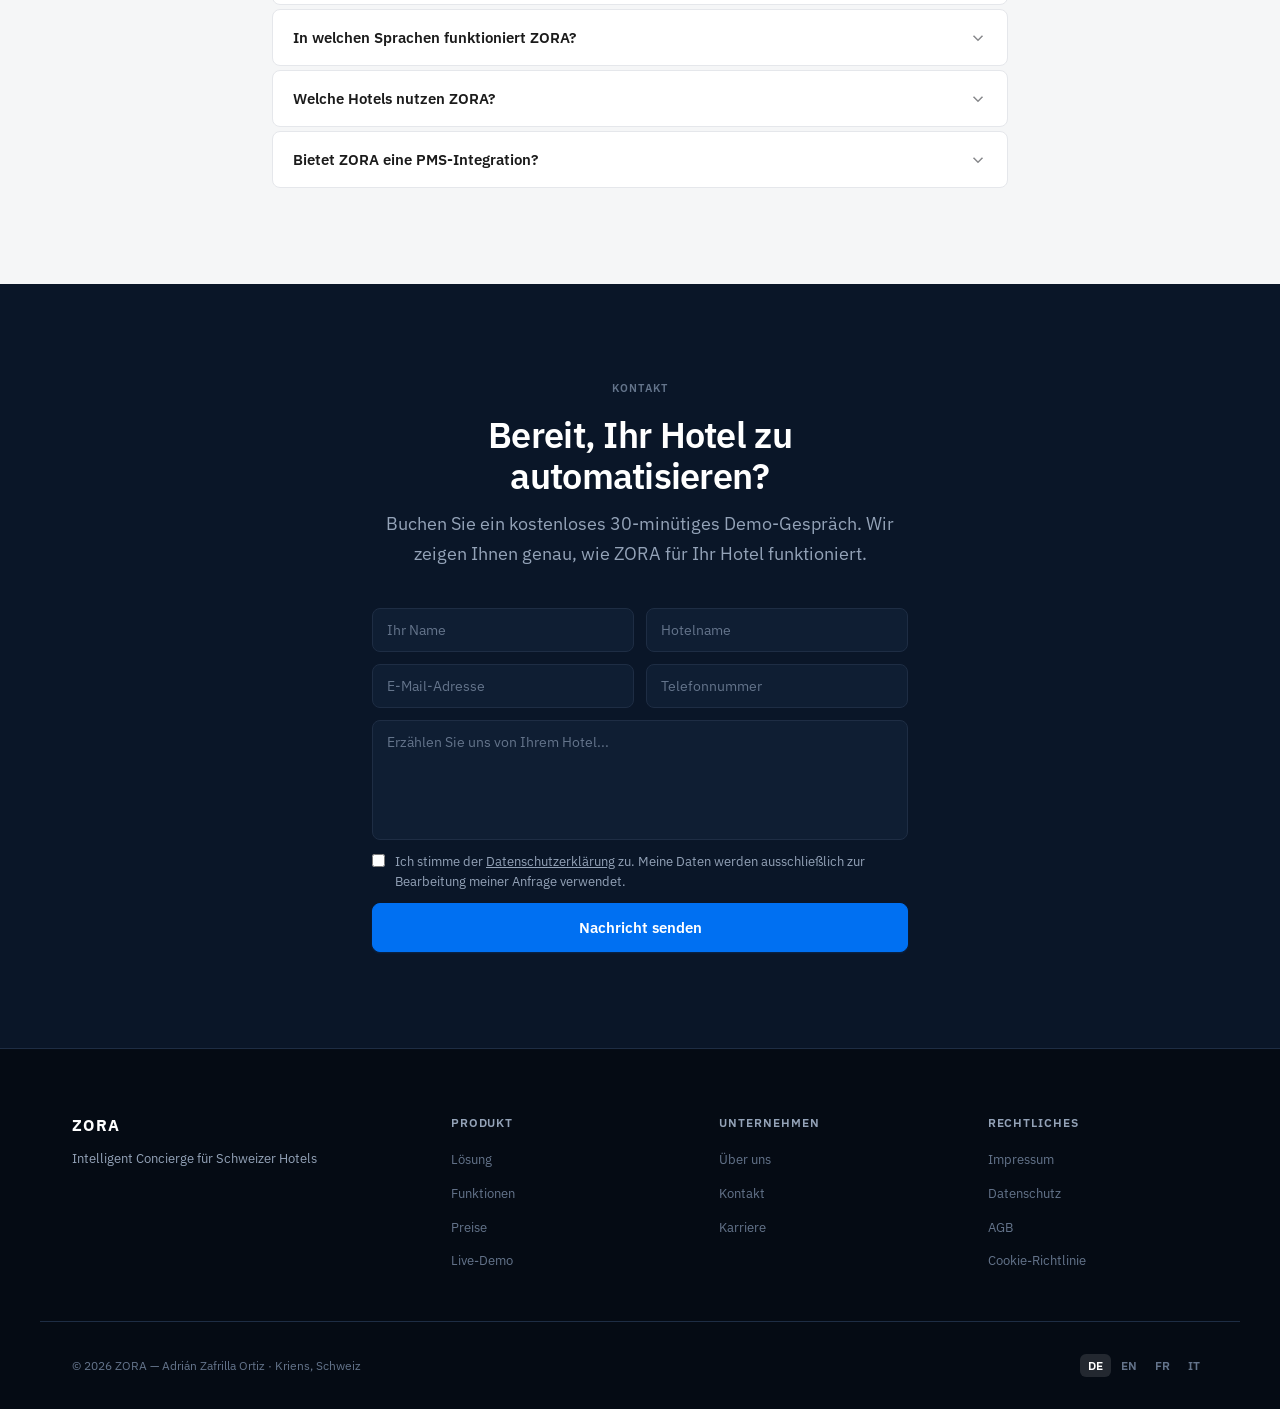
==== commit 722cb670: "fix(web): credibility pass — remove unverifiable claims, soften absolutes, honest pricing" ====
--- a/index.html
+++ b/index.html
@@ -4,7 +4,7 @@
   <meta charset="UTF-8">
   <meta name="viewport" content="width=device-width, initial-scale=1.0">
   <title>ZORA — Intelligent Concierge für Schweizer Hotels</title>
-  <meta name="description" content="ZORA automatisiert Gäste-Kommunikation, Kurtaxe-Berichte und HESTA-Statistik für Schweizer Hotels. nDSG-konform. Einrichtung in 48 Stunden.">
+  <meta name="description" content="ZORA automatisiert Gäste-Kommunikation, Kurtaxe-Berichte und HESTA-Statistik für Schweizer Hotels. nDSG-konform. Schnelle Inbetriebnahme, keine technische Installation.">
 
   <!-- Open Graph -->
   <meta property="og:title" content="ZORA — Intelligent Concierge für Schweizer Hotels">
@@ -99,20 +99,20 @@
 <section id="stats" aria-label="Key numbers">
   <div class="stats-inner">
     <div class="stat-item">
-      <span class="stat-number" data-i18n="stats.n1">15+</span>
-      <span class="stat-label" data-i18n="stats.l1">Sprachen unterstützt</span>
+      <span class="stat-number" data-i18n="stats.n1">Multi</span>
+      <span class="stat-label" data-i18n="stats.l1">Mehrsprachiger Concierge</span>
     </div>
     <div class="stat-item">
-      <span class="stat-number" data-i18n="stats.n2">60–80h</span>
-      <span class="stat-label" data-i18n="stats.l2">Zeitersparnis pro Monat</span>
+      <span class="stat-number" data-i18n="stats.n2">15–25h</span>
+      <span class="stat-label" data-i18n="stats.l2">Geschätzte Zeitersparnis/Monat</span>
     </div>
     <div class="stat-item">
-      <span class="stat-number" data-i18n="stats.n3">48h</span>
-      <span class="stat-label" data-i18n="stats.l3">Von Anmeldung bis Aktivierung</span>
+      <span class="stat-number" data-i18n="stats.n3">0</span>
+      <span class="stat-label" data-i18n="stats.l3">Technische Installation nötig</span>
     </div>
     <div class="stat-item">
-      <span class="stat-number" data-i18n="stats.n4">100%</span>
-      <span class="stat-label" data-i18n="stats.l4">nDSG-konform</span>
+      <span class="stat-number" data-i18n="stats.n4">CH+EU</span>
+      <span class="stat-label" data-i18n="stats.l4">Datenschutz nach Schweizer Recht &amp; EU-DSGVO</span>
     </div>
   </div>
 </section>
@@ -125,7 +125,7 @@
     <div class="problem-left">
       <span class="eyebrow" data-i18n="problem.eyebrow">Das Problem</span>
       <h2 id="problem-heading" class="section-title" data-i18n="problem.h2">Ihre Rezeption verliert Stunden — wir wissen wo.</h2>
-      <p class="section-sub" data-i18n="problem.p">Hotels in der Schweiz beantworten 200+ E-Mails pro Woche mit immer den gleichen Fragen...</p>
+      <p class="section-sub" data-i18n="problem.p">Hotels in der Schweiz beantworten Hunderte wiederkehrender Gästeanfragen pro Woche mit immer den gleichen Fragen...</p>
     </div>
     <div class="pain-list" role="list">
       <div class="pain-item" role="listitem">
@@ -208,7 +208,7 @@
       <h4 data-i18n="sol.c3.title">Upselling &amp; Concierge</h4>
       <p data-i18n="sol.c3.desc">Der KI-Concierge beantwortet Gästefragen in ihrer Sprache und bietet Upgrades zum richtigen Zeitpunkt an.</p>
       <ul class="solution-feature-list">
-        <li data-i18n="sol.c3.f1">15+ Sprachen automatisch erkannt</li>
+        <li data-i18n="sol.c3.f1">Sprache des Gastes automatisch erkannt</li>
         <li data-i18n="sol.c3.f2">Upgrade-Angebote vor dem Check-in</li>
         <li data-i18n="sol.c3.f3">Sonderwünsche erfassen und weiterleiten</li>
         <li data-i18n="sol.c3.f4">WhatsApp-Kanal (Coming Q3 2026)</li>
@@ -224,7 +224,7 @@
 <section id="how-it-works" class="section-pad" aria-labelledby="how-heading">
   <div class="how-header">
     <span class="eyebrow" data-i18n="how.eyebrow">Wie es funktioniert</span>
-    <h2 id="how-heading" class="section-title" style="margin-top:12px;" data-i18n="how.h2">In 48 Stunden einsatzbereit</h2>
+    <h2 id="how-heading" class="section-title" style="margin-top:12px;" data-i18n="how.h2">Schnell einsatzbereit — ohne technische Installation</h2>
   </div>
   <div class="steps-grid">
     <div class="step-item">
@@ -265,7 +265,7 @@
         <svg viewBox="0 0 24 24"><path d="M21 15a2 2 0 0 1-2 2H7l-4 4V5a2 2 0 0 1 2-2h14a2 2 0 0 1 2 2z"/></svg>
       </div>
       <h4 data-i18n="feat.1.title">24/7 Intelligent Concierge</h4>
-      <p data-i18n="feat.1.desc">Der KI-Concierge erkennt die Sprache des Gastes automatisch und antwortet sofort — in über 15 Sprachen.</p>
+      <p data-i18n="feat.1.desc">Der KI-Concierge erkennt die Sprache des Gastes automatisch und antwortet mehrsprachig in Sekunden.</p>
     </div>
 
     <div class="feature-card">
@@ -273,7 +273,7 @@
         <svg viewBox="0 0 24 24"><rect x="2" y="4" width="20" height="16" rx="2"/><polyline points="2,4 12,13 22,4"/></svg>
       </div>
       <h4 data-i18n="feat.2.title">E-Mail-Automatisierung</h4>
-      <p data-i18n="feat.2.desc">Willkommens-E-Mails, FAQ-Antworten, Upselling und Review-Anfragen — vollständig automatisiert.</p>
+      <p data-i18n="feat.2.desc">Willkommens-E-Mails, FAQ-Antworten, Upselling und Review-Anfragen — automatisch vorbereitet, von Ihnen freigegeben.</p>
     </div>
 
     <div class="feature-card">
@@ -443,12 +443,11 @@
 
     <div class="pricing-card">
       <p class="pricing-name" data-i18n="plan.core.name">Core</p>
-      <p class="pricing-setup-line"><s data-i18n="plan.core.setup">CHF 500 Einrichtungsgebühr</s></p>
       <p class="pricing-setup-free" data-i18n="plan.core.free">Einrichtung diesen Monat kostenlos</p>
       <p class="pricing-price" data-i18n="plan.core.price">CHF 179</p>
       <p class="pricing-period" data-i18n="plan.core.period">pro Monat</p>
       <ul class="pricing-features">
-        <li data-i18n="plan.core.f1">24/7 KI-Concierge (15+ Sprachen)</li>
+        <li data-i18n="plan.core.f1">24/7 KI-Concierge (mehrsprachig)</li>
         <li data-i18n="plan.core.f2">Willkommens-E-Mail bei Reservierung</li>
         <li data-i18n="plan.core.f3">Automatische FAQ-E-Mail-Antworten</li>
         <li data-i18n="plan.core.f4">Upselling-E-Mail vor Check-in</li>
@@ -460,7 +459,6 @@
     <div class="pricing-card featured">
       <div class="featured-badge" data-i18n="plan.elite.badge">Beliebteste Wahl</div>
       <p class="pricing-name" data-i18n="plan.elite.name">Elite</p>
-      <p class="pricing-setup-line"><s data-i18n="plan.elite.setup">CHF 1.200 Einrichtungsgebühr</s></p>
       <p class="pricing-setup-free" data-i18n="plan.elite.free">Early Adopters — Einrichtung inklusive</p>
       <p class="pricing-price" data-i18n="plan.elite.price">CHF 399</p>
       <p class="pricing-period" data-i18n="plan.elite.period">pro Monat</p>
@@ -542,7 +540,7 @@
         <span class="faq-chevron" aria-hidden="true"><svg viewBox="0 0 24 24"><polyline points="6 9 12 15 18 9"/></svg></span>
       </button>
       <div class="faq-answer" role="region">
-        <div class="faq-answer-inner" data-i18n="faq.a3">48 Stunden ab dem Moment, in dem Sie uns Zugriff gewähren.</div>
+        <div class="faq-answer-inner" data-i18n="faq.a3">Die Einrichtung geht schnell und erfordert keine technische Installation. Sobald Sie uns Zugriff auf das E-Mail-Konto gewähren, richten wir ZORA für Sie ein.</div>
       </div>
     </div>
 
@@ -572,7 +570,7 @@
         <span class="faq-chevron" aria-hidden="true"><svg viewBox="0 0 24 24"><polyline points="6 9 12 15 18 9"/></svg></span>
       </button>
       <div class="faq-answer" role="region">
-        <div class="faq-answer-inner" data-i18n="faq.a6">Über 15 Sprachen werden unterstützt.</div>
+        <div class="faq-answer-inner" data-i18n="faq.a6">Der Concierge antwortet automatisch in der Sprache des Gastes. Er ist mehrsprachig und deckt die gängigen europäischen Sprachen und viele weitere ab.</div>
       </div>
     </div>
 
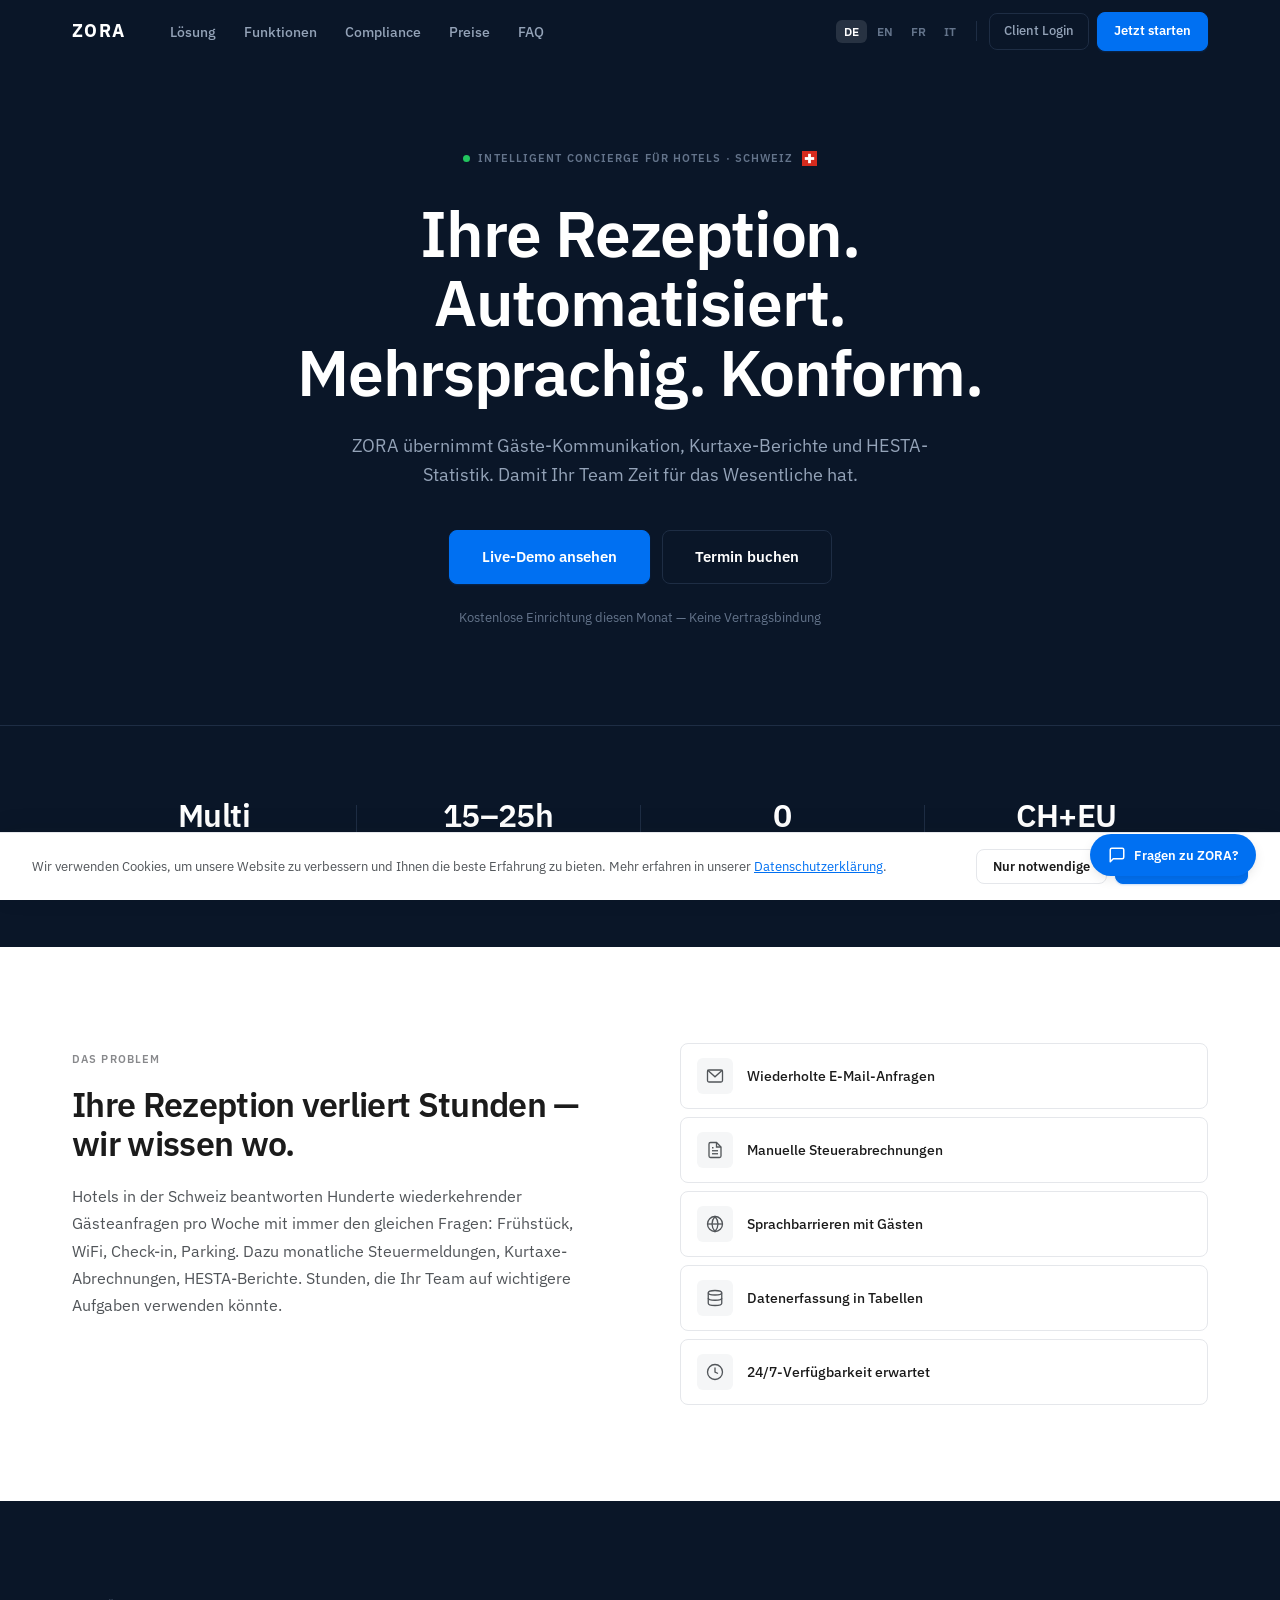
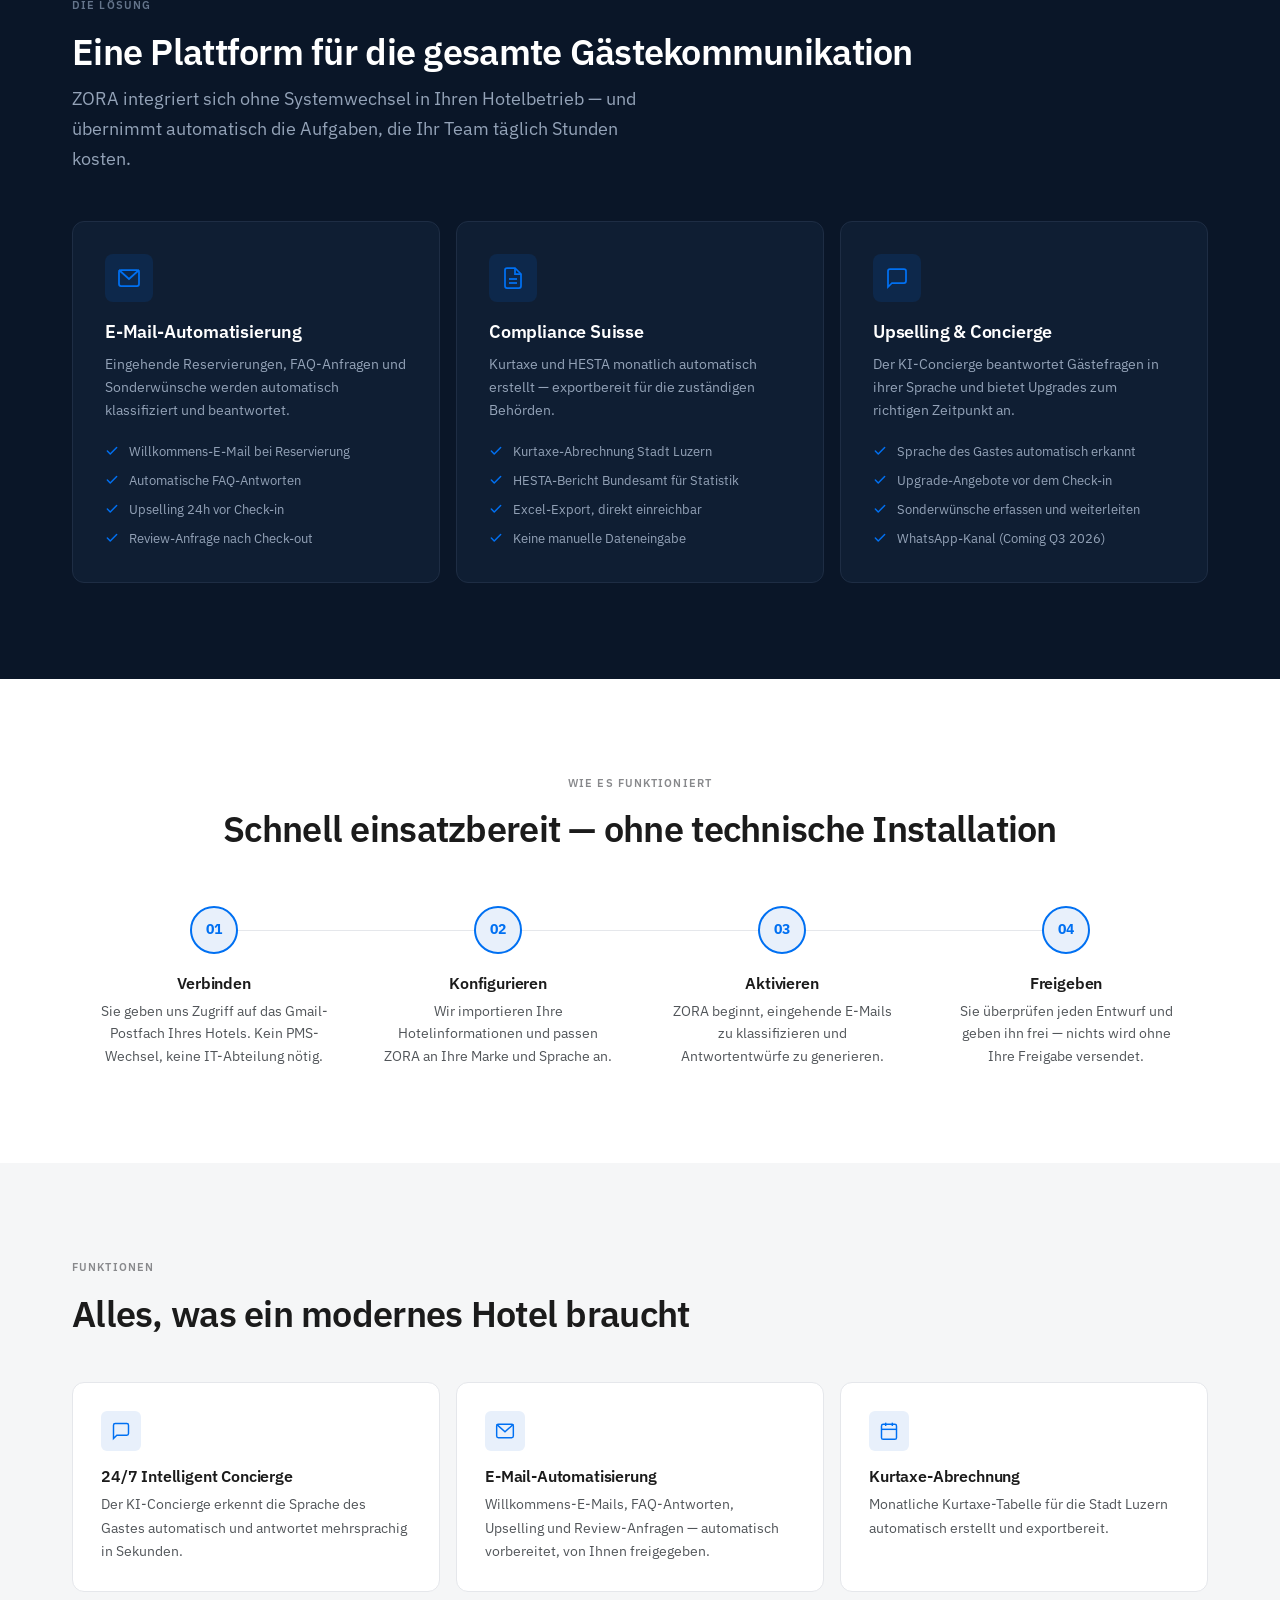
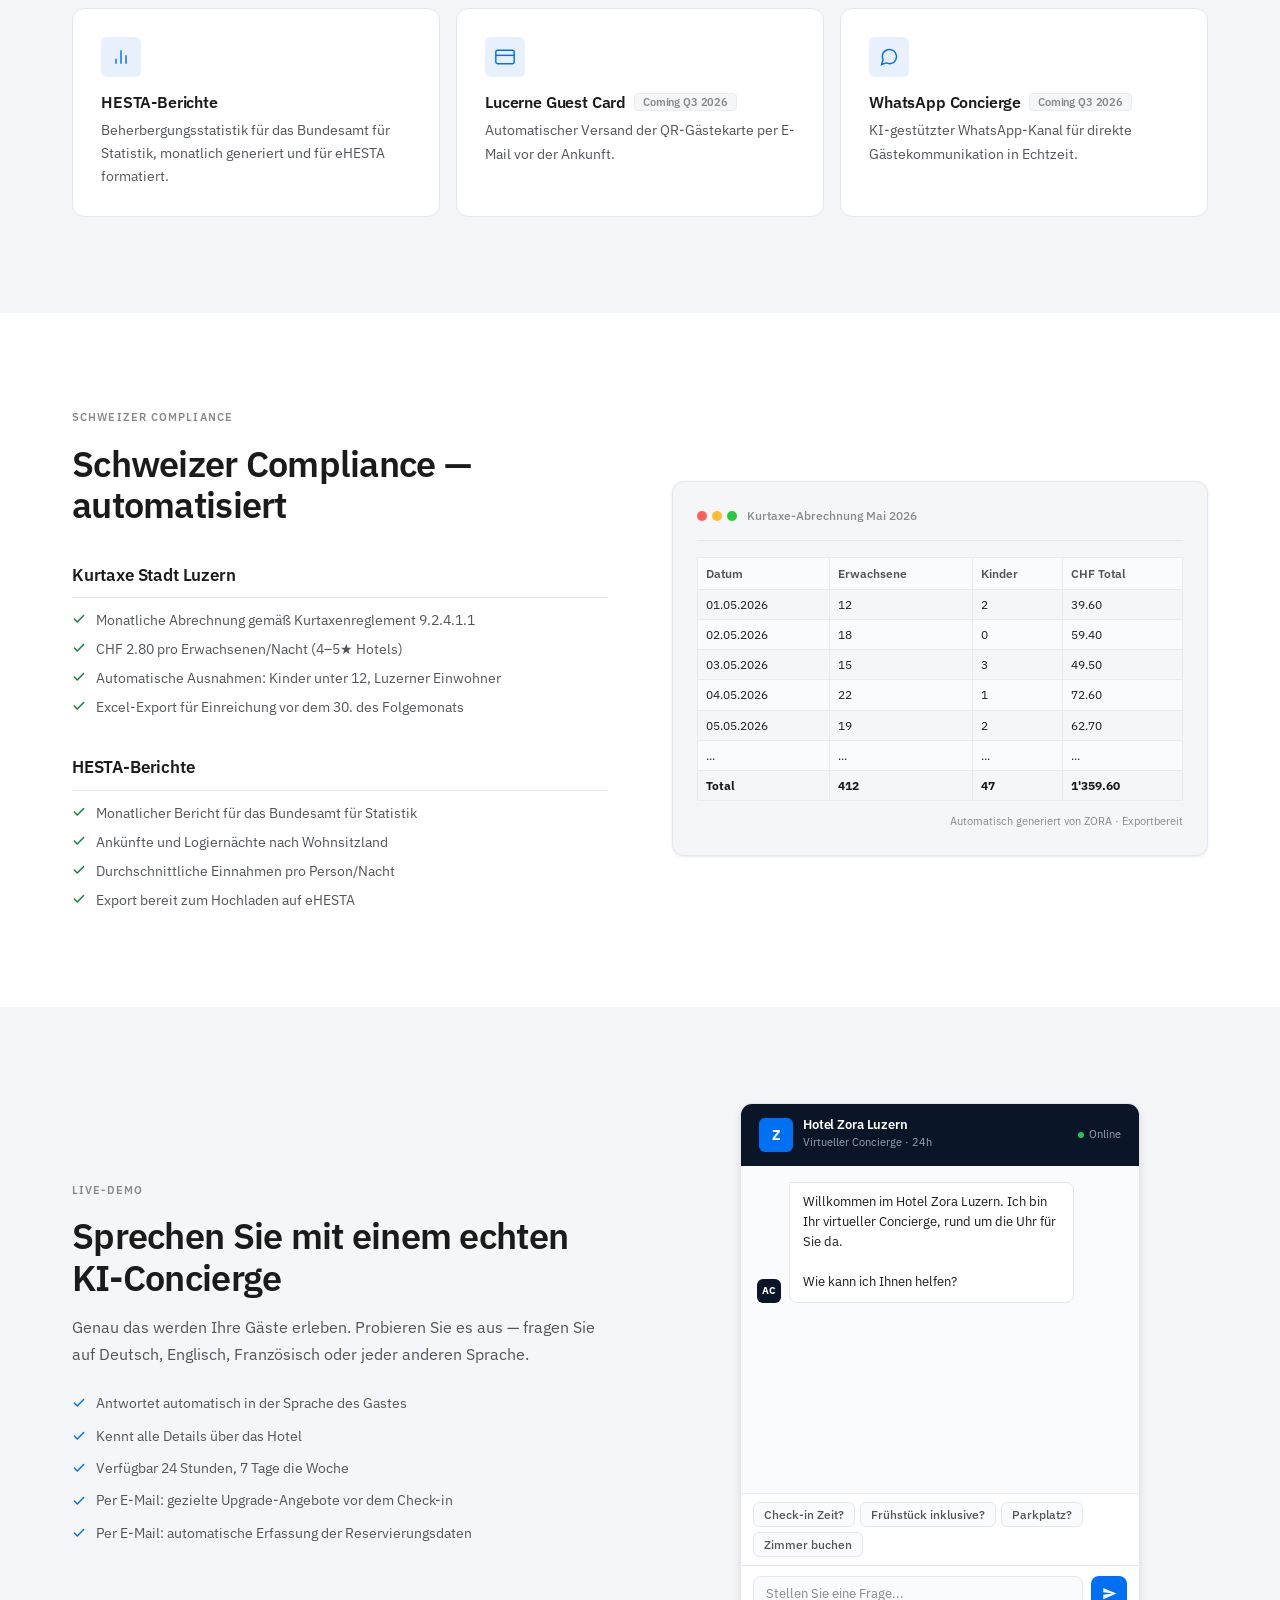
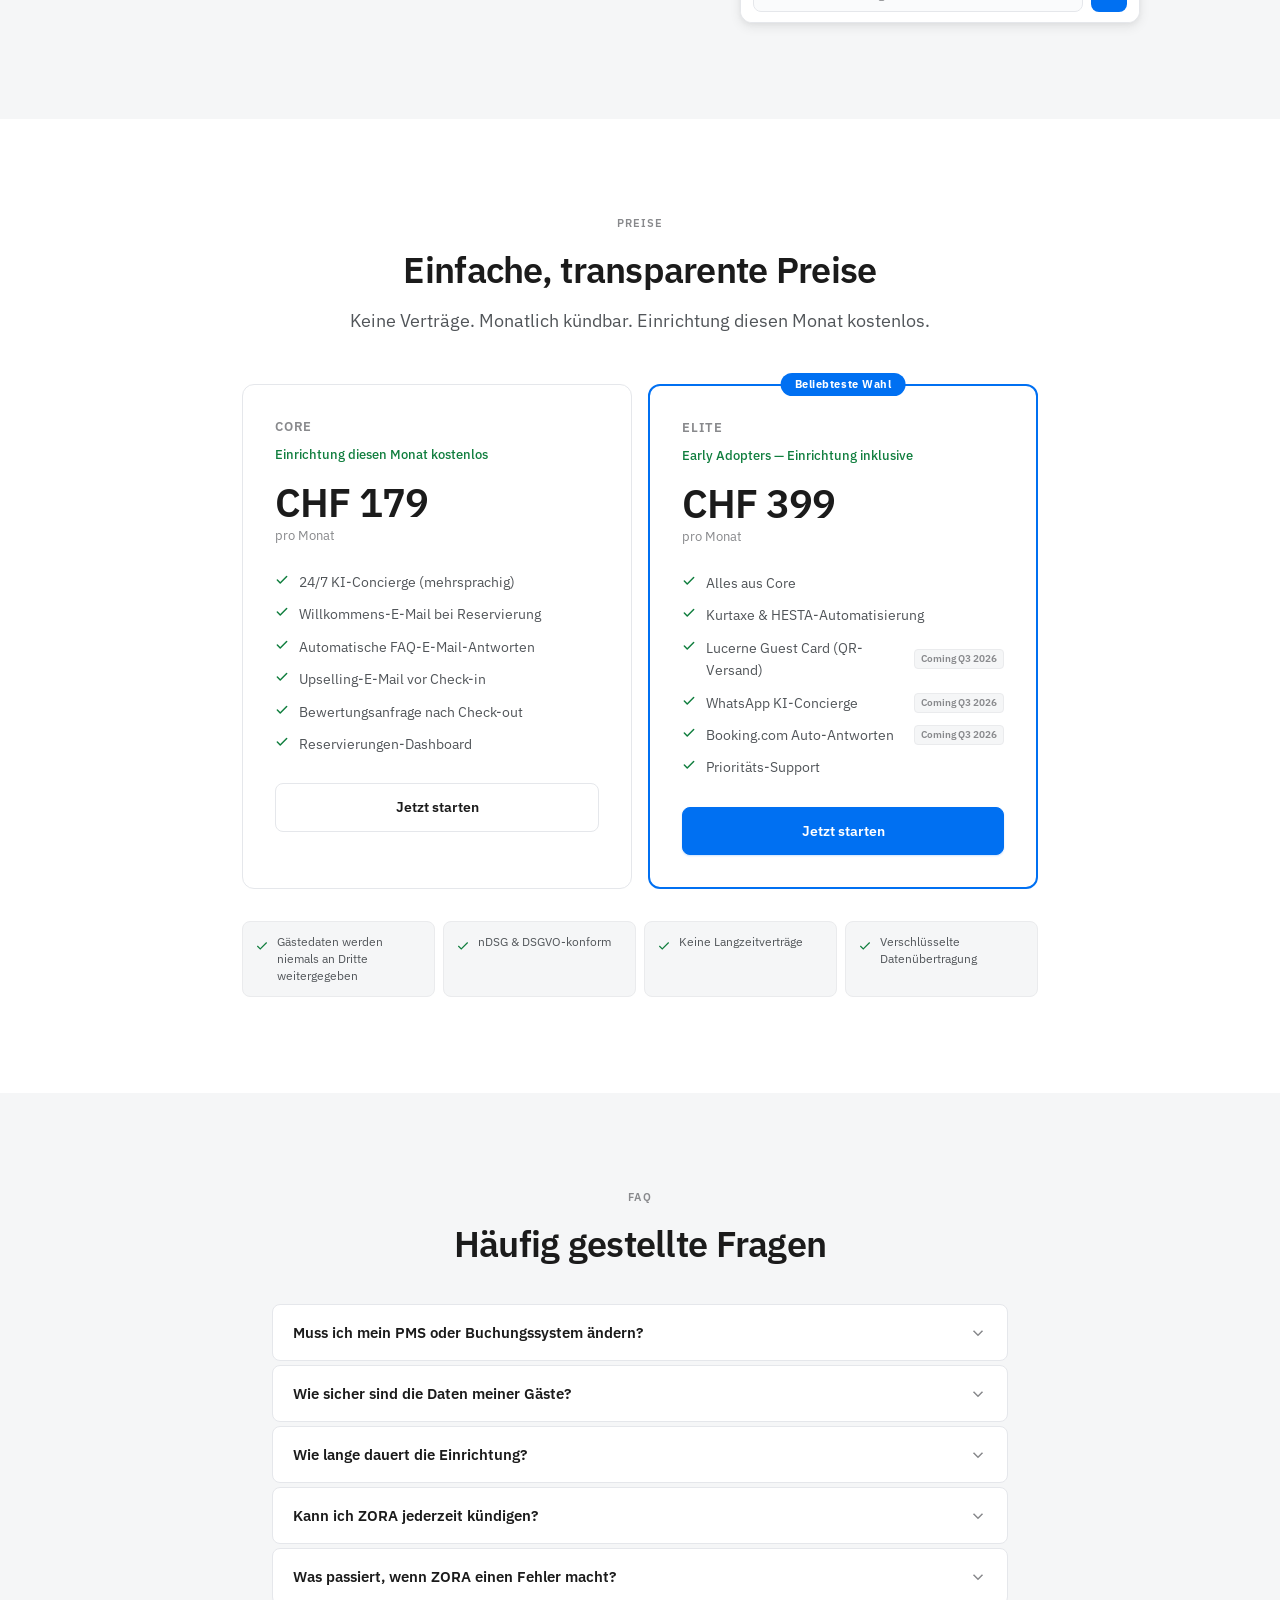
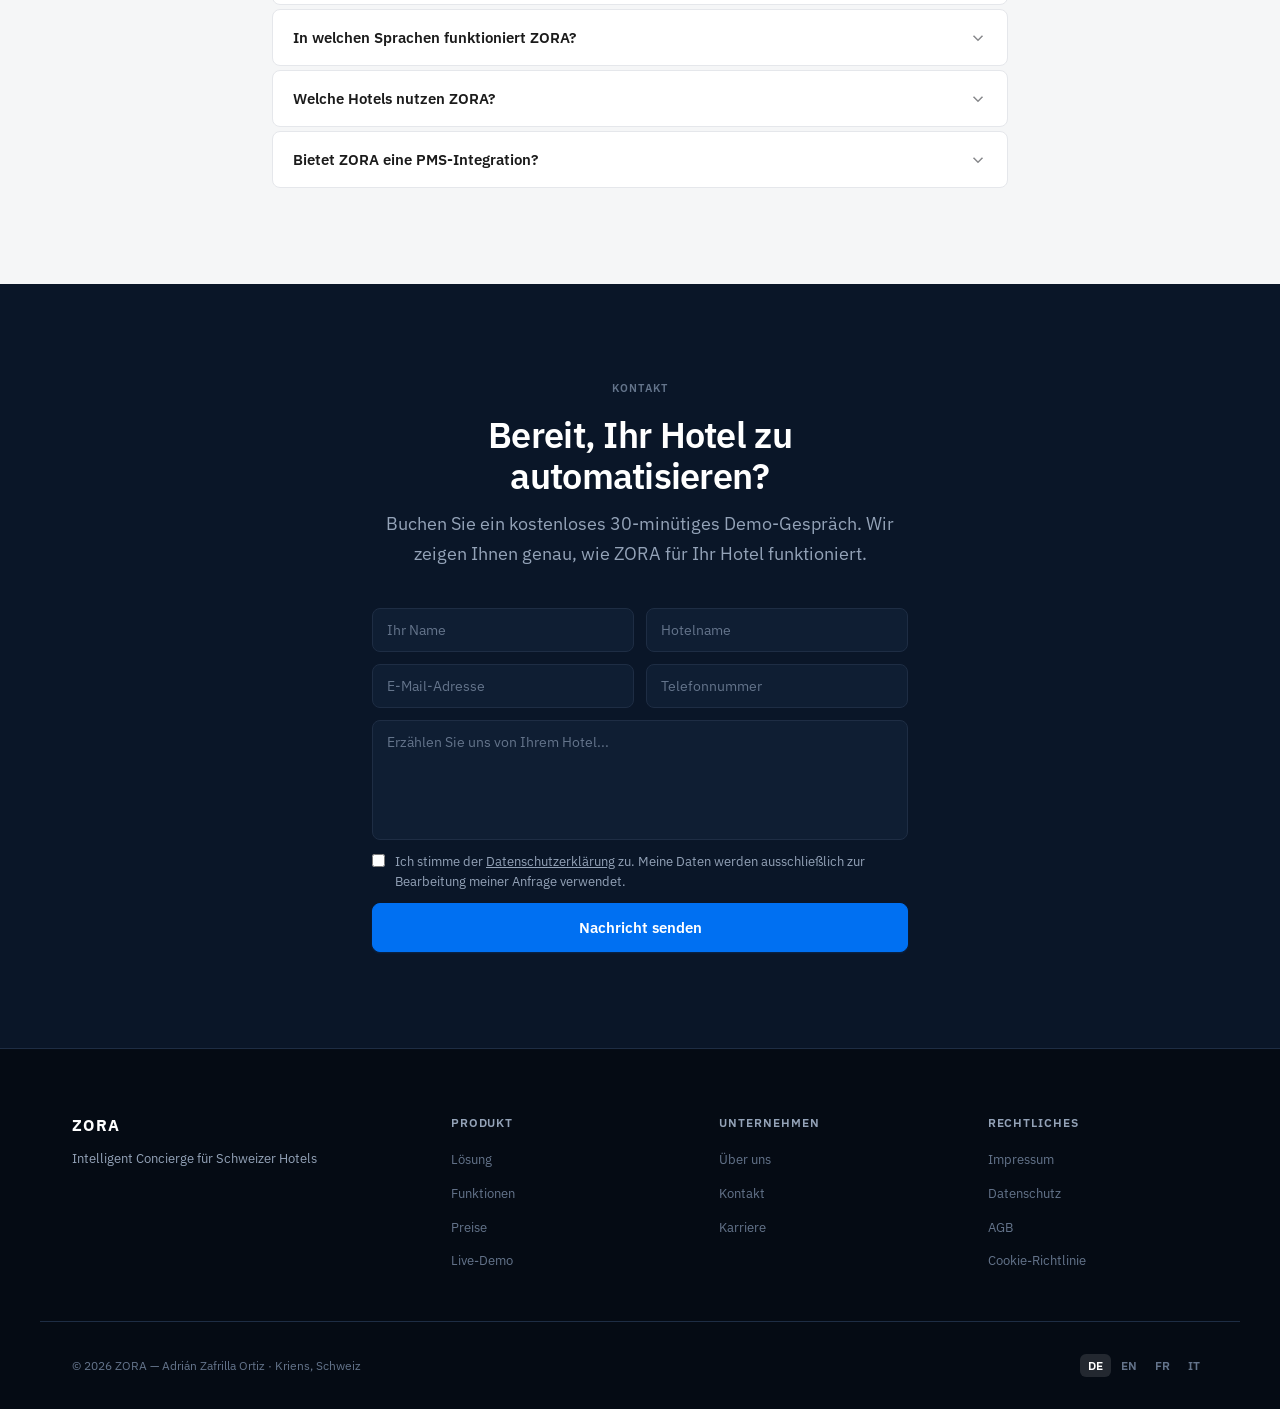
==== commit 0fa8d765: "feat(web): Swiss flag in hero, drop Luzern from tagline" ====
--- a/index.html
+++ b/index.html
@@ -78,7 +78,14 @@
   <div class="hero-inner">
     <div class="hero-eyebrow">
       <span class="hero-dot" aria-hidden="true"></span>
-      <span data-i18n="hero.eyebrow">Intelligent Concierge für Hotels · Luzern, Schweiz</span>
+      <span data-i18n="hero.eyebrow">Intelligent Concierge für Hotels · Schweiz</span>
+      <span class="hero-flag" role="img" aria-label="Schweiz">
+        <svg width="15" height="15" viewBox="0 0 32 32" xmlns="http://www.w3.org/2000/svg">
+          <rect width="32" height="32" fill="#D52B1E"/>
+          <rect x="13" y="6" width="6" height="20" fill="#fff"/>
+          <rect x="6" y="13" width="20" height="6" fill="#fff"/>
+        </svg>
+      </span>
     </div>
     <h1 id="hero-heading" class="hero-h1">
       <span class="break" data-i18n="hero.h1.line1">Ihre Rezeption.</span>
@@ -451,6 +458,7 @@
         <li data-i18n="plan.core.f2">Willkommens-E-Mail bei Reservierung</li>
         <li data-i18n="plan.core.f3">Automatische FAQ-E-Mail-Antworten</li>
         <li data-i18n="plan.core.f4">Upselling-E-Mail vor Check-in</li>
+        <li data-i18n="plan.core.f6">Bewertungsanfrage nach Check-out</li>
         <li data-i18n="plan.core.f5">Reservierungen-Dashboard</li>
       </ul>
       <a href="#contact" class="btn btn-secondary-light btn-full" data-i18n="plan.core.cta">Jetzt starten</a>
--- a/styles.css
+++ b/styles.css
@@ -339,6 +339,16 @@
   border-radius: 50%;
   background: #22C55E;
   flex-shrink: 0;
+}
+.hero-flag {
+  display: inline-flex;
+  align-items: center;
+  flex-shrink: 0;
+}
+.hero-flag svg {
+  display: block;
+  width: 15px;
+  height: 15px;
 }
 .hero-h1 {
   font-size: clamp(40px, 6vw, 64px);
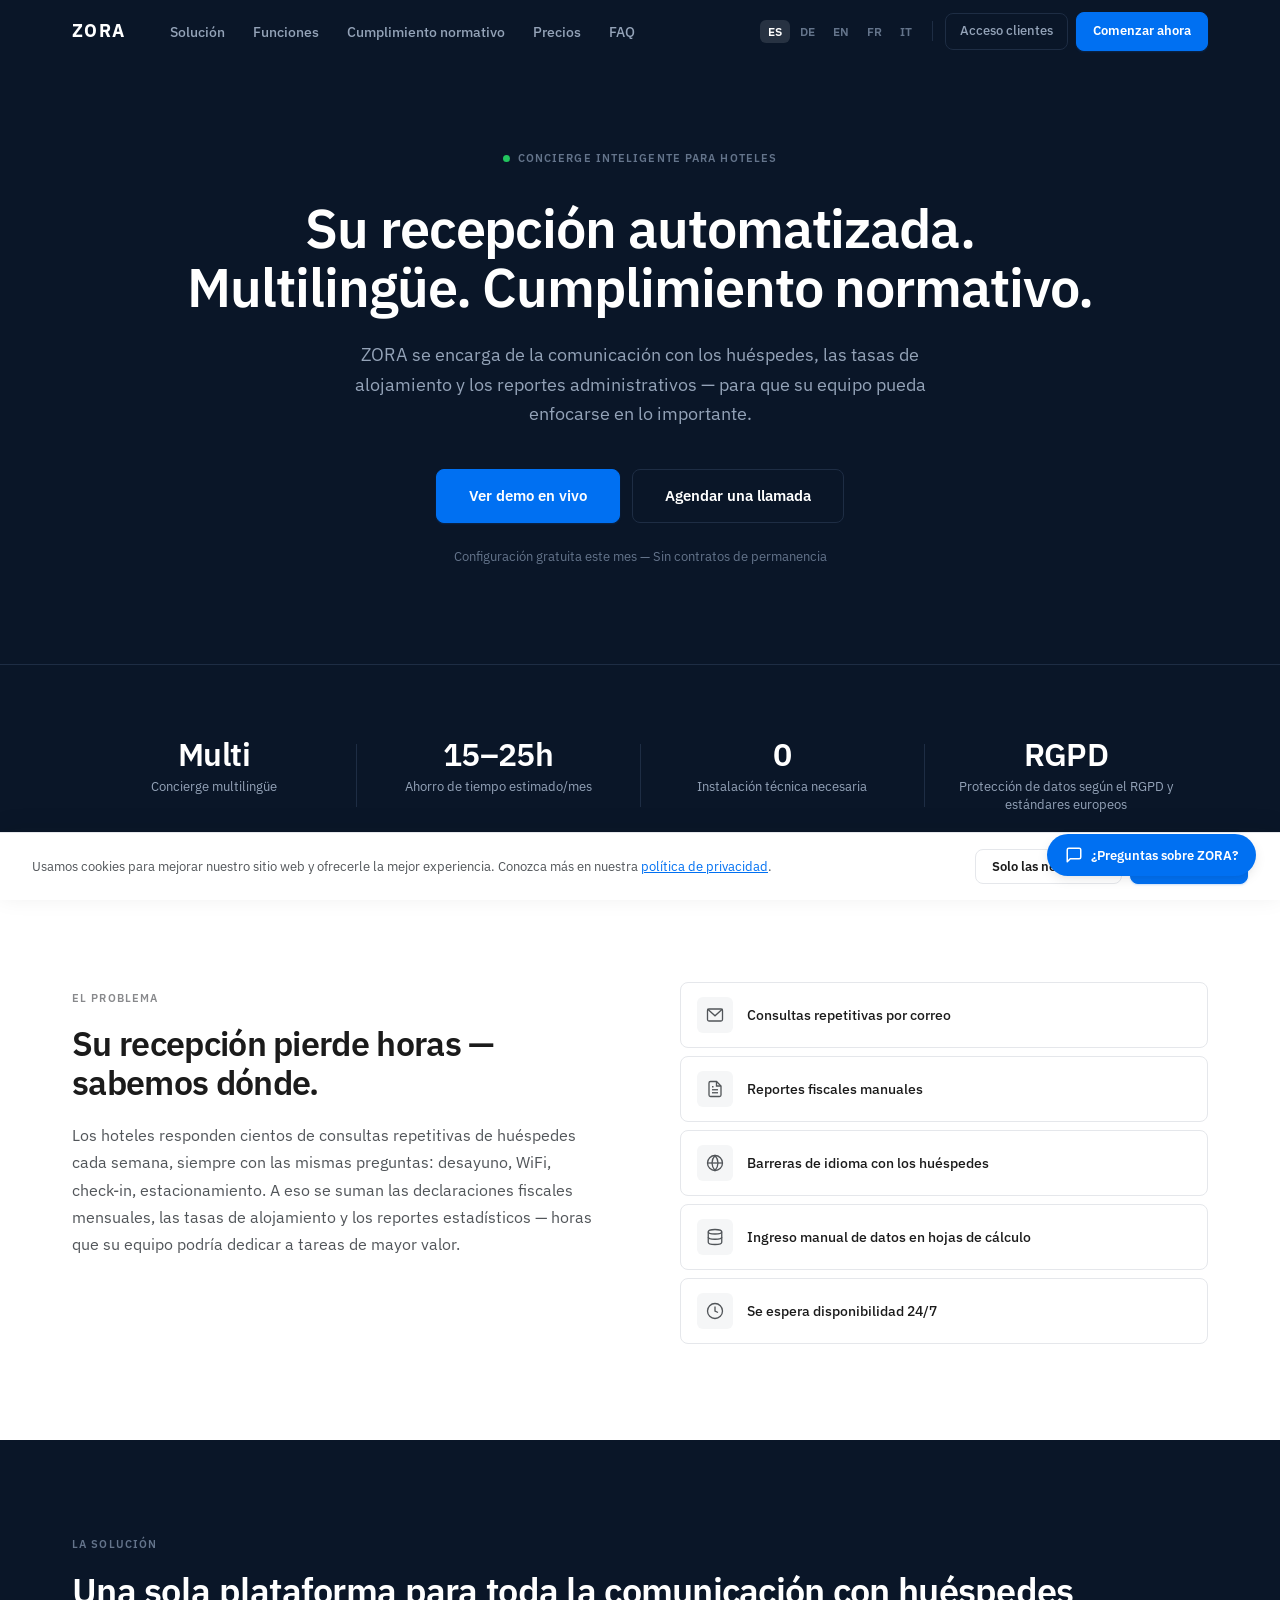
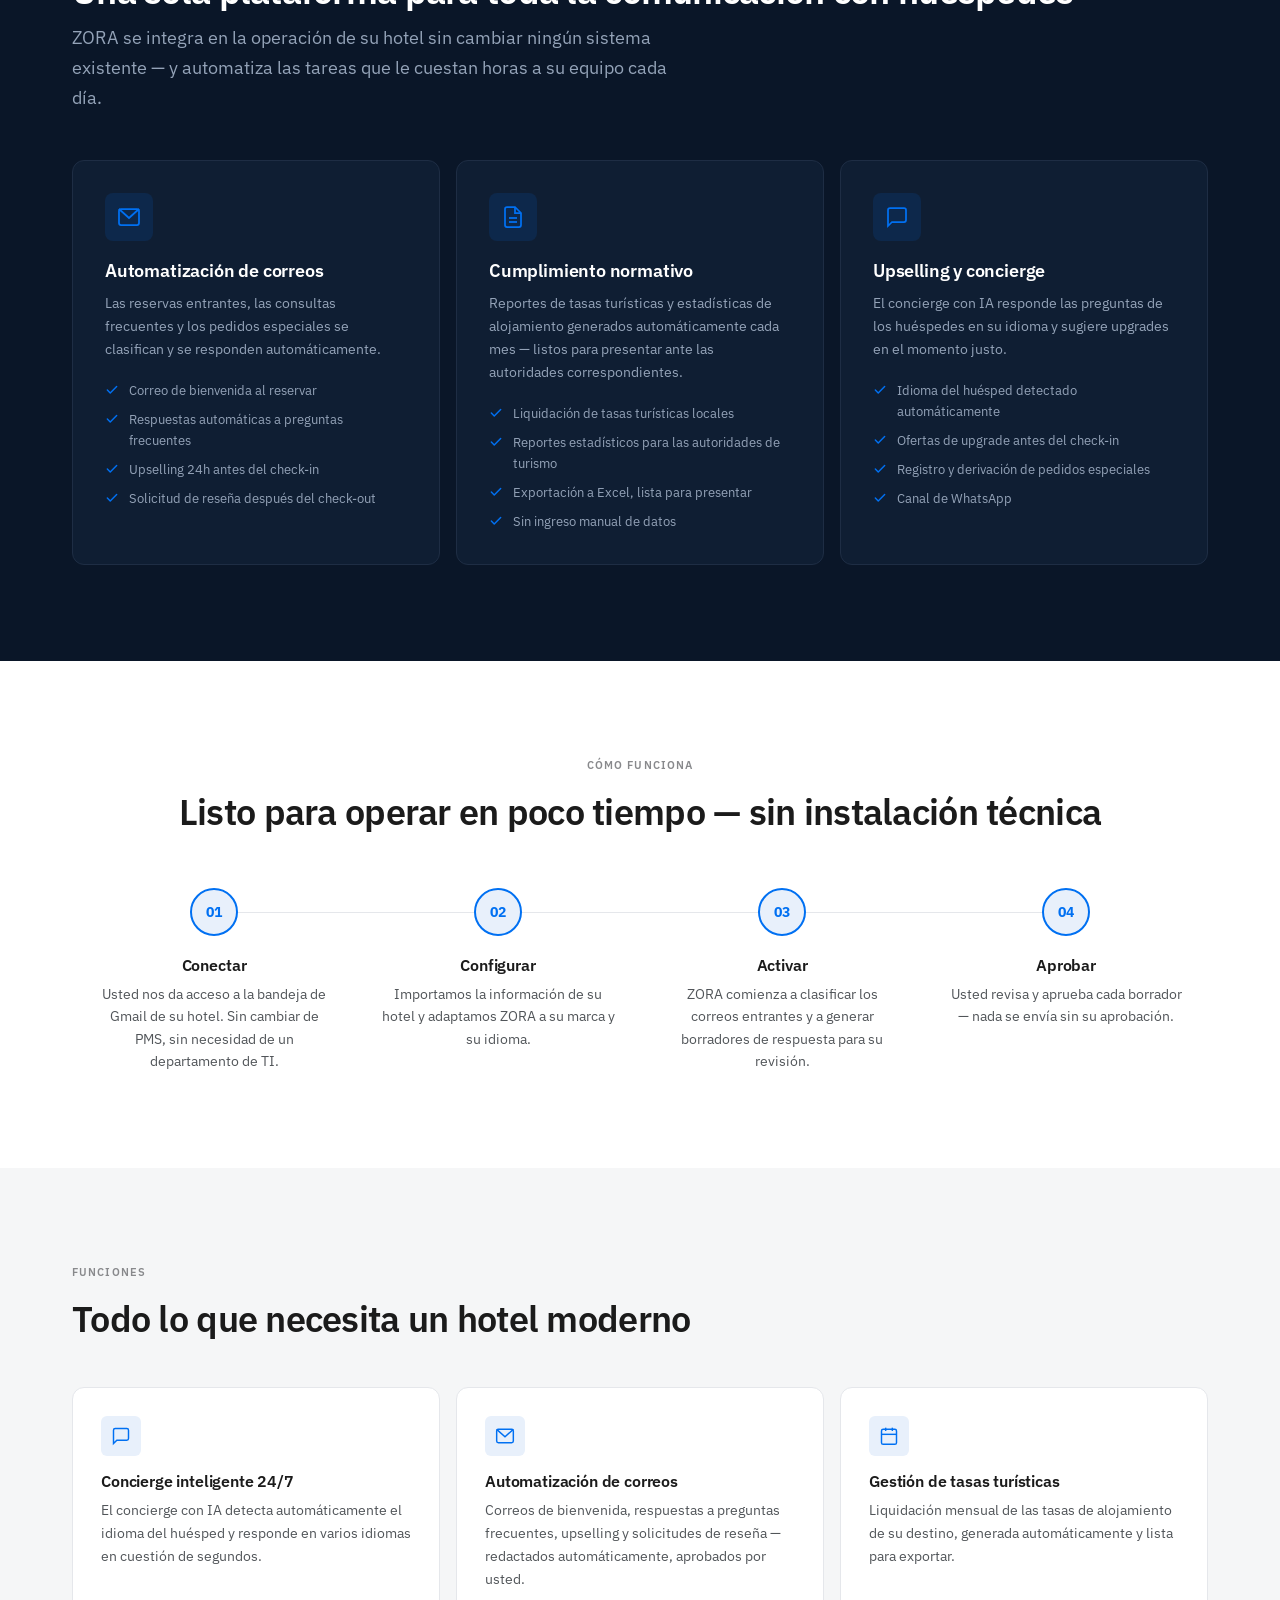
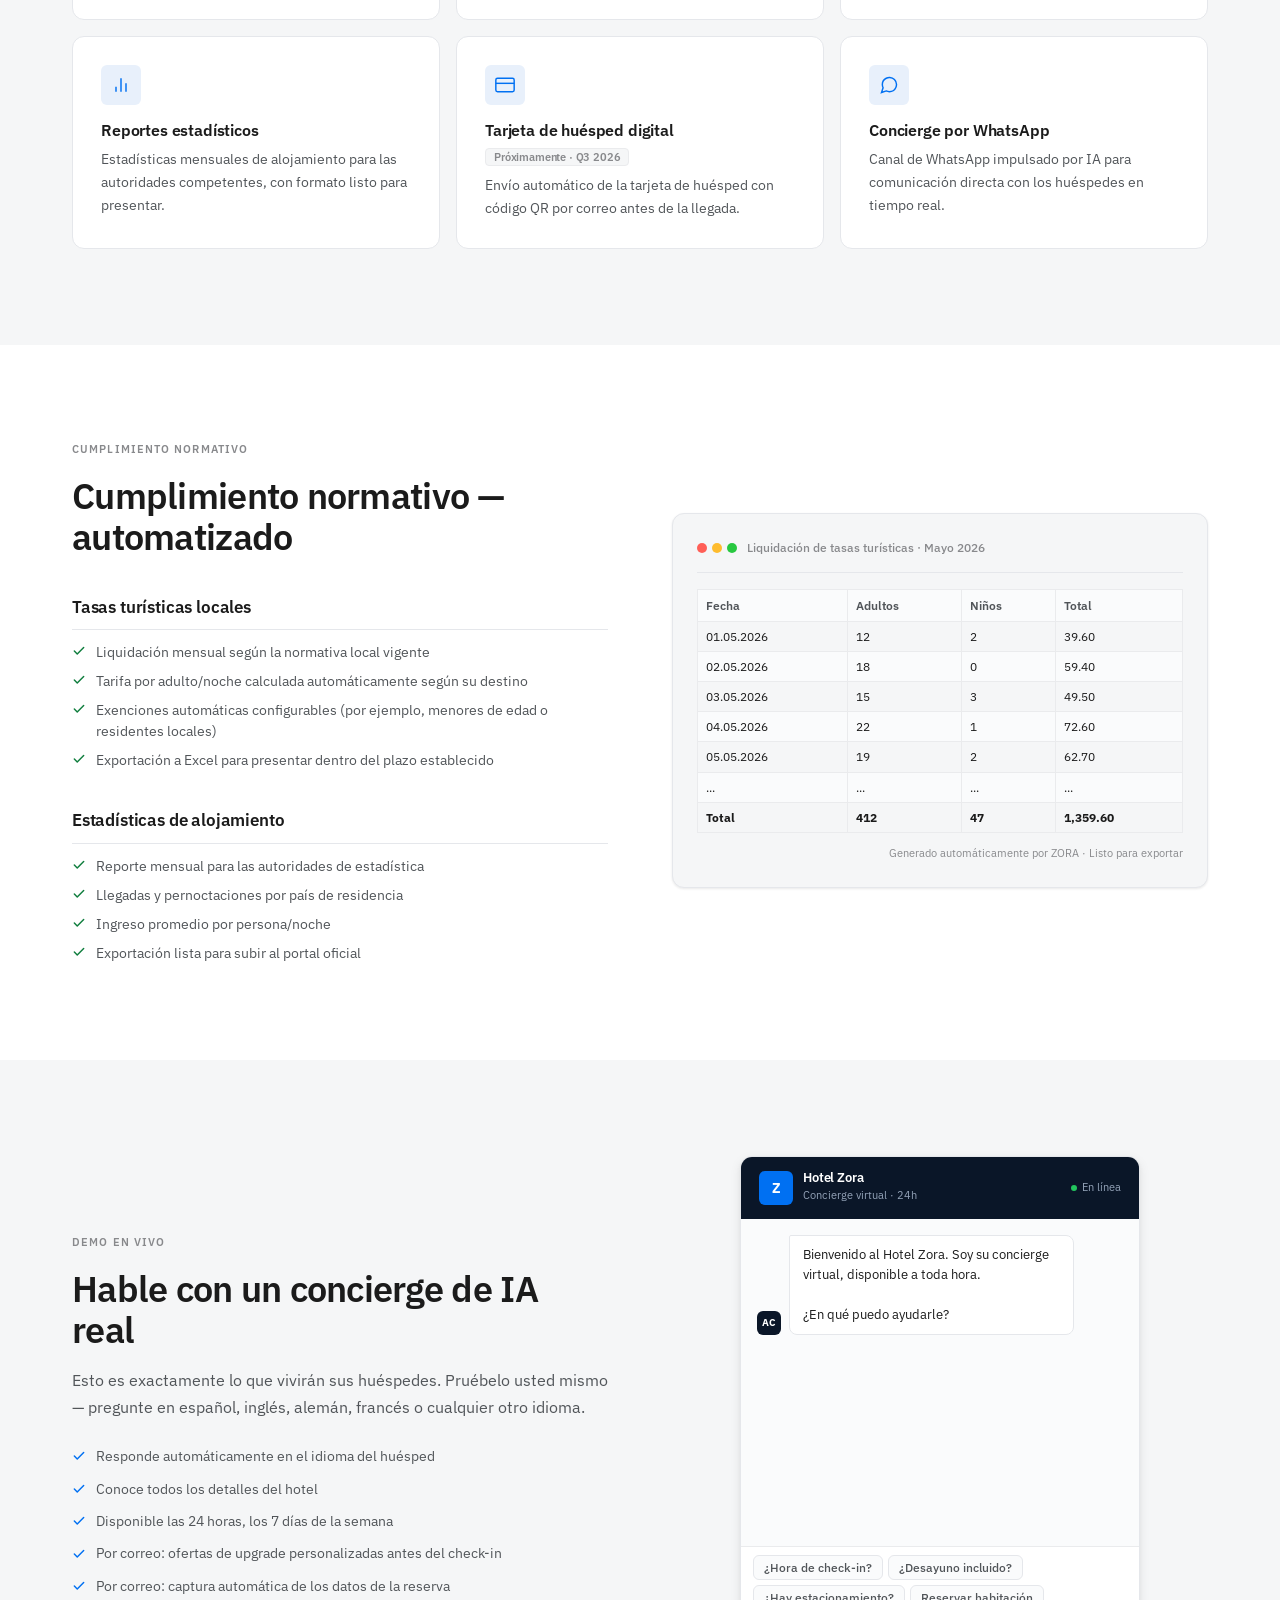
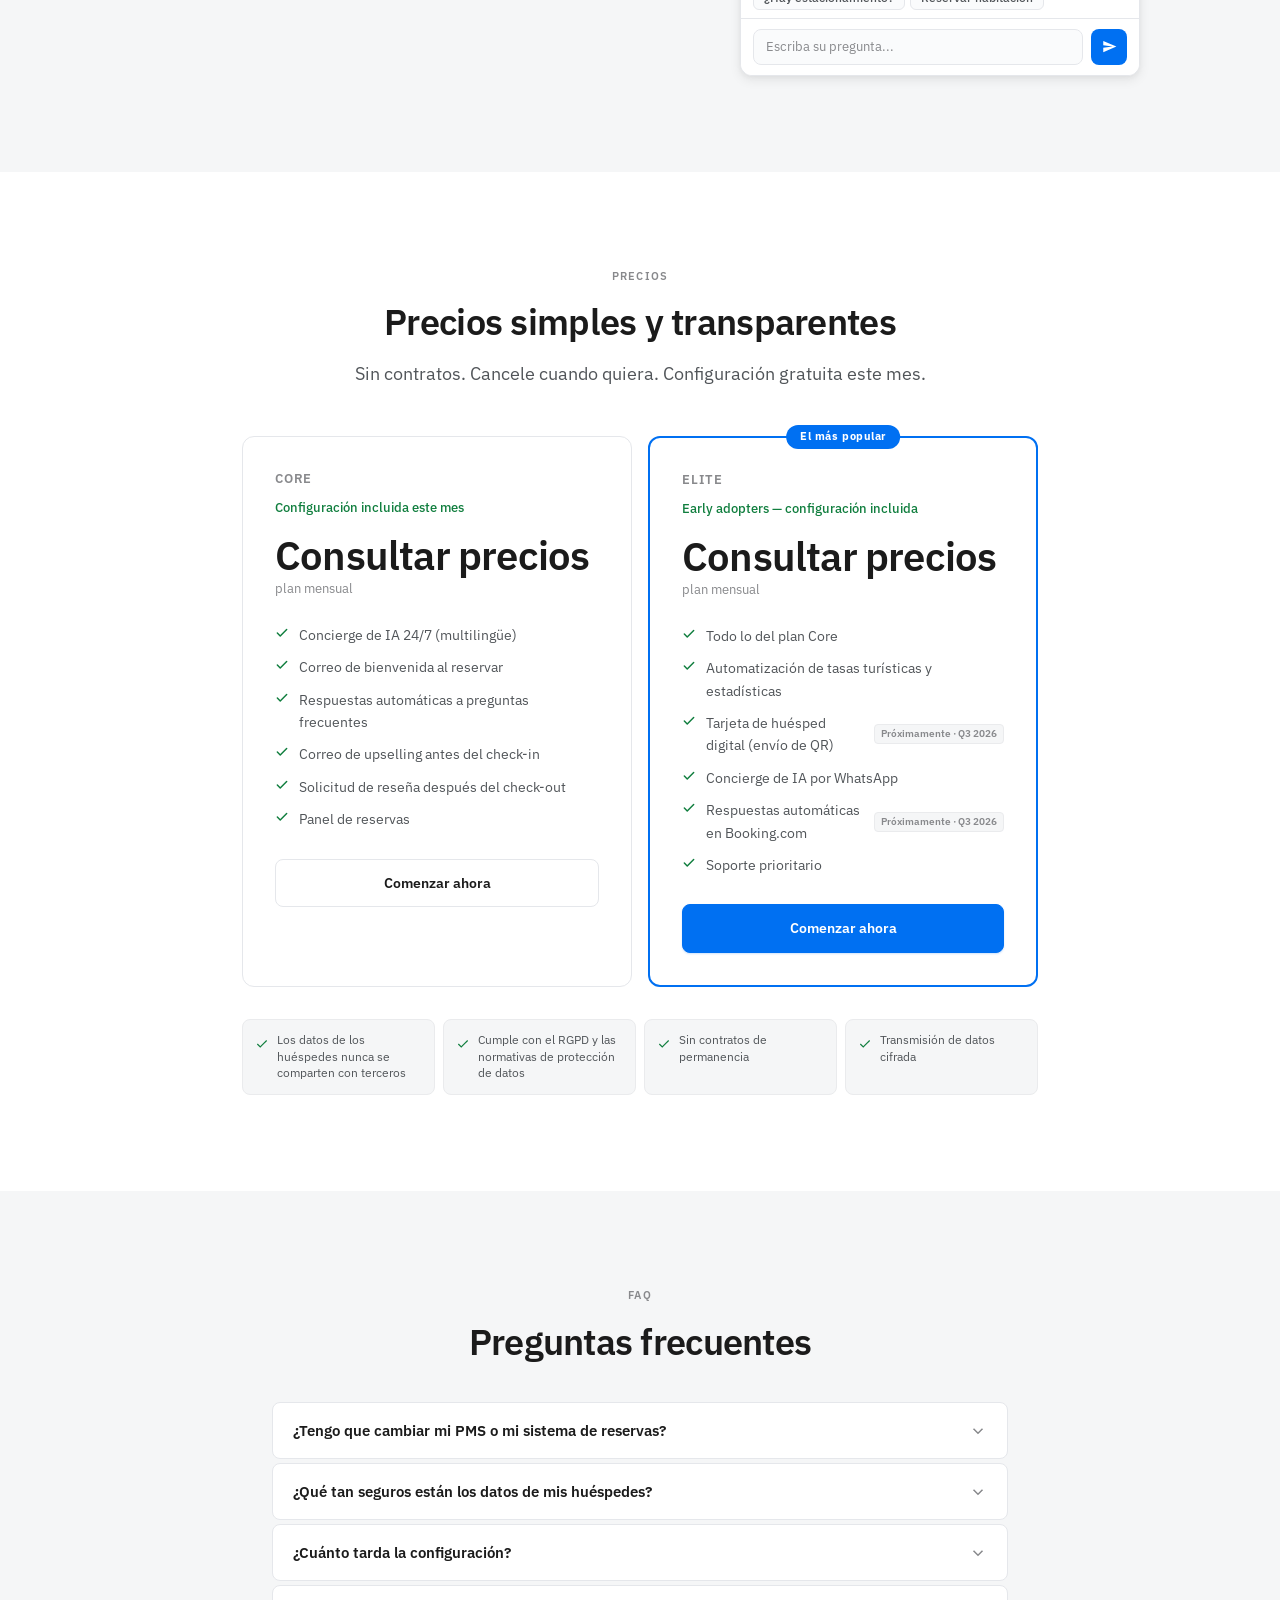
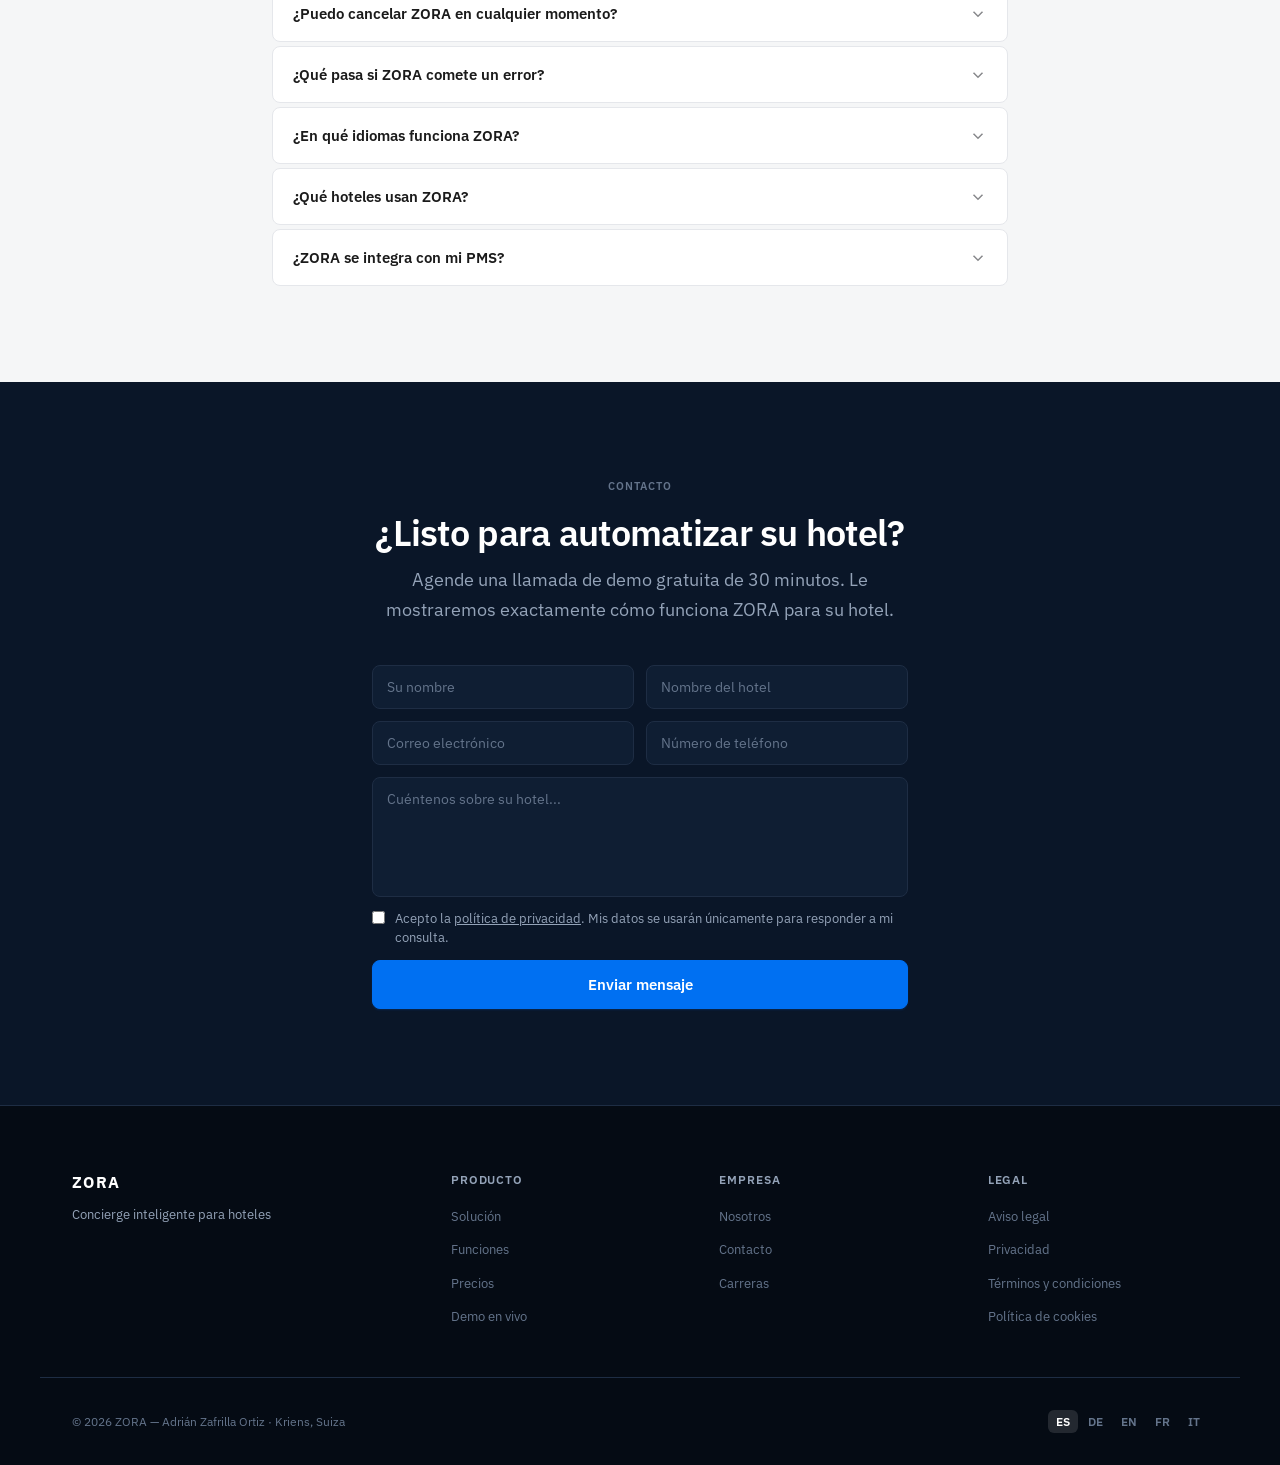
==== commit 52fc06f9: "feat: español por defecto + contenido genérico internacional + hero en 2 líneas - Bloque "es" comple" ====
--- a/index.html
+++ b/index.html
@@ -1,14 +1,14 @@
 <!DOCTYPE html>
-<html lang="de">
+<html lang="es">
 <head>
   <meta charset="UTF-8">
   <meta name="viewport" content="width=device-width, initial-scale=1.0">
-  <title>ZORA — Intelligent Concierge für Schweizer Hotels</title>
-  <meta name="description" content="ZORA automatisiert Gäste-Kommunikation, Kurtaxe-Berichte und HESTA-Statistik für Schweizer Hotels. nDSG-konform. Schnelle Inbetriebnahme, keine technische Installation.">
+  <title>ZORA — Concierge inteligente para hoteles</title>
+  <meta name="description" content="ZORA automatiza la comunicación con los huéspedes de su hotel: correo electrónico, WhatsApp y un concierge con IA que prepara las respuestas para su aprobación. Rápido de implementar, sin instalación técnica.">
 
   <!-- Open Graph -->
-  <meta property="og:title" content="ZORA — Intelligent Concierge für Schweizer Hotels">
-  <meta property="og:description" content="Automatisierte Gästekommunikation, Kurtaxe und HESTA für Hotels in Luzern und der ganzen Schweiz.">
+  <meta property="og:title" content="ZORA — Concierge inteligente para hoteles">
+  <meta property="og:description" content="Comunicación automatizada con huéspedes por correo y WhatsApp: la IA redacta las respuestas y su equipo mantiene el control.">
   <meta property="og:type" content="website">
   <meta property="og:url" content="https://zorai.ch">
   <meta name="twitter:card" content="summary_large_image">
@@ -39,7 +39,8 @@
 
     <div class="nav-right">
       <div class="lang-switcher" role="group" aria-label="Language selection">
-        <button class="lang-btn active" data-lang="de" aria-label="Deutsch">DE</button>
+        <button class="lang-btn active" data-lang="es" aria-label="Español">ES</button>
+        <button class="lang-btn" data-lang="de" aria-label="Deutsch">DE</button>
         <button class="lang-btn" data-lang="en" aria-label="English">EN</button>
         <button class="lang-btn" data-lang="fr" aria-label="Français">FR</button>
         <button class="lang-btn" data-lang="it" aria-label="Italiano">IT</button>
@@ -64,6 +65,14 @@
   <a href="#faq" data-i18n="nav.faq">FAQ</a>
   <div class="mobile-menu-divider"></div>
   <a href="https://zora-dashboard-production-684c.up.railway.app" target="_blank" rel="noopener" data-i18n="nav.login">Client Login</a>
+  <div class="mobile-menu-divider"></div>
+  <div class="lang-switcher mobile-lang-switcher" role="group" aria-label="Language selection">
+    <button class="lang-btn active" data-lang="es" aria-label="Español">ES</button>
+    <button class="lang-btn" data-lang="de" aria-label="Deutsch">DE</button>
+    <button class="lang-btn" data-lang="en" aria-label="English">EN</button>
+    <button class="lang-btn" data-lang="fr" aria-label="Français">FR</button>
+    <button class="lang-btn" data-lang="it" aria-label="Italiano">IT</button>
+  </div>
   <div class="mobile-menu-cta">
     <a href="#contact" class="btn btn-primary btn-full" data-i18n="nav.cta">Jetzt starten</a>
   </div>
@@ -79,17 +88,10 @@
     <div class="hero-eyebrow">
       <span class="hero-dot" aria-hidden="true"></span>
       <span data-i18n="hero.eyebrow">Intelligent Concierge für Hotels · Schweiz</span>
-      <span class="hero-flag" role="img" aria-label="Schweiz">
-        <svg width="15" height="15" viewBox="0 0 32 32" xmlns="http://www.w3.org/2000/svg">
-          <rect width="32" height="32" fill="#D52B1E"/>
-          <rect x="13" y="6" width="6" height="20" fill="#fff"/>
-          <rect x="6" y="13" width="20" height="6" fill="#fff"/>
-        </svg>
-      </span>
     </div>
     <h1 id="hero-heading" class="hero-h1">
-      <span class="break" data-i18n="hero.h1.line1">Ihre Rezeption.</span>
-      <span class="break" data-i18n="hero.h1.line2">Automatisiert. Mehrsprachig. Konform.</span>
+      <span class="break" data-i18n="hero.h1.line1">Su recepción automatizada.</span>
+      <span class="break" data-i18n="hero.h1.line2">Multilingüe. Cumplimiento normativo.</span>
     </h1>
     <p class="hero-sub" data-i18n="hero.sub">ZORA übernimmt Gäste-Kommunikation, Kurtaxe-Berichte und HESTA-Statistik. Damit Ihr Team Zeit für das Wesentliche hat.</p>
     <div class="hero-actions">
@@ -218,7 +220,7 @@
         <li data-i18n="sol.c3.f1">Sprache des Gastes automatisch erkannt</li>
         <li data-i18n="sol.c3.f2">Upgrade-Angebote vor dem Check-in</li>
         <li data-i18n="sol.c3.f3">Sonderwünsche erfassen und weiterleiten</li>
-        <li data-i18n="sol.c3.f4">WhatsApp-Kanal (Coming Q3 2026)</li>
+        <li data-i18n="sol.c3.f4">WhatsApp-Kanal</li>
       </ul>
     </div>
 
@@ -311,7 +313,7 @@
       <div class="feature-card-icon" aria-hidden="true">
         <svg viewBox="0 0 24 24"><path d="M21 11.5a8.38 8.38 0 0 1-.9 3.8 8.5 8.5 0 0 1-7.6 4.7 8.38 8.38 0 0 1-3.8-.9L3 21l1.9-5.7a8.38 8.38 0 0 1-.9-3.8 8.5 8.5 0 0 1 4.7-7.6 8.38 8.38 0 0 1 3.8-.9h.5a8.48 8.48 0 0 1 8 8v.5z"/></svg>
       </div>
-      <h4><span data-i18n="feat.6.title">WhatsApp Concierge</span> <span class="badge-soon" data-i18n="badge.soon">Coming Q3 2026</span></h4>
+      <h4><span data-i18n="feat.6.title">WhatsApp Concierge</span></h4>
       <p data-i18n="feat.6.desc">KI-gestützter WhatsApp-Kanal für direkte Gästekommunikation in Echtzeit.</p>
     </div>
 
@@ -350,7 +352,7 @@
     </div>
 
     <div class="compliance-right">
-      <div class="compliance-mockup" role="img" aria-label="Kurtaxe report preview">
+      <div class="compliance-mockup" role="img" aria-label="Vista previa de reporte de tasas">
         <div class="mockup-header">
           <div class="mockup-dot-group" aria-hidden="true">
             <div class="mockup-dot mockup-dot-r"></div>
@@ -362,10 +364,10 @@
         <table class="mockup-table">
           <thead>
             <tr>
-              <th>Datum</th>
-              <th>Erwachsene</th>
-              <th>Kinder</th>
-              <th>CHF Total</th>
+              <th data-i18n="comp.mockup.th.date">Fecha</th>
+              <th data-i18n="comp.mockup.th.adults">Adultos</th>
+              <th data-i18n="comp.mockup.th.kids">Niños</th>
+              <th data-i18n="comp.mockup.th.total">Total</th>
             </tr>
           </thead>
           <tbody>
@@ -375,7 +377,7 @@
             <tr><td>04.05.2026</td><td>22</td><td>1</td><td>72.60</td></tr>
             <tr><td>05.05.2026</td><td>19</td><td>2</td><td>62.70</td></tr>
             <tr><td>...</td><td>...</td><td>...</td><td>...</td></tr>
-            <tr><td><strong>Total</strong></td><td><strong>412</strong></td><td><strong>47</strong></td><td><strong>1'359.60</strong></td></tr>
+            <tr><td><strong>Total</strong></td><td><strong>412</strong></td><td><strong>47</strong></td><td><strong>1,359.60</strong></td></tr>
           </tbody>
         </table>
         <div class="mockup-footer" data-i18n="comp.mockup.footer">Automatisch generiert von ZORA · Exportbereit</div>
@@ -474,7 +476,7 @@
         <li data-i18n="plan.elite.f1">Alles aus Core</li>
         <li data-i18n="plan.elite.f2">Kurtaxe &amp; HESTA-Automatisierung</li>
         <li><span data-i18n="plan.elite.f3">Lucerne Guest Card (QR-Versand)</span> <span class="badge-soon badge-soon-sm" data-i18n="badge.soon">Coming Q3 2026</span></li>
-        <li><span data-i18n="plan.elite.f4">WhatsApp KI-Concierge</span> <span class="badge-soon badge-soon-sm" data-i18n="badge.soon">Coming Q3 2026</span></li>
+        <li><span data-i18n="plan.elite.f4">WhatsApp KI-Concierge</span></li>
         <li><span data-i18n="plan.elite.f5">Booking.com Auto-Antworten</span> <span class="badge-soon badge-soon-sm" data-i18n="badge.soon">Coming Q3 2026</span></li>
         <li data-i18n="plan.elite.f6">Prioritäts-Support</li>
       </ul>
@@ -680,7 +682,8 @@
   <div class="footer-bottom">
     <p class="footer-copyright" data-i18n="footer.copy">© 2026 ZORA — Adrián Zafrilla Ortiz · Kriens, Schweiz</p>
     <div class="lang-switcher" role="group" aria-label="Language selection">
-      <button class="lang-btn active" data-lang="de">DE</button>
+      <button class="lang-btn active" data-lang="es">ES</button>
+      <button class="lang-btn" data-lang="de">DE</button>
       <button class="lang-btn" data-lang="en">EN</button>
       <button class="lang-btn" data-lang="fr">FR</button>
       <button class="lang-btn" data-lang="it">IT</button>
--- a/styles.css
+++ b/styles.css
@@ -306,6 +306,24 @@
 .mobile-menu-divider { height: 1px; background: var(--border-light); margin: 8px 32px; }
 .mobile-menu-cta { padding: 12px 32px; }
 
+/* Language switcher inside mobile menu (light background) */
+.mobile-lang-switcher { display: none; gap: 8px; padding: 8px 32px; }
+.mobile-lang-switcher .lang-btn {
+  flex: 1;
+  min-height: 44px;
+  padding: 10px 0;
+  font-size: 14px;
+  color: var(--text-secondary);
+  border: 1px solid var(--border-light);
+  border-radius: var(--radius-md);
+}
+.mobile-lang-switcher .lang-btn:hover { color: var(--text-primary); background: var(--bg-light-alt); }
+.mobile-lang-switcher .lang-btn.active {
+  color: var(--text-primary);
+  background: var(--bg-light-alt);
+  border-color: var(--primary);
+}
+
 /* ============================================================ */
 /* HERO                                                         */
 /* ============================================================ */
@@ -316,10 +334,9 @@
   min-height: 640px;
 }
 .hero-inner {
-  max-width: 1200px;
-  margin: 0 auto;
-  padding: 0 32px;
-  max-width: 760px;
+  max-width: 1080px;
+  margin: 0 auto;
+  padding: 0 32px;
   text-align: center;
 }
 .hero-eyebrow {
@@ -340,23 +357,14 @@
   background: #22C55E;
   flex-shrink: 0;
 }
-.hero-flag {
-  display: inline-flex;
-  align-items: center;
-  flex-shrink: 0;
-}
-.hero-flag svg {
-  display: block;
-  width: 15px;
-  height: 15px;
-}
 .hero-h1 {
-  font-size: clamp(40px, 6vw, 64px);
+  font-size: clamp(40px, 4.8vw, 54px);
   font-weight: 600;
   color: var(--text-on-dark-primary);
   line-height: 1.08;
   letter-spacing: -0.02em;
   margin-bottom: 24px;
+  text-wrap: balance;
 }
 .hero-h1 .break { display: block; }
 .hero-sub {
@@ -1527,7 +1535,9 @@
   #navbar .btn-primary { display: none; }
   .nav-hamburger { display: flex; }
   .nav-inner { gap: 16px; }
-  .lang-switcher { display: none; }
+  .nav-right .lang-switcher,
+  .footer-bottom .lang-switcher { display: none; }
+  .mobile-lang-switcher { display: flex; }
 
   .hero-inner { padding: 0 20px; }
   #hero { padding-top: calc(var(--nav-height) + 48px); padding-bottom: 64px; }
